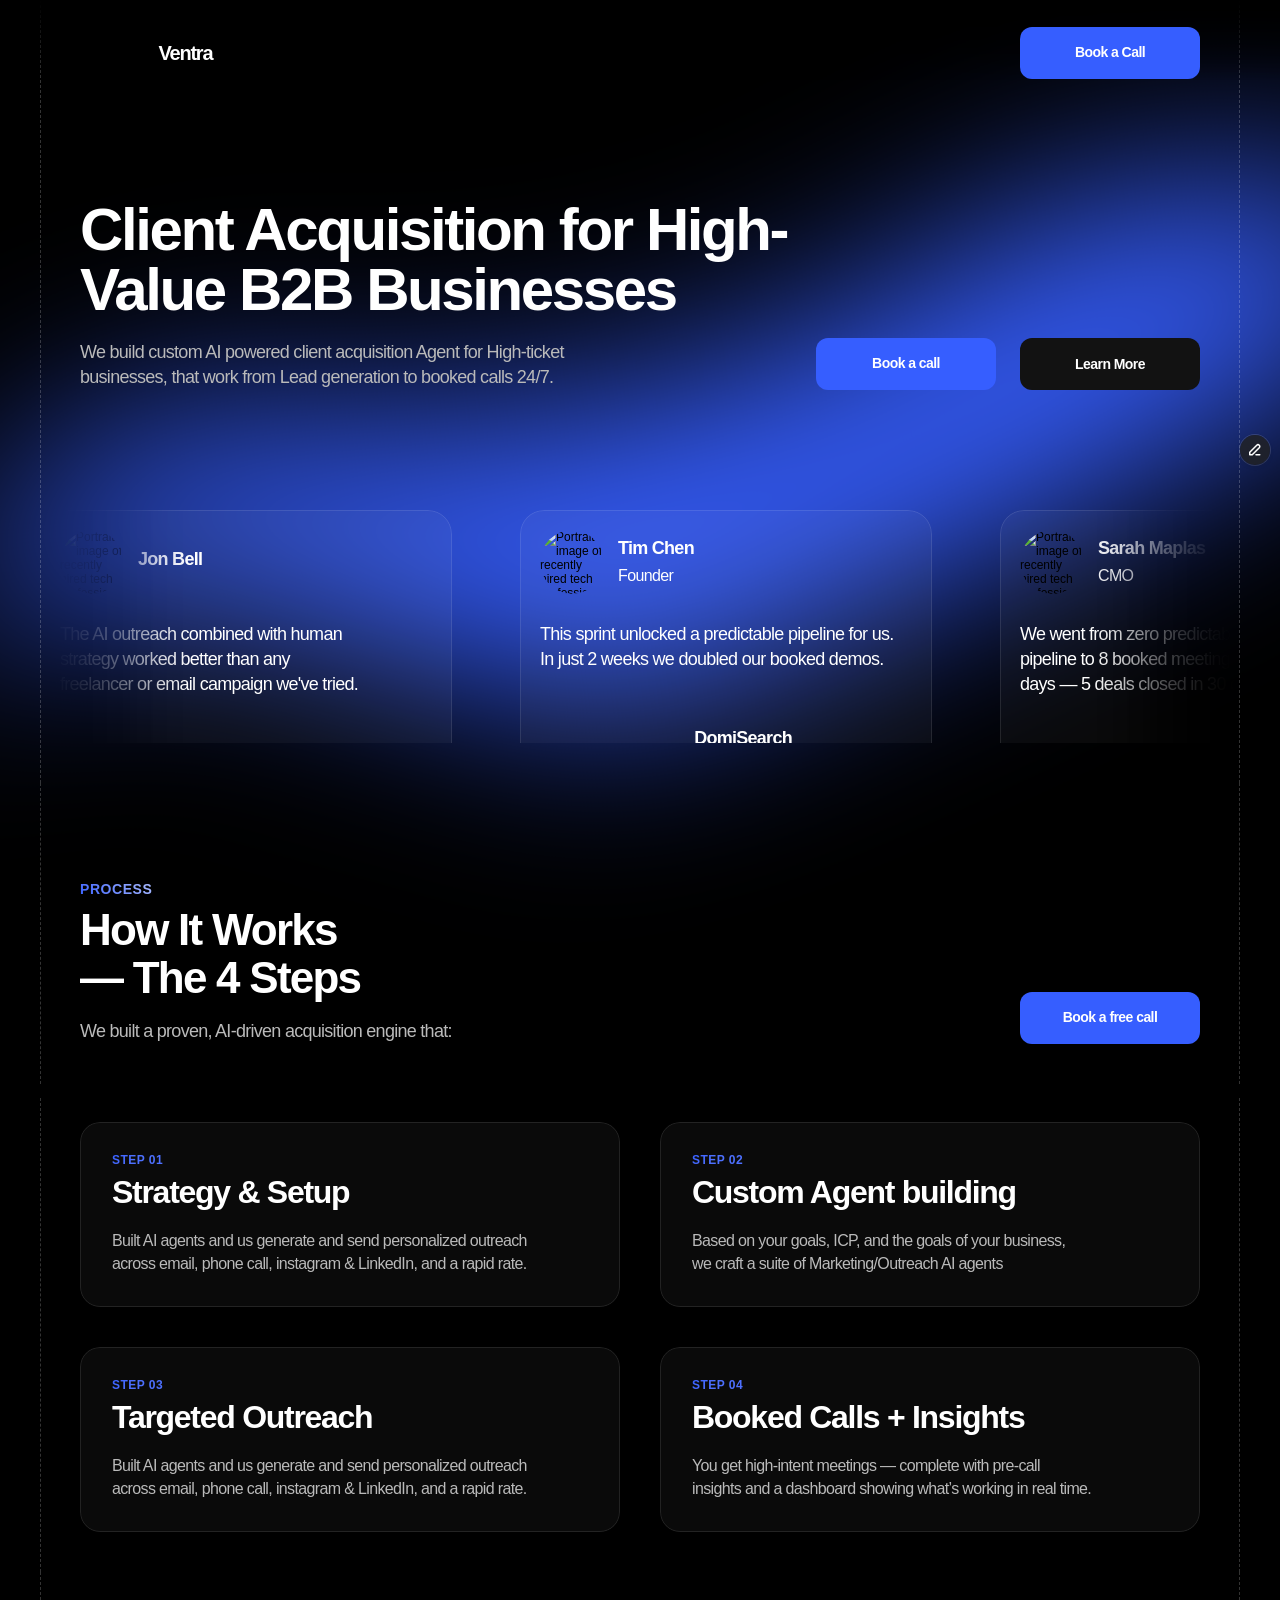
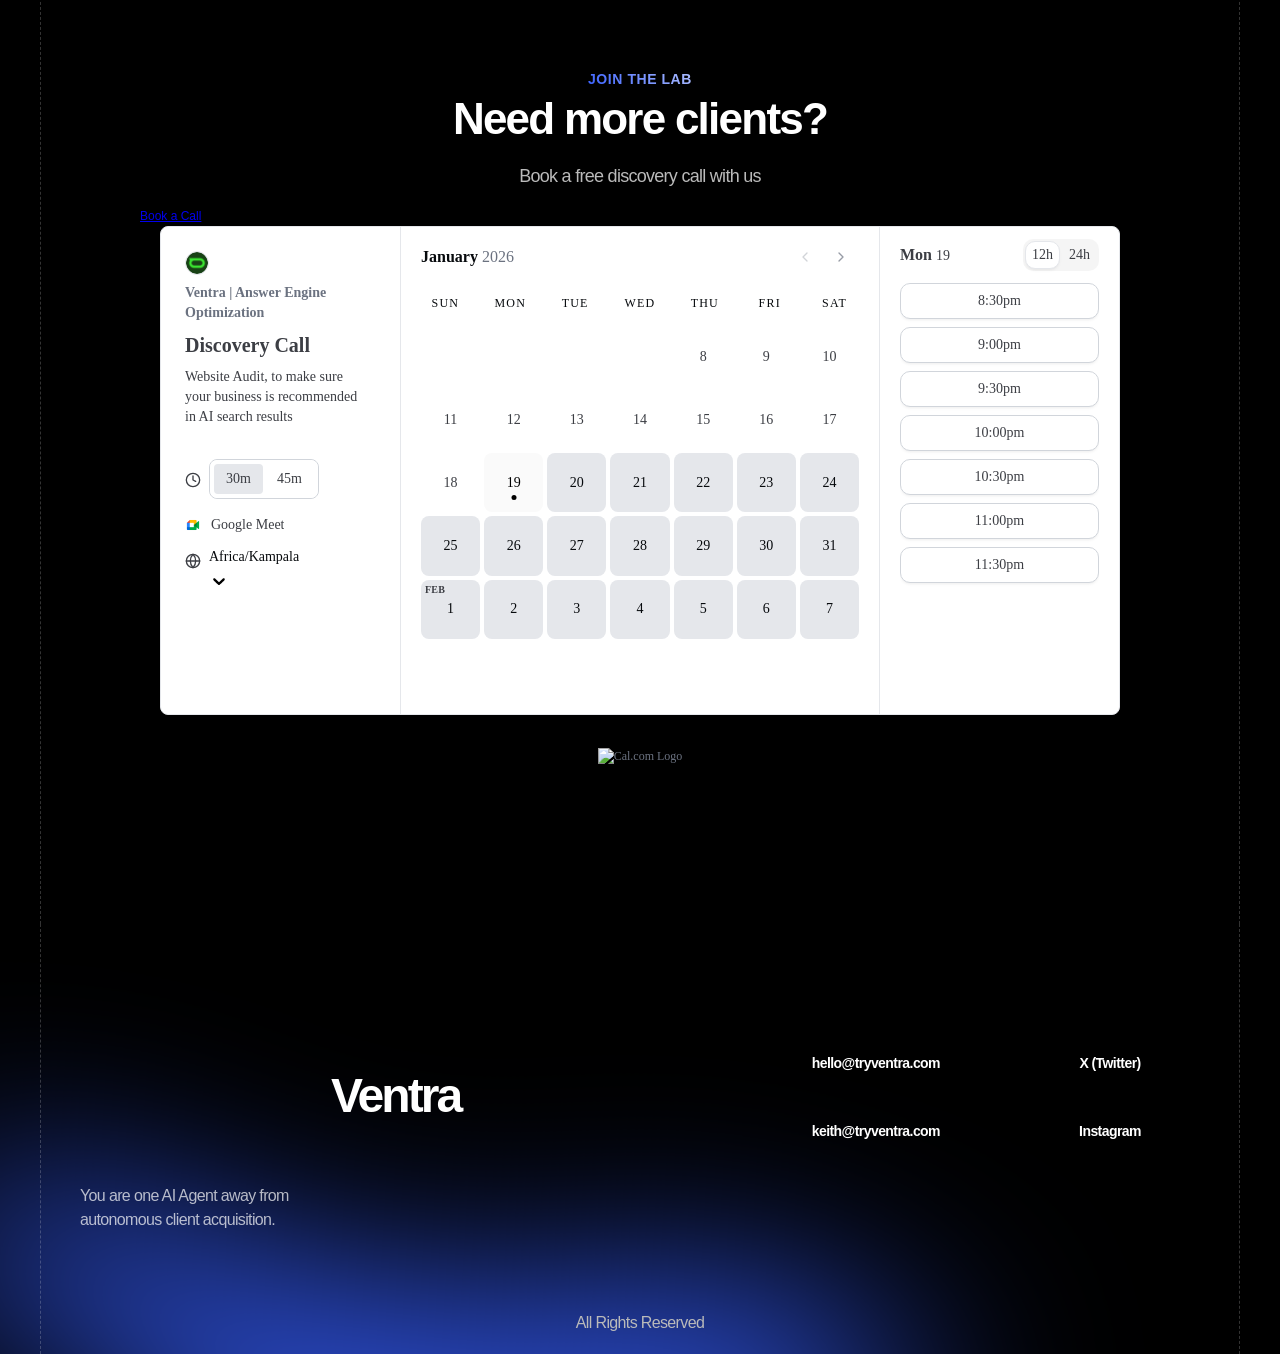
==== index.html @ 6b6b827c "Organize footer branding: smaller logo, tight stack, and correct left alignment" ====
<!DOCTYPE html>
<!-- saved from url=(0033)https://tryventra.framer.website/ -->
<html lang="en" data-redirect-timezone="1">

<head>
  <meta http-equiv="Content-Type" content="text/html; charset=UTF-8">



  <script>try { if (localStorage.get("__framer_force_showing_editorbar_since")) { const n = document.createElement("link"); n.rel = "modulepreload"; n.href = "https://framer.com/edit/init.mjs"; document.head.appendChild(n) } } catch (e) { }</script>
  <!-- Start of headStart -->

  <!-- End of headStart -->
  <script type="text/javascript">
    (function (C, A, L) {
      let p = function (a, ar) { a.q.push(ar); };
      let d = C.document; C.Cal = C.Cal || function () {
        let a = arguments; if (!a.length) return;
        let r = a[0];
        if (!C.Cal.q) C.Cal.q = [];
        if (r === "init") {
          let s = d.createElement("script");
          s.src = A; d.head.appendChild(s); C.Cal.init = function () { p(C.Cal, arguments); };
        } else p(C.Cal, arguments);
      };
    })(window, "https://app.cal.com/embed/embed.js", "Cal");
    Cal("init", { origin: "https://app.cal.com" });
  </script>
  <meta name="viewport" content="width=device-width">
  <meta name="generator" content="Framer 05a55d9">
  <title>Ventra – AI-Powered Client Acquisition</title>
  <meta name="description"
    content="AI-powered client acquisition agency helping high-value B2B businesses book 3–10 qualified discovery calls in 14 days. We use AI and proven outreach systems to build predictable sales pipelines or your money back.">
  <meta name="framer-search-index"
    content="https://framerusercontent.com/sites/5qIuReHsN7guGPCxKHrNFv/searchIndex-OLLdwB0LsooL.json">
  <meta name="framer-search-index-fallback"
    content="https://framerusercontent.com/sites/5qIuReHsN7guGPCxKHrNFv/searchIndex-6NWHKUrm4j0W.json">
  <link href="https://framerusercontent.com/images/hFt9cSuV1hxAFuhWAaRmnGfiIzk.png" rel="icon"
    media="(prefers-color-scheme: light)">
  <link href="https://framerusercontent.com/images/hFt9cSuV1hxAFuhWAaRmnGfiIzk.png" rel="icon"
    media="(prefers-color-scheme: dark)">
  <link rel="apple-touch-icon" href="https://framerusercontent.com/images/hFt9cSuV1hxAFuhWAaRmnGfiIzk.png">
  <!-- Open Graph / Facebook -->
  <meta property="og:type" content="website">
  <meta property="og:title" content="Ventra – AI-Powered Client Acquisition">
  <meta property="og:description"
    content="AI-powered client acquisition agency helping high-value B2B businesses book 3–10 qualified discovery calls in 14 days. We use AI and proven outreach systems to build predictable sales pipelines or your money back.">
  <meta property="og:image" content="https://framerusercontent.com/assets/1QPZ780mjMzyyNYIrimHwQazYZM.png">
  <!-- Twitter -->
  <meta name="twitter:card" content="summary_large_image">
  <meta name="twitter:title" content="Ventra – AI-Powered Client Acquisition">
  <meta name="twitter:description"
    content="AI-powered client acquisition agency helping high-value B2B businesses book 3–10 qualified discovery calls in 14 days. We use AI and proven outreach systems to build predictable sales pipelines or your money back.">
  <meta name="twitter:image" content="https://framerusercontent.com/assets/1QPZ780mjMzyyNYIrimHwQazYZM.png">

  <script defer src="https://data.flightlabs.agency/trackify.js" data-site-id="tryventra-com-8lip7"></script>
  <style data-framer-font-css="">
    /* cyrillic */
    @font-face {
      font-family: 'Geist';
      font-style: normal;
      font-weight: 400;
      font-display: swap;
      src: url(https://fonts.gstatic.com/s/geist/v4/gyBhhwUxId8gMGYQMKR3pzfaWI_RnOMInpna-1Q.woff2) format('woff2');
      unicode-range: U+0301, U+0400-045F, U+0490-0491, U+04B0-04B1, U+2116;
    }

    /* latin-ext */
    @font-face {
      font-family: 'Geist';
      font-style: normal;
      font-weight: 400;
      font-display: swap;
      src: url(https://fonts.gstatic.com/s/geist/v4/gyBhhwUxId8gMGYQMKR3pzfaWI_RnOMIlJna-1Q.woff2) format('woff2');
      unicode-range: U+0100-02BA, U+02BD-02C5, U+02C7-02CC, U+02CE-02D7, U+02DD-02FF, U+0304, U+0308, U+0329, U+1D00-1DBF, U+1E00-1E9F, U+1EF2-1EFF, U+2020, U+20A0-20AB, U+20AD-20C0, U+2113, U+2C60-2C7F, U+A720-A7FF;
    }

    /* latin */
    @font-face {
      font-family: 'Geist';
      font-style: normal;
      font-weight: 400;
      font-display: swap;
      src: url(https://fonts.gstatic.com/s/geist/v4/gyBhhwUxId8gMGYQMKR3pzfaWI_RnOMImpna.woff2) format('woff2');
      unicode-range: U+0000-00FF, U+0131, U+0152-0153, U+02BB-02BC, U+02C6, U+02DA, U+02DC, U+0304, U+0308, U+0329, U+2000-206F, U+20AC, U+2122, U+2191, U+2193, U+2212, U+2215, U+FEFF, U+FFFD;
    }

    @font-face {
      font-family: "Inter";
      src: url("https://framerusercontent.com/assets/5vvr9Vy74if2I6bQbJvbw7SY1pQ.woff2");
      font-display: swap;
      font-style: normal;
      font-weight: 400;
      unicode-range: U+0460-052F, U+1C80-1C88, U+20B4, U+2DE0-2DFF, U+A640-A69F, U+FE2E-FE2F
    }

    @font-face {
      font-family: "Inter";
      src: url("https://framerusercontent.com/assets/EOr0mi4hNtlgWNn9if640EZzXCo.woff2");
      font-display: swap;
      font-style: normal;
      font-weight: 400;
      unicode-range: U+0301, U+0400-045F, U+0490-0491, U+04B0-04B1, U+2116
    }

    @font-face {
      font-family: "Inter";
      src: url("https://framerusercontent.com/assets/Y9k9QrlZAqio88Klkmbd8VoMQc.woff2");
      font-display: swap;
      font-style: normal;
      font-weight: 400;
      unicode-range: U+1F00-1FFF
    }

    @font-face {
      font-family: "Inter";
      src: url("https://framerusercontent.com/assets/OYrD2tBIBPvoJXiIHnLoOXnY9M.woff2");
      font-display: swap;
      font-style: normal;
      font-weight: 400;
      unicode-range: U+0370-03FF
    }

    @font-face {
      font-family: "Inter";
      src: url("https://framerusercontent.com/assets/JeYwfuaPfZHQhEG8U5gtPDZ7WQ.woff2");
      font-display: swap;
      font-style: normal;
      font-weight: 400;
      unicode-range: U+0100-024F, U+0259, U+1E00-1EFF, U+2020, U+20A0-20AB, U+20AD-20CF, U+2113, U+2C60-2C7F, U+A720-A7FF
    }

    @font-face {
      font-family: "Inter";
      src: url("https://framerusercontent.com/assets/GrgcKwrN6d3Uz8EwcLHZxwEfC4.woff2");
      font-display: swap;
      font-style: normal;
      font-weight: 400;
      unicode-range: U+0000-00FF, U+0131, U+0152-0153, U+02BB-02BC, U+02C6, U+02DA, U+02DC, U+2000-206F, U+2070, U+2074-207E, U+2080-208E, U+20AC, U+2122, U+2191, U+2193, U+2212, U+2215, U+FEFF, U+FFFD
    }

    @font-face {
      font-family: "Inter";
      src: url("https://framerusercontent.com/assets/b6Y37FthZeALduNqHicBT6FutY.woff2");
      font-display: swap;
      font-style: normal;
      font-weight: 400;
      unicode-range: U+0102-0103, U+0110-0111, U+0128-0129, U+0168-0169, U+01A0-01A1, U+01AF-01B0, U+1EA0-1EF9, U+20AB
    }

    @font-face {
      font-family: "Inter";
      src: url("https://framerusercontent.com/assets/hyOgCu0Xnghbimh0pE8QTvtt2AU.woff2");
      font-display: swap;
      font-style: normal;
      font-weight: 600;
      unicode-range: U+0460-052F, U+1C80-1C88, U+20B4, U+2DE0-2DFF, U+A640-A69F, U+FE2E-FE2F
    }

    @font-face {
      font-family: "Inter";
      src: url("https://framerusercontent.com/assets/NeGmSOXrPBfEFIy5YZeHq17LEDA.woff2");
      font-display: swap;
      font-style: normal;
      font-weight: 600;
      unicode-range: U+0301, U+0400-045F, U+0490-0491, U+04B0-04B1, U+2116
    }

    @font-face {
      font-family: "Inter";
      src: url("https://framerusercontent.com/assets/oYaAX5himiTPYuN8vLWnqBbfD2s.woff2");
      font-display: swap;
      font-style: normal;
      font-weight: 600;
      unicode-range: U+1F00-1FFF
    }

    @font-face {
      font-family: "Inter";
      src: url("https://framerusercontent.com/assets/lEJLP4R0yuCaMCjSXYHtJw72M.woff2");
      font-display: swap;
      font-style: normal;
      font-weight: 600;
      unicode-range: U+0370-03FF
    }

    @font-face {
      font-family: "Inter";
      src: url("https://framerusercontent.com/assets/cRJyLNuTJR5jbyKzGi33wU9cqIQ.woff2");
      font-display: swap;
      font-style: normal;
      font-weight: 600;
      unicode-range: U+0100-024F, U+0259, U+1E00-1EFF, U+2020, U+20A0-20AB, U+20AD-20CF, U+2113, U+2C60-2C7F, U+A720-A7FF
    }

    @font-face {
      font-family: "Inter";
      src: url("https://framerusercontent.com/assets/1ZFS7N918ojhhd0nQWdj3jz4w.woff2");
      font-display: swap;
      font-style: normal;
      font-weight: 600;
      unicode-range: U+0000-00FF, U+0131, U+0152-0153, U+02BB-02BC, U+02C6, U+02DA, U+02DC, U+2000-206F, U+2074, U+20AC, U+2122, U+2191, U+2193, U+2212, U+2215, U+FEFF, U+FFFD
    }

    @font-face {
      font-family: "Inter";
      src: url("https://framerusercontent.com/assets/A0Wcc7NgXMjUuFdquHDrIZpzZw0.woff2");
      font-display: swap;
      font-style: normal;
      font-weight: 600;
      unicode-range: U+0102-0103, U+0110-0111, U+0128-0129, U+0168-0169, U+01A0-01A1, U+01AF-01B0, U+1EA0-1EF9, U+20AB
    }

    @font-face {
      font-family: "Inter";
      src: url("https://framerusercontent.com/assets/DpPBYI0sL4fYLgAkX8KXOPVt7c.woff2");
      font-display: swap;
      font-style: normal;
      font-weight: 700;
      unicode-range: U+0460-052F, U+1C80-1C88, U+20B4, U+2DE0-2DFF, U+A640-A69F, U+FE2E-FE2F
    }

    @font-face {
      font-family: "Inter";
      src: url("https://framerusercontent.com/assets/4RAEQdEOrcnDkhHiiCbJOw92Lk.woff2");
      font-display: swap;
      font-style: normal;
      font-weight: 700;
      unicode-range: U+0301, U+0400-045F, U+0490-0491, U+04B0-04B1, U+2116
    }

    @font-face {
      font-family: "Inter";
      src: url("https://framerusercontent.com/assets/1K3W8DizY3v4emK8Mb08YHxTbs.woff2");
      font-display: swap;
      font-style: normal;
      font-weight: 700;
      unicode-range: U+1F00-1FFF
    }

    @font-face {
      font-family: "Inter";
      src: url("https://framerusercontent.com/assets/tUSCtfYVM1I1IchuyCwz9gDdQ.woff2");
      font-display: swap;
      font-style: normal;
      font-weight: 700;
      unicode-range: U+0370-03FF
    }

    @font-face {
      font-family: "Inter";
      src: url("https://framerusercontent.com/assets/VgYFWiwsAC5OYxAycRXXvhze58.woff2");
      font-display: swap;
      font-style: normal;
      font-weight: 700;
      unicode-range: U+0100-024F, U+0259, U+1E00-1EFF, U+2020, U+20A0-20AB, U+20AD-20CF, U+2113, U+2C60-2C7F, U+A720-A7FF
    }

    @font-face {
      font-family: "Inter";
      src: url("https://framerusercontent.com/assets/DXD0Q7LSl7HEvDzucnyLnGBHM.woff2");
      font-display: swap;
      font-style: normal;
      font-weight: 700;
      unicode-range: U+0000-00FF, U+0131, U+0152-0153, U+02BB-02BC, U+02C6, U+02DA, U+02DC, U+2000-206F, U+2074, U+20AC, U+2122, U+2191, U+2193, U+2212, U+2215, U+FEFF, U+FFFD
    }

    @font-face {
      font-family: "Inter";
      src: url("https://framerusercontent.com/assets/GIryZETIX4IFypco5pYZONKhJIo.woff2");
      font-display: swap;
      font-style: normal;
      font-weight: 700;
      unicode-range: U+0102-0103, U+0110-0111, U+0128-0129, U+0168-0169, U+01A0-01A1, U+01AF-01B0, U+1EA0-1EF9, U+20AB
    }

    @font-face {
      font-family: "Inter";
      src: url("https://framerusercontent.com/assets/H89BbHkbHDzlxZzxi8uPzTsp90.woff2");
      font-display: swap;
      font-style: italic;
      font-weight: 700;
      unicode-range: U+0460-052F, U+1C80-1C88, U+20B4, U+2DE0-2DFF, U+A640-A69F, U+FE2E-FE2F
    }

    @font-face {
      font-family: "Inter";
      src: url("https://framerusercontent.com/assets/u6gJwDuwB143kpNK1T1MDKDWkMc.woff2");
      font-display: swap;
      font-style: italic;
      font-weight: 700;
      unicode-range: U+0301, U+0400-045F, U+0490-0491, U+04B0-04B1, U+2116
    }

    @font-face {
      font-family: "Inter";
      src: url("https://framerusercontent.com/assets/43sJ6MfOPh1LCJt46OvyDuSbA6o.woff2");
      font-display: swap;
      font-style: italic;
      font-weight: 700;
      unicode-range: U+1F00-1FFF
    }

    @font-face {
      font-family: "Inter";
      src: url("https://framerusercontent.com/assets/wccHG0r4gBDAIRhfHiOlq6oEkqw.woff2");
      font-display: swap;
      font-style: italic;
      font-weight: 700;
      unicode-range: U+0370-03FF
    }

    @font-face {
      font-family: "Inter";
      src: url("https://framerusercontent.com/assets/WZ367JPwf9bRW6LdTHN8rXgSjw.woff2");
      font-display: swap;
      font-style: italic;
      font-weight: 700;
      unicode-range: U+0100-024F, U+0259, U+1E00-1EFF, U+2020, U+20A0-20AB, U+20AD-20CF, U+2113, U+2C60-2C7F, U+A720-A7FF
    }

    @font-face {
      font-family: "Inter";
      src: url("https://framerusercontent.com/assets/QxmhnWTzLtyjIiZcfaLIJ8EFBXU.woff2");
      font-display: swap;
      font-style: italic;
      font-weight: 700;
      unicode-range: U+0000-00FF, U+0131, U+0152-0153, U+02BB-02BC, U+02C6, U+02DA, U+02DC, U+2000-206F, U+2074, U+20AC, U+2122, U+2191, U+2193, U+2212, U+2215, U+FEFF, U+FFFD
    }

    @font-face {
      font-family: "Inter";
      src: url("https://framerusercontent.com/assets/2A4Xx7CngadFGlVV4xrO06OBHY.woff2");
      font-display: swap;
      font-style: italic;
      font-weight: 700;
      unicode-range: U+0102-0103, U+0110-0111, U+0128-0129, U+0168-0169, U+01A0-01A1, U+01AF-01B0, U+1EA0-1EF9, U+20AB
    }

    @font-face {
      font-family: "Inter";
      src: url("https://framerusercontent.com/assets/vxBnBhH8768IFAXAb4Qf6wQHKs.woff2");
      font-display: swap;
      font-style: italic;
      font-weight: 600;
      unicode-range: U+0460-052F, U+1C80-1C88, U+20B4, U+2DE0-2DFF, U+A640-A69F, U+FE2E-FE2F
    }

    @font-face {
      font-family: "Inter";
      src: url("https://framerusercontent.com/assets/zSsEuoJdh8mcFVk976C05ZfQr8.woff2");
      font-display: swap;
      font-style: italic;
      font-weight: 600;
      unicode-range: U+0301, U+0400-045F, U+0490-0491, U+04B0-04B1, U+2116
    }

    @font-face {
      font-family: "Inter";
      src: url("https://framerusercontent.com/assets/b8ezwLrN7h2AUoPEENcsTMVJ0.woff2");
      font-display: swap;
      font-style: italic;
      font-weight: 600;
      unicode-range: U+1F00-1FFF
    }

    @font-face {
      font-family: "Inter";
      src: url("https://framerusercontent.com/assets/mvNEIBLyHbscgHtwfsByjXUz3XY.woff2");
      font-display: swap;
      font-style: italic;
      font-weight: 600;
      unicode-range: U+0370-03FF
    }

    @font-face {
      font-family: "Inter";
      src: url("https://framerusercontent.com/assets/6FI2EneKzM3qBy5foOZXey7coCA.woff2");
      font-display: swap;
      font-style: italic;
      font-weight: 600;
      unicode-range: U+0100-024F, U+0259, U+1E00-1EFF, U+2020, U+20A0-20AB, U+20AD-20CF, U+2113, U+2C60-2C7F, U+A720-A7FF
    }

    @font-face {
      font-family: "Inter";
      src: url("https://framerusercontent.com/assets/qrVgiXNd6RuQjETYQiVQ9nqCk.woff2");
      font-display: swap;
      font-style: italic;
      font-weight: 600;
      unicode-range: U+0000-00FF, U+0131, U+0152-0153, U+02BB-02BC, U+02C6, U+02DA, U+02DC, U+2000-206F, U+2074, U+20AC, U+2122, U+2191, U+2193, U+2212, U+2215, U+FEFF, U+FFFD
    }

    @font-face {
      font-family: "Inter";
      src: url("https://framerusercontent.com/assets/NHHeAKJVP0ZWHk5YZnQQChIsBM.woff2");
      font-display: swap;
      font-style: italic;
      font-weight: 600;
      unicode-range: U+0102-0103, U+0110-0111, U+0128-0129, U+0168-0169, U+01A0-01A1, U+01AF-01B0, U+1EA0-1EF9, U+20AB
    }

    @font-face {
      font-family: "Inter";
      src: url("https://framerusercontent.com/assets/5A3Ce6C9YYmCjpQx9M4inSaKU.woff2");
      font-display: swap;
      font-style: normal;
      font-weight: 500;
      unicode-range: U+0460-052F, U+1C80-1C88, U+20B4, U+2DE0-2DFF, U+A640-A69F, U+FE2E-FE2F
    }

    @font-face {
      font-family: "Inter";
      src: url("https://framerusercontent.com/assets/Qx95Xyt0Ka3SGhinnbXIGpEIyP4.woff2");
      font-display: swap;
      font-style: normal;
      font-weight: 500;
      unicode-range: U+0301, U+0400-045F, U+0490-0491, U+04B0-04B1, U+2116
    }

    @font-face {
      font-family: "Inter";
      src: url("https://framerusercontent.com/assets/6mJuEAguuIuMog10gGvH5d3cl8.woff2");
      font-display: swap;
      font-style: normal;
      font-weight: 500;
      unicode-range: U+1F00-1FFF
    }

    @font-face {
      font-family: "Inter";
      src: url("https://framerusercontent.com/assets/xYYWaj7wCU5zSQH0eXvSaS19wo.woff2");
      font-display: swap;
      font-style: normal;
      font-weight: 500;
      unicode-range: U+0370-03FF
    }

    @font-face {
      font-family: "Inter";
      src: url("https://framerusercontent.com/assets/otTaNuNpVK4RbdlT7zDDdKvQBA.woff2");
      font-display: swap;
      font-style: normal;
      font-weight: 500;
      unicode-range: U+0100-024F, U+0259, U+1E00-1EFF, U+2020, U+20A0-20AB, U+20AD-20CF, U+2113, U+2C60-2C7F, U+A720-A7FF
    }

    @font-face {
      font-family: "Inter";
      src: url("https://framerusercontent.com/assets/UjlFhCnUjxhNfep4oYBPqnEssyo.woff2");
      font-display: swap;
      font-style: normal;
      font-weight: 500;
      unicode-range: U+0000-00FF, U+0131, U+0152-0153, U+02BB-02BC, U+02C6, U+02DA, U+02DC, U+2000-206F, U+2070, U+2074-207E, U+2080-208E, U+20AC, U+2122, U+2191, U+2193, U+2212, U+2215, U+FEFF, U+FFFD
    }

    @font-face {
      font-family: "Inter";
      src: url("https://framerusercontent.com/assets/DolVirEGb34pEXEp8t8FQBSK4.woff2");
      font-display: swap;
      font-style: normal;
      font-weight: 500;
      unicode-range: U+0102-0103, U+0110-0111, U+0128-0129, U+0168-0169, U+01A0-01A1, U+01AF-01B0, U+1EA0-1EF9, U+20AB
    }

    @font-face {
      font-family: "Inter";
      src: url("https://framerusercontent.com/assets/syRNPWzAMIrcJ3wIlPIP43KjQs.woff2");
      font-display: swap;
      font-style: normal;
      font-weight: 700;
      unicode-range: U+0000-00FF, U+0131, U+0152-0153, U+02BB-02BC, U+02C6, U+02DA, U+02DC, U+2000-206F, U+2070, U+2074-207E, U+2080-208E, U+20AC, U+2122, U+2191, U+2193, U+2212, U+2215, U+FEFF, U+FFFD
    }

    @font-face {
      font-family: "Inter";
      src: url("https://framerusercontent.com/assets/ia3uin3hQWqDrVloC1zEtYHWw.woff2");
      font-display: swap;
      font-style: italic;
      font-weight: 700;
      unicode-range: U+0000-00FF, U+0131, U+0152-0153, U+02BB-02BC, U+02C6, U+02DA, U+02DC, U+2000-206F, U+2070, U+2074-207E, U+2080-208E, U+20AC, U+2122, U+2191, U+2193, U+2212, U+2215, U+FEFF, U+FFFD
    }

    @font-face {
      font-family: "Inter";
      src: url("https://framerusercontent.com/assets/khkJkwSL66WFg8SX6Wa726c.woff2");
      font-display: swap;
      font-style: italic;
      font-weight: 500;
      unicode-range: U+0460-052F, U+1C80-1C88, U+20B4, U+2DE0-2DFF, U+A640-A69F, U+FE2E-FE2F
    }

    @font-face {
      font-family: "Inter";
      src: url("https://framerusercontent.com/assets/0E7IMbDzcGABpBwwqNEt60wU0w.woff2");
      font-display: swap;
      font-style: italic;
      font-weight: 500;
      unicode-range: U+0301, U+0400-045F, U+0490-0491, U+04B0-04B1, U+2116
    }

    @font-face {
      font-family: "Inter";
      src: url("https://framerusercontent.com/assets/NTJ0nQgIF0gcDelS14zQ9NR9Q.woff2");
      font-display: swap;
      font-style: italic;
      font-weight: 500;
      unicode-range: U+1F00-1FFF
    }

    @font-face {
      font-family: "Inter";
      src: url("https://framerusercontent.com/assets/QrcNhgEPfRl0LS8qz5Ln8olanl8.woff2");
      font-display: swap;
      font-style: italic;
      font-weight: 500;
      unicode-range: U+0370-03FF
    }

    @font-face {
      font-family: "Inter";
      src: url("https://framerusercontent.com/assets/JEXmejW8mXOYMtt0hyRg811kHac.woff2");
      font-display: swap;
      font-style: italic;
      font-weight: 500;
      unicode-range: U+0100-024F, U+0259, U+1E00-1EFF, U+2020, U+20A0-20AB, U+20AD-20CF, U+2113, U+2C60-2C7F, U+A720-A7FF
    }

    @font-face {
      font-family: "Inter";
      src: url("https://framerusercontent.com/assets/Bo5CNzBv77CafbxOtKIkpw9egw.woff2");
      font-display: swap;
      font-style: italic;
      font-weight: 500;
      unicode-range: U+0000-00FF, U+0131, U+0152-0153, U+02BB-02BC, U+02C6, U+02DA, U+02DC, U+2000-206F, U+2070, U+2074-207E, U+2080-208E, U+20AC, U+2122, U+2191, U+2193, U+2212, U+2215, U+FEFF, U+FFFD
    }

    @font-face {
      font-family: "Inter";
      src: url("https://framerusercontent.com/assets/uy9s0iWuxiNnVt8EpTI3gzohpwo.woff2");
      font-display: swap;
      font-style: italic;
      font-weight: 500;
      unicode-range: U+0102-0103, U+0110-0111, U+0128-0129, U+0168-0169, U+01A0-01A1, U+01AF-01B0, U+1EA0-1EF9, U+20AB
    }

    @font-face {
      font-family: "Inter";
      src: url("https://framerusercontent.com/assets/vQyevYAyHtARFwPqUzQGpnDs.woff2");
      font-display: swap;
      font-style: normal;
      font-weight: 400;
      unicode-range: U+0000-00FF, U+0131, U+0152-0153, U+02BB-02BC, U+02C6, U+02DA, U+02DC, U+2000-206F, U+2074, U+20AC, U+2122, U+2191, U+2193, U+2212, U+2215, U+FEFF, U+FFFD
    }

    @font-face {
      font-family: "Inter";
      src: url("https://framerusercontent.com/assets/CfMzU8w2e7tHgF4T4rATMPuWosA.woff2");
      font-display: swap;
      font-style: italic;
      font-weight: 400;
      unicode-range: U+0460-052F, U+1C80-1C88, U+20B4, U+2DE0-2DFF, U+A640-A69F, U+FE2E-FE2F
    }

    @font-face {
      font-family: "Inter";
      src: url("https://framerusercontent.com/assets/867QObYax8ANsfX4TGEVU9YiCM.woff2");
      font-display: swap;
      font-style: italic;
      font-weight: 400;
      unicode-range: U+0301, U+0400-045F, U+0490-0491, U+04B0-04B1, U+2116
    }

    @font-face {
      font-family: "Inter";
      src: url("https://framerusercontent.com/assets/Oyn2ZbENFdnW7mt2Lzjk1h9Zb9k.woff2");
      font-display: swap;
      font-style: italic;
      font-weight: 400;
      unicode-range: U+1F00-1FFF
    }

    @font-face {
      font-family: "Inter";
      src: url("https://framerusercontent.com/assets/cdAe8hgZ1cMyLu9g005pAW3xMo.woff2");
      font-display: swap;
      font-style: italic;
      font-weight: 400;
      unicode-range: U+0370-03FF
    }

    @font-face {
      font-family: "Inter";
      src: url("https://framerusercontent.com/assets/DOfvtmE1UplCq161m6Hj8CSQYg.woff2");
      font-display: swap;
      font-style: italic;
      font-weight: 400;
      unicode-range: U+0100-024F, U+0259, U+1E00-1EFF, U+2020, U+20A0-20AB, U+20AD-20CF, U+2113, U+2C60-2C7F, U+A720-A7FF
    }

    @font-face {
      font-family: "Inter";
      src: url("https://framerusercontent.com/assets/vFzuJY0c65av44uhEKB6vyjFMg.woff2");
      font-display: swap;
      font-style: italic;
      font-weight: 400;
      unicode-range: U+0000-00FF, U+0131, U+0152-0153, U+02BB-02BC, U+02C6, U+02DA, U+02DC, U+2000-206F, U+2074, U+20AC, U+2122, U+2191, U+2193, U+2212, U+2215, U+FEFF, U+FFFD
    }

    @font-face {
      font-family: "Inter";
      src: url("https://framerusercontent.com/assets/tKtBcDnBMevsEEJKdNGhhkLzYo.woff2");
      font-display: swap;
      font-style: italic;
      font-weight: 400;
      unicode-range: U+0102-0103, U+0110-0111, U+0128-0129, U+0168-0169, U+01A0-01A1, U+01AF-01B0, U+1EA0-1EF9, U+20AB
    }

    @font-face {
      font-family: "Plus Jakarta Sans";
      src: url("https://framerusercontent.com/third-party-assets/fontshare/wf/ZLH2B3SFZRQ3US4ZUYG2367OYUMTVTGK/RSOPFK2EORTGBCOBZRY42GDLXFFB4IQW/JZ35FM4UJSKC7X2PM65RH75Q5KLE552S.woff2");
      font-display: swap;
      font-style: normal;
      font-weight: 600
    }

    @font-face {
      font-family: "Plus Jakarta Sans";
      src: url("https://framerusercontent.com/third-party-assets/fontshare/wf/AJVGEOXGB2ALQKAZEK2LDOLCVBCMCOIT/LDEP4R7SNNABDEG433DCQGM2A7YCBHLU/OWABOLGBAKFVLPZ756IYS6EKYKU54K3I.woff2");
      font-display: swap;
      font-style: normal;
      font-weight: 700
    }

    @font-face {
      font-family: "Plus Jakarta Sans";
      src: url("https://framerusercontent.com/third-party-assets/fontshare/wf/57U2OK2BISA74Z4RT4CRD5GR4O3PNVPY/K4TDAPUNBYK24HOCNW4JIOTEXSAE2BEF/GV5XODI2YD2DJA5RVTMJOSDHYESL7IYT.woff2");
      font-display: swap;
      font-style: italic;
      font-weight: 700
    }

    @font-face {
      font-family: "Plus Jakarta Sans";
      src: url("https://framerusercontent.com/third-party-assets/fontshare/wf/DG3FNZZAXTT6HZWYCQT3SK2X2XDKA6XH/KWXXWQ4T72VNT2BQDELHDOCDISYUBIWM/XMNYCZFXUH3EYMLHCQEDXUTZTCNGZHL5.woff2");
      font-display: swap;
      font-style: italic;
      font-weight: 600
    }

    @font-face {
      font-family: "Geist Placeholder";
      src: local("Arial");
      ascent-override: 94.47%;
      descent-override: 27.73%;
      line-gap-override: 0.00%;
      size-adjust: 106.39%
    }

    @font-face {
      font-family: "Inter Placeholder";
      src: local("Arial");
      ascent-override: 89.79%;
      descent-override: 22.36%;
      line-gap-override: 0.00%;
      size-adjust: 107.89%
    }

    @font-face {
      font-family: "Plus Jakarta Sans Placeholder";
      src: local("Arial");
      ascent-override: 122.93%;
      descent-override: 34.04%;
      line-gap-override: 11.35%;
      size-adjust: 105.75%
    }
  </style>
  <link href="https://fonts.gstatic.com/" rel="preconnect" crossorigin="">
  <meta name="robots" content="max-image-preview:large">
  <link rel="canonical" href="https://tryventra.framer.website/">
  <meta property="og:url" content="https://tryventra.framer.website/">
  <style data-framer-css-ssr-minified=""
    data-framer-components="framer-lib-cursors-host framer-qHn14 framer-o7UbJ framer-lib-combinedCSSRules PropertyOverrides framer-aOQEa framer-lJqrS framer-Ws0ww framer-vVjPj framer-ukhXD framer-V55Oe">
    html,
    body,
    #main {
      box-sizing: border-box;
      margin: 0;
      padding: 0
    }

    :root {
      -webkit-font-smoothing: antialiased;
      -moz-osx-font-smoothing: grayscale
    }

    * {
      box-sizing: border-box;
      -webkit-font-smoothing: inherit
    }

    h1,
    h2,
    h3,
    h4,
    h5,
    h6,
    p,
    figure {
      margin: 0
    }

    body,
    input,
    textarea,
    select,
    button {
      font-family: sans-serif;
      font-size: 12px
    }

    body {
      --token-8fb4c88a-f890-47d1-a562-5340f673647a: #000;
      --token-87c7898d-90b6-448a-9fd7-a0d0ae181c11: #ffffff0a;
      --token-ea801b0b-56d2-47cd-a5a2-97d5d5e128e1: #fff;
      --token-53a3f4d6-8774-4dca-b9f6-f5197ef7d8fb: #bababa;
      --token-505d4d1f-93d8-424e-81c6-66d25bf61393: #fff3;
      --token-8454ef88-b6ee-4ed5-be6e-f2c4387e5309: #365eff;
      --token-19df1c10-a996-421f-8ca4-4a6e8a7d048d: #4d70ff;
      --token-47a1fea5-71e1-4a97-8e39-27d35da95089: #b8b8b8;
      --token-b651a1c3-4d76-4ec6-8599-6225b638fcd3: #121212;
      --token-935cdb66-9d50-4d06-829f-c9db6630738b: #1a1a1a;
      --token-aa2bb69a-bd86-416d-addb-2d690f1d1831: #d9d9d9;
      --token-88286b27-6ae8-43e8-8b76-caa726011fd1: #1c1c1c;
      --token-4477dcc6-9e5e-4472-a578-43bc360a6f4d: #fff;
      --token-35112954-d8b4-4b47-b7b9-d2e534182abf: #6e6e6e
    }

    @media (prefers-color-scheme:dark) {
      body {
        --token-8fb4c88a-f890-47d1-a562-5340f673647a: #000;
        --token-87c7898d-90b6-448a-9fd7-a0d0ae181c11: #ffffff0a;
        --token-ea801b0b-56d2-47cd-a5a2-97d5d5e128e1: #fcfcfc;
        --token-53a3f4d6-8774-4dca-b9f6-f5197ef7d8fb: #bababa;
        --token-505d4d1f-93d8-424e-81c6-66d25bf61393: #fff3
      }
    }

    @supports (z-index:calc(infinity)) {
      #__framer-badge-container {
        --infinity: infinity
      }
    }

    #__framer-badge-container {
      pointer-events: none;
      width: 100%;
      z-index: calc(var(--infinity, 2147480000));
      justify-content: flex-end;
      padding: 20px;
      display: flex;
      position: fixed;
      bottom: 0
    }

    @supports (background:-webkit-named-image(i)) and (not (grid-template-rows:subgrid)) {
      body {
        --framer-will-change-override: transform
      }
    }

    @supports (background:-webkit-named-image(i)) and (not (position-area:top right)) {
      body {
        --framer-will-change-filter-override: filter
      }
    }

    [data-framer-component-type=Text] div div span,
    [data-framer-component-type=Text] a div span,
    [data-framer-component-type=Text] span span span,
    [data-framer-component-type=Text] p span span,
    [data-framer-component-type=Text] h1 span span,
    [data-framer-component-type=Text] h2 span span,
    [data-framer-component-type=Text] h3 span span,
    [data-framer-component-type=Text] h4 span span,
    [data-framer-component-type=Text] h5 span span,
    [data-framer-component-type=Text] h6 span span,
    [data-framer-component-type=Text] a {
      font-family: var(--font-family);
      font-style: var(--font-style);
      font-weight: min(calc(var(--framer-font-weight-increase, 0) + var(--font-weight, 400)), 900);
      color: var(--text-color);
      letter-spacing: var(--letter-spacing);
      font-size: var(--font-size);
      text-transform: var(--text-transform);
      --text-decoration: var(--framer-text-decoration-style, solid)var(--framer-text-decoration, none)var(--framer-text-decoration-color, currentcolor)var(--framer-text-decoration-thickness, auto);
      --text-decoration-skip-ink: var(--framer-text-decoration-skip-ink);
      --text-underline-offset: var(--framer-text-decoration-offset);
      line-height: var(--line-height);
      --font-family: var(--framer-font-family);
      --font-style: var(--framer-font-style);
      --font-weight: var(--framer-font-weight);
      --text-color: var(--framer-text-color);
      --letter-spacing: var(--framer-letter-spacing);
      --font-size: var(--framer-font-size);
      --text-transform: var(--framer-text-transform);
      --line-height: var(--framer-line-height)
    }

    @supports not (color:color(display-p3 1 1 1)) {

      p.framer-text,
      div.framer-text,
      h1.framer-text,
      h2.framer-text,
      h3.framer-text,
      h4.framer-text,
      h5.framer-text,
      h6.framer-text,
      li.framer-text,
      ol.framer-text,
      ul.framer-text,
      span.framer-text:not([data-text-fill]) {
        color: var(--framer-blockquote-text-color-rgb, var(--framer-blockquote-text-color, var(--framer-text-color-rgb, var(--framer-text-color, #000))));
        -webkit-text-stroke-color: var(--framer-text-stroke-color-rgb, var(--framer-text-stroke-color, initial))
      }

      mark.framer-text {
        background-color: var(--framer-blockquote-text-background-color-rgb, var(--framer-blockquote-text-background-color, var(--framer-text-background-color-rgb, var(--framer-text-background-color, initial))))
      }
    }

    @supports not (color:color(display-p3 1 1 1)) {

      code.framer-text,
      code.framer-text span.framer-text:not([data-text-fill]) {
        color: var(--framer-blockquote-text-color-rgb, var(--framer-blockquote-text-color, var(--framer-code-text-color-rgb, var(--framer-code-text-color, var(--framer-text-color-rgb, var(--framer-text-color, #000))))))
      }
    }

    @supports not (color:color(display-p3 1 1 1)) {

      a.framer-text,
      span.framer-text[data-nested-link] {
        color: var(--framer-blockquote-text-color-rgb, var(--framer-blockquote-text-color, var(--framer-link-text-color-rgb, var(--framer-link-text-color, var(--framer-text-color-rgb, var(--framer-text-color, #000))))));
        background-color: var(--framer-link-text-background-color-rgb, var(--framer-link-text-background-color, initial));
        -webkit-text-decoration-color: var(--framer-link-text-decoration-color-rgb, var(--framer-link-text-decoration-color, var(--framer-text-decoration-color-rgb, var(--framer-text-decoration-color, currentcolor))));
        text-decoration-color: var(--framer-link-text-decoration-color-rgb, var(--framer-link-text-decoration-color, var(--framer-text-decoration-color-rgb, var(--framer-text-decoration-color, currentcolor))))
      }
    }

    @supports not (color:color(display-p3 1 1 1)) {

      code.framer-text a.framer-text,
      code.framer-text a.framer-text span.framer-text:not([data-text-fill]),
      code.framer-text span.framer-text[data-nested-link],
      code.framer-text span.framer-text[data-nested-link] span.framer-text:not([data-text-fill]) {
        color: var(--framer-blockquote-text-color-rgb, var(--framer-blockquote-text-color, var(--framer-link-text-color-rgb, var(--framer-link-text-color, var(--framer-code-text-color-rgb, var(--framer-code-text-color, var(--framer-text-color-rgb, var(--framer-text-color, #000))))))))
      }
    }

    @supports not (color:color(display-p3 1 1 1)) {

      a.framer-text:hover,
      span.framer-text[data-nested-link]:hover {
        color: var(--framer-link-hover-text-color-rgb, var(--framer-link-hover-text-color, var(--framer-blockquote-text-color-rgb, var(--framer-blockquote-text-color, var(--framer-link-text-color-rgb, var(--framer-link-text-color, var(--framer-text-color-rgb, var(--framer-text-color, #000))))))));
        background-color: var(--framer-link-hover-text-background-color-rgb, var(--framer-link-hover-text-background-color, var(--framer-link-text-background-color-rgb, var(--framer-link-text-background-color, var(--framer-text-background-color-rgb, var(--framer-text-background-color, initial))))));
        -webkit-text-decoration-color: var(--framer-link-hover-text-decoration-color-rgb, var(--framer-link-hover-text-decoration-color, var(--framer-link-text-decoration-color-rgb, var(--framer-link-text-decoration-color, var(--framer-text-decoration-color-rgb, var(--framer-text-decoration-color, currentcolor))))));
        text-decoration-color: var(--framer-link-hover-text-decoration-color-rgb, var(--framer-link-hover-text-decoration-color, var(--framer-link-text-decoration-color-rgb, var(--framer-link-text-decoration-color, var(--framer-text-decoration-color-rgb, var(--framer-text-decoration-color, currentcolor))))))
      }
    }

    @supports not (color:color(display-p3 1 1 1)) {

      code.framer-text a.framer-text:hover,
      code.framer-text span.framer-text[data-nested-link]:hover {
        color: var(--framer-link-hover-text-color-rgb, var(--framer-link-hover-text-color, var(--framer-blockquote-text-color-rgb, var(--framer-blockquote-text-color, var(--framer-link-text-color-rgb, var(--framer-link-text-color, var(--framer-code-text-color-rgb, var(--framer-code-text-color, var(--framer-text-color-rgb, var(--framer-text-color, #000))))))))))
      }
    }

    @supports not (color:color(display-p3 1 1 1)) {

      a.framer-text[data-framer-page-link-current],
      span.framer-text[data-framer-page-link-current] {
        color: var(--framer-link-current-text-color-rgb, var(--framer-link-current-text-color, var(--framer-link-text-color-rgb, var(--framer-link-text-color, var(--framer-text-color-rgb, var(--framer-text-color, #000))))));
        background-color: var(--framer-link-current-text-background-color-rgb, var(--framer-link-current-text-background-color, var(--framer-link-text-background-color-rgb, var(--framer-link-text-background-color, var(--framer-text-background-color-rgb, var(--framer-text-background-color, initial))))));
        -webkit-text-decoration-color: var(--framer-link-current-text-decoration-color-rgb, var(--framer-link-current-text-decoration-color, var(--framer-link-text-decoration-color-rgb, var(--framer-link-text-decoration-color, var(--framer-text-decoration-color-rgb, var(--framer-text-decoration-color, currentcolor))))));
        text-decoration-color: var(--framer-link-current-text-decoration-color-rgb, var(--framer-link-current-text-decoration-color, var(--framer-link-text-decoration-color-rgb, var(--framer-link-text-decoration-color, var(--framer-text-decoration-color-rgb, var(--framer-text-decoration-color, currentcolor))))))
      }
    }

    @supports not (color:color(display-p3 1 1 1)) {

      code.framer-text a.framer-text[data-framer-page-link-current],
      code.framer-text a.framer-text[data-framer-page-link-current] span.framer-text:not([data-text-fill]),
      code.framer-text span.framer-text[data-framer-page-link-current],
      code.framer-text span.framer-text[data-framer-page-link-current] span.framer-text:not([data-text-fill]) {
        color: var(--framer-link-current-text-color-rgb, var(--framer-link-current-text-color, var(--framer-link-text-color-rgb, var(--framer-link-text-color, var(--framer-code-text-color-rgb, var(--framer-code-text-color, var(--framer-text-color-rgb, var(--framer-text-color, #000))))))));
        background-color: var(--framer-link-current-text-background-color-rgb, var(--framer-link-current-text-background-color, var(--framer-link-text-background-color-rgb, var(--framer-link-text-background-color, var(--framer-text-background-color-rgb, var(--framer-text-background-color, initial))))))
      }
    }

    @supports not (color:color(display-p3 1 1 1)) {

      a.framer-text[data-framer-page-link-current]:hover,
      span.framer-text[data-framer-page-link-current]:hover {
        color: var(--framer-link-hover-text-color-rgb, var(--framer-link-hover-text-color, var(--framer-link-current-text-color-rgb, var(--framer-link-current-text-color, var(--framer-link-text-color-rgb, var(--framer-link-text-color, var(--framer-code-text-color-rgb, var(--framer-code-text-color, var(--framer-text-color-rgb, var(--framer-text-color, #000))))))))));
        background-color: var(--framer-link-hover-text-background-color-rgb, var(--framer-link-hover-text-background-color, var(--framer-link-current-text-background-color-rgb, var(--framer-link-current-text-background-color, var(--framer-link-text-background-color-rgb, var(--framer-link-text-background-color, initial))))));
        -webkit-text-decoration-color: var(--framer-link-hover-text-decoration-color-rgb, var(--framer-link-hover-text-decoration-color, var(--framer-link-current-text-decoration-color-rgb, var(--framer-link-current-text-decoration-color, var(--framer-link-text-decoration-color-rgb, var(--framer-link-text-decoration-color, var(--framer-text-decoration-color-rgb, var(--framer-text-decoration-color, currentcolor))))))));
        text-decoration-color: var(--framer-link-hover-text-decoration-color-rgb, var(--framer-link-hover-text-decoration-color, var(--framer-link-current-text-decoration-color-rgb, var(--framer-link-current-text-decoration-color, var(--framer-link-text-decoration-color-rgb, var(--framer-link-text-decoration-color, var(--framer-text-decoration-color-rgb, var(--framer-text-decoration-color, currentcolor))))))))
      }
    }

    @supports not (color:color(display-p3 1 1 1)) {

      code.framer-text a.framer-text[data-framer-page-link-current]:hover,
      code.framer-text a.framer-text[data-framer-page-link-current]:hover span.framer-text:not([data-text-fill]),
      code.framer-text span.framer-text[data-framer-page-link-current]:hover,
      code.framer-text span.framer-text[data-framer-page-link-current]:hover span.framer-text:not([data-text-fill]) {
        color: var(--framer-link-hover-text-color-rgb, var(--framer-link-hover-text-color, var(--framer-link-current-text-color-rgb, var(--framer-link-current-text-color, var(--framer-link-text-color-rgb, var(--framer-link-text-color, var(--framer-code-text-color-rgb, var(--framer-code-text-color, var(--framer-text-color-rgb, var(--framer-text-color, #000))))))))));
        background-color: var(--framer-link-hover-text-background-color-rgb, var(--framer-link-hover-text-background-color, var(--framer-link-current-text-background-color-rgb, var(--framer-link-current-text-background-color, var(--framer-link-text-background-color-rgb, var(--framer-link-text-background-color, initial))))))
      }
    }

    @supports not (aspect-ratio:1) {
      .framer-text-module:not([data-width=fit])[style*=aspect-ratio] {
        position: relative
      }

      .framer-text-module:not([data-width=fit])[style*=aspect-ratio]:before {
        content: "";
        padding-bottom: calc(100%/calc(var(--aspect-ratio)));
        display: block
      }

      .framer-text-module[data-width=fill]>:first-child,
      .framer-text-module:not([data-width=fit])[style*=aspect-ratio]>:first-child {
        height: 100%;
        position: absolute;
        top: 0;
        left: 0
      }
    }

    @supports not (overflow:clip) {
      :root {
        --overflow-clip-fallback: hidden
      }
    }

    @supports (background:-webkit-named-image(i)) and (not (contain-intrinsic-size:inherit)) {

      div.framer-text,
      p.framer-text,
      h1.framer-text,
      h2.framer-text,
      h3.framer-text,
      h4.framer-text,
      h5.framer-text,
      h6.framer-text,
      ol.framer-text,
      ul.framer-text,
      li.framer-text,
      blockquote.framer-text,
      .framer-text.framer-image {
        display: var(--text-truncation-display-inline-for-safari-16, revert)
      }

      div.framer-text:after,
      p.framer-text:after,
      h1.framer-text:after,
      h2.framer-text:after,
      h3.framer-text:after,
      h4.framer-text:after,
      h5.framer-text:after,
      h6.framer-text:after,
      ol.framer-text:after,
      ul.framer-text:after,
      li.framer-text:after,
      blockquote.framer-text:after,
      .framer-text.framer-image:after {
        content: var(--text-truncation-line-break-for-safari-16);
        white-space: pre
      }

      .framer-text.framer-text-module,
      .framer-text.framer-table-wrapper {
        display: var(--text-truncation-display-none-for-safari-16, revert)
      }

      p.framer-text[data-text-fill] {
        display: var(--text-truncation-display-inline-for-safari-16, inline-block)
      }
    }

    @supports (corner-shape:superellipse(2)) {
      :root {
        --one-if-corner-shape-supported: 1
      }
    }

    .framer-cursor-none,
    .framer-cursor-none * {
      cursor: none !important
    }

    .framer-pointer-events-none,
    .framer-pointer-events-none * {
      pointer-events: none !important
    }

    @supports (aspect-ratio:1) {
      body {
        --framer-aspect-ratio-supported: auto
      }
    }

    .framer-qHn14.framer-1y1oi0z,
    .framer-qHn14 .framer-1y1oi0z {
      display: block
    }

    .framer-qHn14.framer-d3hupe {
      background-color: var(--token-8fb4c88a-f890-47d1-a562-5340f673647a, #000);
      flex-flow: column;
      place-content: center flex-start;
      align-items: center;
      gap: 0;
      width: 100%;
      height: min-content;
      padding: 0;
      display: flex;
      position: relative
    }

    .framer-qHn14 .framer-1qsxd90-container {
      height: auto;
      position: var(--framer-canvas-fixed-position, fixed);
      z-index: 4;
      flex: none;
      top: 0;
      left: 0;
      right: 0
    }

    .framer-qHn14 .framer-1tgpmyx {
      background: 0 0;
      flex-grow: 1;
      width: 0;
      height: 0;
      margin: 0;
      position: relative
    }

    .framer-qHn14 .framer-192lxcg-container {
      flex: none;
      order: 1002;
      width: 100%;
      height: auto;
      position: relative
    }

    [data-layout-template=true]>#overlay {
      margin-bottom: 0
    }

    @supports (background:-webkit-named-image(i)) and (not (scale:1)) {
      .framer-qHn14.framer-d3hupe {
        gap: 0
      }

      .framer-qHn14.framer-d3hupe>* {
        margin: 0
      }

      .framer-qHn14.framer-d3hupe>:first-child {
        margin-top: 0
      }

      .framer-qHn14.framer-d3hupe>:last-child {
        margin-bottom: 0
      }
    }

    @supports (aspect-ratio:1) {
      body {
        --framer-aspect-ratio-supported: auto
      }
    }

    .framer-o7UbJ.framer-lux5qc,
    .framer-o7UbJ .framer-lux5qc {
      display: block
    }

    .framer-o7UbJ.framer-72rtr7 {
      background-color: var(--token-8fb4c88a-f890-47d1-a562-5340f673647a, #000);
      flex-flow: column;
      place-content: center flex-start;
      align-items: center;
      gap: 0;
      width: 1200px;
      height: min-content;
      padding: 0;
      display: flex;
      position: relative;
      overflow: hidden
    }

    .framer-o7UbJ .framer-vkq863 {
      flex-flow: column;
      flex: none;
      place-content: center;
      align-items: center;
      gap: 0;
      width: 100%;
      height: min-content;
      padding: 0;
      display: flex;
      position: relative;
      overflow: hidden
    }

    .framer-o7UbJ .framer-1b9dc7e {
      flex-flow: column;
      flex: none;
      place-content: center;
      align-items: center;
      gap: 0;
      width: 100%;
      height: min-content;
      padding: 0 40px;
      display: flex;
      position: relative;
      overflow: visible
    }

    .framer-o7UbJ .framer-4tjkxz {
      --border-bottom-width: 0px;
      --border-color: var(--token-505d4d1f-93d8-424e-81c6-66d25bf61393, #0003);
      --border-left-width: 1px;
      --border-right-width: 1px;
      --border-style: dashed;
      --border-top-width: 0px;
      flex-flow: column;
      flex: none;
      place-content: center;
      align-items: center;
      gap: 80px;
      width: 100%;
      max-width: 1200px;
      height: min-content;
      padding: 200px 0 0;
      display: flex;
      position: relative;
      overflow: visible
    }

    .framer-o7UbJ .framer-9i9gur {
      will-change: var(--framer-will-change-effect-override, transform);
      z-index: 1;
      flex-flow: row;
      flex: none;
      place-content: flex-end flex-start;
      align-items: flex-end;
      gap: 24px;
      width: 100%;
      height: min-content;
      padding: 0 40px;
      display: flex;
      position: relative;
      overflow: hidden
    }

    .framer-o7UbJ .framer-16v8jiv {
      flex-flow: column;
      flex: 1 0 0;
      place-content: flex-start center;
      align-items: flex-start;
      gap: 20px;
      width: 1px;
      height: min-content;
      padding: 0;
      display: flex;
      position: relative;
      overflow: hidden
    }

    .framer-o7UbJ .framer-c04rzj {
      --framer-text-wrap-override: balance;
      flex: none;
      width: 754px;
      height: auto;
      position: relative
    }

    .framer-o7UbJ .framer-ehjvix {
      --framer-text-wrap-override: balance;
      flex: none;
      width: 580px;
      height: auto;
      position: relative
    }

    .framer-o7UbJ .framer-1wypiug {
      flex-flow: row;
      flex: none;
      place-content: center flex-start;
      align-items: center;
      gap: 8px;
      width: min-content;
      height: min-content;
      padding: 0;
      display: flex;
      position: relative;
      overflow: visible
    }

    .framer-o7UbJ .framer-1bzgk9b-container,
    .framer-o7UbJ .framer-1y4eh6n-container {
      will-change: var(--framer-will-change-effect-override, transform);
      flex: none;
      width: auto;
      height: auto;
      position: relative
    }

    .framer-o7UbJ .framer-vkazko-container,
    .framer-o7UbJ .framer-1o53rg9-container,
    .framer-o7UbJ .framer-g5s76y-container,
    .framer-o7UbJ .framer-1ujqhbj-container,
    .framer-o7UbJ .framer-1nfoq19-container {
      flex: none;
      width: auto;
      height: auto;
      position: relative
    }

    .framer-o7UbJ .framer-119jpu {
      background-color: var(--token-b651a1c3-4d76-4ec6-8599-6225b638fcd3, #121212);
      will-change: var(--framer-will-change-override, transform);
      border-radius: 10px;
      flex-flow: row;
      flex: none;
      place-content: center;
      align-items: center;
      gap: 4px;
      width: min-content;
      height: min-content;
      padding: 12px;
      text-decoration: none;
      display: flex;
      position: relative;
      overflow: hidden
    }

    .framer-o7UbJ .framer-1umrooh {
      -webkit-user-select: none;
      user-select: none;
      white-space: pre;
      flex: none;
      width: auto;
      height: auto;
      position: relative
    }

    .framer-o7UbJ .framer-12j0t1n-container {
      will-change: var(--framer-will-change-effect-override, transform);
      z-index: 1;
      flex: none;
      width: 100%;
      height: 313px;
      position: relative
    }

    .framer-o7UbJ .framer-s7xxyy,
    .framer-o7UbJ .framer-14c8hjx,
    .framer-o7UbJ .framer-1ansa9u,
    .framer-o7UbJ .framer-crd00k {
      flex-flow: column;
      place-content: flex-start center;
      align-items: flex-start;
      gap: 20px;
      width: min-content;
      height: min-content;
      padding: 0;
      display: flex;
      position: relative
    }

    .framer-o7UbJ .framer-1c07m36 {
      filter: blur(100px);
      will-change: var(--framer-will-change-effect-override, transform);
      flex-flow: row;
      flex: none;
      place-content: center;
      align-items: center;
      gap: 0;
      width: min-content;
      height: min-content;
      padding: 0;
      display: flex;
      position: absolute;
      bottom: 108px;
      right: -311px;
      overflow: visible
    }

    .framer-o7UbJ .framer-gq28xh {
      flex: none;
      width: 1618px;
      height: 405px;
      position: relative
    }

    .framer-o7UbJ .framer-1db69da {
      will-change: var(--framer-will-change-effect-override, transform);
      z-index: 1;
      flex: none;
      grid-template-columns: repeat(2, minmax(50px, 1fr));
      grid-auto-rows: minmax(0, 1fr);
      justify-content: center;
      gap: 20px;
      width: 100%;
      height: min-content;
      padding: 0 20px;
      display: grid;
      position: relative
    }

    .framer-o7UbJ .framer-ult8lf-container,
    .framer-o7UbJ .framer-n9bkzr-container,
    .framer-o7UbJ .framer-17mxa93-container,
    .framer-o7UbJ .framer-7i9j8f-container,
    .framer-o7UbJ .framer-ti7bei-container {
      flex: none;
      place-self: start;
      width: 100%;
      height: auto;
      position: relative
    }

    .framer-o7UbJ .framer-u5qmnm {
      flex-flow: column;
      flex: none;
      place-content: center;
      align-items: center;
      gap: 14px;
      width: 100%;
      height: min-content;
      padding: 0 40px;
      display: flex;
      position: relative;
      overflow: visible
    }

    .framer-o7UbJ .framer-1kupaaz {
      --border-bottom-width: 0px;
      --border-color: var(--token-505d4d1f-93d8-424e-81c6-66d25bf61393, #0000001a);
      --border-left-width: 1px;
      --border-right-width: 1px;
      --border-style: dashed;
      --border-top-width: 0px;
      flex-flow: column;
      flex: none;
      place-content: flex-start;
      align-items: flex-start;
      gap: 132px;
      width: 100%;
      max-width: 1200px;
      height: min-content;
      padding: 99px 40px 40px;
      display: flex;
      position: relative;
      overflow: visible
    }

    .framer-o7UbJ .framer-14mvbkv {
      flex-flow: column;
      flex: none;
      place-content: center;
      align-items: center;
      gap: 40px;
      width: 100%;
      height: min-content;
      padding: 0;
      display: flex;
      position: relative;
      overflow: hidden
    }

    .framer-o7UbJ .framer-1v3bcnb {
      flex-flow: column;
      flex: none;
      place-content: flex-start center;
      align-items: flex-start;
      gap: 16px;
      width: 100%;
      height: min-content;
      padding: 0;
      display: flex;
      position: relative;
      overflow: hidden
    }

    .framer-o7UbJ .framer-1w3e6bw-container,
    .framer-o7UbJ .framer-1fug714-container,
    .framer-o7UbJ .framer-ssy1si-container,
    .framer-o7UbJ .framer-15h3hxa-container {
      flex: none;
      width: 100%;
      height: auto;
      position: relative
    }

    .framer-o7UbJ .framer-1313xfj {
      flex-flow: row;
      flex: none;
      place-content: flex-end center;
      align-items: flex-end;
      gap: 24px;
      width: 100%;
      height: min-content;
      padding: 0;
      display: flex;
      position: relative;
      overflow: visible
    }

    .framer-o7UbJ .framer-dq0g7 {
      flex-flow: column;
      flex: 1 0 0;
      place-content: flex-start center;
      align-items: flex-start;
      gap: 16px;
      width: 1px;
      height: min-content;
      padding: 0;
      display: flex;
      position: relative;
      overflow: hidden
    }

    .framer-o7UbJ .framer-m3qdro {
      flex-flow: column;
      flex: none;
      place-content: flex-start center;
      align-items: flex-start;
      gap: 8px;
      width: 100%;
      height: min-content;
      padding: 0;
      display: flex;
      position: relative;
      overflow: visible
    }

    .framer-o7UbJ .framer-263nhu,
    .framer-o7UbJ .framer-2n69af {
      --framer-text-wrap-override: balance;
      flex: none;
      width: auto;
      height: auto;
      position: relative
    }

    .framer-o7UbJ .framer-38htdr {
      --framer-text-wrap-override: balance;
      flex: none;
      width: 547px;
      height: auto;
      position: relative
    }

    .framer-o7UbJ .framer-umy5os,
    .framer-o7UbJ .framer-yneee7 {
      --framer-text-wrap-override: balance;
      flex: none;
      width: 820px;
      height: auto;
      position: relative
    }

    .framer-o7UbJ .framer-1xh845d {
      --border-bottom-width: 0px;
      --border-color: var(--token-505d4d1f-93d8-424e-81c6-66d25bf61393, #0000001a);
      --border-left-width: 1px;
      --border-right-width: 1px;
      --border-style: dashed;
      --border-top-width: 0px;
      flex-flow: column;
      flex: none;
      place-content: flex-start;
      align-items: flex-start;
      gap: 132px;
      width: 100%;
      max-width: 1200px;
      height: min-content;
      padding: 24px 40px 40px;
      display: flex;
      position: relative;
      overflow: visible
    }

    .framer-o7UbJ .framer-qcjepg {
      flex: none;
      grid-template-rows: repeat(2, minmax(0, 1fr));
      grid-template-columns: repeat(2, minmax(50px, 1fr));
      grid-auto-rows: minmax(0, 1fr);
      justify-content: center;
      gap: 40px;
      width: 100%;
      height: min-content;
      padding: 0;
      display: grid;
      position: relative;
      overflow: hidden
    }

    .framer-o7UbJ .framer-1gbobfk {
      flex-flow: column;
      flex: none;
      place-content: center;
      align-items: center;
      gap: 14px;
      width: 100%;
      height: min-content;
      padding: 0 40px;
      display: flex;
      position: relative;
      overflow: hidden
    }

    .framer-o7UbJ .framer-iazvgs {
      --border-bottom-width: 0px;
      --border-color: var(--token-505d4d1f-93d8-424e-81c6-66d25bf61393, #0000001a);
      --border-left-width: 1px;
      --border-right-width: 1px;
      --border-style: dashed;
      --border-top-width: 0px;
      flex-flow: column;
      flex: none;
      place-content: flex-start;
      align-items: flex-start;
      gap: 0;
      width: 100%;
      max-width: 1200px;
      height: min-content;
      padding: 100px 40px;
      display: flex;
      position: relative;
      overflow: visible
    }

    .framer-o7UbJ .framer-11k2005 {
      flex-flow: column;
      flex: none;
      place-content: center;
      align-items: center;
      gap: 40px;
      width: 100%;
      height: min-content;
      padding: 0;
      display: flex;
      position: relative;
      overflow: visible
    }

    .framer-o7UbJ .framer-9dret2 {
      flex-flow: column;
      flex: none;
      place-content: center;
      align-items: center;
      gap: 20px;
      width: 100%;
      height: min-content;
      padding: 0;
      display: flex;
      position: relative;
      overflow: hidden
    }

    .framer-o7UbJ .framer-y49e1p {
      flex-flow: column;
      flex: none;
      place-content: center;
      align-items: center;
      gap: 8px;
      width: 100%;
      height: min-content;
      padding: 0;
      display: flex;
      position: relative;
      overflow: hidden
    }

    .framer-o7UbJ .framer-1hn3pia {
      --framer-text-wrap-override: balance;
      flex: none;
      width: 612px;
      height: auto;
      position: relative
    }

    .framer-o7UbJ .framer-10my6om-container {
      flex: none;
      width: 1000px;
      height: 575px;
      position: relative
    }

    .framer-o7UbJ .framer-1k5pcw8 {
      flex: none;
      grid-template-columns: repeat(3, minmax(50px, 1fr));
      grid-auto-rows: minmax(0, 1fr);
      justify-content: center;
      gap: 16px;
      width: 100%;
      height: min-content;
      padding: 0;
      display: grid;
      position: relative
    }

    .framer-dWu6L .framer-styles-preset-xb7eue:not(.rich-text-wrapper),
    .framer-dWu6L .framer-styles-preset-xb7eue.rich-text-wrapper h1 {
      --framer-font-family: "Plus Jakarta Sans", "Plus Jakarta Sans Placeholder", sans-serif;
      --framer-font-family-bold: "Plus Jakarta Sans", "Plus Jakarta Sans Placeholder", sans-serif;
      --framer-font-family-bold-italic: "Plus Jakarta Sans", "Plus Jakarta Sans Placeholder", sans-serif;
      --framer-font-family-italic: "Plus Jakarta Sans", "Plus Jakarta Sans Placeholder", sans-serif;
      --framer-font-open-type-features: normal;
      --framer-font-size: 60px;
      --framer-font-style: normal;
      --framer-font-style-bold: normal;
      --framer-font-style-bold-italic: italic;
      --framer-font-style-italic: italic;
      --framer-font-variation-axes: normal;
      --framer-font-weight: 600;
      --framer-font-weight-bold: 700;
      --framer-font-weight-bold-italic: 700;
      --framer-font-weight-italic: 600;
      --framer-letter-spacing: -.04em;
      --framer-line-height: 1em;
      --framer-paragraph-spacing: 0px;
      --framer-text-alignment: left;
      --framer-text-color: var(--token-ea801b0b-56d2-47cd-a5a2-97d5d5e128e1, #fff);
      --framer-text-decoration: none;
      --framer-text-stroke-color: initial;
      --framer-text-stroke-width: initial;
      --framer-text-transform: none
    }

    @media (max-width:1199px) and (min-width:810px) {

      .framer-dWu6L .framer-styles-preset-xb7eue:not(.rich-text-wrapper),
      .framer-dWu6L .framer-styles-preset-xb7eue.rich-text-wrapper h1 {
        --framer-font-family: "Plus Jakarta Sans", "Plus Jakarta Sans Placeholder", sans-serif;
        --framer-font-family-bold: "Plus Jakarta Sans", "Plus Jakarta Sans Placeholder", sans-serif;
        --framer-font-family-bold-italic: "Plus Jakarta Sans", "Plus Jakarta Sans Placeholder", sans-serif;
        --framer-font-family-italic: "Plus Jakarta Sans", "Plus Jakarta Sans Placeholder", sans-serif;
        --framer-font-open-type-features: normal;
        --framer-font-size: 48px;
        --framer-font-style: normal;
        --framer-font-style-bold: normal;
        --framer-font-style-bold-italic: italic;
        --framer-font-style-italic: italic;
        --framer-font-variation-axes: normal;
        --framer-font-weight: 600;
        --framer-font-weight-bold: 700;
        --framer-font-weight-bold-italic: 700;
        --framer-font-weight-italic: 600;
        --framer-letter-spacing: -.04em;
        --framer-line-height: 1em;
        --framer-paragraph-spacing: 0px;
        --framer-text-alignment: left;
        --framer-text-color: var(--token-ea801b0b-56d2-47cd-a5a2-97d5d5e128e1, #fff);
        --framer-text-decoration: none;
        --framer-text-stroke-color: initial;
        --framer-text-stroke-width: initial;
        --framer-text-transform: none
      }
    }

    @media (max-width:809px) and (min-width:0) {

      .framer-dWu6L .framer-styles-preset-xb7eue:not(.rich-text-wrapper),
      .framer-dWu6L .framer-styles-preset-xb7eue.rich-text-wrapper h1 {
        --framer-font-family: "Plus Jakarta Sans", "Plus Jakarta Sans Placeholder", sans-serif;
        --framer-font-family-bold: "Plus Jakarta Sans", "Plus Jakarta Sans Placeholder", sans-serif;
        --framer-font-family-bold-italic: "Plus Jakarta Sans", "Plus Jakarta Sans Placeholder", sans-serif;
        --framer-font-family-italic: "Plus Jakarta Sans", "Plus Jakarta Sans Placeholder", sans-serif;
        --framer-font-open-type-features: normal;
        --framer-font-size: 40px;
        --framer-font-style: normal;
        --framer-font-style-bold: normal;
        --framer-font-style-bold-italic: italic;
        --framer-font-style-italic: italic;
        --framer-font-variation-axes: normal;
        --framer-font-weight: 600;
        --framer-font-weight-bold: 700;
        --framer-font-weight-bold-italic: 700;
        --framer-font-weight-italic: 600;
        --framer-letter-spacing: -.04em;
        --framer-line-height: 1em;
        --framer-paragraph-spacing: 0px;
        --framer-text-alignment: left;
        --framer-text-color: var(--token-ea801b0b-56d2-47cd-a5a2-97d5d5e128e1, #fff);
        --framer-text-decoration: none;
        --framer-text-stroke-color: initial;
        --framer-text-stroke-width: initial;
        --framer-text-transform: none
      }
    }

    @media (max-width:1199px) and (min-width:810px) {

      .framer-vgpN4 .framer-styles-preset-8who1c:not(.rich-text-wrapper),
      .framer-vgpN4 .framer-styles-preset-8who1c.rich-text-wrapper p {
        --framer-font-family: "Inter", sans-serif;
        --framer-font-family-bold: "Inter", "Inter Placeholder", sans-serif;
        --framer-font-family-bold-italic: "Inter", "Inter Placeholder", sans-serif;
        --framer-font-family-italic: "Inter", "Inter Placeholder", sans-serif;
        --framer-font-open-type-features: normal;
        --framer-font-size: 18px;
        --framer-font-style: normal;
        --framer-font-style-bold: normal;
        --framer-font-style-bold-italic: italic;
        --framer-font-style-italic: italic;
        --framer-font-variation-axes: normal;
        --framer-font-weight: 400;
        --framer-font-weight-bold: 700;
        --framer-font-weight-bold-italic: 700;
        --framer-font-weight-italic: 400;
        --framer-letter-spacing: -.04em;
        --framer-line-height: 1.4em;
        --framer-paragraph-spacing: 20px;
        --framer-text-alignment: left;
        --framer-text-color: var(--token-53a3f4d6-8774-4dca-b9f6-f5197ef7d8fb, #c2c2c2);
        --framer-text-decoration: none;
        --framer-text-stroke-color: initial;
        --framer-text-stroke-width: initial;
        --framer-text-transform: none;
        --framer-text-wrap: balance
      }
    }

    @media (max-width:809px) and (min-width:0) {

      .framer-vgpN4 .framer-styles-preset-8who1c:not(.rich-text-wrapper),
      .framer-vgpN4 .framer-styles-preset-8who1c.rich-text-wrapper p {
        --framer-font-family: "Inter", sans-serif;
        --framer-font-family-bold: "Inter", "Inter Placeholder", sans-serif;
        --framer-font-family-bold-italic: "Inter", "Inter Placeholder", sans-serif;
        --framer-font-family-italic: "Inter", "Inter Placeholder", sans-serif;
        --framer-font-open-type-features: normal;
        --framer-font-size: 16px;
        --framer-font-style: normal;
        --framer-font-style-bold: normal;
        --framer-font-style-bold-italic: italic;
        --framer-font-style-italic: italic;
        --framer-font-variation-axes: normal;
        --framer-font-weight: 400;
        --framer-font-weight-bold: 700;
        --framer-font-weight-bold-italic: 700;
        --framer-font-weight-italic: 400;
        --framer-letter-spacing: -.04em;
        --framer-line-height: 1.4em;
        --framer-paragraph-spacing: 20px;
        --framer-text-alignment: left;
        --framer-text-color: var(--token-53a3f4d6-8774-4dca-b9f6-f5197ef7d8fb, #c2c2c2);
        --framer-text-decoration: none;
        --framer-text-stroke-color: initial;
        --framer-text-stroke-width: initial;
        --framer-text-transform: none;
        --framer-text-wrap: balance
      }
    }

    .framer-UMokE .framer-styles-preset-ucvnrk:not(.rich-text-wrapper),
    .framer-UMokE .framer-styles-preset-ucvnrk.rich-text-wrapper p {
      --framer-font-family: "Inter", "Inter Placeholder", sans-serif;
      --framer-font-family-bold: "Inter", "Inter Placeholder", sans-serif;
      --framer-font-family-bold-italic: "Inter", "Inter Placeholder", sans-serif;
      --framer-font-family-italic: "Inter", "Inter Placeholder", sans-serif;
      --framer-font-open-type-features: normal;
      --framer-font-size: 14px;
      --framer-font-style: normal;
      --framer-font-style-bold: normal;
      --framer-font-style-bold-italic: italic;
      --framer-font-style-italic: italic;
      --framer-font-variation-axes: normal;
      --framer-font-weight: 600;
      --framer-font-weight-bold: 700;
      --framer-font-weight-bold-italic: 700;
      --framer-font-weight-italic: 600;
      --framer-letter-spacing: .04em;
      --framer-line-height: 1.1em;
      --framer-paragraph-spacing: 20px;
      --framer-text-alignment: left;
      --framer-text-color: var(--token-ea801b0b-56d2-47cd-a5a2-97d5d5e128e1, #fff);
      --framer-text-decoration: none;
      --framer-text-stroke-color: initial;
      --framer-text-stroke-width: initial;
      --framer-text-transform: uppercase
    }

    .framer-vKgKI .framer-styles-preset-1wsx3e1:not(.rich-text-wrapper),
    .framer-vKgKI .framer-styles-preset-1wsx3e1.rich-text-wrapper h2 {
      --framer-font-family: "Plus Jakarta Sans", "Plus Jakarta Sans Placeholder", sans-serif;
      --framer-font-family-bold: "Plus Jakarta Sans", "Plus Jakarta Sans Placeholder", sans-serif;
      --framer-font-family-bold-italic: "Plus Jakarta Sans", "Plus Jakarta Sans Placeholder", sans-serif;
      --framer-font-family-italic: "Plus Jakarta Sans", "Plus Jakarta Sans Placeholder", sans-serif;
      --framer-font-open-type-features: normal;
      --framer-font-size: 44px;
      --framer-font-style: normal;
      --framer-font-style-bold: normal;
      --framer-font-style-bold-italic: italic;
      --framer-font-style-italic: italic;
      --framer-font-variation-axes: normal;
      --framer-font-weight: 600;
      --framer-font-weight-bold: 700;
      --framer-font-weight-bold-italic: 700;
      --framer-font-weight-italic: 600;
      --framer-letter-spacing: -.04em;
      --framer-line-height: 1.1em;
      --framer-paragraph-spacing: 40px;
      --framer-text-alignment: left;
      --framer-text-color: var(--token-ea801b0b-56d2-47cd-a5a2-97d5d5e128e1, #fff);
      --framer-text-decoration: none;
      --framer-text-stroke-color: initial;
      --framer-text-stroke-width: initial;
      --framer-text-transform: none
    }

    @media (max-width:1199px) and (min-width:810px) {

      .framer-vKgKI .framer-styles-preset-1wsx3e1:not(.rich-text-wrapper),
      .framer-vKgKI .framer-styles-preset-1wsx3e1.rich-text-wrapper h2 {
        --framer-font-family: "Plus Jakarta Sans", "Plus Jakarta Sans Placeholder", sans-serif;
        --framer-font-family-bold: "Plus Jakarta Sans", "Plus Jakarta Sans Placeholder", sans-serif;
        --framer-font-family-bold-italic: "Plus Jakarta Sans", "Plus Jakarta Sans Placeholder", sans-serif;
        --framer-font-family-italic: "Plus Jakarta Sans", "Plus Jakarta Sans Placeholder", sans-serif;
        --framer-font-open-type-features: normal;
        --framer-font-size: 40px;
        --framer-font-style: normal;
        --framer-font-style-bold: normal;
        --framer-font-style-bold-italic: italic;
        --framer-font-style-italic: italic;
        --framer-font-variation-axes: normal;
        --framer-font-weight: 600;
        --framer-font-weight-bold: 700;
        --framer-font-weight-bold-italic: 700;
        --framer-font-weight-italic: 600;
        --framer-letter-spacing: -.04em;
        --framer-line-height: 1.1em;
        --framer-paragraph-spacing: 40px;
        --framer-text-alignment: left;
        --framer-text-color: var(--token-ea801b0b-56d2-47cd-a5a2-97d5d5e128e1, #fff);
        --framer-text-decoration: none;
        --framer-text-stroke-color: initial;
        --framer-text-stroke-width: initial;
        --framer-text-transform: none
      }
    }

    @media (max-width:809px) and (min-width:0) {

      .framer-vKgKI .framer-styles-preset-1wsx3e1:not(.rich-text-wrapper),
      .framer-vKgKI .framer-styles-preset-1wsx3e1.rich-text-wrapper h2 {
        --framer-font-family: "Plus Jakarta Sans", "Plus Jakarta Sans Placeholder", sans-serif;
        --framer-font-family-bold: "Plus Jakarta Sans", "Plus Jakarta Sans Placeholder", sans-serif;
        --framer-font-family-bold-italic: "Plus Jakarta Sans", "Plus Jakarta Sans Placeholder", sans-serif;
        --framer-font-family-italic: "Plus Jakarta Sans", "Plus Jakarta Sans Placeholder", sans-serif;
        --framer-font-open-type-features: normal;
        --framer-font-size: 32px;
        --framer-font-style: normal;
        --framer-font-style-bold: normal;
        --framer-font-style-bold-italic: italic;
        --framer-font-style-italic: italic;
        --framer-font-variation-axes: normal;
        --framer-font-weight: 600;
        --framer-font-weight-bold: 700;
        --framer-font-weight-bold-italic: 700;
        --framer-font-weight-italic: 600;
        --framer-letter-spacing: -.04em;
        --framer-line-height: 1.1em;
        --framer-paragraph-spacing: 40px;
        --framer-text-alignment: left;
        --framer-text-color: var(--token-ea801b0b-56d2-47cd-a5a2-97d5d5e128e1, #fff);
        --framer-text-decoration: none;
        --framer-text-stroke-color: initial;
        --framer-text-stroke-width: initial;
        --framer-text-transform: none
      }
    }

    .framer-o7UbJ[data-border=true]:after,
    .framer-o7UbJ [data-border=true]:after {
      content: "";
      border-width: var(--border-top-width, 0)var(--border-right-width, 0)var(--border-bottom-width, 0)var(--border-left-width, 0);
      border-color: var(--border-color, none);
      border-style: var(--border-style, none);
      box-sizing: border-box;
      border-radius: inherit;
      corner-shape: inherit;
      pointer-events: none;
      width: 100%;
      height: 100%;
      position: absolute;
      top: 0;
      left: 0
    }

    @media (min-width:810px) and (max-width:1199.98px) {
      .framer-o7UbJ.framer-72rtr7 {
        width: 810px
      }

      .framer-o7UbJ .framer-1b9dc7e,
      .framer-o7UbJ .framer-u5qmnm,
      .framer-o7UbJ .framer-1gbobfk {
        padding: 0 20px
      }

      .framer-o7UbJ .framer-9i9gur {
        order: 0;
        padding: 0 20px
      }

      .framer-o7UbJ .framer-c04rzj {
        width: 463px
      }

      .framer-o7UbJ .framer-ehjvix {
        width: 506px
      }

      .framer-o7UbJ .framer-1c07m36 {
        order: 3
      }

      .framer-o7UbJ .framer-1db69da {
        order: 2
      }

      .framer-o7UbJ .framer-1kupaaz {
        padding: 160px 20px 80px
      }

      .framer-o7UbJ .framer-38htdr {
        width: 648px
      }

      .framer-o7UbJ .framer-1xh845d {
        padding: 28px 20px 80px
      }

      .framer-o7UbJ .framer-iazvgs {
        padding: 80px 20px
      }

      .framer-o7UbJ .framer-yneee7 {
        width: 100%
      }

      .framer-o7UbJ .framer-1k5pcw8 {
        grid-template-columns: repeat(2, minmax(50px, 1fr))
      }
    }

    @media (max-width:809.98px) {
      .framer-o7UbJ.framer-72rtr7 {
        width: 390px
      }

      .framer-o7UbJ .framer-1b9dc7e,
      .framer-o7UbJ .framer-1gbobfk {
        padding: 0 16px
      }

      .framer-o7UbJ .framer-4tjkxz {
        max-width: unset;
        gap: 48px;
        padding: 160px 16px 0
      }

      .framer-o7UbJ .framer-9i9gur {
        flex-direction: column;
        align-content: flex-start;
        align-items: flex-start;
        padding: 0
      }

      .framer-o7UbJ .framer-16v8jiv {
        flex: none;
        order: 0;
        width: 100%
      }

      .framer-o7UbJ .framer-c04rzj,
      .framer-o7UbJ .framer-ehjvix,
      .framer-o7UbJ .framer-38htdr,
      .framer-o7UbJ .framer-umy5os,
      .framer-o7UbJ .framer-yneee7,
      .framer-o7UbJ .framer-1hn3pia {
        width: 100%;
        max-width: 400px
      }

      .framer-o7UbJ .framer-1wypiug {
        align-content: unset;
        align-items: unset;
        order: 1;
        grid-template-rows: repeat(2, minmax(0, 1fr));
        grid-template-columns: repeat(2, minmax(50px, 1fr));
        grid-auto-rows: minmax(0, 1fr);
        justify-content: center;
        width: 100%;
        display: grid
      }

      .framer-o7UbJ .framer-1bzgk9b-container {
        will-change: unset;
        place-self: start;
        width: 100%
      }

      .framer-o7UbJ .framer-vkazko-container {
        place-self: start;
        width: 100%
      }

      .framer-o7UbJ .framer-1c07m36 {
        bottom: unset;
        left: -645px;
        right: unset;
        top: 465px
      }

      .framer-o7UbJ .framer-gq28xh {
        width: 1396px;
        height: 350px
      }

      .framer-o7UbJ .framer-1db69da {
        flex-flow: column;
        align-content: flex-start;
        align-items: flex-start;
        padding: 0;
        display: flex
      }

      .framer-o7UbJ .framer-ult8lf-container {
        align-self: unset
      }

      .framer-o7UbJ .framer-u5qmnm {
        gap: 0;
        padding: 0 16px
      }

      .framer-o7UbJ .framer-1kupaaz {
        max-width: unset;
        will-change: var(--framer-will-change-effect-override, transform);
        gap: 28px;
        padding: 40px 16px
      }

      .framer-o7UbJ .framer-14mvbkv,
      .framer-o7UbJ .framer-11k2005 {
        order: 0;
        gap: 28px
      }

      .framer-o7UbJ .framer-1v3bcnb,
      .framer-o7UbJ .framer-1fug714-container {
        order: 1
      }

      .framer-o7UbJ .framer-1w3e6bw-container {
        order: 0
      }

      .framer-o7UbJ .framer-ssy1si-container {
        order: 3
      }

      .framer-o7UbJ .framer-15h3hxa-container {
        order: 2
      }

      .framer-o7UbJ .framer-1313xfj {
        flex-direction: column;
        order: 0;
        align-content: center;
        align-items: center
      }

      .framer-o7UbJ .framer-dq0g7 {
        flex: none;
        align-content: center;
        align-items: center;
        width: 100%
      }

      .framer-o7UbJ .framer-m3qdro {
        align-content: center;
        align-items: center
      }

      .framer-o7UbJ .framer-iazvgs {
        max-width: unset;
        gap: 28px;
        padding: 40px 16px 16px
      }

      .framer-o7UbJ .framer-1k5pcw8 {
        flex-flow: column;
        align-content: center;
        align-items: center;
        display: flex
      }
    }

    body {
      --framer-will-change-override: none
    }

    @supports (background:-webkit-named-image(i)) and (not (grid-template-rows:subgrid)) {
      body {
        --framer-will-change-override: transform
      }
    }

    body {
      --framer-will-change-filter-override: none
    }

    @supports (background:-webkit-named-image(i)) and (not (position-area:top right)) {
      body {
        --framer-will-change-filter-override: filter
      }
    }

    [data-framer-component-type] {
      position: absolute
    }

    [data-framer-component-type=Text] {
      cursor: inherit
    }

    [data-framer-component-text-autosized] * {
      white-space: pre
    }

    [data-framer-component-type=Text]>* {
      text-align: var(--framer-text-alignment, start)
    }

    [data-framer-component-type=Text] span span,
    [data-framer-component-type=Text] p span,
    [data-framer-component-type=Text] h1 span,
    [data-framer-component-type=Text] h2 span,
    [data-framer-component-type=Text] h3 span,
    [data-framer-component-type=Text] h4 span,
    [data-framer-component-type=Text] h5 span,
    [data-framer-component-type=Text] h6 span {
      display: block
    }

    [data-framer-component-type=Text] span span span,
    [data-framer-component-type=Text] p span span,
    [data-framer-component-type=Text] h1 span span,
    [data-framer-component-type=Text] h2 span span,
    [data-framer-component-type=Text] h3 span span,
    [data-framer-component-type=Text] h4 span span,
    [data-framer-component-type=Text] h5 span span,
    [data-framer-component-type=Text] h6 span span {
      display: unset
    }

    [data-framer-component-type=Text] div div span,
    [data-framer-component-type=Text] a div span,
    [data-framer-component-type=Text] span span span,
    [data-framer-component-type=Text] p span span,
    [data-framer-component-type=Text] h1 span span,
    [data-framer-component-type=Text] h2 span span,
    [data-framer-component-type=Text] h3 span span,
    [data-framer-component-type=Text] h4 span span,
    [data-framer-component-type=Text] h5 span span,
    [data-framer-component-type=Text] h6 span span,
    [data-framer-component-type=Text] a {
      font-family: var(--font-family);
      font-style: var(--font-style);
      font-weight: min(calc(var(--framer-font-weight-increase, 0) + var(--font-weight, 400)), 900);
      color: var(--text-color);
      letter-spacing: var(--letter-spacing);
      font-size: var(--font-size);
      text-transform: var(--text-transform);
      --text-decoration: var(--framer-text-decoration-style, solid)var(--framer-text-decoration, none)var(--framer-text-decoration-color, currentcolor)var(--framer-text-decoration-thickness, auto);
      --text-decoration-skip-ink: var(--framer-text-decoration-skip-ink);
      --text-underline-offset: var(--framer-text-decoration-offset);
      line-height: var(--line-height);
      --font-family: var(--framer-font-family);
      --font-style: var(--framer-font-style);
      --font-weight: var(--framer-font-weight);
      --text-color: var(--framer-text-color);
      --letter-spacing: var(--framer-letter-spacing);
      --font-size: var(--framer-font-size);
      --text-transform: var(--framer-text-transform);
      --line-height: var(--framer-line-height)
    }

    [data-framer-component-type=Text] a,
    [data-framer-component-type=Text] a div span,
    [data-framer-component-type=Text] a span span span,
    [data-framer-component-type=Text] a p span span,
    [data-framer-component-type=Text] a h1 span span,
    [data-framer-component-type=Text] a h2 span span,
    [data-framer-component-type=Text] a h3 span span,
    [data-framer-component-type=Text] a h4 span span,
    [data-framer-component-type=Text] a h5 span span,
    [data-framer-component-type=Text] a h6 span span {
      --font-family: var(--framer-link-font-family, var(--framer-font-family));
      --font-style: var(--framer-link-font-style, var(--framer-font-style));
      --font-weight: var(--framer-link-font-weight, var(--framer-font-weight));
      --text-color: var(--framer-link-text-color, var(--framer-text-color));
      --font-size: var(--framer-link-font-size, var(--framer-font-size));
      --text-transform: var(--framer-link-text-transform, var(--framer-text-transform));
      --text-decoration: var(--framer-link-text-decoration-style, var(--framer-text-decoration-style, solid))var(--framer-link-text-decoration, var(--framer-text-decoration, none))var(--framer-link-text-decoration-color, var(--framer-text-decoration-color, currentcolor))var(--framer-link-text-decoration-thickness, var(--framer-text-decoration-thickness, auto));
      --text-decoration-skip-ink: var(--framer-link-text-decoration-skip-ink, var(--framer-text-decoration-skip-ink));
      --text-underline-offset: var(--framer-link-text-decoration-offset, var(--framer-text-decoration-offset))
    }

    [data-framer-component-type=Text] a:hover,
    [data-framer-component-type=Text] a div span:hover,
    [data-framer-component-type=Text] a span span span:hover,
    [data-framer-component-type=Text] a p span span:hover,
    [data-framer-component-type=Text] a h1 span span:hover,
    [data-framer-component-type=Text] a h2 span span:hover,
    [data-framer-component-type=Text] a h3 span span:hover,
    [data-framer-component-type=Text] a h4 span span:hover,
    [data-framer-component-type=Text] a h5 span span:hover,
    [data-framer-component-type=Text] a h6 span span:hover {
      --font-family: var(--framer-link-hover-font-family, var(--framer-link-font-family, var(--framer-font-family)));
      --font-style: var(--framer-link-hover-font-style, var(--framer-link-font-style, var(--framer-font-style)));
      --font-weight: var(--framer-link-hover-font-weight, var(--framer-link-font-weight, var(--framer-font-weight)));
      --text-color: var(--framer-link-hover-text-color, var(--framer-link-text-color, var(--framer-text-color)));
      --font-size: var(--framer-link-hover-font-size, var(--framer-link-font-size, var(--framer-font-size)));
      --text-transform: var(--framer-link-hover-text-transform, var(--framer-link-text-transform, var(--framer-text-transform)));
      --text-decoration: var(--framer-link-hover-text-decoration-style, var(--framer-link-text-decoration-style, var(--framer-text-decoration-style, solid)))var(--framer-link-hover-text-decoration, var(--framer-link-text-decoration, var(--framer-text-decoration, none)))var(--framer-link-hover-text-decoration-color, var(--framer-link-text-decoration-color, var(--framer-text-decoration-color, currentcolor)))var(--framer-link-hover-text-decoration-thickness, var(--framer-link-text-decoration-thickness, var(--framer-text-decoration-thickness, auto)));
      --text-decoration-skip-ink: var(--framer-link-hover-text-decoration-skip-ink, var(--framer-link-text-decoration-skip-ink, var(--framer-text-decoration-skip-ink)));
      --text-underline-offset: var(--framer-link-hover-text-decoration-offset, var(--framer-link-text-decoration-offset, var(--framer-text-decoration-offset)))
    }

    [data-framer-component-type=Text].isCurrent a,
    [data-framer-component-type=Text].isCurrent a div span,
    [data-framer-component-type=Text].isCurrent a span span span,
    [data-framer-component-type=Text].isCurrent a p span span,
    [data-framer-component-type=Text].isCurrent a h1 span span,
    [data-framer-component-type=Text].isCurrent a h2 span span,
    [data-framer-component-type=Text].isCurrent a h3 span span,
    [data-framer-component-type=Text].isCurrent a h4 span span,
    [data-framer-component-type=Text].isCurrent a h5 span span,
    [data-framer-component-type=Text].isCurrent a h6 span span {
      --font-family: var(--framer-link-current-font-family, var(--framer-link-font-family, var(--framer-font-family)));
      --font-style: var(--framer-link-current-font-style, var(--framer-link-font-style, var(--framer-font-style)));
      --font-weight: var(--framer-link-current-font-weight, var(--framer-link-font-weight, var(--framer-font-weight)));
      --text-color: var(--framer-link-current-text-color, var(--framer-link-text-color, var(--framer-text-color)));
      --font-size: var(--framer-link-current-font-size, var(--framer-link-font-size, var(--framer-font-size)));
      --text-transform: var(--framer-link-current-text-transform, var(--framer-link-text-transform, var(--framer-text-transform)));
      --text-decoration: var(--framer-link-current-text-decoration-style, var(--framer-link-text-decoration-style, var(--framer-text-decoration-style, solid)))var(--framer-link-current-text-decoration, var(--framer-link-text-decoration, var(--framer-text-decoration, none)))var(--framer-link-current-text-decoration-color, var(--framer-link-text-decoration-color, var(--framer-text-decoration-color, currentcolor)))var(--framer-link-current-text-decoration-thickness, var(--framer-link-text-decoration-thickness, var(--framer-text-decoration-thickness, auto)));
      --text-decoration-skip-ink: var(--framer-link-current-text-decoration-skip-ink, var(--framer-link-text-decoration-skip-ink, var(--framer-text-decoration-skip-ink)));
      --text-underline-offset: var(--framer-link-current-text-decoration-offset, var(--framer-link-text-decoration-offset, var(--framer-text-decoration-offset)))
    }

    [data-framer-component-type=RichTextContainer] {
      outline: none;
      flex-direction: column;
      flex-shrink: 0;
      justify-content: flex-start;
      display: flex
    }

    p.framer-text,
    div.framer-text,
    figure.framer-text,
    h1.framer-text,
    h2.framer-text,
    h3.framer-text,
    h4.framer-text,
    h5.framer-text,
    h6.framer-text,
    ol.framer-text,
    ul.framer-text {
      margin: 0;
      padding: 0
    }

    p.framer-text,
    div.framer-text,
    h1.framer-text,
    h2.framer-text,
    h3.framer-text,
    h4.framer-text,
    h5.framer-text,
    h6.framer-text,
    li.framer-text,
    ol.framer-text,
    ul.framer-text,
    mark.framer-text,
    span.framer-text:not([data-text-fill]) {
      font-family: var(--framer-font-family-preview, var(--framer-blockquote-font-family, var(--framer-font-family, Inter, Inter Placeholder, sans-serif)));
      font-style: var(--framer-font-style-preview, var(--framer-blockquote-font-style, var(--framer-font-style, normal)));
      font-weight: var(--framer-font-weight-preview, var(--framer-blockquote-font-weight, var(--framer-font-weight, 400)));
      color: var(--framer-blockquote-text-color, var(--framer-text-color, #000));
      font-size: calc(var(--framer-blockquote-font-size, var(--framer-font-size, 16px))*var(--framer-font-size-scale, 1));
      letter-spacing: var(--framer-blockquote-letter-spacing, var(--framer-letter-spacing, 0));
      text-transform: var(--framer-blockquote-text-transform, var(--framer-text-transform, none));
      -webkit-text-decoration-line: var(--framer-blockquote-text-decoration, var(--framer-text-decoration, initial));
      text-decoration-line: var(--framer-blockquote-text-decoration, var(--framer-text-decoration, initial));
      -webkit-text-decoration-style: var(--framer-blockquote-text-decoration-style, var(--framer-text-decoration-style, initial));
      text-decoration-style: var(--framer-blockquote-text-decoration-style, var(--framer-text-decoration-style, initial));
      -webkit-text-decoration-color: var(--framer-blockquote-text-decoration-color, var(--framer-text-decoration-color, initial));
      text-decoration-color: var(--framer-blockquote-text-decoration-color, var(--framer-text-decoration-color, initial));
      text-decoration-thickness: var(--framer-blockquote-text-decoration-thickness, var(--framer-text-decoration-thickness, initial));
      text-decoration-skip-ink: var(--framer-blockquote-text-decoration-skip-ink, var(--framer-text-decoration-skip-ink, initial));
      text-underline-offset: var(--framer-blockquote-text-decoration-offset, var(--framer-text-decoration-offset, initial));
      line-height: var(--framer-blockquote-line-height, var(--framer-line-height, 1.2em));
      text-align: var(--framer-blockquote-text-alignment, var(--framer-text-alignment, start));
      -webkit-text-stroke-width: var(--framer-text-stroke-width, initial);
      -webkit-text-stroke-color: var(--framer-text-stroke-color, initial);
      -moz-font-feature-settings: var(--framer-font-open-type-features, initial);
      -webkit-font-feature-settings: var(--framer-font-open-type-features, initial);
      font-feature-settings: var(--framer-font-open-type-features, initial);
      font-variation-settings: var(--framer-font-variation-axes-preview, var(--framer-font-variation-axes, normal));
      text-wrap: var(--framer-text-wrap-override, var(--framer-text-wrap))
    }

    mark.framer-text,
    p.framer-text,
    div.framer-text,
    h1.framer-text,
    h2.framer-text,
    h3.framer-text,
    h4.framer-text,
    h5.framer-text,
    h6.framer-text,
    li.framer-text,
    ol.framer-text,
    ul.framer-text {
      background-color: var(--framer-blockquote-text-background-color, var(--framer-text-background-color, initial));
      border-radius: var(--framer-blockquote-text-background-radius, var(--framer-text-background-radius, initial));
      corner-shape: var(--framer-blockquote-text-background-corner-shape, var(--framer-text-background-corner-shape, initial));
      padding: var(--framer-blockquote-text-background-padding, var(--framer-text-background-padding, initial))
    }

    @supports not (color:color(display-p3 1 1 1)) {

      p.framer-text,
      div.framer-text,
      h1.framer-text,
      h2.framer-text,
      h3.framer-text,
      h4.framer-text,
      h5.framer-text,
      h6.framer-text,
      li.framer-text,
      ol.framer-text,
      ul.framer-text,
      span.framer-text:not([data-text-fill]) {
        color: var(--framer-blockquote-text-color-rgb, var(--framer-blockquote-text-color, var(--framer-text-color-rgb, var(--framer-text-color, #000))));
        -webkit-text-stroke-color: var(--framer-text-stroke-color-rgb, var(--framer-text-stroke-color, initial))
      }

      mark.framer-text {
        background-color: var(--framer-blockquote-text-background-color-rgb, var(--framer-blockquote-text-background-color, var(--framer-text-background-color-rgb, var(--framer-text-background-color, initial))))
      }
    }

    .framer-fit-text .framer-text {
      white-space: nowrap;
      white-space-collapse: preserve
    }

    strong.framer-text {
      font-family: var(--framer-blockquote-font-family-bold, var(--framer-font-family-bold));
      font-style: var(--framer-blockquote-font-style-bold, var(--framer-font-style-bold));
      font-weight: var(--framer-blockquote-font-weight-bold, var(--framer-font-weight-bold, bolder));
      font-variation-settings: var(--framer-blockquote-font-variation-axes-bold, var(--framer-font-variation-axes-bold))
    }

    em.framer-text {
      font-family: var(--framer-blockquote-font-family-italic, var(--framer-font-family-italic));
      font-style: var(--framer-blockquote-font-style-italic, var(--framer-font-style-italic, italic));
      font-weight: var(--framer-blockquote-font-weight-italic, var(--framer-font-weight-italic));
      font-variation-settings: var(--framer-blockquote-font-variation-axes-italic, var(--framer-font-variation-axes-italic))
    }

    em.framer-text>strong.framer-text {
      font-family: var(--framer-blockquote-font-family-bold-italic, var(--framer-font-family-bold-italic));
      font-style: var(--framer-blockquote-font-style-bold-italic, var(--framer-font-style-bold-italic, italic));
      font-weight: var(--framer-blockquote-font-weight-bold-italic, var(--framer-font-weight-bold-italic, bolder));
      font-variation-settings: var(--framer-blockquote-font-variation-axes-bold-italic, var(--framer-font-variation-axes-bold-italic))
    }

    p.framer-text:not(:first-child),
    div.framer-text:not(:first-child),
    h1.framer-text:not(:first-child),
    h2.framer-text:not(:first-child),
    h3.framer-text:not(:first-child),
    h4.framer-text:not(:first-child),
    h5.framer-text:not(:first-child),
    h6.framer-text:not(:first-child),
    ol.framer-text:not(:first-child),
    ul.framer-text:not(:first-child),
    blockquote.framer-text:not(:first-child),
    table.framer-text:not(:first-child),
    figure.framer-text:not(:first-child),
    .framer-image.framer-text:not(:first-child) {
      margin-top: var(--framer-blockquote-paragraph-spacing, var(--framer-paragraph-spacing, 0))
    }

    li.framer-text>ul.framer-text:nth-child(2),
    li.framer-text>ol.framer-text:nth-child(2) {
      margin-top: 0
    }

    .framer-text[data-text-fill] {
      -webkit-text-fill-color: transparent;
      padding: max(0em, calc(calc(1.3em - var(--framer-blockquote-line-height, var(--framer-line-height, 1.3em)))/2));
      margin: min(0em, calc(calc(1.3em - var(--framer-blockquote-line-height, var(--framer-line-height, 1.3em)))/-2));
      -webkit-background-clip: text;
      background-clip: text;
      display: inline-block
    }

    code.framer-text,
    code.framer-text span.framer-text:not([data-text-fill]) {
      font-family: var(--framer-code-font-family, var(--framer-font-family, Inter, Inter Placeholder, sans-serif));
      font-style: var(--framer-blockquote-font-style, var(--framer-code-font-style, var(--framer-font-style, normal)));
      font-weight: var(--framer-blockquote-font-weight, var(--framer-code-font-weight, var(--framer-font-weight, 400)));
      color: var(--framer-blockquote-text-color, var(--framer-code-text-color, var(--framer-text-color, #000)));
      font-size: calc(var(--framer-blockquote-font-size, var(--framer-font-size, 16px))*var(--framer-font-size-scale, 1));
      letter-spacing: var(--framer-blockquote-letter-spacing, var(--framer-letter-spacing, 0));
      line-height: var(--framer-blockquote-line-height, var(--framer-line-height, 1.2em))
    }

    @supports not (color:color(display-p3 1 1 1)) {

      code.framer-text,
      code.framer-text span.framer-text:not([data-text-fill]) {
        color: var(--framer-blockquote-text-color-rgb, var(--framer-blockquote-text-color, var(--framer-code-text-color-rgb, var(--framer-code-text-color, var(--framer-text-color-rgb, var(--framer-text-color, #000))))))
      }
    }

    blockquote.framer-text {
      unicode-bidi: initial;
      margin-block-start: initial;
      margin-block-end: initial;
      margin-inline-start: initial;
      margin-inline-end: initial
    }

    a.framer-text,
    a.framer-text span.framer-text:not([data-text-fill]),
    span.framer-text[data-nested-link],
    span.framer-text[data-nested-link] span.framer-text:not([data-text-fill]) {
      color: inherit;
      font-family: var(--framer-font-family-preview, var(--framer-blockquote-font-family, var(--framer-link-font-family, var(--framer-font-family, Inter, Inter Placeholder, sans-serif))));
      font-style: var(--framer-font-style-preview, var(--framer-blockquote-font-style, var(--framer-link-font-style, var(--framer-font-style, normal))));
      font-weight: var(--framer-font-weight-preview, var(--framer-blockquote-font-weight, var(--framer-link-font-weight, var(--framer-font-weight, 400))));
      font-size: calc(var(--framer-blockquote-font-size, var(--framer-font-size, 16px))*var(--framer-font-size-scale, 1));
      text-transform: var(--framer-blockquote-text-transform, var(--framer-link-text-transform, var(--framer-text-transform, none)));
      cursor: var(--framer-custom-cursors, pointer);
      background-color: initial;
      border-radius: var(--framer-link-text-background-radius, initial);
      corner-shape: var(--framer-link-text-background-corner-shape, initial);
      padding: var(--framer-link-text-background-padding, initial)
    }

    a.framer-text,
    span.framer-text[data-nested-link] {
      color: var(--framer-blockquote-text-color, var(--framer-link-text-color, var(--framer-text-color, #000)));
      -webkit-text-decoration-line: var(--framer-blockquote-text-decoration, var(--framer-link-text-decoration, var(--framer-text-decoration, initial)));
      text-decoration-line: var(--framer-blockquote-text-decoration, var(--framer-link-text-decoration, var(--framer-text-decoration, initial)));
      -webkit-text-decoration-style: var(--framer-blockquote-text-decoration-style, var(--framer-link-text-decoration-style, var(--framer-text-decoration-style, initial)));
      text-decoration-style: var(--framer-blockquote-text-decoration-style, var(--framer-link-text-decoration-style, var(--framer-text-decoration-style, initial)));
      -webkit-text-decoration-color: var(--framer-blockquote-text-decoration-color, var(--framer-link-text-decoration-color, var(--framer-text-decoration-color, initial)));
      text-decoration-color: var(--framer-blockquote-text-decoration-color, var(--framer-link-text-decoration-color, var(--framer-text-decoration-color, initial)));
      text-decoration-thickness: var(--framer-blockquote-text-decoration-thickness, var(--framer-link-text-decoration-thickness, var(--framer-text-decoration-thickness, initial)));
      text-decoration-skip-ink: var(--framer-blockquote-text-decoration-skip-ink, var(--framer-link-text-decoration-skip-ink, var(--framer-text-decoration-skip-ink, initial)));
      text-underline-offset: var(--framer-blockquote-text-decoration-offset, var(--framer-link-text-decoration-offset, var(--framer-text-decoration-offset, initial)));
      background-color: var(--framer-link-text-background-color, initial)
    }

    @supports not (color:color(display-p3 1 1 1)) {

      a.framer-text,
      span.framer-text[data-nested-link] {
        color: var(--framer-blockquote-text-color-rgb, var(--framer-blockquote-text-color, var(--framer-link-text-color-rgb, var(--framer-link-text-color, var(--framer-text-color-rgb, var(--framer-text-color, #000))))));
        background-color: var(--framer-link-text-background-color-rgb, var(--framer-link-text-background-color, initial));
        -webkit-text-decoration-color: var(--framer-link-text-decoration-color-rgb, var(--framer-link-text-decoration-color, var(--framer-text-decoration-color-rgb, var(--framer-text-decoration-color, currentcolor))));
        text-decoration-color: var(--framer-link-text-decoration-color-rgb, var(--framer-link-text-decoration-color, var(--framer-text-decoration-color-rgb, var(--framer-text-decoration-color, currentcolor))))
      }
    }

    code.framer-text a.framer-text,
    code.framer-text a.framer-text span.framer-text:not([data-text-fill]),
    code.framer-text span.framer-text[data-nested-link],
    code.framer-text span.framer-text[data-nested-link] span.framer-text:not([data-text-fill]) {
      font-family: var(--framer-code-font-family, var(--framer-font-family, Inter, Inter Placeholder, sans-serif));
      font-style: var(--framer-blockquote-font-style, var(--framer-code-font-style, var(--framer-font-style, normal)));
      font-weight: var(--framer-blockquote-font-weight, var(--framer-code-font-weight, var(--framer-font-weight, 400)));
      color: inherit;
      font-size: calc(var(--framer-blockquote-font-size, var(--framer-font-size, 16px))*var(--framer-font-size-scale, 1))
    }

    code.framer-text a.framer-text,
    code.framer-text span.framer-text[data-nested-link] {
      color: var(--framer-blockquote-text-color, var(--framer-link-text-color, var(--framer-code-text-color, var(--framer-text-color, #000))))
    }

    @supports not (color:color(display-p3 1 1 1)) {

      code.framer-text a.framer-text,
      code.framer-text a.framer-text span.framer-text:not([data-text-fill]),
      code.framer-text span.framer-text[data-nested-link],
      code.framer-text span.framer-text[data-nested-link] span.framer-text:not([data-text-fill]) {
        color: var(--framer-blockquote-text-color-rgb, var(--framer-blockquote-text-color, var(--framer-link-text-color-rgb, var(--framer-link-text-color, var(--framer-code-text-color-rgb, var(--framer-code-text-color, var(--framer-text-color-rgb, var(--framer-text-color, #000))))))))
      }
    }

    a.framer-text:hover,
    a.framer-text:hover span.framer-text:not([data-text-fill]),
    span.framer-text[data-nested-link]:hover,
    span.framer-text[data-nested-link]:hover span.framer-text:not([data-text-fill]) {
      font-family: var(--framer-font-family-preview, var(--framer-link-hover-font-family, var(--framer-blockquote-font-family, var(--framer-link-font-family, var(--framer-font-family, Inter, Inter Placeholder, sans-serif)))));
      font-style: var(--framer-font-style-preview, var(--framer-link-hover-font-style, var(--framer-blockquote-font-style, var(--framer-link-font-style, var(--framer-font-style, normal)))));
      font-weight: var(--framer-font-weight-preview, var(--framer-link-hover-font-weight, var(--framer-blockquote-font-weight, var(--framer-link-font-weight, var(--framer-font-weight, 400)))));
      font-size: calc(var(--framer-link-hover-font-size, var(--framer-blockquote-font-size, var(--framer-font-size, 16px)))*var(--framer-font-size-scale, 1));
      text-transform: var(--framer-link-hover-text-transform, var(--framer-blockquote-text-transform, var(--framer-link-text-transform, var(--framer-text-transform, none))));
      border-radius: var(--framer-link-hover-text-background-radius, var(--framer-link-text-background-radius, var(--framer-text-background-radius, initial)));
      corner-shape: var(--framer-link-hover-text-background-corner-shape, var(--framer-link-text-background-corner-shape, var(--framer-text-background-corner-shape, initial)));
      padding: var(--framer-link-hover-text-background-padding, var(--framer-link-text-background-padding, var(--framer-text-background-padding, initial)))
    }

    a.framer-text:hover,
    span.framer-text[data-nested-link]:hover {
      color: var(--framer-link-hover-text-color, var(--framer-blockquote-text-color, var(--framer-link-text-color, var(--framer-text-color, #000))));
      -webkit-text-decoration-line: var(--framer-link-hover-text-decoration, var(--framer-blockquote-text-decoration, var(--framer-link-text-decoration, var(--framer-text-decoration, initial))));
      text-decoration-line: var(--framer-link-hover-text-decoration, var(--framer-blockquote-text-decoration, var(--framer-link-text-decoration, var(--framer-text-decoration, initial))));
      -webkit-text-decoration-style: var(--framer-link-hover-text-decoration-style, var(--framer-blockquote-text-decoration-style, var(--framer-link-text-decoration-style, var(--framer-text-decoration-style, initial))));
      text-decoration-style: var(--framer-link-hover-text-decoration-style, var(--framer-blockquote-text-decoration-style, var(--framer-link-text-decoration-style, var(--framer-text-decoration-style, initial))));
      -webkit-text-decoration-color: var(--framer-link-hover-text-decoration-color, var(--framer-blockquote-text-decoration-color, var(--framer-link-text-decoration-color, var(--framer-text-decoration-color, initial))));
      text-decoration-color: var(--framer-link-hover-text-decoration-color, var(--framer-blockquote-text-decoration-color, var(--framer-link-text-decoration-color, var(--framer-text-decoration-color, initial))));
      text-decoration-thickness: var(--framer-link-hover-text-decoration-thickness, var(--framer-blockquote-text-decoration-thickness, var(--framer-link-text-decoration-thickness, var(--framer-text-decoration-thickness, initial))));
      text-decoration-skip-ink: var(--framer-link-hover-text-decoration-skip-ink, var(--framer-blockquote-text-decoration-skip-ink, var(--framer-link-text-decoration-skip-ink, var(--framer-text-decoration-skip-ink, initial))));
      text-underline-offset: var(--framer-link-hover-text-decoration-offset, var(--framer-blockquote-text-decoration-offset, var(--framer-link-text-decoration-offset, var(--framer-text-decoration-offset, initial))));
      background-color: var(--framer-link-hover-text-background-color, var(--framer-link-text-background-color, var(--framer-text-background-color, initial)))
    }

    @supports not (color:color(display-p3 1 1 1)) {

      a.framer-text:hover,
      span.framer-text[data-nested-link]:hover {
        color: var(--framer-link-hover-text-color-rgb, var(--framer-link-hover-text-color, var(--framer-blockquote-text-color-rgb, var(--framer-blockquote-text-color, var(--framer-link-text-color-rgb, var(--framer-link-text-color, var(--framer-text-color-rgb, var(--framer-text-color, #000))))))));
        background-color: var(--framer-link-hover-text-background-color-rgb, var(--framer-link-hover-text-background-color, var(--framer-link-text-background-color-rgb, var(--framer-link-text-background-color, var(--framer-text-background-color-rgb, var(--framer-text-background-color, initial))))));
        -webkit-text-decoration-color: var(--framer-link-hover-text-decoration-color-rgb, var(--framer-link-hover-text-decoration-color, var(--framer-link-text-decoration-color-rgb, var(--framer-link-text-decoration-color, var(--framer-text-decoration-color-rgb, var(--framer-text-decoration-color, currentcolor))))));
        text-decoration-color: var(--framer-link-hover-text-decoration-color-rgb, var(--framer-link-hover-text-decoration-color, var(--framer-link-text-decoration-color-rgb, var(--framer-link-text-decoration-color, var(--framer-text-decoration-color-rgb, var(--framer-text-decoration-color, currentcolor))))))
      }
    }

    code.framer-text a.framer-text:hover,
    code.framer-text span.framer-text[data-nested-link]:hover {
      color: var(--framer-link-hover-text-color, var(--framer-blockquote-text-color, var(--framer-link-text-color, var(--framer-code-text-color, var(--framer-text-color, #000)))))
    }

    @supports not (color:color(display-p3 1 1 1)) {

      code.framer-text a.framer-text:hover,
      code.framer-text span.framer-text[data-nested-link]:hover {
        color: var(--framer-link-hover-text-color-rgb, var(--framer-link-hover-text-color, var(--framer-blockquote-text-color-rgb, var(--framer-blockquote-text-color, var(--framer-link-text-color-rgb, var(--framer-link-text-color, var(--framer-code-text-color-rgb, var(--framer-code-text-color, var(--framer-text-color-rgb, var(--framer-text-color, #000))))))))))
      }
    }

    a.framer-text[data-framer-page-link-current],
    a.framer-text[data-framer-page-link-current] span.framer-text:not([data-text-fill]),
    span.framer-text[data-framer-page-link-current],
    span.framer-text[data-framer-page-link-current] span.framer-text:not([data-text-fill]) {
      font-family: var(--framer-font-family-preview, var(--framer-link-current-font-family, var(--framer-link-font-family, var(--framer-font-family, Inter, Inter Placeholder, sans-serif))));
      font-style: var(--framer-font-style-preview, var(--framer-link-current-font-style, var(--framer-link-font-style, var(--framer-font-style, normal))));
      font-weight: var(--framer-font-weight-preview, var(--framer-link-current-font-weight, var(--framer-link-font-weight, var(--framer-font-weight, 400))));
      font-size: calc(var(--framer-link-current-font-size, var(--framer-link-font-size, var(--framer-font-size, 16px)))*var(--framer-font-size-scale, 1));
      text-transform: var(--framer-link-current-text-transform, var(--framer-link-text-transform, var(--framer-text-transform, none)));
      border-radius: var(--framer-link-current-text-background-radius, var(--framer-link-text-background-radius, initial));
      corner-shape: var(--framer-link-current-text-background-corner-shape, var(--framer-link-text-background-corner-shape, initial));
      padding: var(--framer-link-current-text-background-padding, var(--framer-link-text-background-padding, initial))
    }

    a.framer-text[data-framer-page-link-current],
    span.framer-text[data-framer-page-link-current] {
      color: var(--framer-link-current-text-color, var(--framer-link-text-color, var(--framer-text-color, #000)));
      -webkit-text-decoration-line: var(--framer-link-current-text-decoration, var(--framer-link-text-decoration, var(--framer-text-decoration, initial)));
      text-decoration-line: var(--framer-link-current-text-decoration, var(--framer-link-text-decoration, var(--framer-text-decoration, initial)));
      -webkit-text-decoration-style: var(--framer-link-current-text-decoration-style, var(--framer-link-text-decoration-style, var(--framer-text-decoration-style, initial)));
      text-decoration-style: var(--framer-link-current-text-decoration-style, var(--framer-link-text-decoration-style, var(--framer-text-decoration-style, initial)));
      -webkit-text-decoration-color: var(--framer-link-current-text-decoration-color, var(--framer-link-text-decoration-color, var(--framer-text-decoration-color, initial)));
      text-decoration-color: var(--framer-link-current-text-decoration-color, var(--framer-link-text-decoration-color, var(--framer-text-decoration-color, initial)));
      text-decoration-thickness: var(--framer-link-current-text-decoration-thickness, var(--framer-link-text-decoration-thickness, var(--framer-text-decoration-thickness, initial)));
      text-decoration-skip-ink: var(--framer-link-current-text-decoration-skip-ink, var(--framer-link-text-decoration-skip-ink, var(--framer-text-decoration-skip-ink, initial)));
      text-underline-offset: var(--framer-link-current-text-decoration-offset, var(--framer-link-text-decoration-offset, var(--framer-text-decoration-offset, initial)));
      background-color: var(--framer-link-current-text-background-color, var(--framer-link-text-background-color, var(--framer-text-background-color, initial)))
    }

    @supports not (color:color(display-p3 1 1 1)) {

      a.framer-text[data-framer-page-link-current],
      span.framer-text[data-framer-page-link-current] {
        color: var(--framer-link-current-text-color-rgb, var(--framer-link-current-text-color, var(--framer-link-text-color-rgb, var(--framer-link-text-color, var(--framer-text-color-rgb, var(--framer-text-color, #000))))));
        background-color: var(--framer-link-current-text-background-color-rgb, var(--framer-link-current-text-background-color, var(--framer-link-text-background-color-rgb, var(--framer-link-text-background-color, var(--framer-text-background-color-rgb, var(--framer-text-background-color, initial))))));
        -webkit-text-decoration-color: var(--framer-link-current-text-decoration-color-rgb, var(--framer-link-current-text-decoration-color, var(--framer-link-text-decoration-color-rgb, var(--framer-link-text-decoration-color, var(--framer-text-decoration-color-rgb, var(--framer-text-decoration-color, currentcolor))))));
        text-decoration-color: var(--framer-link-current-text-decoration-color-rgb, var(--framer-link-current-text-decoration-color, var(--framer-link-text-decoration-color-rgb, var(--framer-link-text-decoration-color, var(--framer-text-decoration-color-rgb, var(--framer-text-decoration-color, currentcolor))))))
      }
    }

    code.framer-text a.framer-text[data-framer-page-link-current],
    code.framer-text a.framer-text[data-framer-page-link-current] span.framer-text:not([data-text-fill]),
    code.framer-text span.framer-text[data-framer-page-link-current],
    code.framer-text span.framer-text[data-framer-page-link-current] span.framer-text:not([data-text-fill]) {
      font-family: var(--framer-code-font-family, var(--framer-font-family, Inter, Inter Placeholder, sans-serif));
      font-style: var(--framer-code-font-style, var(--framer-font-style, normal));
      font-weight: var(--framer-code-font-weight, var(--framer-font-weight, 400));
      color: inherit;
      font-size: calc(var(--framer-link-current-font-size, var(--framer-link-font-size, var(--framer-font-size, 16px)))*var(--framer-font-size-scale, 1))
    }

    code.framer-text a.framer-text[data-framer-page-link-current],
    code.framer-text span.framer-text[data-framer-page-link-current] {
      color: var(--framer-link-current-text-color, var(--framer-link-text-color, var(--framer-code-text-color, var(--framer-text-color, #000))))
    }

    @supports not (color:color(display-p3 1 1 1)) {

      code.framer-text a.framer-text[data-framer-page-link-current],
      code.framer-text a.framer-text[data-framer-page-link-current] span.framer-text:not([data-text-fill]),
      code.framer-text span.framer-text[data-framer-page-link-current],
      code.framer-text span.framer-text[data-framer-page-link-current] span.framer-text:not([data-text-fill]) {
        color: var(--framer-link-current-text-color-rgb, var(--framer-link-current-text-color, var(--framer-link-text-color-rgb, var(--framer-link-text-color, var(--framer-code-text-color-rgb, var(--framer-code-text-color, var(--framer-text-color-rgb, var(--framer-text-color, #000))))))));
        background-color: var(--framer-link-current-text-background-color-rgb, var(--framer-link-current-text-background-color, var(--framer-link-text-background-color-rgb, var(--framer-link-text-background-color, var(--framer-text-background-color-rgb, var(--framer-text-background-color, initial))))))
      }
    }

    a.framer-text[data-framer-page-link-current]:hover,
    a.framer-text[data-framer-page-link-current]:hover span.framer-text:not([data-text-fill]),
    span.framer-text[data-framer-page-link-current]:hover,
    span.framer-text[data-framer-page-link-current]:hover span.framer-text:not([data-text-fill]) {
      color: inherit;
      font-family: var(--framer-font-family-preview, var(--framer-link-hover-font-family, var(--framer-link-current-font-family, var(--framer-link-font-family, var(--framer-font-family, Inter, Inter Placeholder, sans-serif)))));
      font-style: var(--framer-font-style-preview, var(--framer-link-hover-font-style, var(--framer-link-current-font-style, var(--framer-link-font-style, var(--framer-font-style, normal)))));
      font-weight: var(--framer-font-weight-preview, var(--framer-link-hover-font-weight, var(--framer-link-current-font-weight, var(--framer-link-font-weight, var(--framer-font-weight, 400)))));
      font-size: calc(var(--framer-link-hover-font-size, var(--framer-link-current-font-size, var(--framer-link-font-size, var(--framer-font-size, 16px))))*var(--framer-font-size-scale, 1));
      text-transform: var(--framer-link-hover-text-transform, var(--framer-link-current-text-transform, var(--framer-link-text-transform, var(--framer-text-transform, none))));
      border-radius: var(--framer-link-hover-text-background-radius, var(--framer-link-current-text-background-radius, var(--framer-link-text-background-radius, initial)));
      corner-shape: var(--framer-link-hover-text-background-corner-shape, var(--framer-link-current-text-background-corner-shape, var(--framer-link-text-background-corner-shape, initial)));
      padding: var(--framer-link-hover-text-background-padding, var(--framer-link-current-text-background-padding, var(--framer-link-text-background-padding, initial)))
    }

    a.framer-text[data-framer-page-link-current]:hover,
    span.framer-text[data-framer-page-link-current]:hover {
      color: var(--framer-link-hover-text-color, var(--framer-link-current-text-color, var(--framer-link-text-color, var(--framer-text-color, #000))));
      -webkit-text-decoration-line: var(--framer-link-hover-text-decoration, var(--framer-link-current-text-decoration, var(--framer-link-text-decoration, var(--framer-text-decoration, initial))));
      text-decoration-line: var(--framer-link-hover-text-decoration, var(--framer-link-current-text-decoration, var(--framer-link-text-decoration, var(--framer-text-decoration, initial))));
      -webkit-text-decoration-style: var(--framer-link-hover-text-decoration-style, var(--framer-link-current-text-decoration-style, var(--framer-link-text-decoration-style, var(--framer-text-decoration-style, initial))));
      text-decoration-style: var(--framer-link-hover-text-decoration-style, var(--framer-link-current-text-decoration-style, var(--framer-link-text-decoration-style, var(--framer-text-decoration-style, initial))));
      -webkit-text-decoration-color: var(--framer-link-hover-text-decoration-color, var(--framer-link-current-text-decoration-color, var(--framer-link-text-decoration-color, var(--framer-text-decoration-color, initial))));
      text-decoration-color: var(--framer-link-hover-text-decoration-color, var(--framer-link-current-text-decoration-color, var(--framer-link-text-decoration-color, var(--framer-text-decoration-color, initial))));
      text-decoration-thickness: var(--framer-link-hover-text-decoration-thickness, var(--framer-link-current-text-decoration-thickness, var(--framer-link-text-decoration-thickness, var(--framer-text-decoration-thickness, initial))));
      text-decoration-skip-ink: var(--framer-link-hover-text-decoration-skip-ink, var(--framer-link-current-text-decoration-skip-ink, var(--framer-link-text-decoration-skip-ink, var(--framer-text-decoration-skip-ink, initial))));
      text-underline-offset: var(--framer-link-hover-text-decoration-offset, var(--framer-link-current-text-decoration-offset, var(--framer-link-text-decoration-offset, var(--framer-text-decoration-offset, initial))));
      background-color: var(--framer-link-hover-text-background-color, var(--framer-link-current-text-background-color, var(--framer-link-text-background-color, initial)))
    }

    @supports not (color:color(display-p3 1 1 1)) {

      a.framer-text[data-framer-page-link-current]:hover,
      span.framer-text[data-framer-page-link-current]:hover {
        color: var(--framer-link-hover-text-color-rgb, var(--framer-link-hover-text-color, var(--framer-link-current-text-color-rgb, var(--framer-link-current-text-color, var(--framer-link-text-color-rgb, var(--framer-link-text-color, var(--framer-code-text-color-rgb, var(--framer-code-text-color, var(--framer-text-color-rgb, var(--framer-text-color, #000))))))))));
        background-color: var(--framer-link-hover-text-background-color-rgb, var(--framer-link-hover-text-background-color, var(--framer-link-current-text-background-color-rgb, var(--framer-link-current-text-background-color, var(--framer-link-text-background-color-rgb, var(--framer-link-text-background-color, initial))))));
        -webkit-text-decoration-color: var(--framer-link-hover-text-decoration-color-rgb, var(--framer-link-hover-text-decoration-color, var(--framer-link-current-text-decoration-color-rgb, var(--framer-link-current-text-decoration-color, var(--framer-link-text-decoration-color-rgb, var(--framer-link-text-decoration-color, var(--framer-text-decoration-color-rgb, var(--framer-text-decoration-color, currentcolor))))))));
        text-decoration-color: var(--framer-link-hover-text-decoration-color-rgb, var(--framer-link-hover-text-decoration-color, var(--framer-link-current-text-decoration-color-rgb, var(--framer-link-current-text-decoration-color, var(--framer-link-text-decoration-color-rgb, var(--framer-link-text-decoration-color, var(--framer-text-decoration-color-rgb, var(--framer-text-decoration-color, currentcolor))))))))
      }
    }

    code.framer-text a.framer-text[data-framer-page-link-current]:hover,
    code.framer-text span.framer-text[data-framer-page-link-current]:hover {
      color: var(--framer-link-hover-text-color, var(--framer-link-current-text-color, var(--framer-link-text-color, var(--framer-code-text-color, var(--framer-text-color, #000)))))
    }

    @supports not (color:color(display-p3 1 1 1)) {

      code.framer-text a.framer-text[data-framer-page-link-current]:hover,
      code.framer-text a.framer-text[data-framer-page-link-current]:hover span.framer-text:not([data-text-fill]),
      code.framer-text span.framer-text[data-framer-page-link-current]:hover,
      code.framer-text span.framer-text[data-framer-page-link-current]:hover span.framer-text:not([data-text-fill]) {
        color: var(--framer-link-hover-text-color-rgb, var(--framer-link-hover-text-color, var(--framer-link-current-text-color-rgb, var(--framer-link-current-text-color, var(--framer-link-text-color-rgb, var(--framer-link-text-color, var(--framer-code-text-color-rgb, var(--framer-code-text-color, var(--framer-text-color-rgb, var(--framer-text-color, #000))))))))));
        background-color: var(--framer-link-hover-text-background-color-rgb, var(--framer-link-hover-text-background-color, var(--framer-link-current-text-background-color-rgb, var(--framer-link-current-text-background-color, var(--framer-link-text-background-color-rgb, var(--framer-link-text-background-color, initial))))))
      }
    }

    .framer-image.framer-text {
      max-width: 100%;
      height: auto;
      display: block
    }

    .text-styles-preset-reset.framer-text {
      --framer-font-family: Inter, Inter Placeholder, sans-serif;
      --framer-font-style: normal;
      --framer-font-weight: 500;
      --framer-text-color: #000;
      --framer-font-size: 16px;
      --framer-letter-spacing: 0;
      --framer-text-transform: none;
      --framer-text-decoration: none;
      --framer-text-decoration-style: none;
      --framer-text-decoration-color: none;
      --framer-text-decoration-thickness: none;
      --framer-text-decoration-skip-ink: none;
      --framer-text-decoration-offset: none;
      --framer-line-height: 1.2em;
      --framer-text-alignment: start;
      --framer-font-open-type-features: normal;
      --framer-text-background-color: initial;
      --framer-text-background-radius: initial;
      --framer-text-background-corner-shape: initial;
      --framer-text-background-padding: initial
    }

    ol.framer-text {
      --list-style-type: decimal
    }

    ul.framer-text,
    ol.framer-text {
      padding-inline-start: 0;
      position: relative
    }

    li.framer-text {
      counter-increment: list-item;
      padding-inline-start: 2ch;
      list-style: none
    }

    ol.framer-text>li.framer-text:before {
      content: counter(list-item, var(--list-style-type))".";
      font-variant-numeric: tabular-nums;
      position: absolute;
      inset-inline-start: 0
    }

    ol.framer-text>li.framer-text:nth-last-child(n+10),
    ol.framer-text>li.framer-text:nth-last-child(n+10)~li {
      padding-inline-start: 3ch
    }

    ol.framer-text>li.framer-text:nth-last-child(n+100),
    ol.framer-text>li.framer-text:nth-last-child(n+100)~li {
      padding-inline-start: 4ch
    }

    ol.framer-text>li.framer-text:nth-last-child(n+1000),
    ol.framer-text>li.framer-text:nth-last-child(n+1000)~li {
      padding-inline-start: 5ch
    }

    ol.framer-text>li.framer-text:nth-last-child(n+10000),
    ol.framer-text>li.framer-text:nth-last-child(n+10000)~li {
      padding-inline-start: 6ch
    }

    ol.framer-text>li.framer-text:nth-last-child(n+100000),
    ol.framer-text>li.framer-text:nth-last-child(n+100000)~li {
      padding-inline-start: 7ch
    }

    ol.framer-text>li.framer-text:nth-last-child(n+1000000),
    ol.framer-text>li.framer-text:nth-last-child(n+1000000)~li {
      padding-inline-start: 8ch
    }

    ul.framer-text>li.framer-text:before {
      content: "•";
      position: absolute;
      inset-inline-start: 0
    }

    .framer-table-wrapper {
      overflow-x: auto
    }

    table.framer-text,
    .framer-table-wrapper table.framer-text {
      border-collapse: separate;
      border-spacing: 0;
      table-layout: auto;
      word-break: normal;
      width: 100%
    }

    td.framer-text,
    th.framer-text {
      vertical-align: top;
      min-width: 16ch
    }

    .framer-text-module[data-width=fill]>:first-child,
    .framer-text-module:not([data-width=fit])[style*=aspect-ratio]>:first-child {
      width: 100%
    }

    @supports not (aspect-ratio:1) {
      .framer-text-module:not([data-width=fit])[style*=aspect-ratio] {
        position: relative
      }

      .framer-text-module:not([data-width=fit])[style*=aspect-ratio]:before {
        content: "";
        padding-bottom: calc(100%/calc(var(--aspect-ratio)));
        display: block
      }

      .framer-text-module[data-width=fill]>:first-child,
      .framer-text-module:not([data-width=fit])[style*=aspect-ratio]>:first-child {
        height: 100%;
        position: absolute;
        top: 0;
        left: 0
      }
    }

    [data-framer-component-type=DeprecatedRichText] {
      cursor: inherit
    }

    [data-framer-component-type=DeprecatedRichText] .text-styles-preset-reset {
      --framer-font-family: Inter, Inter Placeholder, sans-serif;
      --framer-font-style: normal;
      --framer-font-weight: 500;
      --framer-text-color: #000;
      --framer-font-size: 16px;
      --framer-letter-spacing: 0;
      --framer-text-transform: none;
      --framer-text-decoration: none;
      --framer-line-height: 1.2em;
      --framer-text-alignment: start;
      --framer-font-open-type-features: normal;
      --font-variation-settings: normal
    }

    [data-framer-component-type=DeprecatedRichText] p,
    [data-framer-component-type=DeprecatedRichText] div,
    [data-framer-component-type=DeprecatedRichText] h1,
    [data-framer-component-type=DeprecatedRichText] h2,
    [data-framer-component-type=DeprecatedRichText] h3,
    [data-framer-component-type=DeprecatedRichText] h4,
    [data-framer-component-type=DeprecatedRichText] h5,
    [data-framer-component-type=DeprecatedRichText] h6 {
      margin: 0;
      padding: 0
    }

    [data-framer-component-type=DeprecatedRichText] p,
    [data-framer-component-type=DeprecatedRichText] div,
    [data-framer-component-type=DeprecatedRichText] h1,
    [data-framer-component-type=DeprecatedRichText] h2,
    [data-framer-component-type=DeprecatedRichText] h3,
    [data-framer-component-type=DeprecatedRichText] h4,
    [data-framer-component-type=DeprecatedRichText] h5,
    [data-framer-component-type=DeprecatedRichText] h6,
    [data-framer-component-type=DeprecatedRichText] li,
    [data-framer-component-type=DeprecatedRichText] ol,
    [data-framer-component-type=DeprecatedRichText] ul,
    [data-framer-component-type=DeprecatedRichText] span:not([data-text-fill]) {
      font-family: var(--framer-font-family, Inter, Inter Placeholder, sans-serif);
      font-style: var(--framer-font-style, normal);
      font-weight: var(--framer-font-weight, 400);
      color: var(--framer-text-color, #000);
      font-size: var(--framer-font-size, 16px);
      letter-spacing: var(--framer-letter-spacing, 0);
      text-transform: var(--framer-text-transform, none);
      -webkit-text-decoration: var(--framer-text-decoration, none);
      text-decoration: var(--framer-text-decoration, none);
      line-height: var(--framer-line-height, 1.2em);
      text-align: var(--framer-text-alignment, start)
    }

    [data-framer-component-type=DeprecatedRichText] p:not(:first-child),
    [data-framer-component-type=DeprecatedRichText] div:not(:first-child),
    [data-framer-component-type=DeprecatedRichText] h1:not(:first-child),
    [data-framer-component-type=DeprecatedRichText] h2:not(:first-child),
    [data-framer-component-type=DeprecatedRichText] h3:not(:first-child),
    [data-framer-component-type=DeprecatedRichText] h4:not(:first-child),
    [data-framer-component-type=DeprecatedRichText] h5:not(:first-child),
    [data-framer-component-type=DeprecatedRichText] h6:not(:first-child),
    [data-framer-component-type=DeprecatedRichText] ol:not(:first-child),
    [data-framer-component-type=DeprecatedRichText] ul:not(:first-child),
    [data-framer-component-type=DeprecatedRichText] .framer-image:not(:first-child) {
      margin-top: var(--framer-paragraph-spacing, 0)
    }

    [data-framer-component-type=DeprecatedRichText] span[data-text-fill] {
      -webkit-text-fill-color: transparent;
      -webkit-background-clip: text;
      background-clip: text;
      display: inline-block
    }

    [data-framer-component-type=DeprecatedRichText] a,
    [data-framer-component-type=DeprecatedRichText] a span:not([data-text-fill]) {
      font-family: var(--framer-link-font-family, var(--framer-font-family, Inter, Inter Placeholder, sans-serif));
      font-style: var(--framer-link-font-style, var(--framer-font-style, normal));
      font-weight: var(--framer-link-font-weight, var(--framer-font-weight, 400));
      color: var(--framer-link-text-color, var(--framer-text-color, #000));
      font-size: var(--framer-link-font-size, var(--framer-font-size, 16px));
      text-transform: var(--framer-link-text-transform, var(--framer-text-transform, none));
      -webkit-text-decoration: var(--framer-link-text-decoration, var(--framer-text-decoration, none));
      text-decoration: var(--framer-link-text-decoration, var(--framer-text-decoration, none))
    }

    [data-framer-component-type=DeprecatedRichText] a:hover,
    [data-framer-component-type=DeprecatedRichText] a:hover span:not([data-text-fill]) {
      font-family: var(--framer-link-hover-font-family, var(--framer-link-font-family, var(--framer-font-family, Inter, Inter Placeholder, sans-serif)));
      font-style: var(--framer-link-hover-font-style, var(--framer-link-font-style, var(--framer-font-style, normal)));
      font-weight: var(--framer-link-hover-font-weight, var(--framer-link-font-weight, var(--framer-font-weight, 400)));
      color: var(--framer-link-hover-text-color, var(--framer-link-text-color, var(--framer-text-color, #000)));
      font-size: var(--framer-link-hover-font-size, var(--framer-link-font-size, var(--framer-font-size, 16px)));
      text-transform: var(--framer-link-hover-text-transform, var(--framer-link-text-transform, var(--framer-text-transform, none)));
      -webkit-text-decoration: var(--framer-link-hover-text-decoration, var(--framer-link-text-decoration, var(--framer-text-decoration, none)));
      text-decoration: var(--framer-link-hover-text-decoration, var(--framer-link-text-decoration, var(--framer-text-decoration, none)))
    }

    [data-framer-component-type=DeprecatedRichText] a[data-framer-page-link-current],
    [data-framer-component-type=DeprecatedRichText] a[data-framer-page-link-current] span:not([data-text-fill]):not([data-nested-link]) {
      font-family: var(--framer-link-current-font-family, var(--framer-link-font-family, var(--framer-font-family, Inter, Inter Placeholder, sans-serif)));
      font-style: var(--framer-link-current-font-style, var(--framer-link-font-style, var(--framer-font-style, normal)));
      font-weight: var(--framer-link-current-font-weight, var(--framer-link-font-weight, var(--framer-font-weight, 400)));
      color: var(--framer-link-current-text-color, var(--framer-link-text-color, var(--framer-text-color, #000)));
      font-size: var(--framer-link-current-font-size, var(--framer-link-font-size, var(--framer-font-size, 16px)));
      text-transform: var(--framer-link-current-text-transform, var(--framer-link-text-transform, var(--framer-text-transform, none)));
      -webkit-text-decoration: var(--framer-link-current-text-decoration, var(--framer-link-text-decoration, var(--framer-text-decoration, none)));
      text-decoration: var(--framer-link-current-text-decoration, var(--framer-link-text-decoration, var(--framer-text-decoration, none)))
    }

    [data-framer-component-type=DeprecatedRichText] a[data-framer-page-link-current]:hover,
    [data-framer-component-type=DeprecatedRichText] a[data-framer-page-link-current]:hover span:not([data-text-fill]):not([data-nested-link]) {
      font-family: var(--framer-link-hover-font-family, var(--framer-link-current-font-family, var(--framer-link-font-family, var(--framer-font-family, Inter, Inter Placeholder, sans-serif))));
      font-style: var(--framer-link-hover-font-style, var(--framer-link-current-font-style, var(--framer-link-font-style, var(--framer-font-style, normal))));
      font-weight: var(--framer-link-hover-font-weight, var(--framer-link-current-font-weight, var(--framer-link-font-weight, var(--framer-font-weight, 400))));
      color: var(--framer-link-hover-text-color, var(--framer-link-current-text-color, var(--framer-link-text-color, var(--framer-text-color, #000))));
      font-size: var(--framer-link-hover-font-size, var(--framer-link-current-font-size, var(--framer-link-font-size, var(--framer-font-size, 16px))));
      text-transform: var(--framer-link-hover-text-transform, var(--framer-link-current-text-transform, var(--framer-link-text-transform, var(--framer-text-transform, none))));
      -webkit-text-decoration: var(--framer-link-hover-text-decoration, var(--framer-link-current-text-decoration, var(--framer-link-text-decoration, var(--framer-text-decoration, none))));
      text-decoration: var(--framer-link-hover-text-decoration, var(--framer-link-current-text-decoration, var(--framer-link-text-decoration, var(--framer-text-decoration, none))))
    }

    [data-framer-component-type=DeprecatedRichText] strong {
      font-weight: bolder
    }

    [data-framer-component-type=DeprecatedRichText] em {
      font-style: italic
    }

    [data-framer-component-type=DeprecatedRichText] .framer-image {
      max-width: 100%;
      height: auto;
      display: block
    }

    [data-framer-component-type=DeprecatedRichText] ul,
    [data-framer-component-type=DeprecatedRichText] ol {
      width: 100%;
      margin: 0;
      padding-left: 0;
      display: table
    }

    [data-framer-component-type=DeprecatedRichText] li {
      counter-increment: list-item;
      list-style: none;
      display: table-row
    }

    [data-framer-component-type=DeprecatedRichText] ol>li:before {
      box-sizing: border-box;
      content: counter(list-item)".";
      white-space: nowrap;
      width: 2.25ch;
      padding-right: .75ch;
      display: table-cell
    }

    [data-framer-component-type=DeprecatedRichText] ul>li:before {
      box-sizing: border-box;
      content: "•";
      width: 2.25ch;
      padding-right: .75ch;
      display: table-cell
    }

    :not([data-framer-generated])>[data-framer-stack-content-wrapper]>*,
    :not([data-framer-generated])>[data-framer-stack-content-wrapper]>[data-framer-component-type],
    :not([data-framer-generated])>[data-framer-stack-content-wrapper]>[data-framer-legacy-stack-gap-enabled]>*,
    :not([data-framer-generated])>[data-framer-stack-content-wrapper]>[data-framer-legacy-stack-gap-enabled]>[data-framer-component-type] {
      position: relative
    }

    .flexbox-gap-not-supported [data-framer-legacy-stack-gap-enabled=true]>*,
    [data-framer-legacy-stack-gap-enabled=true][data-framer-stack-flexbox-gap=false] {
      margin-top: calc(var(--stack-gap-y)/2);
      margin-bottom: calc(var(--stack-gap-y)/2);
      margin-right: calc(var(--stack-gap-x)/2);
      margin-left: calc(var(--stack-gap-x)/2)
    }

    [data-framer-stack-content-wrapper][data-framer-stack-gap-enabled=true] {
      row-gap: var(--stack-native-row-gap);
      column-gap: var(--stack-native-column-gap)
    }

    .flexbox-gap-not-supported [data-framer-stack-content-wrapper][data-framer-stack-gap-enabled=true] {
      row-gap: unset;
      column-gap: unset
    }

    .flexbox-gap-not-supported [data-framer-stack-direction-reverse=false] [data-framer-legacy-stack-gap-enabled=true]>:first-child,
    [data-framer-stack-direction-reverse=false] [data-framer-legacy-stack-gap-enabled=true][data-framer-stack-flexbox-gap=false]>:first-child,
    .flexbox-gap-not-supported [data-framer-stack-direction-reverse=true] [data-framer-legacy-stack-gap-enabled=true]>:last-child,
    [data-framer-stack-direction-reverse=true] [data-framer-legacy-stack-gap-enabled=true][data-framer-stack-flexbox-gap=false]>:last-child {
      margin-top: 0;
      margin-left: 0
    }

    .flexbox-gap-not-supported [data-framer-stack-direction-reverse=false] [data-framer-legacy-stack-gap-enabled=true]>:last-child,
    [data-framer-stack-direction-reverse=false] [data-framer-legacy-stack-gap-enabled=true][data-framer-stack-flexbox-gap=false]>:last-child,
    .flexbox-gap-not-supported [data-framer-stack-direction-reverse=true] [data-framer-legacy-stack-gap-enabled=true]>:first-child,
    [data-framer-stack-direction-reverse=true] [data-framer-legacy-stack-gap-enabled=true][data-framer-stack-flexbox-gap=false]>:first-child {
      margin-bottom: 0;
      margin-right: 0
    }

    NavigationContainer [data-framer-component-type=NavigationContainer]>*,
    [data-framer-component-type=NavigationContainer]>[data-framer-component-type] {
      position: relative
    }

    [data-framer-component-type=Scroll]::-webkit-scrollbar {
      display: none
    }

    [data-framer-component-type=ScrollContentWrapper]>* {
      position: relative
    }

    [data-framer-component-type=NativeScroll] {
      -webkit-overflow-scrolling: touch
    }

    [data-framer-component-type=NativeScroll]>* {
      position: relative
    }

    [data-framer-component-type=NativeScroll].direction-both {
      overflow: auto
    }

    [data-framer-component-type=NativeScroll].direction-vertical {
      overflow: hidden auto
    }

    [data-framer-component-type=NativeScroll].direction-horizontal {
      overflow: auto hidden
    }

    [data-framer-component-type=NativeScroll].direction-vertical>* {
      width: 100% !important
    }

    [data-framer-component-type=NativeScroll].direction-horizontal>* {
      height: 100% !important
    }

    [data-framer-component-type=NativeScroll].scrollbar-hidden::-webkit-scrollbar {
      display: none
    }

    [data-framer-component-type=PageContentWrapper]>*,
    [data-framer-component-type=PageContentWrapper]>[data-framer-component-type] {
      position: relative
    }

    [data-framer-component-type=DeviceComponent].no-device>* {
      width: 100% !important;
      height: 100% !important
    }

    [data-is-present=false],
    [data-is-present=false] * {
      pointer-events: none !important
    }

    [data-framer-cursor=pointer] {
      cursor: pointer
    }

    [data-framer-cursor=grab] {
      cursor: grab
    }

    [data-framer-cursor=grab]:active {
      cursor: grabbing
    }

    [data-framer-component-type=Frame] *,
    [data-framer-component-type=Stack] * {
      pointer-events: auto
    }

    [data-framer-generated] * {
      pointer-events: unset
    }

    .svgContainer svg {
      display: block
    }

    [data-reset=button] {
      background: 0 0;
      border-width: 0;
      padding: 0
    }

    [data-hide-scrollbars=true]::-webkit-scrollbar {
      width: 0;
      height: 0
    }

    [data-hide-scrollbars=true]::-webkit-scrollbar-thumb {
      background: 0 0
    }

    [data-hide-scrollbars=true] {
      scrollbar-width: none
    }

    @supports not (overflow:clip) {
      :root {
        --overflow-clip-fallback: hidden
      }
    }

    .framer-lightbox-container {
      opacity: 1 !important;
      pointer-events: auto !important
    }

    @supports (background:-webkit-named-image(i)) and (not (contain-intrinsic-size:inherit)) {

      div.framer-text,
      p.framer-text,
      h1.framer-text,
      h2.framer-text,
      h3.framer-text,
      h4.framer-text,
      h5.framer-text,
      h6.framer-text,
      ol.framer-text,
      ul.framer-text,
      li.framer-text,
      blockquote.framer-text,
      .framer-text.framer-image {
        display: var(--text-truncation-display-inline-for-safari-16, revert)
      }

      div.framer-text:after,
      p.framer-text:after,
      h1.framer-text:after,
      h2.framer-text:after,
      h3.framer-text:after,
      h4.framer-text:after,
      h5.framer-text:after,
      h6.framer-text:after,
      ol.framer-text:after,
      ul.framer-text:after,
      li.framer-text:after,
      blockquote.framer-text:after,
      .framer-text.framer-image:after {
        content: var(--text-truncation-line-break-for-safari-16);
        white-space: pre
      }

      .framer-text.framer-text-module,
      .framer-text.framer-table-wrapper {
        display: var(--text-truncation-display-none-for-safari-16, revert)
      }

      p.framer-text[data-text-fill] {
        display: var(--text-truncation-display-inline-for-safari-16, inline-block)
      }
    }

    @supports (corner-shape:superellipse(2)) {
      :root {
        --one-if-corner-shape-supported: 1
      }
    }

    .ssr-variant {
      display: contents
    }

    @supports (aspect-ratio:1) {
      body {
        --framer-aspect-ratio-supported: auto
      }
    }

    .framer-aOQEa.framer-13boibf,
    .framer-aOQEa .framer-13boibf {
      display: block
    }

    .framer-aOQEa.framer-1ozrxfn {
      cursor: pointer;
      will-change: var(--framer-will-change-override, transform);
      flex-flow: row;
      place-content: center;
      align-items: center;
      gap: 4px;
      width: min-content;
      height: min-content;
      padding: 12px;
      text-decoration: none;
      display: flex;
      position: relative;
      overflow: hidden
    }

    .framer-aOQEa .framer-1bykxk8 {
      -webkit-user-select: none;
      user-select: none;
      white-space: pre;
      flex: none;
      width: auto;
      height: auto;
      position: relative
    }

    .framer-aOQEa .framer-vvtemh {
      height: var(--framer-aspect-ratio-supported, 15px);
      flex: none;
      width: 15px;
      position: relative
    }

    .framer-aOQEa.framer-v-kjjgcs.framer-1ozrxfn {
      will-change: unset;
      align-content: flex-start;
      align-items: flex-start;
      padding: 0;
      overflow: visible
    }

    .framer-aOQEa.framer-v-kjjgcs.hover.framer-1ozrxfn,
    .framer-aOQEa.framer-v-kjjgcs.pressed.framer-1ozrxfn {
      will-change: unset;
      justify-content: flex-end
    }

    @supports (aspect-ratio:1) {
      body {
        --framer-aspect-ratio-supported: auto
      }
    }

    .framer-lJqrS.framer-1we3e30,
    .framer-lJqrS .framer-1we3e30 {
      display: block
    }

    .framer-lJqrS.framer-axd5mr {
      will-change: var(--framer-will-change-override, transform);
      flex-flow: row;
      place-content: center flex-start;
      align-items: center;
      gap: 0;
      width: 384px;
      height: min-content;
      padding: 32px;
      display: flex;
      position: relative;
      overflow: hidden
    }

    .framer-lJqrS .framer-1foswd5 {
      flex-flow: column;
      flex: 1 0 0;
      place-content: flex-start;
      align-self: stretch;
      align-items: flex-start;
      gap: 20px;
      width: 1px;
      height: auto;
      padding: 0;
      display: flex;
      position: relative;
      overflow: hidden
    }

    .framer-lJqrS .framer-rk78j {
      aspect-ratio: 1;
      height: var(--framer-aspect-ratio-supported, 20px);
      flex: none;
      width: 20px;
      position: relative;
      overflow: visible
    }

    .framer-lJqrS .framer-1tkc3et {
      flex-flow: column;
      flex: none;
      place-content: flex-start center;
      align-items: flex-start;
      gap: 8px;
      width: 100%;
      height: min-content;
      padding: 0;
      display: flex;
      position: relative;
      overflow: visible
    }

    .framer-lJqrS .framer-1i2tlv1 {
      --framer-text-wrap-override: balance;
      flex: none;
      width: auto;
      height: auto;
      position: relative
    }

    .framer-lJqrS .framer-1e8ttvk,
    .framer-lJqrS .framer-4a8hro {
      --framer-text-wrap-override: balance;
      flex: none;
      width: 100%;
      height: auto;
      position: relative
    }

    .framer-NOQH1 .framer-styles-preset-xwi3st:not(.rich-text-wrapper),
    .framer-NOQH1 .framer-styles-preset-xwi3st.rich-text-wrapper p {
      --framer-font-family: "Inter", "Inter Placeholder", sans-serif;
      --framer-font-family-bold: "Inter", "Inter Placeholder", sans-serif;
      --framer-font-family-bold-italic: "Inter", "Inter Placeholder", sans-serif;
      --framer-font-family-italic: "Inter", "Inter Placeholder", sans-serif;
      --framer-font-open-type-features: normal;
      --framer-font-size: 12px;
      --framer-font-style: normal;
      --framer-font-style-bold: normal;
      --framer-font-style-bold-italic: italic;
      --framer-font-style-italic: italic;
      --framer-font-variation-axes: normal;
      --framer-font-weight: 600;
      --framer-font-weight-bold: 700;
      --framer-font-weight-bold-italic: 700;
      --framer-font-weight-italic: 600;
      --framer-letter-spacing: .04em;
      --framer-line-height: 1.1em;
      --framer-paragraph-spacing: 20px;
      --framer-text-alignment: left;
      --framer-text-color: var(--token-8454ef88-b6ee-4ed5-be6e-f2c4387e5309, #365eff);
      --framer-text-decoration: none;
      --framer-text-stroke-color: initial;
      --framer-text-stroke-width: initial;
      --framer-text-transform: uppercase
    }

    .framer-5DCaP .framer-styles-preset-1bqxybt:not(.rich-text-wrapper),
    .framer-5DCaP .framer-styles-preset-1bqxybt.rich-text-wrapper h3 {
      --framer-font-family: "Plus Jakarta Sans", "Plus Jakarta Sans Placeholder", sans-serif;
      --framer-font-family-bold: "Plus Jakarta Sans", "Plus Jakarta Sans Placeholder", sans-serif;
      --framer-font-family-bold-italic: "Plus Jakarta Sans", "Plus Jakarta Sans Placeholder", sans-serif;
      --framer-font-family-italic: "Plus Jakarta Sans", "Plus Jakarta Sans Placeholder", sans-serif;
      --framer-font-open-type-features: normal;
      --framer-font-size: 32px;
      --framer-font-style: normal;
      --framer-font-style-bold: normal;
      --framer-font-style-bold-italic: italic;
      --framer-font-style-italic: italic;
      --framer-font-variation-axes: normal;
      --framer-font-weight: 600;
      --framer-font-weight-bold: 700;
      --framer-font-weight-bold-italic: 700;
      --framer-font-weight-italic: 600;
      --framer-letter-spacing: -.04em;
      --framer-line-height: 1.1em;
      --framer-paragraph-spacing: 40px;
      --framer-text-alignment: left;
      --framer-text-color: var(--token-ea801b0b-56d2-47cd-a5a2-97d5d5e128e1, #fff);
      --framer-text-decoration: none;
      --framer-text-stroke-color: initial;
      --framer-text-stroke-width: initial;
      --framer-text-transform: none
    }

    @media (max-width:1199px) and (min-width:810px) {

      .framer-5DCaP .framer-styles-preset-1bqxybt:not(.rich-text-wrapper),
      .framer-5DCaP .framer-styles-preset-1bqxybt.rich-text-wrapper h3 {
        --framer-font-family: "Plus Jakarta Sans", "Plus Jakarta Sans Placeholder", sans-serif;
        --framer-font-family-bold: "Plus Jakarta Sans", "Plus Jakarta Sans Placeholder", sans-serif;
        --framer-font-family-bold-italic: "Plus Jakarta Sans", "Plus Jakarta Sans Placeholder", sans-serif;
        --framer-font-family-italic: "Plus Jakarta Sans", "Plus Jakarta Sans Placeholder", sans-serif;
        --framer-font-open-type-features: normal;
        --framer-font-size: 28px;
        --framer-font-style: normal;
        --framer-font-style-bold: normal;
        --framer-font-style-bold-italic: italic;
        --framer-font-style-italic: italic;
        --framer-font-variation-axes: normal;
        --framer-font-weight: 600;
        --framer-font-weight-bold: 700;
        --framer-font-weight-bold-italic: 700;
        --framer-font-weight-italic: 600;
        --framer-letter-spacing: -.04em;
        --framer-line-height: 1.1em;
        --framer-paragraph-spacing: 40px;
        --framer-text-alignment: left;
        --framer-text-color: var(--token-ea801b0b-56d2-47cd-a5a2-97d5d5e128e1, #fff);
        --framer-text-decoration: none;
        --framer-text-stroke-color: initial;
        --framer-text-stroke-width: initial;
        --framer-text-transform: none
      }
    }

    @media (max-width:809px) and (min-width:0) {

      .framer-5DCaP .framer-styles-preset-1bqxybt:not(.rich-text-wrapper),
      .framer-5DCaP .framer-styles-preset-1bqxybt.rich-text-wrapper h3 {
        --framer-font-family: "Plus Jakarta Sans", "Plus Jakarta Sans Placeholder", sans-serif;
        --framer-font-family-bold: "Plus Jakarta Sans", "Plus Jakarta Sans Placeholder", sans-serif;
        --framer-font-family-bold-italic: "Plus Jakarta Sans", "Plus Jakarta Sans Placeholder", sans-serif;
        --framer-font-family-italic: "Plus Jakarta Sans", "Plus Jakarta Sans Placeholder", sans-serif;
        --framer-font-open-type-features: normal;
        --framer-font-size: 24px;
        --framer-font-style: normal;
        --framer-font-style-bold: normal;
        --framer-font-style-bold-italic: italic;
        --framer-font-style-italic: italic;
        --framer-font-variation-axes: normal;
        --framer-font-weight: 600;
        --framer-font-weight-bold: 700;
        --framer-font-weight-bold-italic: 700;
        --framer-font-weight-italic: 600;
        --framer-letter-spacing: -.04em;
        --framer-line-height: 1.1em;
        --framer-paragraph-spacing: 40px;
        --framer-text-alignment: left;
        --framer-text-color: var(--token-ea801b0b-56d2-47cd-a5a2-97d5d5e128e1, #fff);
        --framer-text-decoration: none;
        --framer-text-stroke-color: initial;
        --framer-text-stroke-width: initial;
        --framer-text-transform: none
      }
    }

    @media (max-width:1199px) and (min-width:810px) {

      .framer-3zpFa .framer-styles-preset-1ymmvvb:not(.rich-text-wrapper),
      .framer-3zpFa .framer-styles-preset-1ymmvvb.rich-text-wrapper p {
        --framer-font-family: "Inter", "Inter Placeholder", sans-serif;
        --framer-font-family-bold: "Inter", "Inter Placeholder", sans-serif;
        --framer-font-family-bold-italic: "Inter", "Inter Placeholder", sans-serif;
        --framer-font-family-italic: "Inter", "Inter Placeholder", sans-serif;
        --framer-font-open-type-features: normal;
        --framer-font-size: 16px;
        --framer-font-style: normal;
        --framer-font-style-bold: normal;
        --framer-font-style-bold-italic: italic;
        --framer-font-style-italic: italic;
        --framer-font-variation-axes: normal;
        --framer-font-weight: 500;
        --framer-font-weight-bold: 700;
        --framer-font-weight-bold-italic: 700;
        --framer-font-weight-italic: 500;
        --framer-letter-spacing: -.04em;
        --framer-line-height: 1.4em;
        --framer-paragraph-spacing: 20px;
        --framer-text-alignment: left;
        --framer-text-color: var(--token-53a3f4d6-8774-4dca-b9f6-f5197ef7d8fb, #333);
        --framer-text-decoration: none;
        --framer-text-stroke-color: initial;
        --framer-text-stroke-width: initial;
        --framer-text-transform: none
      }
    }

    @media (max-width:809px) and (min-width:0) {

      .framer-3zpFa .framer-styles-preset-1ymmvvb:not(.rich-text-wrapper),
      .framer-3zpFa .framer-styles-preset-1ymmvvb.rich-text-wrapper p {
        --framer-font-family: "Inter", "Inter Placeholder", sans-serif;
        --framer-font-family-bold: "Inter", "Inter Placeholder", sans-serif;
        --framer-font-family-bold-italic: "Inter", "Inter Placeholder", sans-serif;
        --framer-font-family-italic: "Inter", "Inter Placeholder", sans-serif;
        --framer-font-open-type-features: normal;
        --framer-font-size: 14px;
        --framer-font-style: normal;
        --framer-font-style-bold: normal;
        --framer-font-style-bold-italic: italic;
        --framer-font-style-italic: italic;
        --framer-font-variation-axes: normal;
        --framer-font-weight: 500;
        --framer-font-weight-bold: 700;
        --framer-font-weight-bold-italic: 700;
        --framer-font-weight-italic: 500;
        --framer-letter-spacing: -.04em;
        --framer-line-height: 1.4em;
        --framer-paragraph-spacing: 20px;
        --framer-text-alignment: left;
        --framer-text-color: var(--token-53a3f4d6-8774-4dca-b9f6-f5197ef7d8fb, #333);
        --framer-text-decoration: none;
        --framer-text-stroke-color: initial;
        --framer-text-stroke-width: initial;
        --framer-text-transform: none
      }
    }

    .framer-lJqrS[data-border=true]:after,
    .framer-lJqrS [data-border=true]:after {
      content: "";
      border-width: var(--border-top-width, 0)var(--border-right-width, 0)var(--border-bottom-width, 0)var(--border-left-width, 0);
      border-color: var(--border-color, none);
      border-style: var(--border-style, none);
      box-sizing: border-box;
      border-radius: inherit;
      corner-shape: inherit;
      pointer-events: none;
      width: 100%;
      height: 100%;
      position: absolute;
      top: 0;
      left: 0
    }

    @supports (aspect-ratio:1) {
      body {
        --framer-aspect-ratio-supported: auto
      }
    }

    .framer-Ws0ww.framer-1herds3,
    .framer-Ws0ww .framer-1herds3 {
      display: block
    }

    .framer-Ws0ww.framer-177heo5 {
      flex-flow: column;
      place-content: center;
      align-items: center;
      gap: 14px;
      width: 1200px;
      height: min-content;
      padding: 0 40px;
      display: flex;
      position: relative;
      overflow: hidden
    }

    .framer-Ws0ww .framer-sw3eiv {
      z-index: 1;
      flex-flow: column;
      flex: none;
      place-content: center flex-start;
      align-items: center;
      gap: 40px;
      width: 100%;
      max-width: 1200px;
      height: min-content;
      padding: 0;
      display: flex;
      position: relative;
      overflow: hidden
    }

    .framer-Ws0ww .framer-ig21nf {
      flex-flow: column;
      flex: none;
      place-content: center;
      align-items: center;
      gap: 60px;
      width: 100%;
      height: min-content;
      padding: 100px 40px 0;
      display: flex;
      position: relative;
      overflow: visible
    }

    .framer-Ws0ww .framer-dfo6qm {
      flex-flow: row;
      flex: none;
      place-content: center space-between;
      align-items: center;
      width: 100%;
      max-width: 1200px;
      height: min-content;
      padding: 0;
      display: flex;
      position: relative;
      overflow: visible
    }

    .framer-Ws0ww .framer-7s7vnw {
      flex-flow: column;
      flex: 1 0 0;
      place-content: flex-start center;
      align-items: flex-start;
      gap: 16px;
      width: 1px;
      height: min-content;
      padding: 0;
      display: flex;
      position: relative;
      overflow: visible
    }

    .framer-Ws0ww .framer-1g0nku6 {
      --framer-text-wrap-override: balance;
      flex: none;
      width: 100%;
      height: auto;
      position: relative
    }

    .framer-Ws0ww .framer-gs05f3 {
      white-space: pre;
      flex: none;
      width: auto;
      height: auto;
      position: relative
    }

    .framer-Ws0ww .framer-13f6ech {
      flex-flow: row;
      flex: none;
      place-content: center;
      align-items: center;
      gap: 34px;
      width: min-content;
      height: min-content;
      padding: 0;
      display: flex;
      position: relative;
      overflow: hidden
    }

    .framer-Ws0ww .framer-6kxtxp,
    .framer-Ws0ww .framer-jspe5z {
      flex-flow: column;
      flex: none;
      place-content: flex-start center;
      align-items: flex-start;
      gap: 16px;
      width: min-content;
      height: min-content;
      padding: 0;
      display: flex;
      position: relative;
      overflow: hidden
    }

    .framer-Ws0ww .framer-opdhcm-container,
    .framer-Ws0ww .framer-isvthw-container,
    .framer-Ws0ww .framer-6zkb6d-container,
    .framer-Ws0ww .framer-a0aewp-container,
    .framer-Ws0ww .framer-1suxtnk-container {
      flex: none;
      width: auto;
      height: auto;
      position: relative
    }

    .framer-Ws0ww .framer-1ofrntu {
      flex-flow: row;
      flex: none;
      place-content: center;
      align-items: center;
      gap: 0;
      width: 100%;
      height: min-content;
      padding: 20px;
      display: flex;
      position: relative;
      overflow: hidden
    }

    .framer-Ws0ww .framer-14vsyj5 {
      --framer-text-wrap-override: balance;
      flex: 1 0 0;
      width: 1px;
      height: auto;
      position: relative
    }

    .framer-Ws0ww .framer-96u56e {
      flex-flow: row;
      flex: none;
      place-content: center;
      align-items: center;
      gap: 0;
      width: min-content;
      height: min-content;
      padding: 0;
      display: flex;
      position: absolute;
      bottom: -160px;
      left: -126px;
      overflow: visible
    }

    .framer-Ws0ww .framer-1r7hz10 {
      flex: none;
      width: 1107px;
      height: 277px;
      position: relative
    }

    .framer-Ws0ww.framer-v-q2jb0z.framer-177heo5 {
      width: 810px;
      padding: 0 20px
    }

    .framer-Ws0ww.framer-v-q2jb0z .framer-ig21nf {
      padding: 100px 20px 0
    }

    .framer-Ws0ww.framer-v-cycgmt.framer-177heo5 {
      width: 390px;
      padding: 0 16px
    }

    .framer-Ws0ww.framer-v-cycgmt .framer-sw3eiv {
      max-width: unset
    }

    .framer-Ws0ww.framer-v-cycgmt .framer-ig21nf {
      padding: 60px 16px 0
    }

    .framer-Ws0ww.framer-v-cycgmt .framer-dfo6qm {
      max-width: unset;
      flex-direction: column;
      justify-content: flex-start;
      gap: 40px;
      padding: 0 20px
    }

    .framer-Ws0ww.framer-v-cycgmt .framer-7s7vnw {
      flex: none;
      order: 1;
      align-content: center;
      align-items: center;
      width: 100%
    }

    .framer-Ws0ww.framer-v-cycgmt .framer-1g0nku6 {
      order: 1
    }

    .framer-Ws0ww.framer-v-cycgmt .framer-gs05f3 {
      order: 0
    }

    .framer-Ws0ww.framer-v-cycgmt .framer-13f6ech {
      flex-direction: column;
      order: 0
    }

    .framer-Ws0ww.framer-v-cycgmt .framer-6kxtxp,
    .framer-Ws0ww.framer-v-cycgmt .framer-jspe5z {
      align-content: center;
      align-items: center
    }

    @media (max-width:1199px) and (min-width:810px) {

      .framer-vgpN4 .framer-styles-preset-8who1c:not(.rich-text-wrapper),
      .framer-vgpN4 .framer-styles-preset-8who1c.rich-text-wrapper p {
        --framer-font-family: "Inter", sans-serif;
        --framer-font-family-bold: "Inter", "Inter Placeholder", sans-serif;
        --framer-font-family-bold-italic: "Inter", "Inter Placeholder", sans-serif;
        --framer-font-family-italic: "Inter", "Inter Placeholder", sans-serif;
        --framer-font-open-type-features: normal;
        --framer-font-size: 18px;
        --framer-font-style: normal;
        --framer-font-style-bold: normal;
        --framer-font-style-bold-italic: italic;
        --framer-font-style-italic: italic;
        --framer-font-variation-axes: normal;
        --framer-font-weight: 400;
        --framer-font-weight-bold: 700;
        --framer-font-weight-bold-italic: 700;
        --framer-font-weight-italic: 400;
        --framer-letter-spacing: -.04em;
        --framer-line-height: 1.4em;
        --framer-paragraph-spacing: 20px;
        --framer-text-alignment: left;
        --framer-text-color: var(--token-53a3f4d6-8774-4dca-b9f6-f5197ef7d8fb, #c2c2c2);
        --framer-text-decoration: none;
        --framer-text-stroke-color: initial;
        --framer-text-stroke-width: initial;
        --framer-text-transform: none;
        --framer-text-wrap: balance
      }
    }

    @media (max-width:809px) and (min-width:0) {

      .framer-vgpN4 .framer-styles-preset-8who1c:not(.rich-text-wrapper),
      .framer-vgpN4 .framer-styles-preset-8who1c.rich-text-wrapper p {
        --framer-font-family: "Inter", sans-serif;
        --framer-font-family-bold: "Inter", "Inter Placeholder", sans-serif;
        --framer-font-family-bold-italic: "Inter", "Inter Placeholder", sans-serif;
        --framer-font-family-italic: "Inter", "Inter Placeholder", sans-serif;
        --framer-font-open-type-features: normal;
        --framer-font-size: 16px;
        --framer-font-style: normal;
        --framer-font-style-bold: normal;
        --framer-font-style-bold-italic: italic;
        --framer-font-style-italic: italic;
        --framer-font-variation-axes: normal;
        --framer-font-weight: 400;
        --framer-font-weight-bold: 700;
        --framer-font-weight-bold-italic: 700;
        --framer-font-weight-italic: 400;
        --framer-letter-spacing: -.04em;
        --framer-line-height: 1.4em;
        --framer-paragraph-spacing: 20px;
        --framer-text-alignment: left;
        --framer-text-color: var(--token-53a3f4d6-8774-4dca-b9f6-f5197ef7d8fb, #c2c2c2);
        --framer-text-decoration: none;
        --framer-text-stroke-color: initial;
        --framer-text-stroke-width: initial;
        --framer-text-transform: none;
        --framer-text-wrap: balance
      }
    }

    @media (max-width:1199px) and (min-width:810px) {

      .framer-3zpFa .framer-styles-preset-1ymmvvb:not(.rich-text-wrapper),
      .framer-3zpFa .framer-styles-preset-1ymmvvb.rich-text-wrapper p {
        --framer-font-family: "Inter", "Inter Placeholder", sans-serif;
        --framer-font-family-bold: "Inter", "Inter Placeholder", sans-serif;
        --framer-font-family-bold-italic: "Inter", "Inter Placeholder", sans-serif;
        --framer-font-family-italic: "Inter", "Inter Placeholder", sans-serif;
        --framer-font-open-type-features: normal;
        --framer-font-size: 16px;
        --framer-font-style: normal;
        --framer-font-style-bold: normal;
        --framer-font-style-bold-italic: italic;
        --framer-font-style-italic: italic;
        --framer-font-variation-axes: normal;
        --framer-font-weight: 500;
        --framer-font-weight-bold: 700;
        --framer-font-weight-bold-italic: 700;
        --framer-font-weight-italic: 500;
        --framer-letter-spacing: -.04em;
        --framer-line-height: 1.4em;
        --framer-paragraph-spacing: 20px;
        --framer-text-alignment: left;
        --framer-text-color: var(--token-53a3f4d6-8774-4dca-b9f6-f5197ef7d8fb, #333);
        --framer-text-decoration: none;
        --framer-text-stroke-color: initial;
        --framer-text-stroke-width: initial;
        --framer-text-transform: none
      }
    }

    @media (max-width:809px) and (min-width:0) {

      .framer-3zpFa .framer-styles-preset-1ymmvvb:not(.rich-text-wrapper),
      .framer-3zpFa .framer-styles-preset-1ymmvvb.rich-text-wrapper p {
        --framer-font-family: "Inter", "Inter Placeholder", sans-serif;
        --framer-font-family-bold: "Inter", "Inter Placeholder", sans-serif;
        --framer-font-family-bold-italic: "Inter", "Inter Placeholder", sans-serif;
        --framer-font-family-italic: "Inter", "Inter Placeholder", sans-serif;
        --framer-font-open-type-features: normal;
        --framer-font-size: 14px;
        --framer-font-style: normal;
        --framer-font-style-bold: normal;
        --framer-font-style-bold-italic: italic;
        --framer-font-style-italic: italic;
        --framer-font-variation-axes: normal;
        --framer-font-weight: 500;
        --framer-font-weight-bold: 700;
        --framer-font-weight-bold-italic: 700;
        --framer-font-weight-italic: 500;
        --framer-letter-spacing: -.04em;
        --framer-line-height: 1.4em;
        --framer-paragraph-spacing: 20px;
        --framer-text-alignment: left;
        --framer-text-color: var(--token-53a3f4d6-8774-4dca-b9f6-f5197ef7d8fb, #333);
        --framer-text-decoration: none;
        --framer-text-stroke-color: initial;
        --framer-text-stroke-width: initial;
        --framer-text-transform: none
      }
    }

    .framer-Ws0ww[data-border=true]:after,
    .framer-Ws0ww [data-border=true]:after {
      content: "";
      border-width: var(--border-top-width, 0)var(--border-right-width, 0)var(--border-bottom-width, 0)var(--border-left-width, 0);
      border-color: var(--border-color, none);
      border-style: var(--border-style, none);
      box-sizing: border-box;
      border-radius: inherit;
      corner-shape: inherit;
      pointer-events: none;
      width: 100%;
      height: 100%;
      position: absolute;
      top: 0;
      left: 0
    }

    @supports (aspect-ratio:1) {
      body {
        --framer-aspect-ratio-supported: auto
      }
    }

    .framer-vVjPj.framer-c62je1,
    .framer-vVjPj .framer-c62je1 {
      display: block
    }

    .framer-vVjPj.framer-13bafus {
      flex-flow: column;
      place-content: center flex-start;
      align-items: center;
      gap: 0;
      width: 1200px;
      height: min-content;
      padding: 0 40px;
      display: flex;
      position: relative;
      overflow: hidden
    }

    .framer-vVjPj .framer-maxr99 {
      z-index: 1;
      flex-flow: row;
      flex: none;
      place-content: center space-between;
      align-items: center;
      width: 100%;
      max-width: 1200px;
      height: min-content;
      padding: 20px 40px;
      display: flex;
      position: relative;
      overflow: hidden
    }

    .framer-vVjPj .framer-1mtki2v {
      white-space: pre;
      flex: none;
      width: auto;
      height: auto;
      position: relative
    }

    .framer-vVjPj .framer-tic1pz-container,
    .framer-vVjPj .framer-1bfyxse-container,
    .framer-vVjPj .framer-1jssx2r-container,
    .framer-vVjPj .framer-168u2sj-container,
    .framer-vVjPj .framer-1wf4g8k-container,
    .framer-vVjPj .framer-e1yye8-container,
    .framer-vVjPj .framer-1ytqqy4-container,
    .framer-vVjPj .framer-6cvtxq-container,
    .framer-vVjPj .framer-1ebv268-container,
    .framer-vVjPj .framer-1di7o0z-container,
    .framer-vVjPj .framer-1o9d1lc-container {
      flex: none;
      width: auto;
      height: auto;
      position: relative
    }

    .framer-vVjPj .framer-8u5a6p {
      will-change: var(--framer-will-change-override, transform);
      flex-flow: row;
      flex: none;
      place-content: center;
      align-items: center;
      gap: 4px;
      width: min-content;
      height: min-content;
      padding: 12px;
      text-decoration: none;
      display: flex;
      position: relative;
      overflow: hidden
    }

    .framer-vVjPj .framer-1ce4rk4 {
      -webkit-user-select: none;
      user-select: none;
      white-space: pre;
      flex: none;
      width: auto;
      height: auto;
      position: relative
    }

    .framer-vVjPj .framer-7ije8z {
      height: min-content;
      min-height: calc(var(--framer-viewport-height, 100vh)*1);
      flex-flow: column;
      flex: none;
      place-content: flex-start;
      align-items: flex-start;
      gap: 36px;
      width: 100%;
      padding: 20px;
      display: flex;
      position: relative;
      overflow: visible
    }

    .framer-vVjPj .framer-wtp4jv,
    .framer-vVjPj .framer-q9rkrl {
      flex-flow: column;
      flex: none;
      place-content: flex-start center;
      align-items: flex-start;
      gap: 12px;
      width: 100%;
      height: min-content;
      padding: 0;
      display: flex;
      position: relative;
      overflow: visible
    }

    .framer-vVjPj.framer-v-1yykiye.framer-13bafus,
    .framer-vVjPj.framer-v-1gmuy1o.framer-13bafus,
    .framer-vVjPj.framer-v-dppqaf.framer-13bafus {
      width: 390px;
      padding: 0 16px
    }

    .framer-vVjPj.framer-v-1yykiye .framer-maxr99,
    .framer-vVjPj.framer-v-1gmuy1o .framer-maxr99,
    .framer-vVjPj.framer-v-dppqaf .framer-maxr99 {
      max-width: unset;
      padding: 20px 16px
    }

    .framer-vVjPj.framer-v-1gmuy1o .framer-6cvtxq-container {
      order: 0
    }

    .framer-vVjPj.framer-v-1gmuy1o .framer-1ebv268-container {
      order: 2
    }

    .framer-vVjPj.framer-v-1gmuy1o .framer-1di7o0z-container {
      order: 1
    }

    .framer-vVjPj.framer-v-1gmuy1o .framer-1o9d1lc-container {
      order: 3
    }

    .framer-vVjPj.framer-v-yztyq1.framer-13bafus {
      width: 986px;
      padding: 0 20px
    }

    .framer-vVjPj.framer-v-yztyq1 .framer-maxr99 {
      padding: 20px
    }

    .framer-M7bRi .framer-styles-preset-sfkuu9:not(.rich-text-wrapper),
    .framer-M7bRi .framer-styles-preset-sfkuu9.rich-text-wrapper a {
      --framer-link-current-text-color: var(--token-ea801b0b-56d2-47cd-a5a2-97d5d5e128e1, #292929);
      --framer-link-current-text-decoration: none;
      --framer-link-hover-text-color: var(--token-47a1fea5-71e1-4a97-8e39-27d35da95089, #c9c9c9);
      --framer-link-hover-text-decoration: none;
      --framer-link-text-color: var(--token-ea801b0b-56d2-47cd-a5a2-97d5d5e128e1, #292929);
      --framer-link-text-decoration: none
    }

    .framer-VmDo7 .framer-styles-preset-xur885:not(.rich-text-wrapper),
    .framer-VmDo7 .framer-styles-preset-xur885.rich-text-wrapper p {
      --framer-font-family: "Inter", "Inter Placeholder", sans-serif;
      --framer-font-family-bold: "Inter", "Inter Placeholder", sans-serif;
      --framer-font-family-bold-italic: "Inter", "Inter Placeholder", sans-serif;
      --framer-font-family-italic: "Inter", "Inter Placeholder", sans-serif;
      --framer-font-open-type-features: normal;
      --framer-font-size: 14px;
      --framer-font-style: normal;
      --framer-font-style-bold: normal;
      --framer-font-style-bold-italic: italic;
      --framer-font-style-italic: italic;
      --framer-font-variation-axes: normal;
      --framer-font-weight: 600;
      --framer-font-weight-bold: 700;
      --framer-font-weight-bold-italic: 700;
      --framer-font-weight-italic: 600;
      --framer-letter-spacing: -.04em;
      --framer-line-height: 1.1em;
      --framer-paragraph-spacing: 20px;
      --framer-text-alignment: left;
      --framer-text-color: var(--token-ea801b0b-56d2-47cd-a5a2-97d5d5e128e1, #000);
      --framer-text-decoration: none;
      --framer-text-stroke-color: initial;
      --framer-text-stroke-width: initial;
      --framer-text-transform: none
    }

    @supports (aspect-ratio:1) {
      body {
        --framer-aspect-ratio-supported: auto
      }
    }

    .framer-ukhXD.framer-wv1c1u,
    .framer-ukhXD .framer-wv1c1u {
      display: block
    }

    .framer-ukhXD.framer-1ocy3f4 {
      cursor: pointer;
      will-change: var(--framer-will-change-override, transform);
      flex-flow: row;
      place-content: center;
      align-items: center;
      gap: 0;
      width: min-content;
      height: min-content;
      padding: 12px;
      display: flex;
      position: relative;
      overflow: hidden
    }

    .framer-ukhXD .framer-gzdgln-container {
      flex: none;
      width: 26px;
      height: 26px;
      position: relative
    }

    @supports (background:-webkit-named-image(i)) and (not (font-palette:dark)) {
      .framer-ukhXD.framer-1ocy3f4 {
        gap: 0
      }

      .framer-ukhXD.framer-1ocy3f4>* {
        margin: 0
      }

      .framer-ukhXD.framer-1ocy3f4>:first-child {
        margin-left: 0
      }

      .framer-ukhXD.framer-1ocy3f4>:last-child {
        margin-right: 0
      }
    }

    @supports (aspect-ratio:1) {
      body {
        --framer-aspect-ratio-supported: auto
      }
    }

    .framer-V55Oe.framer-1el7tff,
    .framer-V55Oe .framer-1el7tff {
      display: block
    }

    .framer-V55Oe.framer-1a0ydy5 {
      will-change: var(--framer-will-change-override, transform);
      flex-flow: column;
      place-content: flex-start center;
      align-items: flex-start;
      gap: 28px;
      width: 412px;
      height: min-content;
      padding: 20px;
      display: flex;
      position: relative;
      overflow: hidden
    }

    .framer-V55Oe .framer-1wcb711,
    .framer-V55Oe .framer-1p7aes9 {
      flex-flow: row;
      flex: none;
      place-content: center;
      align-items: center;
      gap: 14px;
      width: 100%;
      height: min-content;
      padding: 0;
      display: flex;
      position: relative;
      overflow: visible
    }

    .framer-V55Oe .framer-1oav53i {
      aspect-ratio: 1;
      height: var(--framer-aspect-ratio-supported, 64px);
      will-change: var(--framer-will-change-override, transform);
      flex: none;
      width: 64px;
      position: relative;
      overflow: hidden
    }

    .framer-V55Oe .framer-1trwgzg {
      flex-flow: column;
      flex: 1 0 0;
      place-content: center;
      align-items: center;
      gap: 4px;
      width: 1px;
      height: min-content;
      padding: 0;
      display: flex;
      position: relative;
      overflow: hidden
    }

    .framer-V55Oe .framer-gcylf5,
    .framer-V55Oe .framer-wvt6hm,
    .framer-V55Oe .framer-cud2e8 {
      --framer-text-wrap-override: balance;
      flex: none;
      width: 100%;
      height: auto;
      position: relative
    }

    .framer-V55Oe .framer-1g6k8fo {
      flex-flow: row;
      flex: 1 0 0;
      place-content: center;
      align-items: center;
      gap: 12px;
      width: 1px;
      height: min-content;
      padding: 0;
      display: flex;
      position: relative;
      overflow: hidden
    }

    .framer-V55Oe .framer-upushl {
      white-space: pre-wrap;
      word-break: break-word;
      word-wrap: break-word;
      flex: 1 0 0;
      width: 1px;
      height: auto;
      position: relative
    }

    .framer-V55Oe.framer-v-yladi7.framer-1a0ydy5 {
      gap: 24px
    }

    .framer-V55Oe.framer-v-yladi7 .framer-1wcb711 {
      flex-direction: column
    }

    .framer-V55Oe.framer-v-yladi7 .framer-1trwgzg,
    .framer-V55Oe.framer-v-yladi7 .framer-1g6k8fo {
      flex: none;
      width: 100%
    }

    .framer-V55Oe.framer-v-yladi7 .framer-gcylf5,
    .framer-V55Oe.framer-v-yladi7 .framer-wvt6hm {
      width: auto
    }

    .framer-V55Oe.framer-v-yladi7 .framer-1p7aes9 {
      flex-direction: column;
      gap: 24px
    }

    .framer-V55Oe.framer-v-yladi7 .framer-upushl {
      white-space: pre;
      flex: none;
      width: auto
    }

    .framer-d85NQ .framer-styles-preset-g07tn8:not(.rich-text-wrapper),
    .framer-d85NQ .framer-styles-preset-g07tn8.rich-text-wrapper h5 {
      --framer-font-family: "Plus Jakarta Sans", "Plus Jakarta Sans Placeholder", sans-serif;
      --framer-font-family-bold: "Plus Jakarta Sans", "Plus Jakarta Sans Placeholder", sans-serif;
      --framer-font-family-bold-italic: "Plus Jakarta Sans", "Plus Jakarta Sans Placeholder", sans-serif;
      --framer-font-family-italic: "Plus Jakarta Sans", "Plus Jakarta Sans Placeholder", sans-serif;
      --framer-font-open-type-features: "blwf" on, "cv09" on, "cv03" on, "cv04" on, "cv11" on;
      --framer-font-size: 18px;
      --framer-font-style: normal;
      --framer-font-style-bold: normal;
      --framer-font-style-bold-italic: italic;
      --framer-font-style-italic: italic;
      --framer-font-variation-axes: normal;
      --framer-font-weight: 600;
      --framer-font-weight-bold: 700;
      --framer-font-weight-bold-italic: 700;
      --framer-font-weight-italic: 600;
      --framer-letter-spacing: -.04em;
      --framer-line-height: 1.4em;
      --framer-paragraph-spacing: 40px;
      --framer-text-alignment: start;
      --framer-text-color: var(--token-ea801b0b-56d2-47cd-a5a2-97d5d5e128e1, #000);
      --framer-text-decoration: none;
      --framer-text-stroke-color: initial;
      --framer-text-stroke-width: initial;
      --framer-text-transform: none
    }

    .framer-3zpFa .framer-styles-preset-1ymmvvb:not(.rich-text-wrapper),
    .framer-3zpFa .framer-styles-preset-1ymmvvb.rich-text-wrapper p {
      --framer-font-family: "Inter", "Inter Placeholder", sans-serif;
      --framer-font-family-bold: "Inter", "Inter Placeholder", sans-serif;
      --framer-font-family-bold-italic: "Inter", "Inter Placeholder", sans-serif;
      --framer-font-family-italic: "Inter", "Inter Placeholder", sans-serif;
      --framer-font-open-type-features: normal;
      --framer-font-size: 16px;
      --framer-font-style: normal;
      --framer-font-style-bold: normal;
      --framer-font-style-bold-italic: italic;
      --framer-font-style-italic: italic;
      --framer-font-variation-axes: normal;
      --framer-font-weight: 500;
      --framer-font-weight-bold: 700;
      --framer-font-weight-bold-italic: 700;
      --framer-font-weight-italic: 500;
      --framer-letter-spacing: -.04em;
      --framer-line-height: 1.4em;
      --framer-paragraph-spacing: 20px;
      --framer-text-alignment: left;
      --framer-text-color: var(--token-53a3f4d6-8774-4dca-b9f6-f5197ef7d8fb, #333);
      --framer-text-decoration: none;
      --framer-text-stroke-color: initial;
      --framer-text-stroke-width: initial;
      --framer-text-transform: none
    }

    @media (max-width:1199px) and (min-width:810px) {

      .framer-3zpFa .framer-styles-preset-1ymmvvb:not(.rich-text-wrapper),
      .framer-3zpFa .framer-styles-preset-1ymmvvb.rich-text-wrapper p {
        --framer-font-family: "Inter", "Inter Placeholder", sans-serif;
        --framer-font-family-bold: "Inter", "Inter Placeholder", sans-serif;
        --framer-font-family-bold-italic: "Inter", "Inter Placeholder", sans-serif;
        --framer-font-family-italic: "Inter", "Inter Placeholder", sans-serif;
        --framer-font-open-type-features: normal;
        --framer-font-size: 16px;
        --framer-font-style: normal;
        --framer-font-style-bold: normal;
        --framer-font-style-bold-italic: italic;
        --framer-font-style-italic: italic;
        --framer-font-variation-axes: normal;
        --framer-font-weight: 500;
        --framer-font-weight-bold: 700;
        --framer-font-weight-bold-italic: 700;
        --framer-font-weight-italic: 500;
        --framer-letter-spacing: -.04em;
        --framer-line-height: 1.4em;
        --framer-paragraph-spacing: 20px;
        --framer-text-alignment: left;
        --framer-text-color: var(--token-53a3f4d6-8774-4dca-b9f6-f5197ef7d8fb, #333);
        --framer-text-decoration: none;
        --framer-text-stroke-color: initial;
        --framer-text-stroke-width: initial;
        --framer-text-transform: none
      }
    }

    @media (max-width:809px) and (min-width:0) {

      .framer-3zpFa .framer-styles-preset-1ymmvvb:not(.rich-text-wrapper),
      .framer-3zpFa .framer-styles-preset-1ymmvvb.rich-text-wrapper p {
        --framer-font-family: "Inter", "Inter Placeholder", sans-serif;
        --framer-font-family-bold: "Inter", "Inter Placeholder", sans-serif;
        --framer-font-family-bold-italic: "Inter", "Inter Placeholder", sans-serif;
        --framer-font-family-italic: "Inter", "Inter Placeholder", sans-serif;
        --framer-font-open-type-features: normal;
        --framer-font-size: 14px;
        --framer-font-style: normal;
        --framer-font-style-bold: normal;
        --framer-font-style-bold-italic: italic;
        --framer-font-style-italic: italic;
        --framer-font-variation-axes: normal;
        --framer-font-weight: 500;
        --framer-font-weight-bold: 700;
        --framer-font-weight-bold-italic: 700;
        --framer-font-weight-italic: 500;
        --framer-letter-spacing: -.04em;
        --framer-line-height: 1.4em;
        --framer-paragraph-spacing: 20px;
        --framer-text-alignment: left;
        --framer-text-color: var(--token-53a3f4d6-8774-4dca-b9f6-f5197ef7d8fb, #333);
        --framer-text-decoration: none;
        --framer-text-stroke-color: initial;
        --framer-text-stroke-width: initial;
        --framer-text-transform: none
      }
    }

    .framer-vgpN4 .framer-styles-preset-8who1c:not(.rich-text-wrapper),
    .framer-vgpN4 .framer-styles-preset-8who1c.rich-text-wrapper p {
      --framer-font-family: "Inter", sans-serif;
      --framer-font-family-bold: "Inter", "Inter Placeholder", sans-serif;
      --framer-font-family-bold-italic: "Inter", "Inter Placeholder", sans-serif;
      --framer-font-family-italic: "Inter", "Inter Placeholder", sans-serif;
      --framer-font-open-type-features: normal;
      --framer-font-size: 18px;
      --framer-font-style: normal;
      --framer-font-style-bold: normal;
      --framer-font-style-bold-italic: italic;
      --framer-font-style-italic: italic;
      --framer-font-variation-axes: normal;
      --framer-font-weight: 400;
      --framer-font-weight-bold: 700;
      --framer-font-weight-bold-italic: 700;
      --framer-font-weight-italic: 400;
      --framer-letter-spacing: -.04em;
      --framer-line-height: 1.4em;
      --framer-paragraph-spacing: 20px;
      --framer-text-alignment: left;
      --framer-text-color: var(--token-53a3f4d6-8774-4dca-b9f6-f5197ef7d8fb, #c2c2c2);
      --framer-text-decoration: none;
      --framer-text-stroke-color: initial;
      --framer-text-stroke-width: initial;
      --framer-text-transform: none;
      --framer-text-wrap: balance
    }

    @media (max-width:1199px) and (min-width:810px) {

      .framer-vgpN4 .framer-styles-preset-8who1c:not(.rich-text-wrapper),
      .framer-vgpN4 .framer-styles-preset-8who1c.rich-text-wrapper p {
        --framer-font-family: "Inter", sans-serif;
        --framer-font-family-bold: "Inter", "Inter Placeholder", sans-serif;
        --framer-font-family-bold-italic: "Inter", "Inter Placeholder", sans-serif;
        --framer-font-family-italic: "Inter", "Inter Placeholder", sans-serif;
        --framer-font-open-type-features: normal;
        --framer-font-size: 18px;
        --framer-font-style: normal;
        --framer-font-style-bold: normal;
        --framer-font-style-bold-italic: italic;
        --framer-font-style-italic: italic;
        --framer-font-variation-axes: normal;
        --framer-font-weight: 400;
        --framer-font-weight-bold: 700;
        --framer-font-weight-bold-italic: 700;
        --framer-font-weight-italic: 400;
        --framer-letter-spacing: -.04em;
        --framer-line-height: 1.4em;
        --framer-paragraph-spacing: 20px;
        --framer-text-alignment: left;
        --framer-text-color: var(--token-53a3f4d6-8774-4dca-b9f6-f5197ef7d8fb, #c2c2c2);
        --framer-text-decoration: none;
        --framer-text-stroke-color: initial;
        --framer-text-stroke-width: initial;
        --framer-text-transform: none;
        --framer-text-wrap: balance
      }
    }

    @media (max-width:809px) and (min-width:0) {

      .framer-vgpN4 .framer-styles-preset-8who1c:not(.rich-text-wrapper),
      .framer-vgpN4 .framer-styles-preset-8who1c.rich-text-wrapper p {
        --framer-font-family: "Inter", sans-serif;
        --framer-font-family-bold: "Inter", "Inter Placeholder", sans-serif;
        --framer-font-family-bold-italic: "Inter", "Inter Placeholder", sans-serif;
        --framer-font-family-italic: "Inter", "Inter Placeholder", sans-serif;
        --framer-font-open-type-features: normal;
        --framer-font-size: 16px;
        --framer-font-style: normal;
        --framer-font-style-bold: normal;
        --framer-font-style-bold-italic: italic;
        --framer-font-style-italic: italic;
        --framer-font-variation-axes: normal;
        --framer-font-weight: 400;
        --framer-font-weight-bold: 700;
        --framer-font-weight-bold-italic: 700;
        --framer-font-weight-italic: 400;
        --framer-letter-spacing: -.04em;
        --framer-line-height: 1.4em;
        --framer-paragraph-spacing: 20px;
        --framer-text-alignment: left;
        --framer-text-color: var(--token-53a3f4d6-8774-4dca-b9f6-f5197ef7d8fb, #c2c2c2);
        --framer-text-decoration: none;
        --framer-text-stroke-color: initial;
        --framer-text-stroke-width: initial;
        --framer-text-transform: none;
        --framer-text-wrap: balance
      }
    }

    .framer-V55Oe[data-border=true]:after,
    .framer-V55Oe [data-border=true]:after {
      content: "";
      border-width: var(--border-top-width, 0)var(--border-right-width, 0)var(--border-bottom-width, 0)var(--border-left-width, 0);
      border-color: var(--border-color, none);
      border-style: var(--border-style, none);
      box-sizing: border-box;
      border-radius: inherit;
      corner-shape: inherit;
      pointer-events: none;
      width: 100%;
      height: 100%;
      position: absolute;
      top: 0;
      left: 0
    }
  </style><!-- Start of headEnd -->

  <!-- End of headEnd -->
  <style>
    #__framer-editorbar-container {
      align-items: center;
      display: flex;
      gap: 8px;
      position: fixed;
      z-index: calc(2147483647);
      width: max-content;
      cursor: pointer;
    }

    #__framer-editorbar-label {
      background-color: #111;
      border-radius: 8px;
      font-family: "Inter", "Inter-Regular", system-ui, Arial, sans-serif;
      font-size: 12px;
      height: fit-content;
      opacity: 0;
      padding: 4px 8px;
      transition: opacity 0.4s ease-out;
      font-weight: 500;
      flex-shrink: 0;
      position: fixed;
      width: max-content;
      pointer-events: none;
      user-select: none;
    }

    #__framer-editorbar-button {
      all: unset;
      align-items: center;
      border-radius: 15px;
      display: flex;
      height: 30px;
      justify-content: center;
      width: 30px;
      flex-shrink: 0;
    }

    #__framer-editorbar-label.__framer-editorbar-button-tooltip-visible {
      opacity: 1;
    }

    #__framer-editorbar-label,
    #__framer-editorbar-button {
      backdrop-filter: blur(10px);
      background-color: rgba(34, 34, 34, 0.8);
      box-shadow: rgba(0, 0, 0, 0.1) 0px 2px 4px 0px, rgba(0, 0, 0, 0.05) 0px 1px 0px 0px, rgba(255, 255, 255, 0.15) 0px 0px 0px 1px;
      color: #fff;
    }

    #__framer-editorbar-loading-spinner {
      width: 12px;
      height: 12px;
      -webkit-mask: url([data-uri]);
      mask: url([data-uri]);
      -webkit-mask-size: 12px;
      mask-size: 12px;
      background-color: #fff;


      animation-duration: 800ms;
      animation-iteration-count: infinite;
      animation-name: __framer-loading-spin;
      animation-timing-function: linear;
    }

    @keyframes __framer-loading-spin {
      0% {
        transform: rotate(0deg);
      }

      100% {
        transform: rotate(360deg);
      }
    }
  </style>
  <style>
    #__framer-editorbar {
      /* https://sergeyski.com/css-color-scheme-and-iframes-lessons-learned-from-disqus-background-bug */
      color-scheme: light dark;
      overflow: hidden;
      position: fixed;
      border: none;
      z-index: calc(2147483647);
      top: 0;
      left: 0;
      width: 100vw;
      height: 100vh;
      touch-action: manipulation;
    }

    @supports (height: 100dvh) {
      #__framer-editorbar {
        height: 100dvh;
      }
    }

    #__framer-editorbar.status_hidden {
      display: none;
    }

    #__framer-editorbar.status_visually_hidden {
      clip-path: circle(1px at calc(100% - 20px) calc(50% + 4px));
      z-index: calc(2147483647 - 1);
    }

    #__framer-editorbar.status_measuring {
      clip-path: unset;
    }
  </style>
  <script src="./assets/embed.js"></script>
  <style type="text/css" data-framer-css="true"></style>
  <style>
    .cal-embed {
      border: 0px;
      min-height: 300px;
      margin: 0 auto;
      width: 100%;
      display: block !important;
      color-scheme: unset !important
    }

    /* REBUILT HERO TESTIMONIAL MARQUEE */
    .framer-12j0t1n-container {
      width: 100% !important;
      overflow: hidden !important;
      padding: 40px 0 !important;
      mask-image: linear-gradient(to right, transparent, black 10%, black 90%, transparent) !important;
      -webkit-mask-image: linear-gradient(to right, transparent, black 10%, black 90%, transparent) !important;
    }

    .framer-12j0t1n-container section {
      width: 100% !important;
      overflow: hidden !important;
    }

    .framer-12j0t1n-container ul {
      display: flex !important;
      flex-direction: row !important;
      flex-wrap: nowrap !important;
      width: max-content !important;
      animation: hero-marquee-scroll 30s linear infinite !important;
      gap: 40px !important;
      padding: 0 !important;
      margin: 0 !important;
      list-style: none !important;
    }

    .framer-12j0t1n-container li {
      flex-shrink: 0 !important;
      width: 440px !important;
      /* Wider cards to prevent overlap */
      display: flex !important;
    }

    .framer-12j0t1n-container li>div {
      width: 100% !important;
    }

    @keyframes hero-marquee-scroll {
      0% {
        transform: translateX(0);
      }

      100% {
        transform: translateX(calc(-440px * 4 - 40px * 4));
      }
    }

    .framer-12j0t1n-container ul:hover {
      animation-play-state: paused !important;
    }

    /* GLOBAL BUTTON STYLING FIXES (Desktop) */
    .framer-8u5a6p,
    /* Nav Button */
    .framer-aOQEa,
    /* Hero Primary Button */
    .framer-119jpu

    /* Hero Secondary Button */
      {
      display: flex !important;
      align-items: center !important;
      justify-content: center !important;
      padding: 0 40px !important;
      height: 52px !important;
      width: fit-content !important;
      min-width: 180px !important;
      text-decoration: none !important;
      transition: all 0.2s ease-in-out !important;
      border-radius: 12px !important;
      position: relative !important;
      overflow: visible !important;
    }

    /* Aggressively target inner containers and text to FORCE centering */
    .framer-8u5a6p div,
    .framer-aOQEa div,
    .framer-119jpu div,
    .framer-8u5a6p p,
    .framer-aOQEa p,
    .framer-119jpu p,
    .framer-8u5a6p span,
    .framer-aOQEa span,
    .framer-119jpu span {
      display: flex !important;
      align-items: center !important;
      justify-content: center !important;
      width: 100% !important;
      height: 100% !important;
      margin: 0 !important;
      padding: 0 !important;
      text-align: center !important;
      white-space: nowrap !important;
      background: transparent !important;
      border: none !important;
      transform: none !important;
      opacity: 1 !important;
      flex-shrink: 0 !important;
    }

    /* Specific fix for the nav button placement */
    .framer-8u5a6p {
      margin-left: auto !important;
    }

    /* Ensure specific hero layout aligns buttons properly */
    .framer-1wypiug {
      display: flex !important;
      flex-direction: row !important;
      gap: 16px !important;
      width: fit-content !important;
      justify-content: flex-start !important;
    }

    /* FOOTER BRANDING ALIGNMENT (Desktop) */
    .framer-ig21nf {
      align-items: flex-start !important;
      padding-left: 40px !important;
      padding-right: 40px !important;
    }

    .framer-dfo6qm {
      width: 100% !important;
      max-width: 1200px !important;
      display: flex !important;
      flex-direction: row !important;
      justify-content: space-between !important;
      align-items: flex-start !important;
    }

    .branding-column {
      display: flex !important;
      flex-direction: column !important;
      align-items: flex-start !important;
      text-align: left !important;
      width: auto !important;
      flex: none !important;
      max-width: 400px !important;
      gap: 12px !important;
      /* Tighter gap between logo and subtext */
    }

    .logo-text {
      text-align: left !important;
      --framer-font-size: 48px !important;
      /* Smaller logo in footer */
      line-height: 1 !important;
      margin-bottom: 4px !important;
    }

    .logo-text a {
      font-size: 48px !important;
      text-align: left !important;
    }

    .branding-column p {
      font-size: 16px !important;
      line-height: 1.5 !important;
      color: rgba(255, 255, 255, 0.7) !important;
      margin: 0 !important;
      text-align: left !important;
    }

    .footer-links-container {
      display: flex !important;
      flex-direction: row !important;
      gap: 40px !important;
      align-items: flex-start !important;
      flex: none !important;
    }

    /* CUSTOM RESPONSIVENESS OVERRIDES */
    @media (max-width: 1210px) {

      .framer-72rtr7,
      .framer-d3hupe,
      .framer-1kupaaz,
      .framer-1xh845d,
      .framer-iazvgs {
        width: 100% !important;
        max-width: 100vw !important;
      }
    }

    @media (max-width: 810px) {

      /* HIDE SPECIFIC BUTTONS ON MOBILE */
      .framer-8u5a6p,
      /* Nav Button */
      .framer-119jpu

      /* Hero Secondary Button (Learn More) */
        {
        display: none !important;
      }

      /* Force all fixed-width containers to 100% */
      [style*="width: 390px"],
      .framer-72rtr7,
      .framer-d3hupe,
      .framer-1kupaaz,
      .framer-1xh845d,
      .framer-iazvgs,
      .framer-177heo5,
      .framer-13bafus,
      .framer-sw3eiv {
        width: 100% !important;
        max-width: 100% !important;
      }

      /* STANDARDIZED SIDE PADDING (20px) FOR ALL SECTIONS */
      .framer-1b9dc7e,
      /* Hero Section */
      .framer-1kupaaz,
      /* Process Section */
      .framer-1xh845d,
      /* Clients Section */
      .framer-1gbobfk,
      /* Recruiters/CTA Section */
      .framer-Ws0ww

      /* Footer Section */
        {
        padding-left: 16px !important;
        padding-right: 16px !important;
        width: 100% !important;
      }

      /* STANDARDIZED CONTENT CONTAINERS */
      .framer-4tjkxz,
      /* Hero Container */
      .framer-ig21nf,
      /* Footer Container */
      .framer-1foswd5

      /* Cards Container */
        {
        width: 100% !important;
        max-width: 100% !important;
        padding-left: 20px !important;
        padding-right: 20px !important;
        box-sizing: border-box !important;
      }

      /* NAVIGATION REDESIGN */
      .framer-maxr99 {
        padding: 12px 20px !important;
        justify-content: center !important;
        width: 100% !important;
      }

      .framer-maxr99 .framer-text {
        font-size: 18px !important;
      }

      /* BUTTONS GLOBAL REDESIGN */
      .framer-aOQEa,
      .framer-1umrooh,
      .framer-13boibf {
        width: 100% !important;
        max-width: 100% !important;
        display: flex !important;
        justify-content: center !important;
        align-items: center !important;
        padding: 14px 20px !important;
        height: auto !important;
      }

      /* Reset specific button containers that might interfere with full-width */
      .framer-1wypiug,
      .framer-1y4eh6n-container,
      .framer-1bzgk9b-container,
      .framer-opdhcm-container,
      .framer-isvthw-container,
      .framer-6zkb6d-container,
      .framer-a0aewp-container,
      .framer-1suxtnk-container {
        width: 100% !important;
        max-width: 100% !important;
        display: block !important;
      }

      /* FOOTER REDESIGN */
      .framer-ig21nf {
        padding: 60px 20px 40px !important;
        display: flex !important;
        flex-direction: column !important;
        gap: 48px !important;
        align-items: center !important;
        text-align: center !important;
        border-left: 1px dashed rgba(255, 255, 255, 0.1) !important;
        border-right: 1px dashed rgba(255, 255, 255, 0.1) !important;
      }

      .framer-dfo6qm {
        display: flex !important;
        flex-direction: column !important;
        gap: 56px !important;
        align-items: center !important;
        width: 100% !important;
        max-width: 100% !important;
      }

      /* Footer Branding (Logo + Bio) */
      .branding-column {
        display: flex !important;
        flex-direction: column !important;
        align-items: center !important;
        gap: 24px !important;
        width: 100% !important;
      }

      .logo-text {
        font-size: 64px !important;
        line-height: 1 !important;
        margin-bottom: 8px !important;
        width: 100% !important;
      }

      .framer-1g0nku6 {
        width: 100% !important;
        max-width: 100% !important;
      }

      .framer-1g0nku6 .framer-text {
        font-size: 17px !important;
        line-height: 1.6 !important;
        color: rgba(255, 255, 255, 0.7) !important;
        width: 100% !important;
        max-width: 100% !important;
        white-space: normal !important;
      }

      /* Footer Links Organization */
      .footer-links-container {
        display: flex !important;
        flex-direction: column !important;
        gap: 40px !important;
        width: 100% !important;
        align-items: center !important;
      }

      .footer-link-group {
        display: flex !important;
        flex-direction: column !important;
        gap: 16px !important;
        align-items: center !important;
        width: 100% !important;
      }

      .footer-group-title {
        color: #fff !important;
        font-size: 14px !important;
        font-weight: 700 !important;
        text-transform: uppercase !important;
        letter-spacing: 0.15em !important;
        margin: 0 !important;
        opacity: 0.4 !important;
      }

      .framer-6kxtxp,
      .framer-jspe5z {
        display: flex !important;
        flex-direction: column !important;
        gap: 14px !important;
        align-items: center !important;
        width: 100% !important;
      }

      .framer-aOQEa .framer-text {
        font-size: 16px !important;
        font-weight: 500 !important;
      }

      /* Footer bottom bar */
      .framer-sw3eiv {
        width: 100% !important;
        padding-bottom: 60px !important;
      }

      .framer-1ofrntu {
        margin-top: 32px !important;
        border-top: 1px solid rgba(255, 255, 255, 0.1) !important;
        padding: 32px 20px 0 !important;
        display: flex !important;
        justify-content: center !important;
      }

      .framer-14vsyj5 .framer-text {
        font-size: 14px !important;
        opacity: 0.5 !important;
      }

      /* Process Section Grid Fix - FORCE STACKING */
      .framer-qcjepg {
        display: flex !important;
        flex-direction: column !important;
        grid-template-columns: 1fr !important;
        grid-template-rows: auto !important;
        gap: 24px !important;
        padding: 0 !important;
        overflow: visible !important;
      }

      .framer-qcjepg>div,
      .framer-qcjepg>.ssr-variant {
        width: 100% !important;
        max-width: 100% !important;
        flex: 1 1 auto !important;
        display: block !important;
      }

      /* Fix cards inside Process section */
      .framer-axd5mr {
        width: 100% !important;
        max-width: 100% !important;
        padding: 30px 20px !important;
        height: auto !important;
        overflow: visible !important;
      }

      /* Fix typography wrapping and potential nowrap */
      .framer-text,
      .framer-text p,
      .framer-text h1,
      .framer-text h2,
      .framer-text h3 {
        white-space: normal !important;
        word-wrap: break-word !important;
        overflow-wrap: break-word !important;
      }

      h3.framer-text {
        font-size: 26px !important;
        line-height: 1.2 !important;
        margin-bottom: 12px !important;
      }

      /* Headline & Text alignment */
      .framer-1313xfj {
        flex-direction: column !important;
        gap: 24px !important;
        align-items: flex-start !important;
      }

      .framer-dq0g7,
      .framer-m3qdro,
      .framer-38htdr,
      .framer-umy5os {
        width: 100% !important;
        max-width: 100% !important;
        text-align: left !important;
      }

      /* Global Padding & Gap Reductions */
      .framer-1kupaaz,
      .framer-1xh845d,
      .framer-iazvgs {
        gap: 32px !important;
        padding: 60px 20px !important;
      }

      .framer-1foswd5 {
        gap: 16px !important;
      }

      /* CAL.COM EMBED FIXES */
      .framer-10my6om-container {
        width: 100% !important;
        max-width: 100% !important;
        height: 800px !important;
        /* Increased for mobile booking flow */
        position: relative !important;
        pointer-events: auto !important;
        z-index: 10 !important;
      }

      .cal-inline-container {
        width: 100% !important;
        height: 100% !important;
        overflow: visible !important;
        /* Avoid capturing scroll on mobile */
        pointer-events: auto !important;
        z-index: 11 !important;
      }

      cal-inline,
      .cal-embed {
        width: 100% !important;
        height: 100% !important;
        min-height: 700px !important;
        display: block !important;
        pointer-events: auto !important;
        z-index: 12 !important;
      }

      /* MOBILE BOOKING BUTTON */
      .mobile-book-button {
        display: none !important;
        background-color: var(--token-8454ef88-b6ee-4ed5-be6e-f2c4387e5309, rgb(54, 94, 255));
        color: white !important;
        padding: 20px 32px !important;
        border-radius: 12px !important;
        font-weight: 600 !important;
        text-decoration: none !important;
        font-size: 18px !important;
        width: 100% !important;
        text-align: center !important;
        margin-top: 24px !important;
        box-shadow: 0 10px 20px rgba(54, 94, 255, 0.2) !important;
      }

      @media (max-width: 810px) {
        .mobile-book-button {
          display: block !important;
        }

        .cal-inline-container {
          display: none !important;
        }

        .framer-10my6om-container {
          height: auto !important;
          min-height: unset !important;
          padding: 20px 0 !important;
        }
      }

      /* Prevent horizontal scroll */
      html,
      body {
        overflow-x: hidden !important;
        width: 100% !important;
        margin: 0 !important;
        padding: 0 !important;
      }
    }
  </style>
  <style>
    /* Prevent horizontal scroll override */
    html,
    body {
      overflow-x: hidden !important;
      width: 100% !important;
      margin: 0 !important;
      padding: 0 !important;
    }
  </style>
</head>

<body>
  <script async="" src="./assets/script" data-fid="37d3e2ddc9f858fdd135921461501aa3e2ececf8030106ce6343dcebfa2bd6ec"
    data-no-nt=""></script>
  <!-- Start of bodyStart -->

  <!-- End of bodyStart -->

  <div id="main"
    data-framer-hydrate-v2="{&quot;routeId&quot;:&quot;augiA20Il&quot;,&quot;localeId&quot;:&quot;default&quot;,&quot;breakpoints&quot;:[{&quot;hash&quot;:&quot;72rtr7&quot;,&quot;mediaQuery&quot;:&quot;(min-width: 1200px)&quot;},{&quot;hash&quot;:&quot;su96bp&quot;,&quot;mediaQuery&quot;:&quot;(min-width: 810px) and (max-width: 1199.98px)&quot;},{&quot;hash&quot;:&quot;we3r19&quot;,&quot;mediaQuery&quot;:&quot;(max-width: 809.98px)&quot;},{&quot;hash&quot;:&quot;d3hupe&quot;,&quot;mediaQuery&quot;:&quot;(min-width: 1200px)&quot;},{&quot;hash&quot;:&quot;bt28be&quot;,&quot;mediaQuery&quot;:&quot;(min-width: 810px) and (max-width: 1199.98px)&quot;},{&quot;hash&quot;:&quot;i0uvgz&quot;,&quot;mediaQuery&quot;:&quot;(max-width: 809.98px)&quot;}]}"
    data-framer-ssr-released-at="2026-01-18T20:34:22.943Z" data-framer-page-optimized-at="2026-01-19T14:59:58.725Z"
    data-framer-generated-page=""><!--$-->
    <style data-framer-html-style="">
      :root body {
        background: var(--token-8fb4c88a-f890-47d1-a562-5340f673647a, rgb(0, 0, 0));
      }
    </style>
    <div class="framer-qHn14 framer-d3hupe" data-layout-template="true" style="min-height:100vh;width:auto"><!--$-->
      <div class="framer-1qsxd90-container" data-framer-appear-id="1qsxd90"
        style="opacity: 1; transform: none; will-change: transform;">
        <div class="ssr-variant hidden-bt28be hidden-i0uvgz">
          <header hhujpjxum="VIZoaMNlb" class="framer-vVjPj framer-M7bRi framer-VmDo7 framer-13bafus framer-v-13bafus"
            data-framer-name="Desktop/Fixed"
            style="backdrop-filter: none; background: linear-gradient(rgb(0, 0, 0) 0%, rgba(0, 0, 0, 0) 76%); width: 100%; opacity: 1;">
            <nav class="framer-maxr99" data-framer-name="Nav Container" style="opacity: 1;">
              <div class="framer-1mtki2v" data-framer-component-type="RichTextContainer"
                style="--extracted-tcooor: var(--token-8fb4c88a-f890-47d1-a562-5340f673647a, rgb(0, 0, 0)); transform: none; opacity: 1;">
                <div class="framer-text"
                  style="--font-selector:RlM7UGx1cyBKYWthcnRhIFNhbnMtc2VtaWJvbGQ=;--framer-font-family:&quot;Plus Jakarta Sans&quot;, &quot;Plus Jakarta Sans Placeholder&quot;, sans-serif;--framer-font-size:20px;--framer-font-weight:600;--framer-letter-spacing:-0.06em;--framer-line-height:1.1em;--framer-text-alignment:left;--framer-text-color:var(--extracted-tcooor, var(--token-8fb4c88a-f890-47d1-a562-5340f673647a, rgb(0, 0, 0)))">
                  <!--$--><a class="framer-text framer-styles-preset-sfkuu9" data-styles-preset="Zy_xXe4qR"
                    href="https://tryventra.framer.website/" data-framer-page-link-current="true">Ventra</a><!--/$-->
                </div>
              </div><!--$--><a class="framer-8u5a6p framer-c62je1" data-framer-name="Primary"
                href="https://cal.com/tryventra/discoverycall" target="_blank" rel="noopener"
                style="background-color: var(--token-8454ef88-b6ee-4ed5-be6e-f2c4387e5309, rgb(54, 94, 255)); border-radius: 10px; opacity: 1;">
                <div class="framer-1ce4rk4" data-framer-component-type="RichTextContainer"
                  style="--extracted-r6o4lv: var(--token-ea801b0b-56d2-47cd-a5a2-97d5d5e128e1, rgb(41, 41, 41)); transform: none; opacity: 1;">
                  <p class="framer-text framer-styles-preset-xur885" data-styles-preset="njX5mdV40"
                    style="--framer-text-color:var(--extracted-r6o4lv, var(--token-ea801b0b-56d2-47cd-a5a2-97d5d5e128e1, rgb(41, 41, 41)))">
                    Book a Call</p>
                </div>
              </a><!--/$-->
            </nav>
          </header>
        </div>
      </div><!--/$-->
      <style data-framer-html-style="">
        html body {
          background: var(--token-8fb4c88a-f890-47d1-a562-5340f673647a, rgb(0, 0, 0));
        }
      </style>
      <div data-framer-root=""
        class="framer-o7UbJ framer-dWu6L framer-vgpN4 framer-VmDo7 framer-UMokE framer-vKgKI framer-72rtr7"
        style="min-height:100vh;width:auto;display:contents">
        <div class="framer-vkq863" data-framer-name="Page">
          <section class="framer-1b9dc7e" data-framer-name="Section/Hero">
            <div class="framer-4tjkxz" data-border="true" data-framer-name="Content Container">
              <div class="framer-9i9gur" data-framer-appear-id="9i9gur" data-framer-name="Headline"
                style="opacity: 1; transform: none; will-change: transform;">
                <div class="framer-16v8jiv" data-framer-name="Text Container">
                  <div class="framer-c04rzj" data-framer-component-type="RichTextContainer" style="transform:none">
                    <h1 class="framer-text framer-styles-preset-xb7eue" data-styles-preset="vZaQ9pgic"
                      style="--framer-text-alignment:left;--framer-text-color:var(--token-ea801b0b-56d2-47cd-a5a2-97d5d5e128e1, rgb(41, 41, 41))">
                      Client Acquisition for High-Value B2B Businesses</h1>
                  </div>
                  <div class="framer-ehjvix" data-framer-component-type="RichTextContainer" style="transform:none">
                    <p class="framer-text framer-styles-preset-8who1c" data-styles-preset="AKsQHKXbb"
                      style="--framer-text-alignment:left;--framer-text-color:var(--token-53a3f4d6-8774-4dca-b9f6-f5197ef7d8fb, rgb(61, 61, 61))">
                      We build custom AI powered client acquisition Agent for High-ticket businesses, that work from
                      Lead generation to booked calls 24/7.</p>
                  </div>
                </div>
                <div class="framer-1wypiug" data-framer-name="Row/Buttons">
                  <div class="ssr-variant hidden-we3r19">
                    <div class="framer-1bzgk9b-container"><!--$--><a
                        class="framer-aOQEa framer-VmDo7 framer-1ozrxfn framer-v-1ozrxfn framer-13boibf"
                        data-framer-name="Primary" data-highlight="true" href="https://cal.com/tryventra/discoverycall"
                        rel="noopener" tabindex="0"
                        style="background-color: var(--token-8454ef88-b6ee-4ed5-be6e-f2c4387e5309, rgb(54, 94, 255)); border-radius: 10px; opacity: 1;">
                        <div class="framer-1bykxk8" data-framer-component-type="RichTextContainer"
                          style="--extracted-r6o4lv: var(--token-ea801b0b-56d2-47cd-a5a2-97d5d5e128e1, rgb(41, 41, 41)); transform: none; opacity: 1;">
                          <p class="framer-text framer-styles-preset-xur885" data-styles-preset="njX5mdV40"
                            style="--framer-text-color:var(--extracted-r6o4lv, var(--token-ea801b0b-56d2-47cd-a5a2-97d5d5e128e1, rgb(41, 41, 41)))">
                            Book a call</p>
                        </div>
                      </a><!--/$--></div>
                  </div>
                </div><!--$--><a class="framer-119jpu hidden-we3r19 framer-lux5qc" data-framer-name="Secondary"
                  href="https://cal.com/tryventra/discoverycall" target="_blank" rel="noopener">
                  <div class="framer-1umrooh" data-framer-component-type="RichTextContainer" style="transform:none">
                    <p class="framer-text framer-styles-preset-xur885" data-styles-preset="njX5mdV40"
                      style="--framer-text-color:var(--token-ea801b0b-56d2-47cd-a5a2-97d5d5e128e1, rgb(41, 41, 41))">
                      Learn More</p>
                  </div>
                </a><!--/$-->
              </div>
              <div class="framer-12j0t1n-container" data-framer-appear-id="12j0t1n"
                style="opacity: 1; transform: none; will-change: transform;"><!--$-->
                <section
                  style="display: flex; width: 100%; height: 100%; max-width: 100%; max-height: 100%; place-items: center; margin: 0px; padding: 0px; list-style-type: none; opacity: 1; mask-image: linear-gradient(to right, rgba(0, 0, 0, 0) 0%, rgb(0, 0, 0) 12.5%, rgb(0, 0, 0) 87.5%, rgba(0, 0, 0, 0) 100%); overflow: hidden;">
                  <ul
                    style="display: flex; width: 100%; height: 100%; max-width: 100%; max-height: 100%; place-items: flex-start; margin: 0px; padding: 0px; list-style-type: none; gap: 16px; position: relative; flex-direction: row; will-change: transform; transform: translateX(0px);">
                    <li>
                      <div class="framer-s7xxyy" data-framer-name="Testimonials/Desktop" style="flex-shrink:0"><!--$-->
                        <div class="framer-1o53rg9-container">
                          <div
                            class="framer-V55Oe framer-d85NQ framer-3zpFa framer-vgpN4 framer-1a0ydy5 framer-v-1a0ydy5"
                            data-border="true" data-framer-name="Desktop"
                            style="--border-bottom-width: 1px; --border-color: rgba(255, 255, 255, 0.1); --border-left-width: 1px; --border-right-width: 1px; --border-style: solid; --border-top-width: 1px; background-color: rgba(255, 255, 255, 0.04); border-radius: 24px; opacity: 1;">
                            <div class="framer-1wcb711" data-framer-name="Profile" style="opacity: 1;">
                              <div class="framer-1oav53i" data-framer-name="Image"
                                style="border-radius: 68px; opacity: 1;">
                                <div
                                  style="position:absolute;border-radius:inherit;corner-shape:inherit;top:0;right:0;bottom:0;left:0"
                                  data-framer-background-image-wrapper="true"><img decoding="auto" width="896"
                                    height="1280" sizes="64px"
                                    srcset="https://framerusercontent.com/images/koo7RzqimuC6BMVI8ybssO3VE.png?scale-down-to=1024&amp;width=896&amp;height=1280 716w,https://framerusercontent.com/images/koo7RzqimuC6BMVI8ybssO3VE.png?width=896&amp;height=1280 896w"
                                    src="./assets/koo7RzqimuC6BMVI8ybssO3VE.png"
                                    alt="Portrait image of recently hired tech professional"
                                    style="display:block;width:100%;height:100%;border-radius:inherit;corner-shape:inherit;object-position:center;object-fit:cover">
                                </div>
                              </div>
                              <div class="framer-1trwgzg" data-framer-name="Author" style="opacity: 1;">
                                <div class="framer-gcylf5" data-framer-component-type="RichTextContainer"
                                  style="--extracted-1lwpl3i: var(--token-ea801b0b-56d2-47cd-a5a2-97d5d5e128e1, rgb(255, 255, 255)); transform: none; opacity: 1;">
                                  <h5 class="framer-text framer-styles-preset-g07tn8" data-styles-preset="W5wX2z6sd"
                                    style="--framer-text-alignment:left;--framer-text-color:var(--extracted-1lwpl3i, var(--token-ea801b0b-56d2-47cd-a5a2-97d5d5e128e1, rgb(255, 255, 255)))">
                                    Jon Bell</h5>
                                </div>
                                <div class="framer-wvt6hm" data-framer-component-type="RichTextContainer"
                                  style="--extracted-r6o4lv: var(--token-ea801b0b-56d2-47cd-a5a2-97d5d5e128e1, rgb(255, 255, 255)); transform: none; opacity: 1;">
                                  <p class="framer-text framer-styles-preset-1ymmvvb" data-styles-preset="nz2TAirYs"
                                    style="--framer-text-alignment:left;--framer-text-color:var(--extracted-r6o4lv, var(--token-ea801b0b-56d2-47cd-a5a2-97d5d5e128e1, rgb(255, 255, 255)))">
                                  </p>
                                </div>
                              </div>
                            </div>
                            <div class="framer-cud2e8" data-framer-component-type="RichTextContainer"
                              style="--extracted-r6o4lv: var(--token-ea801b0b-56d2-47cd-a5a2-97d5d5e128e1, rgb(255, 255, 255)); transform: none; opacity: 1;">
                              <p class="framer-text framer-styles-preset-8who1c" data-styles-preset="AKsQHKXbb"
                                style="--framer-text-color:var(--extracted-r6o4lv, var(--token-ea801b0b-56d2-47cd-a5a2-97d5d5e128e1, rgb(255, 255, 255)))">
                                The AI outreach combined with human strategy worked better than any freelancer or email
                                campaign we've tried.</p>
                            </div>
                            <div class="framer-1p7aes9" data-framer-name="Bottom" style="opacity: 1;">
                              <div class="framer-1g6k8fo" data-framer-name="Name" style="opacity: 1;">
                                <div class="framer-upushl" data-framer-component-type="RichTextContainer"
                                  style="--extracted-1lwpl3i: var(--token-ea801b0b-56d2-47cd-a5a2-97d5d5e128e1, rgb(41, 41, 41)); transform: none; opacity: 1;">
                                  <h5 class="framer-text framer-styles-preset-g07tn8" data-styles-preset="W5wX2z6sd"
                                    style="--framer-text-color:var(--extracted-1lwpl3i, var(--token-ea801b0b-56d2-47cd-a5a2-97d5d5e128e1, rgb(41, 41, 41)))">
                                  </h5>
                                </div>
                              </div>
                            </div>
                          </div>
                        </div><!--/$-->
                      </div>
                    </li>
                    <li>
                      <div class="framer-14c8hjx" data-framer-name="Testimonials/Desktop" style="flex-shrink:0"><!--$-->
                        <div class="framer-g5s76y-container">
                          <div
                            class="framer-V55Oe framer-d85NQ framer-3zpFa framer-vgpN4 framer-1a0ydy5 framer-v-1a0ydy5"
                            data-border="true" data-framer-name="Desktop"
                            style="--border-bottom-width: 1px; --border-color: rgba(255, 255, 255, 0.1); --border-left-width: 1px; --border-right-width: 1px; --border-style: solid; --border-top-width: 1px; background-color: rgba(255, 255, 255, 0.04); border-radius: 24px; opacity: 1;">
                            <div class="framer-1wcb711" data-framer-name="Profile" style="opacity: 1;">
                              <div class="framer-1oav53i" data-framer-name="Image"
                                style="border-radius: 68px; opacity: 1;">
                                <div
                                  style="position:absolute;border-radius:inherit;corner-shape:inherit;top:0;right:0;bottom:0;left:0"
                                  data-framer-background-image-wrapper="true"><img decoding="auto" width="864"
                                    height="1152" sizes="64px"
                                    srcset="https://framerusercontent.com/images/68n0ybXtVxYnfNOAeoE0HDbCxIs.png?scale-down-to=1024&amp;width=864&amp;height=1152 768w,https://framerusercontent.com/images/68n0ybXtVxYnfNOAeoE0HDbCxIs.png?width=864&amp;height=1152 864w"
                                    src="./assets/68n0ybXtVxYnfNOAeoE0HDbCxIs.png"
                                    alt="Portrait image of recently hired tech professional"
                                    style="display:block;width:100%;height:100%;border-radius:inherit;corner-shape:inherit;object-position:center;object-fit:cover">
                                </div>
                              </div>
                              <div class="framer-1trwgzg" data-framer-name="Author" style="opacity: 1;">
                                <div class="framer-gcylf5" data-framer-component-type="RichTextContainer"
                                  style="--extracted-1lwpl3i: var(--token-ea801b0b-56d2-47cd-a5a2-97d5d5e128e1, rgb(255, 255, 255)); transform: none; opacity: 1;">
                                  <h5 class="framer-text framer-styles-preset-g07tn8" data-styles-preset="W5wX2z6sd"
                                    style="--framer-text-alignment:left;--framer-text-color:var(--extracted-1lwpl3i, var(--token-ea801b0b-56d2-47cd-a5a2-97d5d5e128e1, rgb(255, 255, 255)))">
                                    Tim Chen</h5>
                                </div>
                                <div class="framer-wvt6hm" data-framer-component-type="RichTextContainer"
                                  style="--extracted-r6o4lv: var(--token-ea801b0b-56d2-47cd-a5a2-97d5d5e128e1, rgb(255, 255, 255)); transform: none; opacity: 1;">
                                  <p class="framer-text framer-styles-preset-1ymmvvb" data-styles-preset="nz2TAirYs"
                                    style="--framer-text-alignment:left;--framer-text-color:var(--extracted-r6o4lv, var(--token-ea801b0b-56d2-47cd-a5a2-97d5d5e128e1, rgb(255, 255, 255)))">
                                    Founder</p>
                                </div>
                              </div>
                            </div>
                            <div class="framer-cud2e8" data-framer-component-type="RichTextContainer"
                              style="--extracted-r6o4lv: var(--token-ea801b0b-56d2-47cd-a5a2-97d5d5e128e1, rgb(255, 255, 255)); transform: none; opacity: 1;">
                              <p class="framer-text framer-styles-preset-8who1c" data-styles-preset="AKsQHKXbb"
                                style="--framer-text-color:var(--extracted-r6o4lv, var(--token-ea801b0b-56d2-47cd-a5a2-97d5d5e128e1, rgb(255, 255, 255)))">
                                This sprint unlocked a predictable pipeline for us. In just 2 weeks we doubled our
                                booked demos.</p>
                            </div>
                            <div class="framer-1p7aes9" data-framer-name="Bottom" style="opacity: 1;">
                              <div class="framer-1g6k8fo" data-framer-name="Name" style="opacity: 1;">
                                <div class="framer-upushl" data-framer-component-type="RichTextContainer"
                                  style="--extracted-1lwpl3i: var(--token-ea801b0b-56d2-47cd-a5a2-97d5d5e128e1, rgb(41, 41, 41)); transform: none; opacity: 1;">
                                  <h5 class="framer-text framer-styles-preset-g07tn8" data-styles-preset="W5wX2z6sd"
                                    style="--framer-text-color:var(--extracted-1lwpl3i, var(--token-ea801b0b-56d2-47cd-a5a2-97d5d5e128e1, rgb(41, 41, 41)))">
                                    DomiSearch</h5>
                                </div>
                              </div>
                            </div>
                          </div>
                        </div><!--/$-->
                      </div>
                    </li>
                    <li>
                      <div class="framer-1ansa9u" data-framer-name="Testimonials/Desktop" style="flex-shrink:0"><!--$-->
                        <div class="framer-1ujqhbj-container">
                          <div
                            class="framer-V55Oe framer-d85NQ framer-3zpFa framer-vgpN4 framer-1a0ydy5 framer-v-1a0ydy5"
                            data-border="true" data-framer-name="Desktop"
                            style="--border-bottom-width: 1px; --border-color: rgba(255, 255, 255, 0.1); --border-left-width: 1px; --border-right-width: 1px; --border-style: solid; --border-top-width: 1px; background-color: rgba(255, 255, 255, 0.04); border-radius: 24px; opacity: 1;">
                            <div class="framer-1wcb711" data-framer-name="Profile" style="opacity: 1;">
                              <div class="framer-1oav53i" data-framer-name="Image"
                                style="border-radius: 68px; opacity: 1;">
                                <div
                                  style="position:absolute;border-radius:inherit;corner-shape:inherit;top:0;right:0;bottom:0;left:0"
                                  data-framer-background-image-wrapper="true"><img decoding="auto" width="896"
                                    height="1280" sizes="64px"
                                    srcset="https://framerusercontent.com/images/vVydO582oGYmovxPNUQgwhglrE.png?scale-down-to=1024&amp;width=896&amp;height=1280 716w,https://framerusercontent.com/images/vVydO582oGYmovxPNUQgwhglrE.png?width=896&amp;height=1280 896w"
                                    src="./assets/vVydO582oGYmovxPNUQgwhglrE.png"
                                    alt="Portrait image of recently hired tech professional"
                                    style="display:block;width:100%;height:100%;border-radius:inherit;corner-shape:inherit;object-position:center;object-fit:cover">
                                </div>
                              </div>
                              <div class="framer-1trwgzg" data-framer-name="Author" style="opacity: 1;">
                                <div class="framer-gcylf5" data-framer-component-type="RichTextContainer"
                                  style="--extracted-1lwpl3i: var(--token-ea801b0b-56d2-47cd-a5a2-97d5d5e128e1, rgb(255, 255, 255)); transform: none; opacity: 1;">
                                  <h5 class="framer-text framer-styles-preset-g07tn8" data-styles-preset="W5wX2z6sd"
                                    style="--framer-text-alignment:left;--framer-text-color:var(--extracted-1lwpl3i, var(--token-ea801b0b-56d2-47cd-a5a2-97d5d5e128e1, rgb(255, 255, 255)))">
                                    Sarah Maplas</h5>
                                </div>
                                <div class="framer-wvt6hm" data-framer-component-type="RichTextContainer"
                                  style="--extracted-r6o4lv: var(--token-ea801b0b-56d2-47cd-a5a2-97d5d5e128e1, rgb(255, 255, 255)); transform: none; opacity: 1;">
                                  <p class="framer-text framer-styles-preset-1ymmvvb" data-styles-preset="nz2TAirYs"
                                    style="--framer-text-alignment:left;--framer-text-color:var(--extracted-r6o4lv, var(--token-ea801b0b-56d2-47cd-a5a2-97d5d5e128e1, rgb(255, 255, 255)))">
                                    CMO</p>
                                </div>
                              </div>
                            </div>
                            <div class="framer-cud2e8" data-framer-component-type="RichTextContainer"
                              style="--extracted-r6o4lv: var(--token-ea801b0b-56d2-47cd-a5a2-97d5d5e128e1, rgb(255, 255, 255)); transform: none; opacity: 1;">
                              <p class="framer-text framer-styles-preset-8who1c" data-styles-preset="AKsQHKXbb"
                                style="--framer-text-color:var(--extracted-r6o4lv, var(--token-ea801b0b-56d2-47cd-a5a2-97d5d5e128e1, rgb(255, 255, 255)))">
                                We went from zero predictable pipeline to 8 booked meetings in 10 days — 5 deals closed
                                in 30 days.</p>
                            </div>
                            <div class="framer-1p7aes9" data-framer-name="Bottom" style="opacity: 1;">
                              <div class="framer-1g6k8fo" data-framer-name="Name" style="opacity: 1;">
                                <div class="framer-upushl" data-framer-component-type="RichTextContainer"
                                  style="--extracted-1lwpl3i: var(--token-ea801b0b-56d2-47cd-a5a2-97d5d5e128e1, rgb(41, 41, 41)); transform: none; opacity: 1;">
                                  <h5 class="framer-text framer-styles-preset-g07tn8" data-styles-preset="W5wX2z6sd"
                                    style="--framer-text-color:var(--extracted-1lwpl3i, var(--token-ea801b0b-56d2-47cd-a5a2-97d5d5e128e1, rgb(41, 41, 41)))">
                                    Consulting.com</h5>
                                </div>
                              </div>
                            </div>
                          </div>
                        </div><!--/$-->
                      </div>
                    </li>
                    <li>
                      <div class="framer-crd00k" data-framer-name="Testimonials/Desktop" style="flex-shrink:0"><!--$-->
                        <div class="framer-1nfoq19-container">
                          <div
                            class="framer-V55Oe framer-d85NQ framer-3zpFa framer-vgpN4 framer-1a0ydy5 framer-v-1a0ydy5"
                            data-border="true" data-framer-name="Desktop"
                            style="--border-bottom-width: 1px; --border-color: rgba(255, 255, 255, 0.1); --border-left-width: 1px; --border-right-width: 1px; --border-style: solid; --border-top-width: 1px; background-color: rgba(255, 255, 255, 0.04); border-radius: 24px; opacity: 1;">
                            <div class="framer-1wcb711" data-framer-name="Profile" style="opacity: 1;">
                              <div class="framer-1oav53i" data-framer-name="Image"
                                style="border-radius: 68px; opacity: 1;">
                                <div
                                  style="position:absolute;border-radius:inherit;corner-shape:inherit;top:0;right:0;bottom:0;left:0"
                                  data-framer-background-image-wrapper="true"><img decoding="auto" width="896"
                                    height="1280" sizes="64px"
                                    srcset="https://framerusercontent.com/images/Zl2a0q8Oq8lioXUQMpxSXc6hEp8.png?scale-down-to=1024&amp;width=896&amp;height=1280 716w,https://framerusercontent.com/images/Zl2a0q8Oq8lioXUQMpxSXc6hEp8.png?width=896&amp;height=1280 896w"
                                    src="./assets/Zl2a0q8Oq8lioXUQMpxSXc6hEp8.png"
                                    alt="Portrait image of recently hired tech professional"
                                    style="display:block;width:100%;height:100%;border-radius:inherit;corner-shape:inherit;object-position:center;object-fit:cover">
                                </div>
                              </div>
                              <div class="framer-1trwgzg" data-framer-name="Author" style="opacity: 1;">
                                <div class="framer-gcylf5" data-framer-component-type="RichTextContainer"
                                  style="--extracted-1lwpl3i: var(--token-ea801b0b-56d2-47cd-a5a2-97d5d5e128e1, rgb(255, 255, 255)); transform: none; opacity: 1;">
                                  <h5 class="framer-text framer-styles-preset-g07tn8" data-styles-preset="W5wX2z6sd"
                                    style="--framer-text-alignment:left;--framer-text-color:var(--extracted-1lwpl3i, var(--token-ea801b0b-56d2-47cd-a5a2-97d5d5e128e1, rgb(255, 255, 255)))">
                                    Eniola Bakare</h5>
                                </div>
                                <div class="framer-wvt6hm" data-framer-component-type="RichTextContainer"
                                  style="--extracted-r6o4lv: var(--token-ea801b0b-56d2-47cd-a5a2-97d5d5e128e1, rgb(255, 255, 255)); transform: none; opacity: 1;">
                                  <p class="framer-text framer-styles-preset-1ymmvvb" data-styles-preset="nz2TAirYs"
                                    style="--framer-text-alignment:left;--framer-text-color:var(--extracted-r6o4lv, var(--token-ea801b0b-56d2-47cd-a5a2-97d5d5e128e1, rgb(255, 255, 255)))">
                                    Indie Builder</p>
                                </div>
                              </div>
                            </div>
                            <div class="framer-cud2e8" data-framer-component-type="RichTextContainer"
                              style="--extracted-r6o4lv: var(--token-ea801b0b-56d2-47cd-a5a2-97d5d5e128e1, rgb(255, 255, 255)); transform: none; opacity: 1;">
                              <p class="framer-text framer-styles-preset-8who1c" data-styles-preset="AKsQHKXbb"
                                style="--framer-text-color:var(--extracted-r6o4lv, var(--token-ea801b0b-56d2-47cd-a5a2-97d5d5e128e1, rgb(255, 255, 255)))">
                                We booked 7 qualified calls in 10 days — and closed our first $18k deal within a month
                                with our creators.</p>
                            </div>
                            <div class="framer-1p7aes9" data-framer-name="Bottom" style="opacity: 1;">
                              <div class="framer-1g6k8fo" data-framer-name="Name" style="opacity: 1;">
                                <div class="framer-upushl" data-framer-component-type="RichTextContainer"
                                  style="--extracted-1lwpl3i: var(--token-ea801b0b-56d2-47cd-a5a2-97d5d5e128e1, rgb(41, 41, 41)); transform: none; opacity: 1;">
                                  <h5 class="framer-text framer-styles-preset-g07tn8" data-styles-preset="W5wX2z6sd"
                                    style="--framer-text-color:var(--extracted-1lwpl3i, var(--token-ea801b0b-56d2-47cd-a5a2-97d5d5e128e1, rgb(41, 41, 41)))">
                                    Good Story</h5>
                                </div>
                              </div>
                            </div>
                          </div>
                        </div><!--/$-->
                      </div>
                    </li>
                    <li aria-hidden="true" style="will-change: transform;">
                      <div class="framer-s7xxyy" data-framer-name="Testimonials/Desktop" style="flex-shrink: 0;">
                        <div class="framer-1o53rg9-container">
                          <div
                            class="framer-V55Oe framer-d85NQ framer-3zpFa framer-vgpN4 framer-1a0ydy5 framer-v-1a0ydy5"
                            data-border="true" data-framer-name="Desktop"
                            style="--border-bottom-width: 1px; --border-color: rgba(255, 255, 255, 0.1); --border-left-width: 1px; --border-right-width: 1px; --border-style: solid; --border-top-width: 1px; background-color: rgba(255, 255, 255, 0.04); border-radius: 24px; opacity: 1;">
                            <div class="framer-1wcb711" data-framer-name="Profile" style="opacity: 1;">
                              <div class="framer-1oav53i" data-framer-name="Image"
                                style="border-radius: 68px; opacity: 1;">
                                <div data-framer-background-image-wrapper="true"
                                  style="position: absolute; border-radius: inherit; corner-shape: inherit; inset: 0px;">
                                  <img decoding="auto" width="896" height="1280" sizes="64px"
                                    srcset="https://framerusercontent.com/images/koo7RzqimuC6BMVI8ybssO3VE.png?scale-down-to=1024&amp;width=896&amp;height=1280 716w,https://framerusercontent.com/images/koo7RzqimuC6BMVI8ybssO3VE.png?width=896&amp;height=1280 896w"
                                    src="./assets/koo7RzqimuC6BMVI8ybssO3VE.png"
                                    alt="Portrait image of recently hired tech professional"
                                    style="display: block; width: 100%; height: 100%; border-radius: inherit; corner-shape: inherit; object-position: center center; object-fit: cover;">
                                </div>
                              </div>
                              <div class="framer-1trwgzg" data-framer-name="Author" style="opacity: 1;">
                                <div class="framer-gcylf5" data-framer-component-type="RichTextContainer"
                                  style="--extracted-1lwpl3i: var(--token-ea801b0b-56d2-47cd-a5a2-97d5d5e128e1, rgb(255, 255, 255)); transform: none; opacity: 1;">
                                  <h5 class="framer-text framer-styles-preset-g07tn8" data-styles-preset="W5wX2z6sd"
                                    style="--framer-text-alignment: left; --framer-text-color: var(--extracted-1lwpl3i, var(--token-ea801b0b-56d2-47cd-a5a2-97d5d5e128e1, rgb(255, 255, 255)));">
                                    Jon Bell</h5>
                                </div>
                                <div class="framer-wvt6hm" data-framer-component-type="RichTextContainer"
                                  style="--extracted-r6o4lv: var(--token-ea801b0b-56d2-47cd-a5a2-97d5d5e128e1, rgb(255, 255, 255)); transform: none; opacity: 1;">
                                  <p class="framer-text framer-styles-preset-1ymmvvb" data-styles-preset="nz2TAirYs"
                                    style="--framer-text-alignment: left; --framer-text-color: var(--extracted-r6o4lv, var(--token-ea801b0b-56d2-47cd-a5a2-97d5d5e128e1, rgb(255, 255, 255)));">
                                  </p>
                                </div>
                              </div>
                            </div>
                            <div class="framer-cud2e8" data-framer-component-type="RichTextContainer"
                              style="--extracted-r6o4lv: var(--token-ea801b0b-56d2-47cd-a5a2-97d5d5e128e1, rgb(255, 255, 255)); transform: none; opacity: 1;">
                              <p class="framer-text framer-styles-preset-8who1c" data-styles-preset="AKsQHKXbb"
                                style="--framer-text-color: var(--extracted-r6o4lv, var(--token-ea801b0b-56d2-47cd-a5a2-97d5d5e128e1, rgb(255, 255, 255)));">
                                The AI outreach combined with human strategy worked better than any freelancer or email
                                campaign we've tried.</p>
                            </div>
                            <div class="framer-1p7aes9" data-framer-name="Bottom" style="opacity: 1;">
                              <div class="framer-1g6k8fo" data-framer-name="Name" style="opacity: 1;">
                                <div class="framer-upushl" data-framer-component-type="RichTextContainer"
                                  style="--extracted-1lwpl3i: var(--token-ea801b0b-56d2-47cd-a5a2-97d5d5e128e1, rgb(41, 41, 41)); transform: none; opacity: 1;">
                                  <h5 class="framer-text framer-styles-preset-g07tn8" data-styles-preset="W5wX2z6sd"
                                    style="--framer-text-color: var(--extracted-1lwpl3i, var(--token-ea801b0b-56d2-47cd-a5a2-97d5d5e128e1, rgb(41, 41, 41)));">
                                  </h5>
                                </div>
                              </div>
                            </div>
                          </div>
                        </div>
                      </div>
                    </li>
                    <li aria-hidden="true" style="will-change: transform;">
                      <div class="framer-14c8hjx" data-framer-name="Testimonials/Desktop" style="flex-shrink: 0;">
                        <div class="framer-g5s76y-container">
                          <div
                            class="framer-V55Oe framer-d85NQ framer-3zpFa framer-vgpN4 framer-1a0ydy5 framer-v-1a0ydy5"
                            data-border="true" data-framer-name="Desktop"
                            style="--border-bottom-width: 1px; --border-color: rgba(255, 255, 255, 0.1); --border-left-width: 1px; --border-right-width: 1px; --border-style: solid; --border-top-width: 1px; background-color: rgba(255, 255, 255, 0.04); border-radius: 24px; opacity: 1;">
                            <div class="framer-1wcb711" data-framer-name="Profile" style="opacity: 1;">
                              <div class="framer-1oav53i" data-framer-name="Image"
                                style="border-radius: 68px; opacity: 1;">
                                <div data-framer-background-image-wrapper="true"
                                  style="position: absolute; border-radius: inherit; corner-shape: inherit; inset: 0px;">
                                  <img decoding="auto" width="864" height="1152" sizes="64px"
                                    srcset="https://framerusercontent.com/images/68n0ybXtVxYnfNOAeoE0HDbCxIs.png?scale-down-to=1024&amp;width=864&amp;height=1152 768w,https://framerusercontent.com/images/68n0ybXtVxYnfNOAeoE0HDbCxIs.png?width=864&amp;height=1152 864w"
                                    src="./assets/68n0ybXtVxYnfNOAeoE0HDbCxIs.png"
                                    alt="Portrait image of recently hired tech professional"
                                    style="display: block; width: 100%; height: 100%; border-radius: inherit; corner-shape: inherit; object-position: center center; object-fit: cover;">
                                </div>
                              </div>
                              <div class="framer-1trwgzg" data-framer-name="Author" style="opacity: 1;">
                                <div class="framer-gcylf5" data-framer-component-type="RichTextContainer"
                                  style="--extracted-1lwpl3i: var(--token-ea801b0b-56d2-47cd-a5a2-97d5d5e128e1, rgb(255, 255, 255)); transform: none; opacity: 1;">
                                  <h5 class="framer-text framer-styles-preset-g07tn8" data-styles-preset="W5wX2z6sd"
                                    style="--framer-text-alignment: left; --framer-text-color: var(--extracted-1lwpl3i, var(--token-ea801b0b-56d2-47cd-a5a2-97d5d5e128e1, rgb(255, 255, 255)));">
                                    Tim Chen</h5>
                                </div>
                                <div class="framer-wvt6hm" data-framer-component-type="RichTextContainer"
                                  style="--extracted-r6o4lv: var(--token-ea801b0b-56d2-47cd-a5a2-97d5d5e128e1, rgb(255, 255, 255)); transform: none; opacity: 1;">
                                  <p class="framer-text framer-styles-preset-1ymmvvb" data-styles-preset="nz2TAirYs"
                                    style="--framer-text-alignment: left; --framer-text-color: var(--extracted-r6o4lv, var(--token-ea801b0b-56d2-47cd-a5a2-97d5d5e128e1, rgb(255, 255, 255)));">
                                    Founder</p>
                                </div>
                              </div>
                            </div>
                            <div class="framer-cud2e8" data-framer-component-type="RichTextContainer"
                              style="--extracted-r6o4lv: var(--token-ea801b0b-56d2-47cd-a5a2-97d5d5e128e1, rgb(255, 255, 255)); transform: none; opacity: 1;">
                              <p class="framer-text framer-styles-preset-8who1c" data-styles-preset="AKsQHKXbb"
                                style="--framer-text-color: var(--extracted-r6o4lv, var(--token-ea801b0b-56d2-47cd-a5a2-97d5d5e128e1, rgb(255, 255, 255)));">
                                This sprint unlocked a predictable pipeline for us. In just 2 weeks we doubled our
                                booked demos.</p>
                            </div>
                            <div class="framer-1p7aes9" data-framer-name="Bottom" style="opacity: 1;">
                              <div class="framer-1g6k8fo" data-framer-name="Name" style="opacity: 1;">
                                <div class="framer-upushl" data-framer-component-type="RichTextContainer"
                                  style="--extracted-1lwpl3i: var(--token-ea801b0b-56d2-47cd-a5a2-97d5d5e128e1, rgb(41, 41, 41)); transform: none; opacity: 1;">
                                  <h5 class="framer-text framer-styles-preset-g07tn8" data-styles-preset="W5wX2z6sd"
                                    style="--framer-text-color: var(--extracted-1lwpl3i, var(--token-ea801b0b-56d2-47cd-a5a2-97d5d5e128e1, rgb(41, 41, 41)));">
                                    DomiSearch</h5>
                                </div>
                              </div>
                            </div>
                          </div>
                        </div>
                      </div>
                    </li>
                    <li aria-hidden="true" style="will-change: transform;">
                      <div class="framer-1ansa9u" data-framer-name="Testimonials/Desktop" style="flex-shrink: 0;">
                        <div class="framer-1ujqhbj-container">
                          <div
                            class="framer-V55Oe framer-d85NQ framer-3zpFa framer-vgpN4 framer-1a0ydy5 framer-v-1a0ydy5"
                            data-border="true" data-framer-name="Desktop"
                            style="--border-bottom-width: 1px; --border-color: rgba(255, 255, 255, 0.1); --border-left-width: 1px; --border-right-width: 1px; --border-style: solid; --border-top-width: 1px; background-color: rgba(255, 255, 255, 0.04); border-radius: 24px; opacity: 1;">
                            <div class="framer-1wcb711" data-framer-name="Profile" style="opacity: 1;">
                              <div class="framer-1oav53i" data-framer-name="Image"
                                style="border-radius: 68px; opacity: 1;">
                                <div data-framer-background-image-wrapper="true"
                                  style="position: absolute; border-radius: inherit; corner-shape: inherit; inset: 0px;">
                                  <img decoding="auto" width="896" height="1280" sizes="64px"
                                    srcset="https://framerusercontent.com/images/vVydO582oGYmovxPNUQgwhglrE.png?scale-down-to=1024&amp;width=896&amp;height=1280 716w,https://framerusercontent.com/images/vVydO582oGYmovxPNUQgwhglrE.png?width=896&amp;height=1280 896w"
                                    src="./assets/vVydO582oGYmovxPNUQgwhglrE.png"
                                    alt="Portrait image of recently hired tech professional"
                                    style="display: block; width: 100%; height: 100%; border-radius: inherit; corner-shape: inherit; object-position: center center; object-fit: cover;">
                                </div>
                              </div>
                              <div class="framer-1trwgzg" data-framer-name="Author" style="opacity: 1;">
                                <div class="framer-gcylf5" data-framer-component-type="RichTextContainer"
                                  style="--extracted-1lwpl3i: var(--token-ea801b0b-56d2-47cd-a5a2-97d5d5e128e1, rgb(255, 255, 255)); transform: none; opacity: 1;">
                                  <h5 class="framer-text framer-styles-preset-g07tn8" data-styles-preset="W5wX2z6sd"
                                    style="--framer-text-alignment: left; --framer-text-color: var(--extracted-1lwpl3i, var(--token-ea801b0b-56d2-47cd-a5a2-97d5d5e128e1, rgb(255, 255, 255)));">
                                    Sarah Maplas</h5>
                                </div>
                                <div class="framer-wvt6hm" data-framer-component-type="RichTextContainer"
                                  style="--extracted-r6o4lv: var(--token-ea801b0b-56d2-47cd-a5a2-97d5d5e128e1, rgb(255, 255, 255)); transform: none; opacity: 1;">
                                  <p class="framer-text framer-styles-preset-1ymmvvb" data-styles-preset="nz2TAirYs"
                                    style="--framer-text-alignment: left; --framer-text-color: var(--extracted-r6o4lv, var(--token-ea801b0b-56d2-47cd-a5a2-97d5d5e128e1, rgb(255, 255, 255)));">
                                    CMO</p>
                                </div>
                              </div>
                            </div>
                            <div class="framer-cud2e8" data-framer-component-type="RichTextContainer"
                              style="--extracted-r6o4lv: var(--token-ea801b0b-56d2-47cd-a5a2-97d5d5e128e1, rgb(255, 255, 255)); transform: none; opacity: 1;">
                              <p class="framer-text framer-styles-preset-8who1c" data-styles-preset="AKsQHKXbb"
                                style="--framer-text-color: var(--extracted-r6o4lv, var(--token-ea801b0b-56d2-47cd-a5a2-97d5d5e128e1, rgb(255, 255, 255)));">
                                We went from zero predictable pipeline to 8 booked meetings in 10 days — 5 deals closed
                                in 30 days.</p>
                            </div>
                            <div class="framer-1p7aes9" data-framer-name="Bottom" style="opacity: 1;">
                              <div class="framer-1g6k8fo" data-framer-name="Name" style="opacity: 1;">
                                <div class="framer-upushl" data-framer-component-type="RichTextContainer"
                                  style="--extracted-1lwpl3i: var(--token-ea801b0b-56d2-47cd-a5a2-97d5d5e128e1, rgb(41, 41, 41)); transform: none; opacity: 1;">
                                  <h5 class="framer-text framer-styles-preset-g07tn8" data-styles-preset="W5wX2z6sd"
                                    style="--framer-text-color: var(--extracted-1lwpl3i, var(--token-ea801b0b-56d2-47cd-a5a2-97d5d5e128e1, rgb(41, 41, 41)));">
                                    Consulting.com</h5>
                                </div>
                              </div>
                            </div>
                          </div>
                        </div>
                      </div>
                    </li>
                    <li aria-hidden="true" style="will-change: transform;">
                      <div class="framer-crd00k" data-framer-name="Testimonials/Desktop" style="flex-shrink: 0;">
                        <div class="framer-1nfoq19-container">
                          <div
                            class="framer-V55Oe framer-d85NQ framer-3zpFa framer-vgpN4 framer-1a0ydy5 framer-v-1a0ydy5"
                            data-border="true" data-framer-name="Desktop"
                            style="--border-bottom-width: 1px; --border-color: rgba(255, 255, 255, 0.1); --border-left-width: 1px; --border-right-width: 1px; --border-style: solid; --border-top-width: 1px; background-color: rgba(255, 255, 255, 0.04); border-radius: 24px; opacity: 1;">
                            <div class="framer-1wcb711" data-framer-name="Profile" style="opacity: 1;">
                              <div class="framer-1oav53i" data-framer-name="Image"
                                style="border-radius: 68px; opacity: 1;">
                                <div data-framer-background-image-wrapper="true"
                                  style="position: absolute; border-radius: inherit; corner-shape: inherit; inset: 0px;">
                                  <img decoding="auto" width="896" height="1280" sizes="64px"
                                    srcset="https://framerusercontent.com/images/Zl2a0q8Oq8lioXUQMpxSXc6hEp8.png?scale-down-to=1024&amp;width=896&amp;height=1280 716w,https://framerusercontent.com/images/Zl2a0q8Oq8lioXUQMpxSXc6hEp8.png?width=896&amp;height=1280 896w"
                                    src="./assets/Zl2a0q8Oq8lioXUQMpxSXc6hEp8.png"
                                    alt="Portrait image of recently hired tech professional"
                                    style="display: block; width: 100%; height: 100%; border-radius: inherit; corner-shape: inherit; object-position: center center; object-fit: cover;">
                                </div>
                              </div>
                              <div class="framer-1trwgzg" data-framer-name="Author" style="opacity: 1;">
                                <div class="framer-gcylf5" data-framer-component-type="RichTextContainer"
                                  style="--extracted-1lwpl3i: var(--token-ea801b0b-56d2-47cd-a5a2-97d5d5e128e1, rgb(255, 255, 255)); transform: none; opacity: 1;">
                                  <h5 class="framer-text framer-styles-preset-g07tn8" data-styles-preset="W5wX2z6sd"
                                    style="--framer-text-alignment: left; --framer-text-color: var(--extracted-1lwpl3i, var(--token-ea801b0b-56d2-47cd-a5a2-97d5d5e128e1, rgb(255, 255, 255)));">
                                    Eniola Bakare</h5>
                                </div>
                                <div class="framer-wvt6hm" data-framer-component-type="RichTextContainer"
                                  style="--extracted-r6o4lv: var(--token-ea801b0b-56d2-47cd-a5a2-97d5d5e128e1, rgb(255, 255, 255)); transform: none; opacity: 1;">
                                  <p class="framer-text framer-styles-preset-1ymmvvb" data-styles-preset="nz2TAirYs"
                                    style="--framer-text-alignment: left; --framer-text-color: var(--extracted-r6o4lv, var(--token-ea801b0b-56d2-47cd-a5a2-97d5d5e128e1, rgb(255, 255, 255)));">
                                    Indie Builder</p>
                                </div>
                              </div>
                            </div>
                            <div class="framer-cud2e8" data-framer-component-type="RichTextContainer"
                              style="--extracted-r6o4lv: var(--token-ea801b0b-56d2-47cd-a5a2-97d5d5e128e1, rgb(255, 255, 255)); transform: none; opacity: 1;">
                              <p class="framer-text framer-styles-preset-8who1c" data-styles-preset="AKsQHKXbb"
                                style="--framer-text-color: var(--extracted-r6o4lv, var(--token-ea801b0b-56d2-47cd-a5a2-97d5d5e128e1, rgb(255, 255, 255)));">
                                We booked 7 qualified calls in 10 days — and closed our first $18k deal within a month
                                with our creators.</p>
                            </div>
                            <div class="framer-1p7aes9" data-framer-name="Bottom" style="opacity: 1;">
                              <div class="framer-1g6k8fo" data-framer-name="Name" style="opacity: 1;">
                                <div class="framer-upushl" data-framer-component-type="RichTextContainer"
                                  style="--extracted-1lwpl3i: var(--token-ea801b0b-56d2-47cd-a5a2-97d5d5e128e1, rgb(41, 41, 41)); transform: none; opacity: 1;">
                                  <h5 class="framer-text framer-styles-preset-g07tn8" data-styles-preset="W5wX2z6sd"
                                    style="--framer-text-color: var(--extracted-1lwpl3i, var(--token-ea801b0b-56d2-47cd-a5a2-97d5d5e128e1, rgb(41, 41, 41)));">
                                    Good Story</h5>
                                </div>
                              </div>
                            </div>
                          </div>
                        </div>
                      </div>
                    </li>
                    <li aria-hidden="true" style="will-change: transform;">
                      <div class="framer-s7xxyy" data-framer-name="Testimonials/Desktop" style="flex-shrink: 0;">
                        <div class="framer-1o53rg9-container">
                          <div
                            class="framer-V55Oe framer-d85NQ framer-3zpFa framer-vgpN4 framer-1a0ydy5 framer-v-1a0ydy5"
                            data-border="true" data-framer-name="Desktop"
                            style="--border-bottom-width: 1px; --border-color: rgba(255, 255, 255, 0.1); --border-left-width: 1px; --border-right-width: 1px; --border-style: solid; --border-top-width: 1px; background-color: rgba(255, 255, 255, 0.04); border-radius: 24px; opacity: 1;">
                            <div class="framer-1wcb711" data-framer-name="Profile" style="opacity: 1;">
                              <div class="framer-1oav53i" data-framer-name="Image"
                                style="border-radius: 68px; opacity: 1;">
                                <div data-framer-background-image-wrapper="true"
                                  style="position: absolute; border-radius: inherit; corner-shape: inherit; inset: 0px;">
                                  <img decoding="auto" width="896" height="1280" sizes="64px"
                                    srcset="https://framerusercontent.com/images/koo7RzqimuC6BMVI8ybssO3VE.png?scale-down-to=1024&amp;width=896&amp;height=1280 716w,https://framerusercontent.com/images/koo7RzqimuC6BMVI8ybssO3VE.png?width=896&amp;height=1280 896w"
                                    src="./assets/koo7RzqimuC6BMVI8ybssO3VE.png"
                                    alt="Portrait image of recently hired tech professional"
                                    style="display: block; width: 100%; height: 100%; border-radius: inherit; corner-shape: inherit; object-position: center center; object-fit: cover;">
                                </div>
                              </div>
                              <div class="framer-1trwgzg" data-framer-name="Author" style="opacity: 1;">
                                <div class="framer-gcylf5" data-framer-component-type="RichTextContainer"
                                  style="--extracted-1lwpl3i: var(--token-ea801b0b-56d2-47cd-a5a2-97d5d5e128e1, rgb(255, 255, 255)); transform: none; opacity: 1;">
                                  <h5 class="framer-text framer-styles-preset-g07tn8" data-styles-preset="W5wX2z6sd"
                                    style="--framer-text-alignment: left; --framer-text-color: var(--extracted-1lwpl3i, var(--token-ea801b0b-56d2-47cd-a5a2-97d5d5e128e1, rgb(255, 255, 255)));">
                                    Jon Bell</h5>
                                </div>
                                <div class="framer-wvt6hm" data-framer-component-type="RichTextContainer"
                                  style="--extracted-r6o4lv: var(--token-ea801b0b-56d2-47cd-a5a2-97d5d5e128e1, rgb(255, 255, 255)); transform: none; opacity: 1;">
                                  <p class="framer-text framer-styles-preset-1ymmvvb" data-styles-preset="nz2TAirYs"
                                    style="--framer-text-alignment: left; --framer-text-color: var(--extracted-r6o4lv, var(--token-ea801b0b-56d2-47cd-a5a2-97d5d5e128e1, rgb(255, 255, 255)));">
                                  </p>
                                </div>
                              </div>
                            </div>
                            <div class="framer-cud2e8" data-framer-component-type="RichTextContainer"
                              style="--extracted-r6o4lv: var(--token-ea801b0b-56d2-47cd-a5a2-97d5d5e128e1, rgb(255, 255, 255)); transform: none; opacity: 1;">
                              <p class="framer-text framer-styles-preset-8who1c" data-styles-preset="AKsQHKXbb"
                                style="--framer-text-color: var(--extracted-r6o4lv, var(--token-ea801b0b-56d2-47cd-a5a2-97d5d5e128e1, rgb(255, 255, 255)));">
                                The AI outreach combined with human strategy worked better than any freelancer or email
                                campaign we've tried.</p>
                            </div>
                            <div class="framer-1p7aes9" data-framer-name="Bottom" style="opacity: 1;">
                              <div class="framer-1g6k8fo" data-framer-name="Name" style="opacity: 1;">
                                <div class="framer-upushl" data-framer-component-type="RichTextContainer"
                                  style="--extracted-1lwpl3i: var(--token-ea801b0b-56d2-47cd-a5a2-97d5d5e128e1, rgb(41, 41, 41)); transform: none; opacity: 1;">
                                  <h5 class="framer-text framer-styles-preset-g07tn8" data-styles-preset="W5wX2z6sd"
                                    style="--framer-text-color: var(--extracted-1lwpl3i, var(--token-ea801b0b-56d2-47cd-a5a2-97d5d5e128e1, rgb(41, 41, 41)));">
                                  </h5>
                                </div>
                              </div>
                            </div>
                          </div>
                        </div>
                      </div>
                    </li>
                    <li aria-hidden="true" style="will-change: transform;">
                      <div class="framer-14c8hjx" data-framer-name="Testimonials/Desktop" style="flex-shrink: 0;">
                        <div class="framer-g5s76y-container">
                          <div
                            class="framer-V55Oe framer-d85NQ framer-3zpFa framer-vgpN4 framer-1a0ydy5 framer-v-1a0ydy5"
                            data-border="true" data-framer-name="Desktop"
                            style="--border-bottom-width: 1px; --border-color: rgba(255, 255, 255, 0.1); --border-left-width: 1px; --border-right-width: 1px; --border-style: solid; --border-top-width: 1px; background-color: rgba(255, 255, 255, 0.04); border-radius: 24px; opacity: 1;">
                            <div class="framer-1wcb711" data-framer-name="Profile" style="opacity: 1;">
                              <div class="framer-1oav53i" data-framer-name="Image"
                                style="border-radius: 68px; opacity: 1;">
                                <div data-framer-background-image-wrapper="true"
                                  style="position: absolute; border-radius: inherit; corner-shape: inherit; inset: 0px;">
                                  <img decoding="auto" width="864" height="1152" sizes="64px"
                                    srcset="https://framerusercontent.com/images/68n0ybXtVxYnfNOAeoE0HDbCxIs.png?scale-down-to=1024&amp;width=864&amp;height=1152 768w,https://framerusercontent.com/images/68n0ybXtVxYnfNOAeoE0HDbCxIs.png?width=864&amp;height=1152 864w"
                                    src="./assets/68n0ybXtVxYnfNOAeoE0HDbCxIs.png"
                                    alt="Portrait image of recently hired tech professional"
                                    style="display: block; width: 100%; height: 100%; border-radius: inherit; corner-shape: inherit; object-position: center center; object-fit: cover;">
                                </div>
                              </div>
                              <div class="framer-1trwgzg" data-framer-name="Author" style="opacity: 1;">
                                <div class="framer-gcylf5" data-framer-component-type="RichTextContainer"
                                  style="--extracted-1lwpl3i: var(--token-ea801b0b-56d2-47cd-a5a2-97d5d5e128e1, rgb(255, 255, 255)); transform: none; opacity: 1;">
                                  <h5 class="framer-text framer-styles-preset-g07tn8" data-styles-preset="W5wX2z6sd"
                                    style="--framer-text-alignment: left; --framer-text-color: var(--extracted-1lwpl3i, var(--token-ea801b0b-56d2-47cd-a5a2-97d5d5e128e1, rgb(255, 255, 255)));">
                                    Tim Chen</h5>
                                </div>
                                <div class="framer-wvt6hm" data-framer-component-type="RichTextContainer"
                                  style="--extracted-r6o4lv: var(--token-ea801b0b-56d2-47cd-a5a2-97d5d5e128e1, rgb(255, 255, 255)); transform: none; opacity: 1;">
                                  <p class="framer-text framer-styles-preset-1ymmvvb" data-styles-preset="nz2TAirYs"
                                    style="--framer-text-alignment: left; --framer-text-color: var(--extracted-r6o4lv, var(--token-ea801b0b-56d2-47cd-a5a2-97d5d5e128e1, rgb(255, 255, 255)));">
                                    Founder</p>
                                </div>
                              </div>
                            </div>
                            <div class="framer-cud2e8" data-framer-component-type="RichTextContainer"
                              style="--extracted-r6o4lv: var(--token-ea801b0b-56d2-47cd-a5a2-97d5d5e128e1, rgb(255, 255, 255)); transform: none; opacity: 1;">
                              <p class="framer-text framer-styles-preset-8who1c" data-styles-preset="AKsQHKXbb"
                                style="--framer-text-color: var(--extracted-r6o4lv, var(--token-ea801b0b-56d2-47cd-a5a2-97d5d5e128e1, rgb(255, 255, 255)));">
                                This sprint unlocked a predictable pipeline for us. In just 2 weeks we doubled our
                                booked demos.</p>
                            </div>
                            <div class="framer-1p7aes9" data-framer-name="Bottom" style="opacity: 1;">
                              <div class="framer-1g6k8fo" data-framer-name="Name" style="opacity: 1;">
                                <div class="framer-upushl" data-framer-component-type="RichTextContainer"
                                  style="--extracted-1lwpl3i: var(--token-ea801b0b-56d2-47cd-a5a2-97d5d5e128e1, rgb(41, 41, 41)); transform: none; opacity: 1;">
                                  <h5 class="framer-text framer-styles-preset-g07tn8" data-styles-preset="W5wX2z6sd"
                                    style="--framer-text-color: var(--extracted-1lwpl3i, var(--token-ea801b0b-56d2-47cd-a5a2-97d5d5e128e1, rgb(41, 41, 41)));">
                                    DomiSearch</h5>
                                </div>
                              </div>
                            </div>
                          </div>
                        </div>
                      </div>
                    </li>
                    <li aria-hidden="true" style="will-change: transform;">
                      <div class="framer-1ansa9u" data-framer-name="Testimonials/Desktop" style="flex-shrink: 0;">
                        <div class="framer-1ujqhbj-container">
                          <div
                            class="framer-V55Oe framer-d85NQ framer-3zpFa framer-vgpN4 framer-1a0ydy5 framer-v-1a0ydy5"
                            data-border="true" data-framer-name="Desktop"
                            style="--border-bottom-width: 1px; --border-color: rgba(255, 255, 255, 0.1); --border-left-width: 1px; --border-right-width: 1px; --border-style: solid; --border-top-width: 1px; background-color: rgba(255, 255, 255, 0.04); border-radius: 24px; opacity: 1;">
                            <div class="framer-1wcb711" data-framer-name="Profile" style="opacity: 1;">
                              <div class="framer-1oav53i" data-framer-name="Image"
                                style="border-radius: 68px; opacity: 1;">
                                <div data-framer-background-image-wrapper="true"
                                  style="position: absolute; border-radius: inherit; corner-shape: inherit; inset: 0px;">
                                  <img decoding="auto" width="896" height="1280" sizes="64px"
                                    srcset="https://framerusercontent.com/images/vVydO582oGYmovxPNUQgwhglrE.png?scale-down-to=1024&amp;width=896&amp;height=1280 716w,https://framerusercontent.com/images/vVydO582oGYmovxPNUQgwhglrE.png?width=896&amp;height=1280 896w"
                                    src="./assets/vVydO582oGYmovxPNUQgwhglrE.png"
                                    alt="Portrait image of recently hired tech professional"
                                    style="display: block; width: 100%; height: 100%; border-radius: inherit; corner-shape: inherit; object-position: center center; object-fit: cover;">
                                </div>
                              </div>
                              <div class="framer-1trwgzg" data-framer-name="Author" style="opacity: 1;">
                                <div class="framer-gcylf5" data-framer-component-type="RichTextContainer"
                                  style="--extracted-1lwpl3i: var(--token-ea801b0b-56d2-47cd-a5a2-97d5d5e128e1, rgb(255, 255, 255)); transform: none; opacity: 1;">
                                  <h5 class="framer-text framer-styles-preset-g07tn8" data-styles-preset="W5wX2z6sd"
                                    style="--framer-text-alignment: left; --framer-text-color: var(--extracted-1lwpl3i, var(--token-ea801b0b-56d2-47cd-a5a2-97d5d5e128e1, rgb(255, 255, 255)));">
                                    Sarah Maplas</h5>
                                </div>
                                <div class="framer-wvt6hm" data-framer-component-type="RichTextContainer"
                                  style="--extracted-r6o4lv: var(--token-ea801b0b-56d2-47cd-a5a2-97d5d5e128e1, rgb(255, 255, 255)); transform: none; opacity: 1;">
                                  <p class="framer-text framer-styles-preset-1ymmvvb" data-styles-preset="nz2TAirYs"
                                    style="--framer-text-alignment: left; --framer-text-color: var(--extracted-r6o4lv, var(--token-ea801b0b-56d2-47cd-a5a2-97d5d5e128e1, rgb(255, 255, 255)));">
                                    CMO</p>
                                </div>
                              </div>
                            </div>
                            <div class="framer-cud2e8" data-framer-component-type="RichTextContainer"
                              style="--extracted-r6o4lv: var(--token-ea801b0b-56d2-47cd-a5a2-97d5d5e128e1, rgb(255, 255, 255)); transform: none; opacity: 1;">
                              <p class="framer-text framer-styles-preset-8who1c" data-styles-preset="AKsQHKXbb"
                                style="--framer-text-color: var(--extracted-r6o4lv, var(--token-ea801b0b-56d2-47cd-a5a2-97d5d5e128e1, rgb(255, 255, 255)));">
                                We went from zero predictable pipeline to 8 booked meetings in 10 days — 5 deals closed
                                in 30 days.</p>
                            </div>
                            <div class="framer-1p7aes9" data-framer-name="Bottom" style="opacity: 1;">
                              <div class="framer-1g6k8fo" data-framer-name="Name" style="opacity: 1;">
                                <div class="framer-upushl" data-framer-component-type="RichTextContainer"
                                  style="--extracted-1lwpl3i: var(--token-ea801b0b-56d2-47cd-a5a2-97d5d5e128e1, rgb(41, 41, 41)); transform: none; opacity: 1;">
                                  <h5 class="framer-text framer-styles-preset-g07tn8" data-styles-preset="W5wX2z6sd"
                                    style="--framer-text-color: var(--extracted-1lwpl3i, var(--token-ea801b0b-56d2-47cd-a5a2-97d5d5e128e1, rgb(41, 41, 41)));">
                                    Consulting.com</h5>
                                </div>
                              </div>
                            </div>
                          </div>
                        </div>
                      </div>
                    </li>
                    <li aria-hidden="true" style="will-change: transform;">
                      <div class="framer-crd00k" data-framer-name="Testimonials/Desktop" style="flex-shrink: 0;">
                        <div class="framer-1nfoq19-container">
                          <div
                            class="framer-V55Oe framer-d85NQ framer-3zpFa framer-vgpN4 framer-1a0ydy5 framer-v-1a0ydy5"
                            data-border="true" data-framer-name="Desktop"
                            style="--border-bottom-width: 1px; --border-color: rgba(255, 255, 255, 0.1); --border-left-width: 1px; --border-right-width: 1px; --border-style: solid; --border-top-width: 1px; background-color: rgba(255, 255, 255, 0.04); border-radius: 24px; opacity: 1;">
                            <div class="framer-1wcb711" data-framer-name="Profile" style="opacity: 1;">
                              <div class="framer-1oav53i" data-framer-name="Image"
                                style="border-radius: 68px; opacity: 1;">
                                <div data-framer-background-image-wrapper="true"
                                  style="position: absolute; border-radius: inherit; corner-shape: inherit; inset: 0px;">
                                  <img decoding="auto" width="896" height="1280" sizes="64px"
                                    srcset="https://framerusercontent.com/images/Zl2a0q8Oq8lioXUQMpxSXc6hEp8.png?scale-down-to=1024&amp;width=896&amp;height=1280 716w,https://framerusercontent.com/images/Zl2a0q8Oq8lioXUQMpxSXc6hEp8.png?width=896&amp;height=1280 896w"
                                    src="./assets/Zl2a0q8Oq8lioXUQMpxSXc6hEp8.png"
                                    alt="Portrait image of recently hired tech professional"
                                    style="display: block; width: 100%; height: 100%; border-radius: inherit; corner-shape: inherit; object-position: center center; object-fit: cover;">
                                </div>
                              </div>
                              <div class="framer-1trwgzg" data-framer-name="Author" style="opacity: 1;">
                                <div class="framer-gcylf5" data-framer-component-type="RichTextContainer"
                                  style="--extracted-1lwpl3i: var(--token-ea801b0b-56d2-47cd-a5a2-97d5d5e128e1, rgb(255, 255, 255)); transform: none; opacity: 1;">
                                  <h5 class="framer-text framer-styles-preset-g07tn8" data-styles-preset="W5wX2z6sd"
                                    style="--framer-text-alignment: left; --framer-text-color: var(--extracted-1lwpl3i, var(--token-ea801b0b-56d2-47cd-a5a2-97d5d5e128e1, rgb(255, 255, 255)));">
                                    Eniola Bakare</h5>
                                </div>
                                <div class="framer-wvt6hm" data-framer-component-type="RichTextContainer"
                                  style="--extracted-r6o4lv: var(--token-ea801b0b-56d2-47cd-a5a2-97d5d5e128e1, rgb(255, 255, 255)); transform: none; opacity: 1;">
                                  <p class="framer-text framer-styles-preset-1ymmvvb" data-styles-preset="nz2TAirYs"
                                    style="--framer-text-alignment: left; --framer-text-color: var(--extracted-r6o4lv, var(--token-ea801b0b-56d2-47cd-a5a2-97d5d5e128e1, rgb(255, 255, 255)));">
                                    Indie Builder</p>
                                </div>
                              </div>
                            </div>
                            <div class="framer-cud2e8" data-framer-component-type="RichTextContainer"
                              style="--extracted-r6o4lv: var(--token-ea801b0b-56d2-47cd-a5a2-97d5d5e128e1, rgb(255, 255, 255)); transform: none; opacity: 1;">
                              <p class="framer-text framer-styles-preset-8who1c" data-styles-preset="AKsQHKXbb"
                                style="--framer-text-color: var(--extracted-r6o4lv, var(--token-ea801b0b-56d2-47cd-a5a2-97d5d5e128e1, rgb(255, 255, 255)));">
                                We booked 7 qualified calls in 10 days — and closed our first $18k deal within a month
                                with our creators.</p>
                            </div>
                            <div class="framer-1p7aes9" data-framer-name="Bottom" style="opacity: 1;">
                              <div class="framer-1g6k8fo" data-framer-name="Name" style="opacity: 1;">
                                <div class="framer-upushl" data-framer-component-type="RichTextContainer"
                                  style="--extracted-1lwpl3i: var(--token-ea801b0b-56d2-47cd-a5a2-97d5d5e128e1, rgb(41, 41, 41)); transform: none; opacity: 1;">
                                  <h5 class="framer-text framer-styles-preset-g07tn8" data-styles-preset="W5wX2z6sd"
                                    style="--framer-text-color: var(--extracted-1lwpl3i, var(--token-ea801b0b-56d2-47cd-a5a2-97d5d5e128e1, rgb(41, 41, 41)));">
                                    Good Story</h5>
                                </div>
                              </div>
                            </div>
                          </div>
                        </div>
                      </div>
                    </li>
                  </ul>
                </section><!--/$-->
              </div>
              <div class="framer-1c07m36" data-framer-appear-id="1c07m36" data-framer-name="(IGNORE) Blur"
                style="opacity: 1; transform: rotate(-15deg); will-change: transform;">
                <div class="ssr-variant hidden-we3r19">
                  <div data-framer-component-type="SVG" parentsize="0" _constraints="[object Object]" rotation="0"
                    shadows="" class="framer-gq28xh" aria-hidden="true" style="image-rendering:pixelated;flex-shrink:0">
                    <div class="svgContainer" style="width:100%;height:100%;aspect-ratio:inherit"><svg
                        style="width:100%;height:100%;">
                        <use href="#svg12273112400"></use>
                      </svg></div>
                  </div>
                </div>
              </div>
            </div>
          </section>
          <section class="framer-u5qmnm" data-framer-name="Section/Process">
            <div class="ssr-variant hidden-we3r19">
              <div class="framer-1kupaaz" data-border="true" data-framer-appear-id="1kupaaz"
                data-framer-name="Content Container">
                <div class="framer-14mvbkv" data-framer-name="Container">
                  <div class="framer-1313xfj" data-framer-name="Headline">
                    <div class="framer-dq0g7" data-framer-name="Text Container">
                      <div class="framer-m3qdro" data-framer-name="Title">
                        <div class="framer-263nhu" data-framer-component-type="RichTextContainer"
                          style="transform:none">
                          <p class="framer-text framer-styles-preset-ucvnrk" data-styles-preset="dWmtdKCKV"
                            style="--framer-text-alignment:left;--framer-text-color:var(--token-8454ef88-b6ee-4ed5-be6e-f2c4387e5309, rgb(54, 94, 255))">
                            <span data-text-fill="true"
                              style="background-image:linear-gradient(45deg, var(--token-8454ef88-b6ee-4ed5-be6e-f2c4387e5309, rgb(54, 94, 255)) 0%, rgb(176, 192, 255) 100%)"
                              class="framer-text">process</span>
                          </p>
                        </div>
                        <div class="framer-38htdr" data-framer-component-type="RichTextContainer"
                          style="transform:none">
                          <h2 class="framer-text framer-styles-preset-1wsx3e1" data-styles-preset="J2PzBZFNV"
                            style="--framer-text-alignment:left;--framer-text-color:var(--token-ea801b0b-56d2-47cd-a5a2-97d5d5e128e1, rgb(255, 255, 255))">
                            How It Works — The 4 Steps</h2>
                        </div>
                      </div>
                      <div class="framer-umy5os" data-framer-component-type="RichTextContainer" style="transform:none">
                        <p class="framer-text framer-styles-preset-8who1c" data-styles-preset="AKsQHKXbb"
                          style="--framer-text-alignment:left;--framer-text-color:var(--token-53a3f4d6-8774-4dca-b9f6-f5197ef7d8fb, rgb(194, 194, 194))">
                          We built a proven, AI-driven acquisition engine that:</p>
                      </div>
                    </div>
                    <div class="ssr-variant hidden-su96bp">
                      <div class="framer-1y4eh6n-container"><!--$--><a
                          class="framer-aOQEa framer-VmDo7 framer-1ozrxfn framer-v-1ozrxfn framer-13boibf"
                          data-framer-name="Primary" data-highlight="true"
                          href="https://cal.com/tryventra/discoverycall" rel="noopener" tabindex="0"
                          style="background-color: var(--token-8454ef88-b6ee-4ed5-be6e-f2c4387e5309, rgb(54, 94, 255)); border-radius: 10px; opacity: 1;">
                          <div class="framer-1bykxk8" data-framer-component-type="RichTextContainer"
                            style="--extracted-r6o4lv: var(--token-ea801b0b-56d2-47cd-a5a2-97d5d5e128e1, rgb(41, 41, 41)); transform: none; opacity: 1;">
                            <p class="framer-text framer-styles-preset-xur885" data-styles-preset="njX5mdV40"
                              style="--framer-text-color:var(--extracted-r6o4lv, var(--token-ea801b0b-56d2-47cd-a5a2-97d5d5e128e1, rgb(41, 41, 41)))">
                              Book a free call</p>
                          </div>
                        </a><!--/$--></div>
                    </div>
                  </div>
                </div>
              </div>
            </div>
            <div class="framer-1xh845d hidden-we3r19" data-border="true" data-framer-name="Content Container">
              <div class="framer-qcjepg" data-framer-name="Container">
                <div class="ssr-variant hidden-su96bp">
                  <div class="framer-n9bkzr-container">
                    <div class="framer-lJqrS framer-NOQH1 framer-5DCaP framer-3zpFa framer-axd5mr framer-v-axd5mr"
                      data-border="true" data-framer-name="Desktop"
                      style="--border-bottom-width: 1px; --border-color: rgba(255, 255, 255, 0.1); --border-left-width: 1px; --border-right-width: 1px; --border-style: solid; --border-top-width: 1px; background-color: var(--token-87c7898d-90b6-448a-9fd7-a0d0ae181c11, rgb(247, 247, 247)); width: 100%; border-radius: 20px; opacity: 1;">
                      <div class="framer-1foswd5" data-framer-name="Content Container" style="opacity: 1;">
                        <div class="framer-1tkc3et" data-framer-name="Title" style="opacity: 1;">
                          <div class="framer-1i2tlv1" data-framer-component-type="RichTextContainer"
                            style="--extracted-r6o4lv: var(--token-8454ef88-b6ee-4ed5-be6e-f2c4387e5309, rgb(54, 94, 255)); transform: none; opacity: 1;">
                            <p class="framer-text framer-styles-preset-xwi3st" data-styles-preset="x1oVpw1On"
                              style="--framer-text-alignment:left;--framer-text-color:var(--extracted-r6o4lv, var(--token-8454ef88-b6ee-4ed5-be6e-f2c4387e5309, rgb(54, 94, 255)))">
                              <span data-text-fill="true" class="framer-text"
                                style="background-image:linear-gradient(135deg, var(--token-8454ef88-b6ee-4ed5-be6e-f2c4387e5309, rgb(54, 94, 255)) 0%, var(--token-19df1c10-a996-421f-8ca4-4a6e8a7d048d, rgb(121, 137, 217)) 40%)">Step
                                01</span>
                            </p>
                          </div>
                          <div class="framer-1e8ttvk" data-framer-component-type="RichTextContainer"
                            style="--extracted-a0htzi: var(--token-ea801b0b-56d2-47cd-a5a2-97d5d5e128e1, rgb(0, 0, 0)); transform: none; opacity: 1;">
                            <h3 class="framer-text framer-styles-preset-1bqxybt" data-styles-preset="cZGkHQUUT"
                              style="--framer-text-color:var(--extracted-a0htzi, var(--token-ea801b0b-56d2-47cd-a5a2-97d5d5e128e1, rgb(0, 0, 0)))">
                              Strategy &amp; Setup</h3>
                          </div>
                        </div>
                        <div class="framer-4a8hro" data-framer-component-type="RichTextContainer"
                          style="--extracted-r6o4lv: var(--token-53a3f4d6-8774-4dca-b9f6-f5197ef7d8fb, rgb(61, 61, 61)); transform: none; opacity: 1;">
                          <p class="framer-text framer-styles-preset-1ymmvvb" data-styles-preset="nz2TAirYs"
                            style="--framer-text-color:var(--extracted-r6o4lv, var(--token-53a3f4d6-8774-4dca-b9f6-f5197ef7d8fb, rgb(61, 61, 61)))">
                            Built AI agents and us generate and send personalized outreach across email, phone call,
                            instagram &amp; LinkedIn, and a rapid rate.</p>
                        </div>
                      </div>
                    </div>
                  </div>
                </div>
                <div class="ssr-variant hidden-su96bp">
                  <div class="framer-17mxa93-container">
                    <div class="framer-lJqrS framer-NOQH1 framer-5DCaP framer-3zpFa framer-axd5mr framer-v-axd5mr"
                      data-border="true" data-framer-name="Desktop"
                      style="--border-bottom-width: 1px; --border-color: rgba(255, 255, 255, 0.1); --border-left-width: 1px; --border-right-width: 1px; --border-style: solid; --border-top-width: 1px; background-color: var(--token-87c7898d-90b6-448a-9fd7-a0d0ae181c11, rgb(247, 247, 247)); width: 100%; border-radius: 20px; opacity: 1;">
                      <div class="framer-1foswd5" data-framer-name="Content Container" style="opacity: 1;">
                        <div class="framer-1tkc3et" data-framer-name="Title" style="opacity: 1;">
                          <div class="framer-1i2tlv1" data-framer-component-type="RichTextContainer"
                            style="--extracted-r6o4lv: var(--token-8454ef88-b6ee-4ed5-be6e-f2c4387e5309, rgb(54, 94, 255)); transform: none; opacity: 1;">
                            <p class="framer-text framer-styles-preset-xwi3st" data-styles-preset="x1oVpw1On"
                              style="--framer-text-alignment:left;--framer-text-color:var(--extracted-r6o4lv, var(--token-8454ef88-b6ee-4ed5-be6e-f2c4387e5309, rgb(54, 94, 255)))">
                              <span data-text-fill="true" class="framer-text"
                                style="background-image:linear-gradient(135deg, var(--token-8454ef88-b6ee-4ed5-be6e-f2c4387e5309, rgb(54, 94, 255)) 0%, var(--token-19df1c10-a996-421f-8ca4-4a6e8a7d048d, rgb(121, 137, 217)) 40%)">Step
                                02</span>
                            </p>
                          </div>
                          <div class="framer-1e8ttvk" data-framer-component-type="RichTextContainer"
                            style="--extracted-a0htzi: var(--token-ea801b0b-56d2-47cd-a5a2-97d5d5e128e1, rgb(0, 0, 0)); transform: none; opacity: 1;">
                            <h3 class="framer-text framer-styles-preset-1bqxybt" data-styles-preset="cZGkHQUUT"
                              style="--framer-text-color:var(--extracted-a0htzi, var(--token-ea801b0b-56d2-47cd-a5a2-97d5d5e128e1, rgb(0, 0, 0)))">
                              Custom Agent building</h3>
                          </div>
                        </div>
                        <div class="framer-4a8hro" data-framer-component-type="RichTextContainer"
                          style="--extracted-r6o4lv: var(--token-53a3f4d6-8774-4dca-b9f6-f5197ef7d8fb, rgb(61, 61, 61)); transform: none; opacity: 1;">
                          <p class="framer-text framer-styles-preset-1ymmvvb" data-styles-preset="nz2TAirYs"
                            style="--framer-text-color:var(--extracted-r6o4lv, var(--token-53a3f4d6-8774-4dca-b9f6-f5197ef7d8fb, rgb(61, 61, 61)))">
                            Based on your goals, ICP, and the goals of your business, we craft a suite of
                            Marketing/Outreach AI agents</p>
                        </div>
                      </div>
                    </div>
                  </div>
                </div>
                <div class="ssr-variant hidden-su96bp">
                  <div class="framer-7i9j8f-container">
                    <div class="framer-lJqrS framer-NOQH1 framer-5DCaP framer-3zpFa framer-axd5mr framer-v-axd5mr"
                      data-border="true" data-framer-name="Desktop"
                      style="--border-bottom-width: 1px; --border-color: rgba(255, 255, 255, 0.1); --border-left-width: 1px; --border-right-width: 1px; --border-style: solid; --border-top-width: 1px; background-color: var(--token-87c7898d-90b6-448a-9fd7-a0d0ae181c11, rgb(247, 247, 247)); width: 100%; border-radius: 20px; opacity: 1;">
                      <div class="framer-1foswd5" data-framer-name="Content Container" style="opacity: 1;">
                        <div class="framer-1tkc3et" data-framer-name="Title" style="opacity: 1;">
                          <div class="framer-1i2tlv1" data-framer-component-type="RichTextContainer"
                            style="--extracted-r6o4lv: var(--token-8454ef88-b6ee-4ed5-be6e-f2c4387e5309, rgb(54, 94, 255)); transform: none; opacity: 1;">
                            <p class="framer-text framer-styles-preset-xwi3st" data-styles-preset="x1oVpw1On"
                              style="--framer-text-alignment:left;--framer-text-color:var(--extracted-r6o4lv, var(--token-8454ef88-b6ee-4ed5-be6e-f2c4387e5309, rgb(54, 94, 255)))">
                              <span data-text-fill="true" class="framer-text"
                                style="background-image:linear-gradient(135deg, var(--token-8454ef88-b6ee-4ed5-be6e-f2c4387e5309, rgb(54, 94, 255)) 0%, var(--token-19df1c10-a996-421f-8ca4-4a6e8a7d048d, rgb(121, 137, 217)) 40%)">Step
                                03</span>
                            </p>
                          </div>
                          <div class="framer-1e8ttvk" data-framer-component-type="RichTextContainer"
                            style="--extracted-a0htzi: var(--token-ea801b0b-56d2-47cd-a5a2-97d5d5e128e1, rgb(0, 0, 0)); transform: none; opacity: 1;">
                            <h3 class="framer-text framer-styles-preset-1bqxybt" data-styles-preset="cZGkHQUUT"
                              style="--framer-text-color:var(--extracted-a0htzi, var(--token-ea801b0b-56d2-47cd-a5a2-97d5d5e128e1, rgb(0, 0, 0)))">
                              Targeted Outreach</h3>
                          </div>
                        </div>
                        <div class="framer-4a8hro" data-framer-component-type="RichTextContainer"
                          style="--extracted-r6o4lv: var(--token-53a3f4d6-8774-4dca-b9f6-f5197ef7d8fb, rgb(61, 61, 61)); transform: none; opacity: 1;">
                          <p class="framer-text framer-styles-preset-1ymmvvb" data-styles-preset="nz2TAirYs"
                            style="--framer-text-color:var(--extracted-r6o4lv, var(--token-53a3f4d6-8774-4dca-b9f6-f5197ef7d8fb, rgb(61, 61, 61)))">
                            Built AI agents and us generate and send personalized outreach across email, phone call,
                            instagram &amp; LinkedIn, and a rapid rate.</p>
                        </div>
                      </div>
                    </div>
                  </div>
                </div>
                <div class="ssr-variant hidden-su96bp">
                  <div class="framer-ti7bei-container">
                    <div class="framer-lJqrS framer-NOQH1 framer-5DCaP framer-3zpFa framer-axd5mr framer-v-axd5mr"
                      data-border="true" data-framer-name="Desktop"
                      style="--border-bottom-width: 1px; --border-color: rgba(255, 255, 255, 0.1); --border-left-width: 1px; --border-right-width: 1px; --border-style: solid; --border-top-width: 1px; background-color: var(--token-87c7898d-90b6-448a-9fd7-a0d0ae181c11, rgb(247, 247, 247)); width: 100%; border-radius: 20px; opacity: 1;">
                      <div class="framer-1foswd5" data-framer-name="Content Container" style="opacity: 1;">
                        <div class="framer-1tkc3et" data-framer-name="Title" style="opacity: 1;">
                          <div class="framer-1i2tlv1" data-framer-component-type="RichTextContainer"
                            style="--extracted-r6o4lv: var(--token-8454ef88-b6ee-4ed5-be6e-f2c4387e5309, rgb(54, 94, 255)); transform: none; opacity: 1;">
                            <p class="framer-text framer-styles-preset-xwi3st" data-styles-preset="x1oVpw1On"
                              style="--framer-text-alignment:left;--framer-text-color:var(--extracted-r6o4lv, var(--token-8454ef88-b6ee-4ed5-be6e-f2c4387e5309, rgb(54, 94, 255)))">
                              <span data-text-fill="true" class="framer-text"
                                style="background-image:linear-gradient(135deg, var(--token-8454ef88-b6ee-4ed5-be6e-f2c4387e5309, rgb(54, 94, 255)) 0%, var(--token-19df1c10-a996-421f-8ca4-4a6e8a7d048d, rgb(121, 137, 217)) 40%)">Step
                                04</span>
                            </p>
                          </div>
                          <div class="framer-1e8ttvk" data-framer-component-type="RichTextContainer"
                            style="--extracted-a0htzi: var(--token-ea801b0b-56d2-47cd-a5a2-97d5d5e128e1, rgb(0, 0, 0)); transform: none; opacity: 1;">
                            <h3 class="framer-text framer-styles-preset-1bqxybt" data-styles-preset="cZGkHQUUT"
                              style="--framer-text-color:var(--extracted-a0htzi, var(--token-ea801b0b-56d2-47cd-a5a2-97d5d5e128e1, rgb(0, 0, 0)))">
                              Booked Calls + Insights</h3>
                          </div>
                        </div>
                        <div class="framer-4a8hro" data-framer-component-type="RichTextContainer"
                          style="--extracted-r6o4lv: var(--token-53a3f4d6-8774-4dca-b9f6-f5197ef7d8fb, rgb(61, 61, 61)); transform: none; opacity: 1;">
                          <p class="framer-text framer-styles-preset-1ymmvvb" data-styles-preset="nz2TAirYs"
                            style="--framer-text-color:var(--extracted-r6o4lv, var(--token-53a3f4d6-8774-4dca-b9f6-f5197ef7d8fb, rgb(61, 61, 61)))">
                            You get high-intent meetings — complete with pre-call insights and a dashboard showing
                            what’s working in real time.</p>
                        </div>
                      </div>
                    </div>
                  </div>
                </div>
              </div>
            </div>
          </section>
          <section class="framer-1gbobfk" data-framer-name="Section/Recruiters">
            <div class="framer-iazvgs" data-border="true" data-framer-name="Content Container">
              <div class="framer-11k2005" data-framer-name="Container">
                <div class="framer-9dret2" data-framer-name="Text Container">
                  <div class="framer-y49e1p" data-framer-name="Title">
                    <div class="framer-2n69af" data-framer-component-type="RichTextContainer" style="transform:none">
                      <p class="framer-text framer-styles-preset-ucvnrk" data-styles-preset="dWmtdKCKV"
                        style="--framer-text-alignment:left;--framer-text-color:var(--token-8454ef88-b6ee-4ed5-be6e-f2c4387e5309, rgb(54, 94, 255))">
                        <span data-text-fill="true"
                          style="background-image:linear-gradient(45deg, var(--token-8454ef88-b6ee-4ed5-be6e-f2c4387e5309, rgb(54, 94, 255)) 0%, rgb(176, 192, 255) 100%)"
                          class="framer-text">Join the lab</span>
                      </p>
                    </div>
                    <div class="framer-yneee7" data-framer-component-type="RichTextContainer" style="transform:none">
                      <h2 class="framer-text framer-styles-preset-1wsx3e1" data-styles-preset="J2PzBZFNV"
                        style="--framer-text-alignment:center;--framer-text-color:var(--token-ea801b0b-56d2-47cd-a5a2-97d5d5e128e1, rgb(255, 255, 255))">
                        Need more clients?</h2>
                    </div>
                  </div>
                  <div class="framer-1hn3pia" data-framer-component-type="RichTextContainer" style="transform:none">
                    <p class="framer-text framer-styles-preset-8who1c" data-styles-preset="AKsQHKXbb"
                      style="--framer-text-alignment:center;--framer-text-color:var(--token-53a3f4d6-8774-4dca-b9f6-f5197ef7d8fb, rgb(194, 194, 194))">
                      Book a free discovery call with us</p>
                  </div>
                  <div class="framer-10my6om-container"><!--$--><!--/$-->
                    <a href="https://cal.com/tryventra/discoverycall" target="_blank" class="mobile-book-button">Book a
                      Call</a>
                    <div style="width: 100%; height: 100%; overflow: scroll;" class="cal-inline-container"><cal-inline
                        data-theme="auto" data-layout="month_view"
                        style="max-height:inherit;height:inherit;min-height:inherit;display:flex;position:relative;flex-wrap:wrap;width:100%"
                        class="cal-element-embed-dark" loading="done"><template shadowrootmode="open">
                          <style>
                            /*! tailwindcss v4.1.16 | MIT License | https://tailwindcss.com */
                            @layer properties;
                            @layer theme, base, components, utilities;

                            @layer theme {

                              :root,
                              :host {
                                --font-sans: var(--font-sans);
                                --color-red-50: oklch(97.1% .013 17.38);
                                --color-red-400: oklch(70.4% .191 22.216);
                                --color-red-500: oklch(63.7% .237 25.331);
                                --color-red-700: oklch(50.5% .213 27.518);
                                --color-orange-600: oklch(64.6% .222 41.116);
                                --color-amber-400: oklch(82.8% .189 84.429);
                                --color-amber-500: oklch(76.9% .188 70.08);
                                --color-amber-700: oklch(55.5% .163 48.998);
                                --color-emerald-400: oklch(76.5% .177 163.223);
                                --color-emerald-500: oklch(69.6% .17 162.48);
                                --color-emerald-700: oklch(50.8% .118 165.612);
                                --color-teal-600: oklch(60% .118 184.704);
                                --color-cyan-900: oklch(39.8% .07 227.392);
                                --color-blue-400: oklch(70.7% .165 254.624);
                                --color-blue-500: oklch(62.3% .214 259.815);
                                --color-blue-700: oklch(48.8% .243 264.376);
                                --color-purple-500: oklch(62.7% .265 303.9);
                                --color-rose-500: oklch(64.5% .246 16.439);
                                --color-gray-600: oklch(44.6% .03 256.802);
                                --color-zinc-50: oklch(98.5% 0 0);
                                --color-zinc-200: oklch(92% .004 286.32);
                                --color-zinc-400: oklch(70.5% .015 286.067);
                                --color-zinc-500: oklch(55.2% .016 285.938);
                                --color-zinc-800: oklch(27.4% .006 286.033);
                                --color-zinc-950: oklch(14.1% .005 285.823);
                                --color-black: #111111;
                                --color-white: #fff;
                                --spacing: .25rem;
                                --text-xs: .75rem;
                                --text-xs--line-height: calc(1 / .75);
                                --text-sm: .875rem;
                                --text-sm--line-height: calc(1.25 / .875);
                                --text-base: 1rem;
                                --text-base--line-height: 1.5;
                                --text-xl: 1.25rem;
                                --text-xl--line-height: calc(1.75 / 1.25);
                                --font-weight-medium: 500;
                                --font-weight-semibold: 600;
                                --tracking-widest: .1em;
                                --radius-sm: var(--radius-sm);
                                --radius-md: var(--radius-md);
                                --radius-lg: var(--radius-lg);
                                --radius-xl: var(--radius-xl);
                                --radius-2xl: var(--radius-2xl);
                                --radius-3xl: var(--radius-3xl);
                                --drop-shadow-md: 0 3px 3px rgb(0 0 0 / .12);
                                --animate-pulse: pulse 2s cubic-bezier(.4, 0, .6, 1) infinite;
                                --default-transition-duration: .15s;
                                --default-transition-timing-function: cubic-bezier(.4, 0, .2, 1);
                                --default-font-family: var(--font-sans);
                                --default-mono-font-family: ui-monospace, SFMono-Regular, Menlo, Monaco, Consolas, "Liberation Mono", "Courier New", monospace;
                                --radius: var(--radius);
                                --font-heading: var(--font-heading);
                                --font-cal: var(--font-cal);
                                --shadow-dropdown: var(--shadow-dropdown);
                                --shadow-switch-thumb: var(--shadow-switch-thumb);
                                --shadow-solid-gray-rested: var(--shadow-solid-gray-rested);
                                --shadow-solid-gray-hover: var(--shadow-solid-gray-hover);
                                --shadow-solid-gray-active: var(--shadow-solid-gray-active);
                                --shadow-outline-gray-rested: var(--shadow-outline-gray-rested);
                                --shadow-outline-gray-hover: var(--shadow-outline-gray-hover);
                                --shadow-outline-gray-active: var(--shadow-outline-gray-active);
                                --shadow-outline-gray-focused: var(--shadow-outline-gray-focused);
                                --shadow-outline-red-rested: var(--shadow-outline-red-rested);
                                --shadow-outline-red-hover: var(--shadow-outline-red-hover);
                                --shadow-outline-red-active: var(--shadow-outline-red-active);
                                --shadow-elevation-low: var(--shadow-elevation-low);
                                --shadow-button-solid-brand-default: var(--shadow-button-solid-brand-default);
                                --shadow-button-solid-brand-hover: var(--shadow-button-solid-brand-hover);
                                --shadow-button-solid-brand-active: var(--shadow-button-solid-brand-active);
                                --shadow-button-solid-brand-focused: var(--shadow-button-solid-brand-focused);
                                --shadow-button-outline-red-focused: var(--shadow-button-outline-red-focused);
                                --fill-emphasis: var(--fill-emphasis);
                                --fill-default: var(--fill-default);
                                --fill-subtle: var(--fill-subtle);
                                --fill-muted: var(--fill-muted);
                                --fill-inverted: var(--fill-inverted);
                                --fill-info: var(--fill-info);
                                --fill-success: var(--fill-success);
                                --fill-attention: var(--fill-attention);
                                --fill-error: var(--fill-error);
                                --fill-brand: var(--fill-brand)
                              }
                            }

                            @layer base {

                              *,
                              :after,
                              :before,
                              ::backdrop,
                              ::file-selector-button {
                                box-sizing: border-box;
                                margin: 0;
                                padding: 0;
                                border: 0 solid
                              }

                              html,
                              :host {
                                line-height: 1.5;
                                -webkit-text-size-adjust: 100%;
                                -moz-tab-size: 4;
                                tab-size: 4;
                                font-family: var(--default-font-family, ui-sans-serif, system-ui, sans-serif, "Apple Color Emoji", "Segoe UI Emoji", "Segoe UI Symbol", "Noto Color Emoji");
                                font-feature-settings: var(--default-font-feature-settings, normal);
                                font-variation-settings: var(--default-font-variation-settings, normal);
                                -webkit-tap-highlight-color: transparent
                              }

                              hr {
                                height: 0;
                                color: inherit;
                                border-top-width: 1px
                              }

                              abbr:where([title]) {
                                -webkit-text-decoration: underline dotted;
                                text-decoration: underline dotted
                              }

                              h1,
                              h2,
                              h3,
                              h4,
                              h5,
                              h6 {
                                font-size: inherit;
                                font-weight: inherit
                              }

                              a {
                                color: inherit;
                                -webkit-text-decoration: inherit;
                                text-decoration: inherit
                              }

                              b,
                              strong {
                                font-weight: bolder
                              }

                              code,
                              kbd,
                              samp,
                              pre {
                                font-family: var(--default-mono-font-family, ui-monospace, SFMono-Regular, Menlo, Monaco, Consolas, "Liberation Mono", "Courier New", monospace);
                                font-feature-settings: var(--default-mono-font-feature-settings, normal);
                                font-variation-settings: var(--default-mono-font-variation-settings, normal);
                                font-size: 1em
                              }

                              small {
                                font-size: 80%
                              }

                              sub,
                              sup {
                                font-size: 75%;
                                line-height: 0;
                                position: relative;
                                vertical-align: baseline
                              }

                              sub {
                                bottom: -.25em
                              }

                              sup {
                                top: -.5em
                              }

                              table {
                                text-indent: 0;
                                border-color: inherit;
                                border-collapse: collapse
                              }

                              :-moz-focusring {
                                outline: auto
                              }

                              progress {
                                vertical-align: baseline
                              }

                              summary {
                                display: list-item
                              }

                              ol,
                              ul,
                              menu {
                                list-style: none
                              }

                              img,
                              svg,
                              video,
                              canvas,
                              audio,
                              iframe,
                              embed,
                              object {
                                display: block;
                                vertical-align: middle
                              }

                              img,
                              video {
                                max-width: 100%;
                                height: auto
                              }

                              button,
                              input,
                              select,
                              optgroup,
                              textarea,
                              ::file-selector-button {
                                font: inherit;
                                font-feature-settings: inherit;
                                font-variation-settings: inherit;
                                letter-spacing: inherit;
                                color: inherit;
                                border-radius: 0;
                                background-color: transparent;
                                opacity: 1
                              }

                              :where(select:is([multiple], [size])) optgroup {
                                font-weight: bolder
                              }

                              :where(select:is([multiple], [size])) optgroup option {
                                padding-inline-start: 20px
                              }

                              ::file-selector-button {
                                margin-inline-end: 4px
                              }

                              ::placeholder {
                                opacity: 1
                              }

                              @supports (not (-webkit-appearance: -apple-pay-button)) or (contain-intrinsic-size: 1px) {
                                ::placeholder {
                                  color: currentcolor
                                }

                                @supports (color: color-mix(in lab, red, red)) {
                                  ::placeholder {
                                    color: color-mix(in oklab, currentcolor 50%, transparent)
                                  }
                                }
                              }

                              textarea {
                                resize: vertical
                              }

                              ::-webkit-search-decoration {
                                -webkit-appearance: none
                              }

                              ::-webkit-date-and-time-value {
                                min-height: 1lh;
                                text-align: inherit
                              }

                              ::-webkit-datetime-edit {
                                display: inline-flex
                              }

                              ::-webkit-datetime-edit-fields-wrapper {
                                padding: 0
                              }

                              ::-webkit-datetime-edit,
                              ::-webkit-datetime-edit-year-field,
                              ::-webkit-datetime-edit-month-field,
                              ::-webkit-datetime-edit-day-field,
                              ::-webkit-datetime-edit-hour-field,
                              ::-webkit-datetime-edit-minute-field,
                              ::-webkit-datetime-edit-second-field,
                              ::-webkit-datetime-edit-millisecond-field,
                              ::-webkit-datetime-edit-meridiem-field {
                                padding-block: 0
                              }

                              ::-webkit-calendar-picker-indicator {
                                line-height: 1
                              }

                              :-moz-ui-invalid {
                                box-shadow: none
                              }

                              button,
                              input:where([type=button], [type=reset], [type=submit]),
                              ::file-selector-button {
                                -webkit-appearance: button;
                                -moz-appearance: button;
                                appearance: button
                              }

                              ::-webkit-inner-spin-button,
                              ::-webkit-outer-spin-button {
                                height: auto
                              }

                              [hidden]:where(:not([hidden=until-found])) {
                                display: none !important
                              }
                            }

                            @layer utilities {
                              .invisible {
                                visibility: hidden
                              }

                              .visible {
                                visibility: visible
                              }

                              .absolute {
                                position: absolute
                              }

                              .fixed {
                                position: fixed
                              }

                              .relative {
                                position: relative
                              }

                              .static {
                                position: static
                              }

                              .top-0 {
                                top: calc(var(--spacing) * 0)
                              }

                              .right-0 {
                                right: calc(var(--spacing) * 0)
                              }

                              .right-4 {
                                right: calc(var(--spacing) * 4)
                              }

                              .bottom-0 {
                                bottom: calc(var(--spacing) * 0)
                              }

                              .bottom-4 {
                                bottom: calc(var(--spacing) * 4)
                              }

                              .left-0 {
                                left: calc(var(--spacing) * 0)
                              }

                              .left-4 {
                                left: calc(var(--spacing) * 4)
                              }

                              .z-10 {
                                z-index: 10
                              }

                              .z-999999999999 {
                                z-index: 999999999999
                              }

                              .container {
                                width: 100%
                              }

                              @media(min-width:1600px) {
                                .container {
                                  max-width: 1600px
                                }
                              }

                              @media(min-width:2000px) {
                                .container {
                                  max-width: 2000px
                                }
                              }

                              @media(min-width:40rem) {
                                .container {
                                  max-width: 40rem
                                }
                              }

                              @media(min-width:48rem) {
                                .container {
                                  max-width: 48rem
                                }
                              }

                              @media(min-width:64rem) {
                                .container {
                                  max-width: 64rem
                                }
                              }

                              @media(min-width:80rem) {
                                .container {
                                  max-width: 80rem
                                }
                              }

                              @media(min-width:96rem) {
                                .container {
                                  max-width: 96rem
                                }
                              }

                              .mx-auto {
                                margin-inline: auto
                              }

                              .my-2 {
                                margin-block: calc(var(--spacing) * 2)
                              }

                              .my-4 {
                                margin-block: calc(var(--spacing) * 4)
                              }

                              .mt-2 {
                                margin-top: calc(var(--spacing) * 2)
                              }

                              .mt-auto {
                                margin-top: auto
                              }

                              .stack-y-3>:not([hidden])~:not([hidden]) {
                                margin-top: calc(var(--spacing) * 3)
                              }

                              .-mr-1 {
                                margin-right: calc(var(--spacing) * -1)
                              }

                              .mr-1 {
                                margin-right: calc(var(--spacing) * 1)
                              }

                              .mr-2 {
                                margin-right: calc(var(--spacing) * 2)
                              }

                              .mb-1 {
                                margin-bottom: calc(var(--spacing) * 1)
                              }

                              .mb-2 {
                                margin-bottom: calc(var(--spacing) * 2)
                              }

                              .mb-4 {
                                margin-bottom: calc(var(--spacing) * 4)
                              }

                              .-ml-px {
                                margin-left: -1px
                              }

                              .ml-3 {
                                margin-left: calc(var(--spacing) * 3)
                              }

                              .scrollbar {
                                scrollbar-width: auto;
                                scrollbar-color: var(--scrollbar-thumb, initial) var(--scrollbar-track, initial)
                              }

                              .scrollbar::-webkit-scrollbar-track {
                                background-color: var(--scrollbar-track);
                                border-radius: var(--scrollbar-track-radius)
                              }

                              .scrollbar::-webkit-scrollbar-thumb {
                                background-color: var(--scrollbar-thumb);
                                border-radius: var(--scrollbar-thumb-radius)
                              }

                              .scrollbar::-webkit-scrollbar-corner {
                                background-color: var(--scrollbar-corner);
                                border-radius: var(--scrollbar-corner-radius)
                              }

                              .scrollbar::-webkit-scrollbar {
                                display: block;
                                width: var(--scrollbar-width, 16px);
                                height: var(--scrollbar-height, 16px)
                              }

                              .block {
                                display: block
                              }

                              .contents {
                                display: contents
                              }

                              .flex {
                                display: flex
                              }

                              .grid {
                                display: grid
                              }

                              .hidden {
                                display: none
                              }

                              .inline {
                                display: inline
                              }

                              .inline-block {
                                display: inline-block
                              }

                              .inline-flex {
                                display: inline-flex
                              }

                              .aspect-square {
                                aspect-ratio: 1 / 1
                              }

                              .h-4 {
                                height: calc(var(--spacing) * 4)
                              }

                              .h-6 {
                                height: calc(var(--spacing) * 6)
                              }

                              .h-7 {
                                height: calc(var(--spacing) * 7)
                              }

                              .h-9 {
                                height: calc(var(--spacing) * 9)
                              }

                              .h-16 {
                                height: calc(var(--spacing) * 16)
                              }

                              .h-full {
                                height: 100%
                              }

                              .min-h-6 {
                                min-height: calc(var(--spacing) * 6)
                              }

                              .min-h-\[36px\] {
                                min-height: 36px
                              }

                              .w-1\/2 {
                                width: 50%
                              }

                              .w-4 {
                                width: calc(var(--spacing) * 4)
                              }

                              .w-6 {
                                width: calc(var(--spacing) * 6)
                              }

                              .w-7 {
                                width: calc(var(--spacing) * 7)
                              }

                              .w-8 {
                                width: calc(var(--spacing) * 8)
                              }

                              .w-9 {
                                width: calc(var(--spacing) * 9)
                              }

                              .w-10 {
                                width: calc(var(--spacing) * 10)
                              }

                              .w-20 {
                                width: calc(var(--spacing) * 20)
                              }

                              .w-24 {
                                width: calc(var(--spacing) * 24)
                              }

                              .w-full {
                                width: 100%
                              }

                              .max-w-full {
                                max-width: 100%
                              }

                              .max-w-screen {
                                max-width: 100vw
                              }

                              .min-w-6 {
                                min-width: calc(var(--spacing) * 6)
                              }

                              .min-w-\[36px\] {
                                min-width: 36px
                              }

                              .shrink {
                                flex-shrink: 1
                              }

                              .origin-center {
                                transform-origin: center
                              }

                              .transform {
                                transform: var(--tw-rotate-x, ) var(--tw-rotate-y, ) var(--tw-rotate-z, ) var(--tw-skew-x, ) var(--tw-skew-y, )
                              }

                              .animate-pulse {
                                animation: var(--animate-pulse)
                              }

                              .cursor-pointer {
                                cursor: pointer
                              }

                              .resize {
                                resize: both
                              }

                              .grid-cols-7 {
                                grid-template-columns: repeat(7, minmax(0, 1fr))
                              }

                              .grid-rows-6 {
                                grid-template-rows: repeat(6, minmax(0, 1fr))
                              }

                              .flex-col {
                                flex-direction: column
                              }

                              .items-center {
                                align-items: center
                              }

                              .items-start {
                                align-items: flex-start
                              }

                              .justify-between {
                                justify-content: space-between
                              }

                              .justify-center {
                                justify-content: center
                              }

                              .justify-start {
                                justify-content: flex-start
                              }

                              .gap-1 {
                                gap: calc(var(--spacing) * 1)
                              }

                              .gap-4 {
                                gap: calc(var(--spacing) * 4)
                              }

                              .overflow-hidden {
                                overflow: hidden
                              }

                              .rounded-\[10px\] {
                                border-radius: 10px
                              }

                              .rounded-full {
                                border-radius: calc(infinity * 1px)
                              }

                              .rounded-md {
                                border-radius: var(--radius-md)
                              }

                              .rounded-sm {
                                border-radius: var(--radius-sm)
                              }

                              .border {
                                border-style: var(--tw-border-style);
                                border-width: 1px
                              }

                              .border-t {
                                border-top-style: var(--tw-border-style);
                                border-top-width: 1px
                              }

                              .border-b {
                                border-bottom-style: var(--tw-border-style);
                                border-bottom-width: 1px
                              }

                              .border-booker {
                                border-color: var(--cal-border-booker)
                              }

                              .border-brand-default {
                                border-color: var(--cal-brand)
                              }

                              .border-muted {
                                border-color: var(--cal-border-muted)
                              }

                              .border-subtle {
                                border-color: var(--cal-border-subtle)
                              }

                              .border-transparent {
                                border-color: transparent
                              }

                              .bg-brand {
                                background-color: var(--cal-brand)
                              }

                              .bg-cal-muted {
                                background-color: var(--cal-bg-muted)
                              }

                              .bg-default {
                                background-color: var(--cal-bg)
                              }

                              .bg-emphasis {
                                background-color: var(--cal-bg-emphasis)
                              }

                              .bg-red-50 {
                                background-color: var(--color-red-50)
                              }

                              .fill-transparent {
                                fill: transparent
                              }

                              .p-1 {
                                padding: calc(var(--spacing) * 1)
                              }

                              .p-2\! {
                                padding: calc(var(--spacing) * 2) !important
                              }

                              .p-6 {
                                padding: calc(var(--spacing) * 6)
                              }

                              .p-24 {
                                padding: calc(var(--spacing) * 24)
                              }

                              .px-5 {
                                padding-inline: calc(var(--spacing) * 5)
                              }

                              .px-6 {
                                padding-inline: calc(var(--spacing) * 6)
                              }

                              .py-3 {
                                padding-block: calc(var(--spacing) * 3)
                              }

                              .py-4 {
                                padding-block: calc(var(--spacing) * 4)
                              }

                              .pt-\[100\%\] {
                                padding-top: 100%
                              }

                              .text-center {
                                text-align: center
                              }

                              .align-top {
                                vertical-align: top
                              }

                              .text-base {
                                font-size: var(--text-base);
                                line-height: var(--tw-leading, var(--text-base--line-height))
                              }

                              .text-sm {
                                font-size: var(--text-sm);
                                line-height: var(--tw-leading, var(--text-sm--line-height))
                              }

                              .text-xl {
                                font-size: var(--text-xl);
                                line-height: var(--tw-leading, var(--text-xl--line-height))
                              }

                              .text-xs {
                                font-size: var(--text-xs);
                                line-height: var(--tw-leading, var(--text-xs--line-height))
                              }

                              .leading-5 {
                                --tw-leading: calc(var(--spacing) * 5);
                                line-height: calc(var(--spacing) * 5)
                              }

                              .leading-none {
                                --tw-leading: 1;
                                line-height: 1
                              }

                              .font-medium {
                                --tw-font-weight: var(--font-weight-medium);
                                font-weight: var(--font-weight-medium)
                              }

                              .font-semibold {
                                --tw-font-weight: var(--font-weight-semibold);
                                font-weight: var(--font-weight-semibold)
                              }

                              .tracking-widest {
                                --tw-tracking: var(--tracking-widest);
                                letter-spacing: var(--tracking-widest)
                              }

                              .whitespace-nowrap {
                                white-space: nowrap
                              }

                              .text-default {
                                color: var(--cal-text)
                              }

                              .text-emphasis {
                                color: var(--cal-text-emphasis)
                              }

                              .text-muted {
                                color: var(--cal-text-muted)
                              }

                              .text-subtle {
                                color: var(--cal-text-subtle)
                              }

                              .uppercase {
                                text-transform: uppercase
                              }

                              .antialiased {
                                -webkit-font-smoothing: antialiased;
                                -moz-osx-font-smoothing: grayscale
                              }

                              .opacity-70 {
                                opacity: 70%
                              }

                              .opacity-90 {
                                opacity: 90%
                              }

                              .shadow {
                                --tw-shadow: 0 1px 3px 0 var(--tw-shadow-color, rgb(0 0 0 / .1)), 0 1px 2px -1px var(--tw-shadow-color, rgb(0 0 0 / .1));
                                box-shadow: var(--tw-inset-shadow), var(--tw-inset-ring-shadow), var(--tw-ring-offset-shadow), var(--tw-ring-shadow), var(--tw-shadow)
                              }

                              .drop-shadow-md {
                                --tw-drop-shadow-size: drop-shadow(0 3px 3px var(--tw-drop-shadow-color, rgb(0 0 0 / .12)));
                                --tw-drop-shadow: drop-shadow(var(--drop-shadow-md));
                                filter: var(--tw-blur, ) var(--tw-brightness, ) var(--tw-contrast, ) var(--tw-grayscale, ) var(--tw-hue-rotate, ) var(--tw-invert, ) var(--tw-saturate, ) var(--tw-sepia, ) var(--tw-drop-shadow, )
                              }

                              .filter {
                                filter: var(--tw-blur, ) var(--tw-brightness, ) var(--tw-contrast, ) var(--tw-grayscale, ) var(--tw-hue-rotate, ) var(--tw-invert, ) var(--tw-saturate, ) var(--tw-sepia, ) var(--tw-drop-shadow, )
                              }

                              .transition {
                                transition-property: color, background-color, border-color, outline-color, text-decoration-color, fill, stroke, --tw-gradient-from, --tw-gradient-via, --tw-gradient-to, opacity, box-shadow, transform, translate, scale, rotate, filter, -webkit-backdrop-filter, backdrop-filter, display, content-visibility, overlay, pointer-events;
                                transition-timing-function: var(--tw-ease, var(--default-transition-timing-function));
                                transition-duration: var(--tw-duration, var(--default-transition-duration))
                              }

                              .duration-200 {
                                --tw-duration: .2s;
                                transition-duration: .2s
                              }

                              .outline-none {
                                --tw-outline-style: none;
                                outline-style: none
                              }

                              .\[--booker-main-width\:480px\] {
                                --booker-main-width: 480px
                              }

                              .\[--booker-meta-width\:240px\] {
                                --booker-meta-width: 240px
                              }

                              .\[--booker-meta-width\:340px\] {
                                --booker-meta-width: 340px
                              }

                              .\[--booker-timeslots-width\:240px\] {
                                --booker-timeslots-width: 240px
                              }

                              .\[grid-area\:main\] {
                                grid-area: main
                              }

                              .\[grid-area\:meta\] {
                                grid-area: meta
                              }

                              .running {
                                animation-play-state: running
                              }

                              .group-active\:translate-y-\[0\.5px\]:is(:where(.group):active *) {
                                --tw-translate-y: .5px;
                                translate: var(--tw-translate-x) var(--tw-translate-y)
                              }

                              .empty\:before\:inline-block:empty:before {
                                content: var(--tw-content);
                                display: inline-block
                              }

                              .empty\:before\:content-\[\'\'\]:empty:before {
                                --tw-content: "";
                                content: var(--tw-content)
                              }

                              @media(hover:hover) {
                                .hover\:border:hover {
                                  border-style: var(--tw-border-style);
                                  border-width: 1px
                                }
                              }

                              @media(hover:hover) {
                                .hover\:border-default:hover {
                                  border-color: var(--cal-border)
                                }
                              }

                              @media(hover:hover) {
                                .hover\:opacity-100:hover {
                                  opacity: 100%
                                }
                              }

                              .focus\:ring-gray-600:focus {
                                --tw-ring-color: var(--color-gray-600)
                              }

                              .focus\:outline-none:focus {
                                --tw-outline-style: none;
                                outline-style: none
                              }

                              .focus-visible\:border-subtle:focus-visible {
                                border-color: var(--cal-border-subtle)
                              }

                              .focus-visible\:bg-subtle:focus-visible {
                                background-color: var(--cal-bg-subtle)
                              }

                              .focus-visible\:ring-0:focus-visible {
                                --tw-ring-shadow: var(--tw-ring-inset, ) 0 0 0 calc(0px + var(--tw-ring-offset-width)) var(--tw-ring-color, rgb(59 130 246 / .5));
                                box-shadow: var(--tw-inset-shadow), var(--tw-inset-ring-shadow), var(--tw-ring-offset-shadow), var(--tw-ring-shadow), var(--tw-shadow)
                              }

                              .focus-visible\:outline-none:focus-visible {
                                --tw-outline-style: none;
                                outline-style: none
                              }

                              .active\:scale-95:active {
                                --tw-scale-x: 95%;
                                --tw-scale-y: 95%;
                                --tw-scale-z: 95%;
                                scale: var(--tw-scale-x) var(--tw-scale-y)
                              }

                              @media(hover:hover) {
                                .enabled\:hover\:border-subtle:enabled:hover {
                                  border-color: var(--cal-border-subtle)
                                }
                              }

                              @media(hover:hover) {
                                .enabled\:hover\:bg-subtle:enabled:hover {
                                  background-color: var(--cal-bg-subtle)
                                }
                              }

                              @media(hover:hover) {
                                .enabled\:hover\:text-emphasis:enabled:hover {
                                  color: var(--cal-text-emphasis)
                                }
                              }

                              .enabled\:active\:shadow-outline-gray-active:enabled:active {
                                --tw-shadow: var(--shadow-outline-gray-active);
                                box-shadow: var(--tw-inset-shadow), var(--tw-inset-ring-shadow), var(--tw-ring-offset-shadow), var(--tw-ring-shadow), var(--tw-shadow)
                              }

                              .disabled\:cursor-not-allowed:disabled {
                                cursor: not-allowed
                              }

                              .disabled\:opacity-30:disabled {
                                opacity: 30%
                              }

                              @media(min-width:40rem) {
                                .sm\:transition-\[width\] {
                                  transition-property: width;
                                  transition-timing-function: var(--tw-ease, var(--default-transition-timing-function));
                                  transition-duration: var(--tw-duration, var(--default-transition-duration))
                                }
                              }

                              @media(min-width:40rem) {
                                .sm\:duration-300 {
                                  --tw-duration: .3s;
                                  transition-duration: .3s
                                }
                              }

                              @media(min-width:40rem) {
                                @media(prefers-reduced-motion:reduce) {
                                  .sm\:motion-reduce\:transition-none {
                                    transition-property: none
                                  }
                                }
                              }

                              @media(min-width:48rem) {
                                .md\:right-10 {
                                  right: calc(var(--spacing) * 10)
                                }
                              }

                              @media(min-width:48rem) {
                                .md\:bottom-6 {
                                  bottom: calc(var(--spacing) * 6)
                                }
                              }

                              @media(min-width:48rem) {
                                .md\:left-10 {
                                  left: calc(var(--spacing) * 10)
                                }
                              }

                              @media(min-width:48rem) {
                                .md\:mb-0 {
                                  margin-bottom: calc(var(--spacing) * 0)
                                }
                              }

                              @media(min-width:48rem) {
                                .md\:w-\(--booker-meta-width\) {
                                  width: var(--booker-meta-width)
                                }
                              }

                              @media(min-width:48rem) {
                                .md\:flex-row {
                                  flex-direction: row
                                }
                              }

                              @media(min-width:48rem) {
                                .md\:border-0 {
                                  border-style: var(--tw-border-style);
                                  border-width: 0px
                                }
                              }

                              @media(min-width:48rem) {
                                .md\:border-l {
                                  border-left-style: var(--tw-border-style);
                                  border-left-width: 1px
                                }
                              }

                              @media(min-width:48rem) {
                                .md\:border-subtle {
                                  border-color: var(--cal-border-subtle)
                                }
                              }

                              @media(min-width:64rem) {
                                .lg\:w-\(--booker-main-width\) {
                                  width: var(--booker-main-width)
                                }
                              }

                              @media(min-width:64rem) {
                                .lg\:\[--booker-meta-width\:280px\] {
                                  --booker-meta-width: 280px
                                }
                              }

                              @media(min-width:64rem) {
                                .lg\:\[--booker-meta-width\:424px\] {
                                  --booker-meta-width: 424px
                                }
                              }

                              @media(min-width:64rem) {
                                .lg\:\[--booker-timeslots-width\:280px\] {
                                  --booker-timeslots-width: 280px
                                }
                              }

                              .rtl\:rotate-180:where(:dir(rtl), [dir=rtl], [dir=rtl] *) {
                                rotate: 180deg
                              }

                              .dark\:bg-cal-muted:is(.dark *) {
                                background-color: var(--cal-bg-muted)
                              }

                              .dark\:scheme-dark:is(.dark *) {
                                color-scheme: dark
                              }
                            }

                            :root {
                              --radius: .625rem;
                              --background: var(--color-white);
                              --foreground: var(--color-zinc-800);
                              --card: var(--color-white);
                              --card-foreground: var(--color-zinc-800);
                              --popover: var(--color-white);
                              --popover-foreground: var(--color-zinc-800);
                              --primary: var(--color-zinc-800);
                              --primary-foreground: var(--color-zinc-50);
                              --secondary: color-mix(in srgb, #111111 4%, transparent);
                              --secondary-foreground: var(--color-zinc-800);
                              --muted: color-mix(in srgb, #111111 4%, transparent);
                              --muted-foreground: color-mix(in srgb, oklch(55.2% .016 285.938) 90%, #111111);
                              --accent: color-mix(in srgb, #111111 4%, transparent);
                              --accent-foreground: var(--color-zinc-800);
                              --destructive: var(--color-red-500);
                              --destructive-foreground: var(--color-red-700);
                              --info: var(--color-blue-500);
                              --info-foreground: var(--color-blue-700);
                              --success: var(--color-emerald-500);
                              --success-foreground: var(--color-emerald-700);
                              --warning: var(--color-amber-500);
                              --warning-foreground: var(--color-amber-700);
                              --border: color-mix(in srgb, #111111 12%, transparent);
                              --input: color-mix(in srgb, #111111 12%, transparent);
                              --ring: var(--color-zinc-400);
                              --chart-1: var(--color-orange-600);
                              --chart-2: var(--color-teal-600);
                              --chart-3: var(--color-cyan-900);
                              --chart-4: var(--color-amber-400);
                              --chart-5: var(--color-amber-500);
                              --sidebar: var(--color-zinc-50);
                              --sidebar-foreground: oklch(27.4% .006 286.033);
                              --sidebar-primary: var(--color-zinc-800);
                              --sidebar-primary-foreground: var(--color-zinc-50);
                              --sidebar-accent: color-mix(in srgb, #111111 4%, transparent);
                              --sidebar-accent-foreground: var(--color-zinc-800);
                              --sidebar-border: color-mix(in srgb, #111111 12%, transparent);
                              --sidebar-ring: var(--color-zinc-400);
                              --code: var(--color-white);
                              --code-foreground: var(--foreground);
                              --code-highlight: color-mix(in srgb, #111111 4%, transparent)
                            }

                            @supports (color: color-mix(in lab, red, red)) {
                              :root {
                                --secondary: color-mix(in oklab, var(--color-black) 4%, transparent)
                              }
                            }

                            @supports (color: color-mix(in lab, red, red)) {
                              :root {
                                --muted: color-mix(in oklab, var(--color-black) 4%, transparent)
                              }
                            }

                            @supports (color: color-mix(in lab, red, red)) {
                              :root {
                                --muted-foreground: color-mix(in srgb, var(--color-zinc-500) 90%, var(--color-black))
                              }
                            }

                            @supports (color: color-mix(in lab, red, red)) {
                              :root {
                                --accent: color-mix(in oklab, var(--color-black) 4%, transparent)
                              }
                            }

                            @supports (color: color-mix(in lab, red, red)) {
                              :root {
                                --border: color-mix(in oklab, var(--color-black) 12%, transparent)
                              }
                            }

                            @supports (color: color-mix(in lab, red, red)) {
                              :root {
                                --input: color-mix(in oklab, var(--color-black) 12%, transparent)
                              }
                            }

                            @supports (color: color-mix(in lab, red, red)) {
                              :root {
                                --sidebar-foreground: color-mix(in srgb, var(--color-zinc-800) 64%, var(--sidebar))
                              }
                            }

                            @supports (color: color-mix(in lab, red, red)) {
                              :root {
                                --sidebar-accent: color-mix(in oklab, var(--color-black) 4%, transparent)
                              }
                            }

                            @supports (color: color-mix(in lab, red, red)) {
                              :root {
                                --sidebar-border: color-mix(in oklab, var(--color-black) 12%, transparent)
                              }
                            }

                            @supports (color: color-mix(in lab, red, red)) {
                              :root {
                                --code-highlight: color-mix(in oklab, var(--color-black) 4%, transparent)
                              }
                            }

                            .dark {
                              --background: color-mix(in srgb, oklch(14.1% .005 285.823) 98%, #fff);
                              --foreground: var(--color-zinc-200);
                              --card: var(--background);
                              --card-foreground: var(--color-zinc-200);
                              --popover: var(--background);
                              --popover-foreground: var(--color-zinc-200);
                              --primary: var(--color-zinc-200);
                              --primary-foreground: var(--color-zinc-800);
                              --secondary: color-mix(in srgb, #fff 6%, transparent);
                              --secondary-foreground: var(--color-zinc-200);
                              --muted: color-mix(in srgb, #fff 6%, transparent);
                              --muted-foreground: color-mix(in srgb, oklch(55.2% .016 285.938) 90%, #fff);
                              --accent: color-mix(in srgb, #fff 6%, transparent);
                              --accent-foreground: var(--color-zinc-200);
                              --destructive: var(--color-red-500);
                              --destructive-foreground: var(--color-red-400);
                              --info: var(--color-blue-500);
                              --info-foreground: var(--color-blue-400);
                              --success: var(--color-emerald-500);
                              --success-foreground: var(--color-emerald-400);
                              --warning: var(--color-amber-500);
                              --warning-foreground: var(--color-amber-400);
                              --border: color-mix(in srgb, #fff 12%, transparent);
                              --input: color-mix(in srgb, #fff 12%, transparent);
                              --ring: var(--color-zinc-500);
                              --chart-1: var(--color-blue-700);
                              --chart-2: var(--color-emerald-500);
                              --chart-3: var(--color-amber-500);
                              --chart-4: var(--color-purple-500);
                              --chart-5: var(--color-rose-500);
                              --sidebar: var(--color-zinc-950);
                              --sidebar-foreground: oklch(92% .004 286.32);
                              --sidebar-primary: var(--color-zinc-200);
                              --sidebar-primary-foreground: var(--color-zinc-800);
                              --sidebar-accent: color-mix(in srgb, #fff 6%, transparent);
                              --sidebar-accent-foreground: var(--color-zinc-200);
                              --sidebar-border: color-mix(in srgb, #fff 12%, transparent);
                              --sidebar-ring: var(--color-zinc-400);
                              --code: var(--background);
                              --code-foreground: var(--foreground);
                              --code-highlight: color-mix(in srgb, #fff 6%, transparent)
                            }

                            @supports (color: color-mix(in lab, red, red)) {
                              .dark {
                                --background: color-mix(in srgb, var(--color-zinc-950) 98%, var(--color-white))
                              }
                            }

                            @supports (color: color-mix(in lab, red, red)) {
                              .dark {
                                --card: color-mix(in srgb, var(--background) 98%, var(--color-white))
                              }
                            }

                            @supports (color: color-mix(in lab, red, red)) {
                              .dark {
                                --popover: color-mix(in srgb, var(--background) 96%, var(--color-white))
                              }
                            }

                            @supports (color: color-mix(in lab, red, red)) {
                              .dark {
                                --secondary: color-mix(in oklab, var(--color-white) 6%, transparent)
                              }
                            }

                            @supports (color: color-mix(in lab, red, red)) {
                              .dark {
                                --muted: color-mix(in oklab, var(--color-white) 6%, transparent)
                              }
                            }

                            @supports (color: color-mix(in lab, red, red)) {
                              .dark {
                                --muted-foreground: color-mix(in srgb, var(--color-zinc-500) 90%, var(--color-white))
                              }
                            }

                            @supports (color: color-mix(in lab, red, red)) {
                              .dark {
                                --accent: color-mix(in oklab, var(--color-white) 6%, transparent)
                              }
                            }

                            @supports (color: color-mix(in lab, red, red)) {
                              .dark {
                                --border: color-mix(in oklab, var(--color-white) 12%, transparent)
                              }
                            }

                            @supports (color: color-mix(in lab, red, red)) {
                              .dark {
                                --input: color-mix(in oklab, var(--color-white) 12%, transparent)
                              }
                            }

                            @supports (color: color-mix(in lab, red, red)) {
                              .dark {
                                --sidebar-foreground: color-mix(in srgb, var(--color-zinc-200) 64%, var(--sidebar))
                              }
                            }

                            @supports (color: color-mix(in lab, red, red)) {
                              .dark {
                                --sidebar-accent: color-mix(in oklab, var(--color-white) 6%, transparent)
                              }
                            }

                            @supports (color: color-mix(in lab, red, red)) {
                              .dark {
                                --sidebar-border: color-mix(in oklab, var(--color-white) 12%, transparent)
                              }
                            }

                            @supports (color: color-mix(in lab, red, red)) {
                              .dark {
                                --code: color-mix(in srgb, var(--background) 96%, var(--color-white))
                              }
                            }

                            @supports (color: color-mix(in lab, red, red)) {
                              .dark {
                                --code-highlight: color-mix(in oklab, var(--color-white) 6%, transparent)
                              }
                            }

                            @layer base {
                              * {
                                border-color: var(--border);
                                outline-color: var(--ring)
                              }

                              @supports (color: color-mix(in lab, red, red)) {
                                * {
                                  outline-color: color-mix(in oklab, var(--ring) 50%, transparent)
                                }
                              }
                            }

                            @property --tw-animation-delay {
                              syntax: "*";
                              inherits: false;
                              initial-value: 0s;
                            }

                            @property --tw-animation-direction {
                              syntax: "*";
                              inherits: false;
                              initial-value: normal;
                            }

                            @property --tw-animation-duration {
                              syntax: "*";
                              inherits: false;
                            }

                            @property --tw-animation-fill-mode {
                              syntax: "*";
                              inherits: false;
                              initial-value: none;
                            }

                            @property --tw-animation-iteration-count {
                              syntax: "*";
                              inherits: false;
                              initial-value: 1;
                            }

                            @property --tw-enter-blur {
                              syntax: "*";
                              inherits: false;
                              initial-value: 0;
                            }

                            @property --tw-enter-opacity {
                              syntax: "*";
                              inherits: false;
                              initial-value: 1;
                            }

                            @property --tw-enter-rotate {
                              syntax: "*";
                              inherits: false;
                              initial-value: 0;
                            }

                            @property --tw-enter-scale {
                              syntax: "*";
                              inherits: false;
                              initial-value: 1;
                            }

                            @property --tw-enter-translate-x {
                              syntax: "*";
                              inherits: false;
                              initial-value: 0;
                            }

                            @property --tw-enter-translate-y {
                              syntax: "*";
                              inherits: false;
                              initial-value: 0;
                            }

                            @property --tw-exit-blur {
                              syntax: "*";
                              inherits: false;
                              initial-value: 0;
                            }

                            @property --tw-exit-opacity {
                              syntax: "*";
                              inherits: false;
                              initial-value: 1;
                            }

                            @property --tw-exit-rotate {
                              syntax: "*";
                              inherits: false;
                              initial-value: 0;
                            }

                            @property --tw-exit-scale {
                              syntax: "*";
                              inherits: false;
                              initial-value: 1;
                            }

                            @property --tw-exit-translate-x {
                              syntax: "*";
                              inherits: false;
                              initial-value: 0;
                            }

                            @property --tw-exit-translate-y {
                              syntax: "*";
                              inherits: false;
                              initial-value: 0;
                            }

                            :root,
                            :host {
                              --radius: .25rem;
                              --radius-sm: .125rem;
                              --radius-md: .375rem;
                              --radius-lg: .5rem;
                              --radius-xl: .75rem;
                              --radius-2xl: 1rem;
                              --radius-3xl: 1.5rem;
                              --radius-none: 0px;
                              --cal-bg-emphasis: hsla(220, 13%, 91%, 1);
                              --cal-bg: hsla(0, 0%, 100%, 1);
                              --cal-bg-subtle: hsla(220, 14%, 94%, 1);
                              --cal-bg-muted: hsla(210, 20%, 97%, 1);
                              --cal-bg-inverted: hsla(210, 30%, 4%, 1);
                              --cal-bg-primary: hsla(214, 30%, 16%, 1);
                              --cal-bg-primary-emphasis: hsla(220, 6%, 25%, 1);
                              --cal-bg-primary-muted: hsla(220, 14%, 94%, 1);
                              --cal-bg-brand: hsla(214, 30%, 16%, 1);
                              --cal-bg-brand-emphasis: hsla(220, 6%, 25%, 1);
                              --cal-bg-brand-muted: hsla(220, 14%, 94%, 1);
                              --cal-bg-semantic-info-subtle: hsla(212, 88%, 97%, 1);
                              --cal-bg-semantic-info-emphasis: hsla(236, 80%, 25%, 1);
                              --cal-bg-semantic-success-subtle: hsla(167, 54%, 93%, 1);
                              --cal-bg-semantic-success-emphasis: hsla(158, 74%, 38%, 1);
                              --cal-bg-semantic-attention-subtle: hsla(34, 100%, 92%, 1);
                              --cal-bg-semantic-attention-emphasis: hsla(15, 79%, 34%, 1);
                              --cal-bg-semantic-error-subtle: hsla(0, 93%, 94%, 1);
                              --cal-bg-semantic-error-emphasis: hsla(0, 63%, 24%, 1);
                              --cal-bg-visualization-1-subtle: hsla(326, 78%, 95%, 1);
                              --cal-bg-visualization-1-emphasis: hsla(330, 81%, 60%, 1);
                              --cal-bg-visualization-2-subtle: hsla(256, 86%, 91%, 1);
                              --cal-bg-visualization-2-emphasis: hsla(256, 85%, 57%, 1);
                              --cal-bg-visualization-3-subtle: hsla(217, 87%, 91%, 1);
                              --cal-bg-visualization-3-emphasis: hsla(235, 100%, 63%, 1);
                              --cal-bg-visualization-4-subtle: hsla(167, 54%, 93%, 1);
                              --cal-bg-visualization-4-emphasis: hsla(158, 74%, 38%, 1);
                              --cal-bg-visualization-5-subtle: hsla(55, 97%, 88%, 1);
                              --cal-bg-visualization-5-emphasis: hsla(45, 93%, 47%, 1);
                              --cal-bg-visualization-6-subtle: hsla(34, 100%, 92%, 1);
                              --cal-bg-visualization-6-emphasis: hsla(25, 95%, 53%, 1);
                              --cal-bg-visualization-7-subtle: hsla(0, 96%, 89%, 1);
                              --cal-bg-visualization-7-emphasis: hsla(0, 84%, 60%, 1);
                              --cal-bg-info: hsla(221, 91%, 93%, 1);
                              --cal-bg-success: hsla(142, 76%, 94%, 1);
                              --cal-bg-attention: hsla(33, 100%, 92%, 1);
                              --cal-bg-error: hsla(3, 66%, 93%, 1);
                              --cal-bg-dark-error: hsla(2, 55%, 30%, 1);
                              --cal-bg-launch-dark: hsla(242, 53%, 10%, 1);
                              --cal-border-emphasis: hsla(218, 11%, 65%, 1);
                              --cal-border: hsla(216, 12%, 84%, 1);
                              --cal-border-subtle: hsla(220, 13%, 91%, 1);
                              --cal-border-muted: hsla(220, 14%, 94%, 1);
                              --cal-border-error: hsla(0, 96%, 89%, 1);
                              --cal-border-semantic-error: hsla(0, 96%, 89%, 1);
                              --cal-border-semantic-attention-subtle: hsla(32, 98%, 83%, 1);
                              --cal-border-semantic-error-subtle: hsla(0, 96%, 89%, 1);
                              --cal-border-booker: var(--cal-border-subtle);
                              --cal-text-emphasis: hsla(210, 30%, 4%, 1);
                              --cal-text: hsla(220, 6%, 25%, 1);
                              --cal-text-subtle: hsla(220, 9%, 46%, 1);
                              --cal-text-muted: hsla(218, 11%, 65%, 1);
                              --cal-text-inverted: hsla(0, 0%, 100%, 1);
                              --cal-text-semantic-info: hsla(236, 80%, 25%, 1);
                              --cal-text-semantic-success: hsla(150, 84%, 22%, 1);
                              --cal-text-semantic-attention: hsla(15, 79%, 34%, 1);
                              --cal-text-semantic-error: hsla(0, 63%, 24%, 1);
                              --cal-text-visualization-1: hsla(332, 79%, 25%, 1);
                              --cal-text-visualization-2: hsla(270, 91%, 25%, 1);
                              --cal-text-visualization-3: hsla(217, 91%, 25%, 1);
                              --cal-text-visualization-4: hsla(142, 71%, 25%, 1);
                              --cal-text-visualization-5: hsla(45, 93%, 25%, 1);
                              --cal-text-visualization-6: hsla(24, 95%, 25%, 1);
                              --cal-text-visualization-7: hsla(0, 84%, 25%, 1);
                              --cal-text-info: hsla(225, 57%, 33%, 1);
                              --cal-text-success: hsla(144, 34%, 24%, 1);
                              --cal-text-attention: hsla(16, 62%, 28%, 1);
                              --cal-text-error: hsla(0, 63%, 31%, 1);
                              --cal-brand: hsla(221, 39%, 11%, 1);
                              --cal-brand-emphasis: hsla(0, 0%, 6%, 1);
                              --cal-brand-text: hsla(0, 0%, 100%, 1);
                              --shadow-dropdown: 0px 5px 20px 0px rgba(0, 0, 0, .1), 0px 10px 40px 0px rgba(0, 0, 0, .03);
                              --shadow-switch-thumb: 0px .8px .8px 0px rgba(0, 0, 0, .1), 0px .8px 3.2px 0px rgba(0, 0, 0, .08);
                              --shadow-solid-gray-rested: 0px 2px 3px 0px rgba(0, 0, 0, .06), 0px 1px 1px 0px rgba(0, 0, 0, .08), 1px 4px 8px 0px rgba(0, 0, 0, .12), 0px 2px .4px 0px rgba(255, 255, 255, .16) inset, 0px -1.5px 2px 0px rgba(0, 0, 0, .4) inset;
                              --shadow-solid-gray-hover: 0px 2px 3px 0px rgba(0, 0, 0, .06), 0px 1px 1px 0px rgba(0, 0, 0, .08), 1px 4px 8px 0px rgba(0, 0, 0, .12), 0px 2px .4px 0px rgba(255, 255, 255, .16) inset, 0px -2px 2px 0px rgba(0, 0, 0, .4) inset;
                              --shadow-solid-gray-active: 0px 2px 3px 0px rgba(0, 0, 0, .4) inset, 0px 0px 2px 1px rgba(0, 0, 0, .4) inset;
                              --shadow-outline-gray-rested: 0px 2px 3px 0px rgba(0, 0, 0, .03), 0px 2px 2px -1px rgba(0, 0, 0, .03);
                              --shadow-outline-gray-hover: 0px 2px 3px 0px rgba(0, 0, 0, .03), 0px 2px 2px -1px rgba(0, 0, 0, .03);
                              --shadow-outline-gray-active: 0px 2px 1px 0px rgba(0, 0, 0, .05) inset;
                              --shadow-outline-gray-focused: 0px 0px 0px 1px rgba(255, 255, 255, .2), 0px 0px 0px 2px rgba(0, 0, 0, .1);
                              --shadow-outline-red-rested: 0px 2px 3px 0px rgba(0, 0, 0, .03), 0px 2px 2px -1px rgba(0, 0, 0, .03);
                              --shadow-outline-red-hover: 0px 1px 1px 0px rgba(0, 0, 0, .06), 0px 2px 3px 0px rgba(0, 0, 0, .08);
                              --shadow-outline-red-active: 0px 1px 1px 0px rgba(127, 29, 29, .06), 0px 0px 3px 0px rgba(127, 29, 29, .08), 0px 2px 2px 1px rgba(127, 29, 29, .06) inset;
                              --shadow-elevation-low: 0px 1px 1px 0px rgba(0, 0, 0, .07), 0px 1px 2px 0px rgba(0, 0, 0, .08), 0px 2px 2px 0px rgba(0, 0, 0, .1), 0px 0px 8px 0px rgba(0, 0, 0, .05);
                              --shadow-button-solid-brand-default: 0px 2px 3px 0px rgba(0, 0, 0, .06), 0px 1px 1px 0px rgba(0, 0, 0, .08), 1px 4px 8px 0px rgba(0, 0, 0, .12), 0px 2px .4px 0px rgba(255, 255, 255, .12) inset, 0px -3px 2px 0px rgba(0, 0, 0, .04) inset;
                              --shadow-button-solid-brand-hover: 0px 1px 1px 0px rgba(0, 0, 0, .1), 0px 2px 3px 0px rgba(0, 0, 0, .08), 1px 4px 8px 0px rgba(0, 0, 0, .12), 0px -3px 2px 0px rgba(0, 0, 0, .1) inset, 0px 2px .4px 0px rgba(255, 255, 255, .24) inset;
                              --shadow-button-solid-brand-active: 0px 3px 1px 0px rgba(0, 0, 0, .1) inset, 0px 0px 2px 0px rgba(0, 0, 0, .1) inset;
                              --shadow-button-solid-brand-focused: 0px 0px 0px 1px rgba(255, 255, 255, .4), 0px 0px 0px 2px rgba(0, 0, 0, .2), 0px 1px 1px 0px rgba(0, 0, 0, .1), 0px 2px 3px 0px rgba(0, 0, 0, .08), 1px 4px 8px 0px rgba(0, 0, 0, .12), 0px -3px 2px 0px rgba(0, 0, 0, .1) inset, 0px 2px .4px 0px rgba(255, 255, 255, .24) inset;
                              --shadow-button-outline-red-focused: 0px 0px 0px 1px rgba(255, 255, 255, .32), 0px 0px 0px 2px rgba(220, 38, 38, .15);
                              --fill-emphasis: var(--cal-text-emphasis, #111827);
                              --fill-default: var(--cal-text, #374151);
                              --fill-subtle: var(--cal-text-subtle, #6B7280);
                              --fill-muted: var(--cal-text-muted, #9CA3AF);
                              --fill-inverted: var(--cal-text-inverted, white);
                              --fill-info: var(--cal-text-info, #253985);
                              --fill-success: var(--cal-text-success, #285231);
                              --fill-attention: var(--cal-text-attention, #73321B);
                              --fill-error: var(--cal-text-error, #752522);
                              --fill-brand: var(--cal-brand-text)
                            }

                            .dark {
                              --cal-bg-emphasis: hsla(0, 0%, 25%, 1);
                              --cal-bg: hsla(0, 0%, 6%, 1);
                              --cal-bg-subtle: hsla(0, 0%, 15%, 1);
                              --cal-bg-muted: hsla(0, 0%, 9%, 1);
                              --cal-bg-inverted: hsla(0, 0%, 98%, 1);
                              --cal-bg-primary: hsla(0, 0%, 96%, 1);
                              --cal-bg-primary-emphasis: hsla(0, 0%, 64%, 1);
                              --cal-bg-primary-muted: hsla(0, 0%, 15%, 1);
                              --cal-bg-brand: hsla(0, 0%, 98%, 1);
                              --cal-bg-brand-emphasis: hsla(0, 0%, 96%, 1);
                              --cal-bg-brand-muted: hsla(0, 0%, 96%, 1);
                              --cal-bg-semantic-info-subtle: hsla(236, 80%, 8%, 1);
                              --cal-bg-semantic-info-emphasis: hsla(229, 90%, 74%, 1);
                              --cal-bg-semantic-success-subtle: hsla(148, 88%, 16%, 1);
                              --cal-bg-semantic-success-emphasis: hsla(158, 74%, 38%, 1);
                              --cal-bg-semantic-attention-subtle: hsla(21, 86%, 8%, 1);
                              --cal-bg-semantic-attention-emphasis: hsla(27, 96%, 61%, 1);
                              --cal-bg-semantic-error-subtle: hsla(0, 70%, 8%, 1);
                              --cal-bg-semantic-error-emphasis: hsla(0, 91%, 71%, 1);
                              --cal-bg-visualization-1-subtle: hsla(336, 74%, 35%, 1);
                              --cal-bg-visualization-1-emphasis: hsla(330, 81%, 60%, 1);
                              --cal-bg-visualization-2-subtle: hsla(252, 83%, 23%, 1);
                              --cal-bg-visualization-2-emphasis: hsla(256, 85%, 57%, 1);
                              --cal-bg-visualization-3-subtle: hsla(236, 74%, 35%, 1);
                              --cal-bg-visualization-3-emphasis: hsla(235, 100%, 63%, 1);
                              --cal-bg-visualization-4-subtle: hsla(150, 84%, 22%, 1);
                              --cal-bg-visualization-4-emphasis: hsla(158, 74%, 38%, 1);
                              --cal-bg-visualization-5-subtle: hsla(28, 73%, 26%, 1);
                              --cal-bg-visualization-5-emphasis: hsla(45, 93%, 47%, 1);
                              --cal-bg-visualization-6-subtle: hsla(15, 75%, 23%, 1);
                              --cal-bg-visualization-6-emphasis: hsla(25, 95%, 53%, 1);
                              --cal-bg-visualization-7-subtle: hsla(0, 70%, 35%, 1);
                              --cal-bg-visualization-7-emphasis: hsla(0, 84%, 60%, 1);
                              --cal-bg-info: hsla(228, 56%, 33%, 1);
                              --cal-bg-success: hsla(133, 34%, 24%, 1);
                              --cal-bg-attention: hsla(16, 62%, 28%, 1);
                              --cal-bg-error: hsla(2, 55%, 30%, 1);
                              --cal-bg-dark-error: hsla(2, 55%, 30%, 1);
                              --cal-bg-launch-dark: hsla(242, 53%, 10%, 1);
                              --cal-border: hsla(0, 0%, 30%, 1);
                              --cal-border-muted: hsla(0, 0%, 9%, 1);
                              --cal-border-subtle: hsla(0, 0%, 15%, 1);
                              --cal-border-emphasis: hsla(0, 0%, 45%, 1);
                              --cal-border-semantic-error: hsla(0, 63%, 24%, 1);
                              --cal-border-semantic-attention-subtle: hsla(15, 75%, 23%, 1);
                              --cal-border-semantic-error-subtle: hsla(0, 63%, 24%, 1);
                              --cal-border-error: hsla(0, 63%, 24%, 1);
                              --cal-border-booker: var(--cal-border-subtle);
                              --cal-text-emphasis: hsla(0, 0%, 98%, 1);
                              --cal-text: hsla(0, 0%, 83%, 1);
                              --cal-text-subtle: hsla(0, 0%, 64%, 1);
                              --cal-text-muted: hsla(0, 0%, 64%, 1);
                              --cal-text-inverted: hsla(0, 0%, 0%, 1);
                              --cal-text-semantic-info: hsla(229, 90%, 74%, 1);
                              --cal-text-semantic-success: hsla(161, 49%, 54%, 1);
                              --cal-text-semantic-attention: hsla(27, 96%, 61%, 1);
                              --cal-text-semantic-error: hsla(0, 91%, 71%, 1);
                              --cal-text-semantic-info-emphasis: hsla(217, 91%, 25%, 1);
                              --cal-text-semantic-success-emphasis: hsla(142, 71%, 25%, 1);
                              --cal-text-semantic-attention-emphasis: hsla(24, 95%, 25%, 1);
                              --cal-text-semantic-error-emphasis: hsla(0, 84%, 25%, 1);
                              --cal-text-info: hsla(218, 83%, 93%, 1);
                              --cal-text-success: hsla(134, 76%, 94%, 1);
                              --cal-text-attention: hsla(37, 86%, 92%, 1);
                              --cal-text-error: hsla(3, 66%, 93%, 1);
                              --cal-brand: hsla(0, 0%, 100%, 1);
                              --cal-brand-emphasis: hsla(218, 11%, 65%, 1);
                              --cal-brand-text: hsla(0, 0%, 0%, 1);
                              --fill-emphasis: var(--cal-text-emphasis);
                              --fill-default: var(--cal-text);
                              --fill-subtle: var(--cal-text-subtle);
                              --fill-muted: var(--cal-text-muted);
                              --fill-inverted: var(--cal-text-inverted);
                              --fill-info: var(--cal-text-info);
                              --fill-success: var(--cal-text-success);
                              --fill-attention: var(--cal-text-attention);
                              --fill-error: var(--cal-text-error);
                              --fill-brand: var(--cal-brand-text)
                            }

                            @font-face {
                              font-family: Cal Sans;
                              src: url(https://cal.com/cal.ttf)
                            }

                            h1,
                            h2,
                            h3,
                            h4,
                            h5,
                            h6 {
                              font-family: Cal Sans;
                              font-weight: 400;
                              letter-spacing: normal
                            }

                            html,
                            body,
                            :host {
                              font-family: ui-sans-serif, system-ui, -apple-system, BlinkMacSystemFont, Segoe UI, Roboto, Helvetica Neue, Arial, Noto Sans, sans-serif, Apple Color Emoji, Segoe UI Emoji, Segoe UI Symbol, Noto Color Emoji;
                              --tw-border-style: solid
                            }

                            @layer base {
                              * {
                                scrollbar-color: initial;
                                scrollbar-width: initial
                              }
                            }

                            @property --tw-rotate-x {
                              syntax: "*";
                              inherits: false;
                            }

                            @property --tw-rotate-y {
                              syntax: "*";
                              inherits: false;
                            }

                            @property --tw-rotate-z {
                              syntax: "*";
                              inherits: false;
                            }

                            @property --tw-skew-x {
                              syntax: "*";
                              inherits: false;
                            }

                            @property --tw-skew-y {
                              syntax: "*";
                              inherits: false;
                            }

                            @property --tw-border-style {
                              syntax: "*";
                              inherits: false;
                              initial-value: solid;
                            }

                            @property --tw-leading {
                              syntax: "*";
                              inherits: false;
                            }

                            @property --tw-font-weight {
                              syntax: "*";
                              inherits: false;
                            }

                            @property --tw-tracking {
                              syntax: "*";
                              inherits: false;
                            }

                            @property --tw-shadow {
                              syntax: "*";
                              inherits: false;
                              initial-value: 0 0 #0000;
                            }

                            @property --tw-shadow-color {
                              syntax: "*";
                              inherits: false;
                            }

                            @property --tw-shadow-alpha {
                              syntax: "<percentage>";
                              inherits: false;
                              initial-value: 100%;
                            }

                            @property --tw-inset-shadow {
                              syntax: "*";
                              inherits: false;
                              initial-value: 0 0 #0000;
                            }

                            @property --tw-inset-shadow-color {
                              syntax: "*";
                              inherits: false;
                            }

                            @property --tw-inset-shadow-alpha {
                              syntax: "<percentage>";
                              inherits: false;
                              initial-value: 100%;
                            }

                            @property --tw-ring-color {
                              syntax: "*";
                              inherits: false;
                            }

                            @property --tw-ring-shadow {
                              syntax: "*";
                              inherits: false;
                              initial-value: 0 0 #0000;
                            }

                            @property --tw-inset-ring-color {
                              syntax: "*";
                              inherits: false;
                            }

                            @property --tw-inset-ring-shadow {
                              syntax: "*";
                              inherits: false;
                              initial-value: 0 0 #0000;
                            }

                            @property --tw-ring-inset {
                              syntax: "*";
                              inherits: false;
                            }

                            @property --tw-ring-offset-width {
                              syntax: "<length>";
                              inherits: false;
                              initial-value: 0px;
                            }

                            @property --tw-ring-offset-color {
                              syntax: "*";
                              inherits: false;
                              initial-value: #fff;
                            }

                            @property --tw-ring-offset-shadow {
                              syntax: "*";
                              inherits: false;
                              initial-value: 0 0 #0000;
                            }

                            @property --tw-blur {
                              syntax: "*";
                              inherits: false;
                            }

                            @property --tw-brightness {
                              syntax: "*";
                              inherits: false;
                            }

                            @property --tw-contrast {
                              syntax: "*";
                              inherits: false;
                            }

                            @property --tw-grayscale {
                              syntax: "*";
                              inherits: false;
                            }

                            @property --tw-hue-rotate {
                              syntax: "*";
                              inherits: false;
                            }

                            @property --tw-invert {
                              syntax: "*";
                              inherits: false;
                            }

                            @property --tw-opacity {
                              syntax: "*";
                              inherits: false;
                            }

                            @property --tw-saturate {
                              syntax: "*";
                              inherits: false;
                            }

                            @property --tw-sepia {
                              syntax: "*";
                              inherits: false;
                            }

                            @property --tw-drop-shadow {
                              syntax: "*";
                              inherits: false;
                            }

                            @property --tw-drop-shadow-color {
                              syntax: "*";
                              inherits: false;
                            }

                            @property --tw-drop-shadow-alpha {
                              syntax: "<percentage>";
                              inherits: false;
                              initial-value: 100%;
                            }

                            @property --tw-drop-shadow-size {
                              syntax: "*";
                              inherits: false;
                            }

                            @property --tw-duration {
                              syntax: "*";
                              inherits: false;
                            }

                            @property --tw-translate-x {
                              syntax: "*";
                              inherits: false;
                              initial-value: 0;
                            }

                            @property --tw-translate-y {
                              syntax: "*";
                              inherits: false;
                              initial-value: 0;
                            }

                            @property --tw-translate-z {
                              syntax: "*";
                              inherits: false;
                              initial-value: 0;
                            }

                            @property --tw-content {
                              syntax: "*";
                              initial-value: "";
                              inherits: false;
                            }

                            @property --tw-scale-x {
                              syntax: "*";
                              inherits: false;
                              initial-value: 1;
                            }

                            @property --tw-scale-y {
                              syntax: "*";
                              inherits: false;
                              initial-value: 1;
                            }

                            @property --tw-scale-z {
                              syntax: "*";
                              inherits: false;
                              initial-value: 1;
                            }

                            @keyframes pulse {
                              50% {
                                opacity: .5
                              }
                            }

                            @layer properties {
                              @supports ((-webkit-hyphens: none) and (not (margin-trim: inline))) or ((-moz-orient: inline) and (not (color:rgb(from red r g b)))) {

                                *,
                                :before,
                                :after,
                                ::backdrop {
                                  --tw-rotate-x: initial;
                                  --tw-rotate-y: initial;
                                  --tw-rotate-z: initial;
                                  --tw-skew-x: initial;
                                  --tw-skew-y: initial;
                                  --tw-border-style: solid;
                                  --tw-leading: initial;
                                  --tw-font-weight: initial;
                                  --tw-tracking: initial;
                                  --tw-shadow: 0 0 #0000;
                                  --tw-shadow-color: initial;
                                  --tw-shadow-alpha: 100%;
                                  --tw-inset-shadow: 0 0 #0000;
                                  --tw-inset-shadow-color: initial;
                                  --tw-inset-shadow-alpha: 100%;
                                  --tw-ring-color: initial;
                                  --tw-ring-shadow: 0 0 #0000;
                                  --tw-inset-ring-color: initial;
                                  --tw-inset-ring-shadow: 0 0 #0000;
                                  --tw-ring-inset: initial;
                                  --tw-ring-offset-width: 0px;
                                  --tw-ring-offset-color: #fff;
                                  --tw-ring-offset-shadow: 0 0 #0000;
                                  --tw-blur: initial;
                                  --tw-brightness: initial;
                                  --tw-contrast: initial;
                                  --tw-grayscale: initial;
                                  --tw-hue-rotate: initial;
                                  --tw-invert: initial;
                                  --tw-opacity: initial;
                                  --tw-saturate: initial;
                                  --tw-sepia: initial;
                                  --tw-drop-shadow: initial;
                                  --tw-drop-shadow-color: initial;
                                  --tw-drop-shadow-alpha: 100%;
                                  --tw-drop-shadow-size: initial;
                                  --tw-duration: initial;
                                  --tw-translate-x: 0;
                                  --tw-translate-y: 0;
                                  --tw-translate-z: 0;
                                  --tw-content: "";
                                  --tw-scale-x: 1;
                                  --tw-scale-y: 1;
                                  --tw-scale-z: 1;
                                  --tw-animation-delay: 0s;
                                  --tw-animation-direction: normal;
                                  --tw-animation-duration: initial;
                                  --tw-animation-fill-mode: none;
                                  --tw-animation-iteration-count: 1;
                                  --tw-enter-blur: 0;
                                  --tw-enter-opacity: 1;
                                  --tw-enter-rotate: 0;
                                  --tw-enter-scale: 1;
                                  --tw-enter-translate-x: 0;
                                  --tw-enter-translate-y: 0;
                                  --tw-exit-blur: 0;
                                  --tw-exit-opacity: 1;
                                  --tw-exit-rotate: 0;
                                  --tw-exit-scale: 1;
                                  --tw-exit-translate-x: 0;
                                  --tw-exit-translate-y: 0
                                }
                              }
                            }
                          </style>
                          <style>
                            @keyframes loader {
                              0% {
                                transform: rotate(0)
                              }

                              25% {
                                transform: rotate(180deg)
                              }

                              50% {
                                transform: rotate(180deg)
                              }

                              75% {
                                transform: rotate(360deg)
                              }

                              to {
                                transform: rotate(360deg)
                              }
                            }

                            @keyframes loader-inner {
                              0% {
                                height: 0%
                              }

                              25% {
                                height: 0%
                              }

                              50% {
                                height: 100%
                              }

                              75% {
                                height: 100%
                              }

                              to {
                                height: 0%
                              }
                            }

                            .loader-inner {
                              vertical-align: top;
                              display: inline-block;
                              width: 100%;
                              animation: loader-inner 2s infinite ease-in
                            }

                            .loader {
                              display: block;
                              width: 30px;
                              height: 30px;
                              position: relative;
                              border-width: 4px;
                              border-style: solid;
                              -webkit-animation: loader 2s infinite ease;
                              animation: loader 2s infinite ease
                            }

                            .loader.modal-loader {
                              margin: 60px auto
                            }
                          </style>
                          <div id="skeleton-container" style="width:100%;" class="dark">
                            <div id="skeleton" style="left: 50%; transform: translate(-50%, 0%); display: none;"
                              class="absolute z-highest">

                              <div data-testid="booker-container"
                                class="[--booker-timeslots-width:240px] lg:[--booker-timeslots-width:280px] [--booker-meta-width:240px] [--booker-main-width:480px] lg:[--booker-meta-width:280px] bg-default grid max-w-full items-start dark:scheme-dark sm:motion-reduce:transition-none md:flex-row rounded-md sm:transition-[width] sm:duration-300 border-subtle border undefined"
                                style="grid-template-areas: &quot;meta main main&quot; &quot;meta main main&quot;; width: calc(var(--booker-meta-width) + var(--booker-main-width)); grid-template-columns: var(--booker-meta-width) var(--booker-main-width); grid-template-rows: 1fr 0fr; min-height: 450px; height: auto;">
                                <div class="relative z-10 flex [grid-area:meta]" style="position: sticky; top: 0px;">

                                  <div class="relative z-10 p-6" data-testid="event-meta">
                                    <div style="opacity: 1; transform: none;">
                                      <ul class="flex items-center border-muted">
                                        <li class="-mr-1 inline-block">
                                          <span
                                            class="bg-emphasis relative inline-flex aspect-square items-center justify-center border align-top w-6 h-6 min-w-6 min-h-6 rounded-full overflow-hidden border-subtle">
                                            <div class="animate-pulse bg-emphasis w-full h-full"></div>
                                          </span>
                                        </li>
                                      </ul>
                                      <p class="text-subtle mt-2 text-sm font-semibold">
                                      </p>
                                      <div class="animate-pulse bg-emphasis h-4 w-24 rounded-sm"></div>
                                      <p></p>
                                      <h1 data-testid="event-title" class="text-text text-xl font-semibold my-2 mb-4">
                                        <div class="animate-pulse bg-emphasis h-6 w-20 rounded-sm"></div>
                                      </h1>
                                      <div class="stack-y-3 font-medium">

                                        <div class="flex items-start justify-start text-sm text-text">
                                          <div class="animate-pulse bg-emphasis h-4 w-4 mr-2 rounded-full"></div>
                                          <div class="animate-pulse bg-emphasis h-4 w-10 rounded-sm"></div>
                                        </div>
                                        <div class="flex items-start justify-start text-sm text-text">
                                          <div class="animate-pulse bg-emphasis h-4 w-4 mr-2 rounded-full"></div>
                                          <div class="animate-pulse bg-emphasis h-4 w-20 rounded-sm mr-1"></div>
                                          <div class="animate-pulse bg-emphasis h-4 w-4 rounded-sm"></div>
                                        </div>

                                      </div>
                                    </div>
                                  </div>

                                </div>
                                <div
                                  class="[grid-area:main] md:border-subtle -ml-px h-full shrink px-5 py-3 md:border-l lg:w-(--booker-main-width)"
                                  style="opacity: 1; transform: none;">

                                  <div>
                                    <div class="mb-1 flex items-center justify-between text-xl">
                                      <span class="text-default w-1/2 text-base">
                                        <time datetime="2026-01" data-testid="selected-month-label">
                                          <span class="text-emphasis font-semibold">
                                            <div class="animate-pulse bg-emphasis h-4 w-20 rounded-sm"></div>
                                          </span>
                                        </time>
                                      </span>
                                      <div class="text-emphasis">
                                        <div class="flex">
                                          <button
                                            class="group whitespace-nowrap items-center font-medium relative rounded-[10px] disabled:cursor-not-allowed gap-1 flex justify-center text-subtle border border-transparent enabled:hover:bg-subtle enabled:hover:text-emphasis enabled:hover:border-subtle hover:border disabled:opacity-30 focus-visible:bg-subtle focus-visible:outline-none focus-visible:ring-0 focus-visible:border-subtle focus-visible:shadow-button-outline-gray-focused enabled:active:shadow-outline-gray-active duration-200 text-sm leading-none min-h-[36px] min-w-[36px] p-2! hover:border-default group p-1 opacity-70 transition hover:opacity-100 rtl:rotate-180"
                                            data-testid="decrementMonth" aria-label="View previous month" type="button"
                                            disabled="">
                                            <svg height="16" width="16"
                                              class="fill-transparent visible button-icon group-active:translate-y-[0.5px] h-4 w-4"
                                              data-name="start-icon" aria-hidden="true">
                                              <use href="#chevron-left"></use>
                                            </svg>
                                            <div class="contents visible group-active:translate-y-[0.5px]"></div>
                                          </button>
                                          <button
                                            class="group whitespace-nowrap items-center font-medium relative rounded-[10px] disabled:cursor-not-allowed gap-1 flex justify-center text-subtle border border-transparent enabled:hover:bg-subtle enabled:hover:text-emphasis enabled:hover:border-subtle hover:border disabled:opacity-30 focus-visible:bg-subtle focus-visible:outline-none focus-visible:ring-0 focus-visible:border-subtle focus-visible:shadow-button-outline-gray-focused enabled:active:shadow-outline-gray-active duration-200 text-sm leading-none min-h-[36px] min-w-[36px] p-2! hover:border-default group p-1 opacity-70 transition hover:opacity-100 rtl:rotate-180 undefined"
                                            data-testid="incrementMonth" aria-label="View next month" type="button">
                                            <svg height="16" width="16"
                                              class="fill-transparent visible button-icon group-active:translate-y-[0.5px] h-4 w-4"
                                              data-name="start-icon" aria-hidden="true">
                                              <use href="#chevron-right"></use>
                                            </svg>
                                            <div class="contents visible group-active:translate-y-[0.5px]"></div>
                                          </button>
                                        </div>
                                      </div>
                                    </div>
                                    <div
                                      class="border-subtle mb-2 grid grid-cols-7 gap-4 border-b border-t text-center md:mb-0 md:border-0">

                                      <div class="text-emphasis my-4 text-xs font-medium uppercase tracking-widest">
                                        <div class="animate-pulse bg-emphasis h-4 w-8 rounded-sm"></div>
                                      </div>

                                      <div class="text-emphasis my-4 text-xs font-medium uppercase tracking-widest">
                                        <div class="animate-pulse bg-emphasis h-4 w-8 rounded-sm"></div>
                                      </div>

                                      <div class="text-emphasis my-4 text-xs font-medium uppercase tracking-widest">
                                        <div class="animate-pulse bg-emphasis h-4 w-8 rounded-sm"></div>
                                      </div>

                                      <div class="text-emphasis my-4 text-xs font-medium uppercase tracking-widest">
                                        <div class="animate-pulse bg-emphasis h-4 w-8 rounded-sm"></div>
                                      </div>

                                      <div class="text-emphasis my-4 text-xs font-medium uppercase tracking-widest">
                                        <div class="animate-pulse bg-emphasis h-4 w-8 rounded-sm"></div>
                                      </div>

                                      <div class="text-emphasis my-4 text-xs font-medium uppercase tracking-widest">
                                        <div class="animate-pulse bg-emphasis h-4 w-8 rounded-sm"></div>
                                      </div>

                                      <div class="text-emphasis my-4 text-xs font-medium uppercase tracking-widest">
                                        <div class="animate-pulse bg-emphasis h-4 w-8 rounded-sm"></div>
                                      </div>

                                    </div>
                                    <div class="relative grid grid-cols-7 grid-rows-6 gap-1 text-center">

                                      <div class="relative w-full pt-[100%]"></div>
                                      <div class="relative w-full pt-[100%]"></div>
                                      <div class="relative w-full pt-[100%]"></div>
                                      <div class="relative w-full pt-[100%]"></div>
                                      <div class="relative w-full pt-[100%]">
                                        <button
                                          class="bg-cal-muted text-muted absolute bottom-0 left-0 right-0 top-0 mx-auto flex w-full items-center justify-center rounded-sm border-transparent text-center font-medium opacity-90 transition"
                                          disabled="">
                                          <span
                                            class="font-size-0 bg-emphasis inline-block animate-pulse rounded-md empty:before:inline-block empty:before:content-[&#39;&#39;] h-9 w-9"></span>
                                        </button>
                                      </div>
                                      <div class="relative w-full pt-[100%]">
                                        <button
                                          class="bg-cal-muted text-muted absolute bottom-0 left-0 right-0 top-0 mx-auto flex w-full items-center justify-center rounded-sm border-transparent text-center font-medium opacity-90 transition"
                                          disabled="">
                                          <span
                                            class="font-size-0 bg-emphasis inline-block animate-pulse rounded-md empty:before:inline-block empty:before:content-[&#39;&#39;] h-9 w-9"></span>
                                        </button>
                                      </div>
                                      <div class="relative w-full pt-[100%]">
                                        <button
                                          class="bg-cal-muted text-muted absolute bottom-0 left-0 right-0 top-0 mx-auto flex w-full items-center justify-center rounded-sm border-transparent text-center font-medium opacity-90 transition"
                                          disabled="">
                                          <span
                                            class="font-size-0 bg-emphasis inline-block animate-pulse rounded-md empty:before:inline-block empty:before:content-[&#39;&#39;] h-9 w-9"></span>
                                        </button>
                                      </div>
                                      <div class="relative w-full pt-[100%]">
                                        <button
                                          class="bg-cal-muted text-muted absolute bottom-0 left-0 right-0 top-0 mx-auto flex w-full items-center justify-center rounded-sm border-transparent text-center font-medium opacity-90 transition"
                                          disabled="">
                                          <span
                                            class="font-size-0 bg-emphasis inline-block animate-pulse rounded-md empty:before:inline-block empty:before:content-[&#39;&#39;] h-9 w-9"></span>
                                        </button>
                                      </div>
                                      <div class="relative w-full pt-[100%]">
                                        <button
                                          class="bg-cal-muted text-muted absolute bottom-0 left-0 right-0 top-0 mx-auto flex w-full items-center justify-center rounded-sm border-transparent text-center font-medium opacity-90 transition"
                                          disabled="">
                                          <span
                                            class="font-size-0 bg-emphasis inline-block animate-pulse rounded-md empty:before:inline-block empty:before:content-[&#39;&#39;] h-9 w-9"></span>
                                        </button>
                                      </div>
                                      <div class="relative w-full pt-[100%]">
                                        <button
                                          class="bg-cal-muted text-muted absolute bottom-0 left-0 right-0 top-0 mx-auto flex w-full items-center justify-center rounded-sm border-transparent text-center font-medium opacity-90 transition"
                                          disabled="">
                                          <span
                                            class="font-size-0 bg-emphasis inline-block animate-pulse rounded-md empty:before:inline-block empty:before:content-[&#39;&#39;] h-9 w-9"></span>
                                        </button>
                                      </div>
                                      <div class="relative w-full pt-[100%]">
                                        <button
                                          class="bg-cal-muted text-muted absolute bottom-0 left-0 right-0 top-0 mx-auto flex w-full items-center justify-center rounded-sm border-transparent text-center font-medium opacity-90 transition"
                                          disabled="">
                                          <span
                                            class="font-size-0 bg-emphasis inline-block animate-pulse rounded-md empty:before:inline-block empty:before:content-[&#39;&#39;] h-9 w-9"></span>
                                        </button>
                                      </div>
                                      <div class="relative w-full pt-[100%]">
                                        <button
                                          class="bg-cal-muted text-muted absolute bottom-0 left-0 right-0 top-0 mx-auto flex w-full items-center justify-center rounded-sm border-transparent text-center font-medium opacity-90 transition"
                                          disabled="">
                                          <span
                                            class="font-size-0 bg-emphasis inline-block animate-pulse rounded-md empty:before:inline-block empty:before:content-[&#39;&#39;] h-9 w-9"></span>
                                        </button>
                                      </div>
                                      <div class="relative w-full pt-[100%]">
                                        <button
                                          class="bg-cal-muted text-muted absolute bottom-0 left-0 right-0 top-0 mx-auto flex w-full items-center justify-center rounded-sm border-transparent text-center font-medium opacity-90 transition"
                                          disabled="">
                                          <span
                                            class="font-size-0 bg-emphasis inline-block animate-pulse rounded-md empty:before:inline-block empty:before:content-[&#39;&#39;] h-9 w-9"></span>
                                        </button>
                                      </div>
                                      <div class="relative w-full pt-[100%]">
                                        <button
                                          class="bg-cal-muted text-muted absolute bottom-0 left-0 right-0 top-0 mx-auto flex w-full items-center justify-center rounded-sm border-transparent text-center font-medium opacity-90 transition"
                                          disabled="">
                                          <span
                                            class="font-size-0 bg-emphasis inline-block animate-pulse rounded-md empty:before:inline-block empty:before:content-[&#39;&#39;] h-9 w-9"></span>
                                        </button>
                                      </div>
                                      <div class="relative w-full pt-[100%]">
                                        <button
                                          class="bg-cal-muted text-muted absolute bottom-0 left-0 right-0 top-0 mx-auto flex w-full items-center justify-center rounded-sm border-transparent text-center font-medium opacity-90 transition"
                                          disabled="">
                                          <span
                                            class="font-size-0 bg-emphasis inline-block animate-pulse rounded-md empty:before:inline-block empty:before:content-[&#39;&#39;] h-9 w-9"></span>
                                        </button>
                                      </div>
                                      <div class="relative w-full pt-[100%]">
                                        <button
                                          class="bg-cal-muted text-muted absolute bottom-0 left-0 right-0 top-0 mx-auto flex w-full items-center justify-center rounded-sm border-transparent text-center font-medium opacity-90 transition"
                                          disabled="">
                                          <span
                                            class="font-size-0 bg-emphasis inline-block animate-pulse rounded-md empty:before:inline-block empty:before:content-[&#39;&#39;] h-9 w-9"></span>
                                        </button>
                                      </div>
                                      <div class="relative w-full pt-[100%]">
                                        <button
                                          class="bg-cal-muted text-muted absolute bottom-0 left-0 right-0 top-0 mx-auto flex w-full items-center justify-center rounded-sm border-transparent text-center font-medium opacity-90 transition"
                                          disabled="">
                                          <span
                                            class="font-size-0 bg-emphasis inline-block animate-pulse rounded-md empty:before:inline-block empty:before:content-[&#39;&#39;] h-9 w-9"></span>
                                        </button>
                                      </div>
                                      <div class="relative w-full pt-[100%]">
                                        <button
                                          class="bg-cal-muted text-muted absolute bottom-0 left-0 right-0 top-0 mx-auto flex w-full items-center justify-center rounded-sm border-transparent text-center font-medium opacity-90 transition"
                                          disabled="">
                                          <span
                                            class="font-size-0 bg-emphasis inline-block animate-pulse rounded-md empty:before:inline-block empty:before:content-[&#39;&#39;] h-9 w-9"></span>
                                        </button>
                                      </div>
                                      <div class="relative w-full pt-[100%]">
                                        <button
                                          class="bg-cal-muted text-muted absolute bottom-0 left-0 right-0 top-0 mx-auto flex w-full items-center justify-center rounded-sm border-transparent text-center font-medium opacity-90 transition"
                                          disabled="">
                                          <span
                                            class="font-size-0 bg-emphasis inline-block animate-pulse rounded-md empty:before:inline-block empty:before:content-[&#39;&#39;] h-9 w-9"></span>
                                        </button>
                                      </div>
                                      <div class="relative w-full pt-[100%]">
                                        <button
                                          class="bg-cal-muted text-muted absolute bottom-0 left-0 right-0 top-0 mx-auto flex w-full items-center justify-center rounded-sm border-transparent text-center font-medium opacity-90 transition"
                                          disabled="">
                                          <span
                                            class="font-size-0 bg-emphasis inline-block animate-pulse rounded-md empty:before:inline-block empty:before:content-[&#39;&#39;] h-9 w-9"></span>
                                        </button>
                                      </div>
                                      <div class="relative w-full pt-[100%]">
                                        <button
                                          class="bg-cal-muted text-muted absolute bottom-0 left-0 right-0 top-0 mx-auto flex w-full items-center justify-center rounded-sm border-transparent text-center font-medium opacity-90 transition"
                                          disabled="">
                                          <span
                                            class="font-size-0 bg-emphasis inline-block animate-pulse rounded-md empty:before:inline-block empty:before:content-[&#39;&#39;] h-9 w-9"></span>
                                        </button>
                                      </div>
                                      <div class="relative w-full pt-[100%]">
                                        <button
                                          class="bg-cal-muted text-muted absolute bottom-0 left-0 right-0 top-0 mx-auto flex w-full items-center justify-center rounded-sm border-transparent text-center font-medium opacity-90 transition"
                                          disabled="">
                                          <span
                                            class="font-size-0 bg-emphasis inline-block animate-pulse rounded-md empty:before:inline-block empty:before:content-[&#39;&#39;] h-9 w-9"></span>
                                        </button>
                                      </div>
                                      <div class="relative w-full pt-[100%]">
                                        <button
                                          class="bg-cal-muted text-muted absolute bottom-0 left-0 right-0 top-0 mx-auto flex w-full items-center justify-center rounded-sm border-transparent text-center font-medium opacity-90 transition"
                                          disabled="">
                                          <span
                                            class="font-size-0 bg-emphasis inline-block animate-pulse rounded-md empty:before:inline-block empty:before:content-[&#39;&#39;] h-9 w-9"></span>
                                        </button>
                                      </div>
                                      <div class="relative w-full pt-[100%]">
                                        <button
                                          class="bg-cal-muted text-muted absolute bottom-0 left-0 right-0 top-0 mx-auto flex w-full items-center justify-center rounded-sm border-transparent text-center font-medium opacity-90 transition"
                                          disabled="">
                                          <span
                                            class="font-size-0 bg-emphasis inline-block animate-pulse rounded-md empty:before:inline-block empty:before:content-[&#39;&#39;] h-9 w-9"></span>
                                        </button>
                                      </div>
                                      <div class="relative w-full pt-[100%]">
                                        <button
                                          class="bg-cal-muted text-muted absolute bottom-0 left-0 right-0 top-0 mx-auto flex w-full items-center justify-center rounded-sm border-transparent text-center font-medium opacity-90 transition"
                                          disabled="">
                                          <span
                                            class="font-size-0 bg-emphasis inline-block animate-pulse rounded-md empty:before:inline-block empty:before:content-[&#39;&#39;] h-9 w-9"></span>
                                        </button>
                                      </div>
                                      <div class="relative w-full pt-[100%]">
                                        <button
                                          class="bg-cal-muted text-muted absolute bottom-0 left-0 right-0 top-0 mx-auto flex w-full items-center justify-center rounded-sm border-transparent text-center font-medium opacity-90 transition"
                                          disabled="">
                                          <span
                                            class="font-size-0 bg-emphasis inline-block animate-pulse rounded-md empty:before:inline-block empty:before:content-[&#39;&#39;] h-9 w-9"></span>
                                        </button>
                                      </div>
                                      <div class="relative w-full pt-[100%]">
                                        <button
                                          class="bg-cal-muted text-muted absolute bottom-0 left-0 right-0 top-0 mx-auto flex w-full items-center justify-center rounded-sm border-transparent text-center font-medium opacity-90 transition"
                                          disabled="">
                                          <span
                                            class="font-size-0 bg-emphasis inline-block animate-pulse rounded-md empty:before:inline-block empty:before:content-[&#39;&#39;] h-9 w-9"></span>
                                        </button>
                                      </div>
                                      <div class="relative w-full pt-[100%]">
                                        <button
                                          class="bg-cal-muted text-muted absolute bottom-0 left-0 right-0 top-0 mx-auto flex w-full items-center justify-center rounded-sm border-transparent text-center font-medium opacity-90 transition"
                                          disabled="">
                                          <span
                                            class="font-size-0 bg-emphasis inline-block animate-pulse rounded-md empty:before:inline-block empty:before:content-[&#39;&#39;] h-9 w-9"></span>
                                        </button>
                                      </div>
                                      <div class="relative w-full pt-[100%]">
                                        <button
                                          class="bg-cal-muted text-muted absolute bottom-0 left-0 right-0 top-0 mx-auto flex w-full items-center justify-center rounded-sm border-transparent text-center font-medium opacity-90 transition"
                                          disabled="">
                                          <span
                                            class="font-size-0 bg-emphasis inline-block animate-pulse rounded-md empty:before:inline-block empty:before:content-[&#39;&#39;] h-9 w-9"></span>
                                        </button>
                                      </div>
                                      <div class="relative w-full pt-[100%]">
                                        <button
                                          class="bg-cal-muted text-muted absolute bottom-0 left-0 right-0 top-0 mx-auto flex w-full items-center justify-center rounded-sm border-transparent text-center font-medium opacity-90 transition"
                                          disabled="">
                                          <span
                                            class="font-size-0 bg-emphasis inline-block animate-pulse rounded-md empty:before:inline-block empty:before:content-[&#39;&#39;] h-9 w-9"></span>
                                        </button>
                                      </div>
                                      <div class="relative w-full pt-[100%]">
                                        <button
                                          class="bg-cal-muted text-muted absolute bottom-0 left-0 right-0 top-0 mx-auto flex w-full items-center justify-center rounded-sm border-transparent text-center font-medium opacity-90 transition"
                                          disabled="">
                                          <span
                                            class="font-size-0 bg-emphasis inline-block animate-pulse rounded-md empty:before:inline-block empty:before:content-[&#39;&#39;] h-9 w-9"></span>
                                        </button>
                                      </div>
                                      <div class="relative w-full pt-[100%]">
                                        <button
                                          class="bg-cal-muted text-muted absolute bottom-0 left-0 right-0 top-0 mx-auto flex w-full items-center justify-center rounded-sm border-transparent text-center font-medium opacity-90 transition"
                                          disabled="">
                                          <span
                                            class="font-size-0 bg-emphasis inline-block animate-pulse rounded-md empty:before:inline-block empty:before:content-[&#39;&#39;] h-9 w-9"></span>
                                        </button>
                                      </div>
                                      <div class="relative w-full pt-[100%]">
                                        <button
                                          class="bg-cal-muted text-muted absolute bottom-0 left-0 right-0 top-0 mx-auto flex w-full items-center justify-center rounded-sm border-transparent text-center font-medium opacity-90 transition"
                                          disabled="">
                                          <span
                                            class="font-size-0 bg-emphasis inline-block animate-pulse rounded-md empty:before:inline-block empty:before:content-[&#39;&#39;] h-9 w-9"></span>
                                        </button>
                                      </div>
                                      <div class="relative w-full pt-[100%]">
                                        <button
                                          class="bg-cal-muted text-muted absolute bottom-0 left-0 right-0 top-0 mx-auto flex w-full items-center justify-center rounded-sm border-transparent text-center font-medium opacity-90 transition"
                                          disabled="">
                                          <span
                                            class="font-size-0 bg-emphasis inline-block animate-pulse rounded-md empty:before:inline-block empty:before:content-[&#39;&#39;] h-9 w-9"></span>
                                        </button>
                                      </div>
                                      <div class="relative w-full pt-[100%]">
                                        <button
                                          class="bg-cal-muted text-muted absolute bottom-0 left-0 right-0 top-0 mx-auto flex w-full items-center justify-center rounded-sm border-transparent text-center font-medium opacity-90 transition"
                                          disabled="">
                                          <span
                                            class="font-size-0 bg-emphasis inline-block animate-pulse rounded-md empty:before:inline-block empty:before:content-[&#39;&#39;] h-9 w-9"></span>
                                        </button>
                                      </div>
                                      <div class="relative w-full pt-[100%]"></div>
                                      <div class="relative w-full pt-[100%]"></div>
                                      <div class="relative w-full pt-[100%]"></div>
                                      <div class="relative w-full pt-[100%]"></div>
                                      <div class="relative w-full pt-[100%]"></div>
                                      <div class="relative w-full pt-[100%]"></div>
                                      <div class="relative w-full pt-[100%]"></div>
                                    </div>
                                  </div>
                                </div>
                              </div>

                            </div>
                            <div id="wrapper" style="top:50%; left:50%; transform:translate(-50%,-50%)"
                              class="absolute z-highest">
                              <div class="loader border-brand-default dark:border-darkmodebrand" style="display: none;">
                                <span class="loader-inner bg-brand dark:bg-darkmodebrand"></span>
                              </div>
                              <div id="error" style="transform:translate(-50%,-50%)" class="hidden">
                                Something went wrong.
                              </div>
                            </div>
                          </div>
                          <slot></slot>
                        </template>
                        <iframe class="cal-embed" name="cal-embed=cal-q6pljoswhjj" title="Book a call"
                          data-cal-link="tryventra/discoverycall" allow="payment" src="./assets/embed.html"
                          style="height: 569px; width: 100%;"></iframe></cal-inline>
                      <style>
                        .cal-inline-container::-webkit-scrollbar {
                          display: none
                        }

                        .cal-inline-container {
                          scrollbar-width: none
                        }
                      </style>
                    </div>
                  </div>
                </div>
                <div class="framer-1k5pcw8"><!--$--><!--/$--></div>
              </div>
            </div>
          </section>
        </div>
      </div>
      <div id="overlay"></div>
      <div class="framer-1tgpmyx"></div>
      <div class="framer-192lxcg-container">
        <div class="ssr-variant hidden-bt28be hidden-i0uvgz">
          <footer class="framer-Ws0ww framer-vgpN4 framer-M7bRi framer-3zpFa framer-177heo5 framer-v-177heo5"
            data-framer-name="Desktop" style="width: 100%; opacity: 1;">
            <div class="framer-sw3eiv" data-framer-name="Content Container" style="opacity: 1;">
              <div class="framer-ig21nf" data-border="true" data-framer-name="Content"
                style="--border-bottom-width: 0px; --border-color: var(--token-505d4d1f-93d8-424e-81c6-66d25bf61393, rgba(0, 0, 0, 0.1)); --border-left-width: 1px; --border-right-width: 1px; --border-style: dashed; --border-top-width: 0px; opacity: 1;">
                <nav class="framer-dfo6qm" data-framer-name="Nav" style="opacity: 1;">
                  <!-- BRANDING SECTION -->
                  <div class="framer-7s7vnw branding-column" data-framer-name="Bio" style="opacity: 1;">
                    <div class="framer-gs05f3" data-framer-component-type="RichTextContainer"
                      style="--extracted-tcooor: var(--token-ea801b0b-56d2-47cd-a5a2-97d5d5e128e1, rgb(255, 255, 255)); transform: none; opacity: 1;">
                      <div class="framer-text logo-text"
                        style="--font-selector:RlM7UGx1cyBKYWthcnRhIFNhbnMtc2VtaWJvbGQ=;--framer-font-family:&quot;Plus Jakarta Sans&quot;, &quot;Plus Jakarta Sans Placeholder&quot;, sans-serif;--framer-font-size:112px;--framer-font-weight:600;--framer-letter-spacing:-0.06em;--framer-line-height:1.1em;--framer-text-alignment:left;--framer-text-color:var(--extracted-tcooor, var(--token-ea801b0b-56d2-47cd-a5a2-97d5d5e128e1, rgb(255, 255, 255)))">
                        <!--$--><a class="framer-text framer-styles-preset-sfkuu9" data-styles-preset="Zy_xXe4qR"
                          href="https://tryventra.framer.website/"
                          data-framer-page-link-current="true">Ventra</a><!--/$-->
                      </div>
                    </div>
                    <div class="framer-1g0nku6" data-framer-component-type="RichTextContainer"
                      style="--extracted-r6o4lv: var(--token-53a3f4d6-8774-4dca-b9f6-f5197ef7d8fb, rgb(61, 61, 61)); transform: none; opacity: 1;">
                      <p class="framer-text framer-styles-preset-8who1c" data-styles-preset="AKsQHKXbb"
                        style="--framer-text-alignment:left;--framer-text-color:var(--extracted-r6o4lv, var(--token-53a3f4d6-8774-4dca-b9f6-f5197ef7d8fb, rgb(61, 61, 61)))">
                        You are one AI Agent away from autonomous client acquisition.</p>
                    </div>
                  </div>

                  <!-- LINKS SECTION -->
                  <div class="framer-13f6ech footer-links-container" data-framer-name="Footer Links"
                    style="opacity: 1;">
                    <!-- CONTACT GROUP -->
                    <div class="footer-link-group">
                      <h4 class="footer-group-title">Contact</h4>
                      <div class="framer-6kxtxp" data-framer-name="Row/Links" style="opacity: 1;"><!--$-->
                        <div class="framer-isvthw-container" style="opacity: 1;"><!--$--><a
                            class="framer-aOQEa framer-VmDo7 framer-1ozrxfn framer-v-kjjgcs framer-13boibf"
                            data-framer-name="Nav Link" data-highlight="true"
                            href="https://tryventra.framer.website/blog" tabindex="0"
                            style="background-color: rgba(0, 0, 0, 0); border-radius: 0px; opacity: 1;">
                            <div class="framer-1bykxk8" data-framer-component-type="RichTextContainer"
                              style="--extracted-r6o4lv: var(--token-ea801b0b-56d2-47cd-a5a2-97d5d5e128e1, rgb(41, 41, 41)); transform: none; opacity: 1;">
                              <p class="framer-text framer-styles-preset-xur885" data-styles-preset="njX5mdV40"
                                style="--framer-text-color:var(--extracted-r6o4lv, var(--token-ea801b0b-56d2-47cd-a5a2-97d5d5e128e1, rgb(41, 41, 41)))">
                                hello@tryventra.com</p>
                            </div>
                          </a><!--/$--></div><!--/$--><!--$-->
                        <div class="framer-6zkb6d-container" style="opacity: 1;"><!--$--><a
                            class="framer-aOQEa framer-VmDo7 framer-1ozrxfn framer-v-kjjgcs framer-13boibf"
                            data-framer-name="Nav Link" data-highlight="true"
                            href="https://tryventra.framer.website/terms" tabindex="0"
                            style="background-color: rgba(0, 0, 0, 0); border-radius: 0px; opacity: 1;">
                            <div class="framer-1bykxk8" data-framer-component-type="RichTextContainer"
                              style="--extracted-r6o4lv: var(--token-ea801b0b-56d2-47cd-a5a2-97d5d5e128e1, rgb(41, 41, 41)); transform: none; opacity: 1;">
                              <p class="framer-text framer-styles-preset-xur885" data-styles-preset="njX5mdV40"
                                style="--framer-text-color:var(--extracted-r6o4lv, var(--token-ea801b0b-56d2-47cd-a5a2-97d5d5e128e1, rgb(41, 41, 41)))">
                                keith@tryventra.com</p>
                            </div>
                          </a><!--/$--></div><!--/$-->
                      </div>
                    </div>

                    <!-- SOCIAL GROUP -->
                    <div class="footer-link-group">
                      <h4 class="footer-group-title">Socials</h4>
                      <div class="framer-jspe5z" data-framer-name="Row/Links" style="opacity: 1;">
                        <div class="framer-a0aewp-container" style="opacity: 1;"><!--$--><a
                            class="framer-aOQEa framer-VmDo7 framer-1ozrxfn framer-v-kjjgcs framer-13boibf"
                            data-framer-name="Nav Link" data-highlight="true" href="https://x.com/ventra_studio"
                            target="_blank" rel="noopener" tabindex="0"
                            style="background-color: rgba(0, 0, 0, 0); border-radius: 0px; opacity: 1;">
                            <div class="framer-1bykxk8" data-framer-component-type="RichTextContainer"
                              style="--extracted-r6o4lv: var(--token-ea801b0b-56d2-47cd-a5a2-97d5d5e128e1, rgb(41, 41, 41)); transform: none; opacity: 1;">
                              <p class="framer-text framer-styles-preset-xur885" data-styles-preset="njX5mdV40"
                                style="--framer-text-color:var(--extracted-r6o4lv, var(--token-ea801b0b-56d2-47cd-a5a2-97d5d5e128e1, rgb(41, 41, 41)))">
                                X (Twitter)</p>
                            </div>
                          </a><!--/$--></div>
                        <div class="framer-1suxtnk-container" style="opacity: 1;"><!--$--><a
                            class="framer-aOQEa framer-VmDo7 framer-1ozrxfn framer-v-kjjgcs framer-13boibf"
                            data-framer-name="Nav Link" data-highlight="true"
                            href="https://www.instagram.com/ventra_studio" target="_blank" rel="noopener" tabindex="0"
                            style="background-color: rgba(0, 0, 0, 0); border-radius: 0px; opacity: 1;">
                            <div class="framer-1bykxk8" data-framer-component-type="RichTextContainer"
                              style="--extracted-r6o4lv: var(--token-ea801b0b-56d2-47cd-a5a2-97d5d5e128e1, rgb(41, 41, 41)); transform: none; opacity: 1;">
                              <p class="framer-text framer-styles-preset-xur885" data-styles-preset="njX5mdV40"
                                style="--framer-text-color:var(--extracted-r6o4lv, var(--token-ea801b0b-56d2-47cd-a5a2-97d5d5e128e1, rgb(41, 41, 41)))">
                                Instagram</p>
                            </div>
                          </a><!--/$--></div>
                      </div>
                    </div>
                  </div>
                </nav>
                <div class="framer-1ofrntu" data-framer-name="Bottom Bar" style="opacity: 1;">
                  <div class="framer-14vsyj5" data-framer-component-type="RichTextContainer"
                    style="--extracted-r6o4lv: var(--token-53a3f4d6-8774-4dca-b9f6-f5197ef7d8fb, rgb(186, 186, 186)); transform: none; opacity: 1;">
                    <p class="framer-text framer-styles-preset-1ymmvvb" data-styles-preset="nz2TAirYs"
                      style="--framer-text-alignment:center;--framer-text-color:var(--extracted-r6o4lv, var(--token-53a3f4d6-8774-4dca-b9f6-f5197ef7d8fb, rgb(186, 186, 186)))">
                      All Rights Reserved</p>
                  </div>
                </div>
              </div>
            </div>
            <div class="framer-96u56e" data-framer-name="Blur (Ignore)"
              style="filter: blur(100px); will-change: transform; opacity: 1; transform: rotate(7deg);">
              <div data-framer-component-type="SVG" parentsize="0" _constraints="[object Object]" rotation="0"
                shadows="" class="framer-1r7hz10" aria-hidden="true"
                style="image-rendering: pixelated; flex-shrink: 0; opacity: 1;">
                <div class="svgContainer" style="width:100%;height:100%;aspect-ratio:inherit"><svg
                    style="width:100%;height:100%;">
                    <use href="#svg12604349080"></use>
                  </svg></div>
              </div>
            </div>
          </footer>
        </div>
      </div>
    </div>
    <div id="template-overlay"></div><!--/$-->
  </div>
  <script>(() => { function u() { function n(t, e, i) { let r = document.createElement("a"); r.href = t, r.target = i, r.rel = e, document.body.appendChild(r), r.click(), r.remove() } function o(t) { if (this.dataset.hydrated) { this.removeEventListener("click", o); return } t.preventDefault(), t.stopPropagation(); let e = this.getAttribute("href"); if (!e) return; if (/Mac|iPod|iPhone|iPad/u.test(navigator.userAgent) ? t.metaKey : t.ctrlKey) return n(e, "", "_blank"); let r = this.getAttribute("rel") ?? "", c = this.getAttribute("target") ?? ""; n(e, r, c) } function a(t) { if (this.dataset.hydrated) { this.removeEventListener("auxclick", o); return } t.preventDefault(), t.stopPropagation(); let e = this.getAttribute("href"); e && n(e, "", "_blank") } function s(t) { if (this.dataset.hydrated) { this.removeEventListener("keydown", s); return } if (t.key !== "Enter") return; t.preventDefault(), t.stopPropagation(); let e = this.getAttribute("href"); if (!e) return; let i = this.getAttribute("rel") ?? "", r = this.getAttribute("target") ?? ""; n(e, i, r) } document.querySelectorAll("[data-nested-link]").forEach(t => { t instanceof HTMLElement && (t.addEventListener("click", o), t.addEventListener("auxclick", a), t.addEventListener("keydown", s)) }) } return u })()()</script>
  <script>(() => { function i() { for (let e of document.querySelectorAll("[data-framer-original-sizes]")) { let t = e.getAttribute("data-framer-original-sizes"); t === "" ? e.removeAttribute("sizes") : e.setAttribute("sizes", t), e.removeAttribute("data-framer-original-sizes") } } function a() { window.__framer_onRewriteBreakpoints = i } return a })()()</script>
  <script>!function () {
      var l = "framer_variant"; function u(a, r) { let n = r.indexOf("#"), e = n === -1 ? r : r.substring(0, n), o = n === -1 ? "" : r.substring(n), t = e.indexOf("?"), m = t === -1 ? e : e.substring(0, t), d = t === -1 ? "" : e.substring(t), s = new URLSearchParams(d), h = new URLSearchParams(a); for (let [i, g] of h) s.has(i) || i !== l && s.append(i, g); let c = s.toString(); return c === "" ? e + o : m + "?" + c + o } var w = 'div#main a[href^="#"],div#main a[href^="/"],div#main a[href^="."]', f = "div#main a[data-framer-preserve-params]", p = document.currentScript?.hasAttribute("data-preserve-internal-params"); if (window.location.search && !navigator.webdriver && !/bot|-google|google-|yandex|ia_archiver|crawl|spider/iu.test(navigator.userAgent)) { let a = document.querySelectorAll(p ? `${w},${f}` : f); for (let r of a) { let n = u(window.location.search, r.href); r.setAttribute("href", n) } }
    }()</script>

  <div id="__framer-badge-container"><!--$--><!--$--><!--$--><a
      class="framer-6jWyo framer-n0ccwk framer-v-n0ccwk framer-bmpgw8 __framer-badge" data-framer-appear-id="n0ccwk"
      data-framer-name="Light" data-nosnippet="true"
      style="will-change: transform; pointer-events: auto; opacity: 1; transform: none;" href="https://www.framer.com/"
      rel="noopener"
      title="Create a free website with Framer, the website builder loved by startups, designers and agencies.">
      <div class="framer-13yxzio" data-framer-name="Backdrop"
        style="background-color: rgb(255, 255, 255); border-radius: 10px; box-shadow: rgba(0, 0, 0, 0.17) 0px 0.602187px 1.56569px -1.5px, rgba(0, 0, 0, 0.14) 0px 2.28853px 5.95019px -3px, rgba(0, 0, 0, 0.02) 0px 10px 26px -4.5px; opacity: 1;">
      </div>
      <div class="framer-19yaanm" data-framer-name="Content" style="transform: translate(-50%, -50%); opacity: 1;">
        <div class="framer-1kflzx5" style="opacity: 1;">
          <div data-framer-name="Logo" class="framer-hcsc7 framer-e50co"
            style="--1bd4d3i: rgb(0, 0, 0); --otdjsv: rgb(0, 0, 0); transform: translateX(-50%); opacity: 1;"></div>
        </div><!--$-->
        <p style="position:absolute;transform:scale(0.001)">Create a free website with Framer, the website builder loved
          by startups, designers and agencies.</p>
        <div data-framer-name="Text" class="framer-g7oZR framer-1um7t9d"
          style="--1bd4d3i: rgb(0, 0, 0); --otdjsv: rgb(0, 0, 0); opacity: 1;"></div><!--/$-->
      </div>
      <div class="framer-j4ugry" data-framer-name="Bottom"
        style="mask:linear-gradient(180deg, rgba(0,0,0,0) 65%, rgba(0,0,0,1) 100%) add;-webkit-mask:linear-gradient(180deg, rgba(0,0,0,0) 65%, rgba(0,0,0,1) 100%) add;border-bottom-left-radius:11px;border-bottom-right-radius:11px;border-top-left-radius:11px;border-top-right-radius:11px;box-shadow:inset 0px 0px 0px 1px rgb(0, 0, 0);opacity:0.06">
      </div>
      <div class="framer-jnuwbw" data-framer-name="Border"
        style="border-bottom-left-radius:11px;border-bottom-right-radius:11px;border-top-left-radius:11px;border-top-right-radius:11px;box-shadow:inset 0px 0px 0px 1px rgb(0, 0, 0);opacity:0.04">
      </div>
    </a><!--/$--><!--/$--><!--/$--></div>
  <script>var animator = (() => { var k = (e, t, r) => r > t ? t : r < e ? e : r; var F = () => { }; function W(e) { let t; return () => (t === void 0 && (t = e()), t) } var j = e => e; var w = e => e * 1e3, v = e => e / 1e3; function X(e, t) { return t ? e * (1e3 / t) : 0 } var Y = e => Array.isArray(e) && typeof e[0] == "number"; var q = { value: null, addProjectionMetrics: null }; var Z = { layout: 0, mainThread: 0, waapi: 0 }; var z = (e, t, r = 10) => { let o = "", s = Math.max(Math.round(t / r), 2); for (let n = 0; n < s; n++)o += Math.round(e(n / (s - 1)) * 1e4) / 1e4 + ", "; return `linear(${o.substring(0, o.length - 2)})` }; function $(e) { let t = 0, r = 50, o = e.next(t); for (; !o.done && t < 2e4;)t += r, o = e.next(t); return t >= 2e4 ? 1 / 0 : t } function pe(e, t = 100, r) { let o = r({ ...e, keyframes: [0, t] }), s = Math.min($(o), 2e4); return { type: "keyframes", ease: n => o.next(s * n).value / t, duration: v(s) } } var Ee = 5; function me(e, t, r) { let o = Math.max(t - Ee, 0); return X(r - e(o), t - o) } var l = { stiffness: 100, damping: 10, mass: 1, velocity: 0, duration: 800, bounce: .3, visualDuration: .3, restSpeed: { granular: .01, default: 2 }, restDelta: { granular: .005, default: .5 }, minDuration: .01, maxDuration: 10, minDamping: .05, maxDamping: 1 }; var H = .001; function fe({ duration: e = l.duration, bounce: t = l.bounce, velocity: r = l.velocity, mass: o = l.mass }) { let s, n; F(e <= w(l.maxDuration), "Spring duration must be 10 seconds or less", "spring-duration-limit"); let i = 1 - t; i = k(l.minDamping, l.maxDamping, i), e = k(l.minDuration, l.maxDuration, v(e)), i < 1 ? (s = m => { let p = m * i, c = p * e, u = p - r, d = L(m, i), g = Math.exp(-c); return H - u / d * g }, n = m => { let c = m * i * e, u = c * r + r, d = Math.pow(i, 2) * Math.pow(m, 2) * e, g = Math.exp(-c), y = L(Math.pow(m, 2), i); return (-s(m) + H > 0 ? -1 : 1) * ((u - d) * g) / y }) : (s = m => { let p = Math.exp(-m * e), c = (m - r) * e + 1; return -H + p * c }, n = m => { let p = Math.exp(-m * e), c = (r - m) * (e * e); return p * c }); let f = 5 / e, a = Ce(s, n, f); if (e = w(e), isNaN(a)) return { stiffness: l.stiffness, damping: l.damping, duration: e }; { let m = Math.pow(a, 2) * o; return { stiffness: m, damping: i * 2 * Math.sqrt(o * m), duration: e } } } var Pe = 12; function Ce(e, t, r) { let o = r; for (let s = 1; s < Pe; s++)o = o - e(o) / t(o); return o } function L(e, t) { return e * Math.sqrt(1 - t * t) } var Ie = ["duration", "bounce"], Ke = ["stiffness", "damping", "mass"]; function ce(e, t) { return t.some(r => e[r] !== void 0) } function Be(e) { let t = { velocity: l.velocity, stiffness: l.stiffness, damping: l.damping, mass: l.mass, isResolvedFromDuration: !1, ...e }; if (!ce(e, Ke) && ce(e, Ie)) if (e.visualDuration) { let r = e.visualDuration, o = 2 * Math.PI / (r * 1.2), s = o * o, n = 2 * k(.05, 1, 1 - (e.bounce || 0)) * Math.sqrt(s); t = { ...t, mass: l.mass, stiffness: s, damping: n } } else { let r = fe(e); t = { ...t, ...r, mass: l.mass }, t.isResolvedFromDuration = !0 } return t } function D(e = l.visualDuration, t = l.bounce) { let r = typeof e != "object" ? { visualDuration: e, keyframes: [0, 1], bounce: t } : e, { restSpeed: o, restDelta: s } = r, n = r.keyframes[0], i = r.keyframes[r.keyframes.length - 1], f = { done: !1, value: n }, { stiffness: a, damping: m, mass: p, duration: c, velocity: u, isResolvedFromDuration: d } = Be({ ...r, velocity: -v(r.velocity || 0) }), g = u || 0, y = m / (2 * Math.sqrt(a * p)), h = i - n, T = v(Math.sqrt(a / p)), B = Math.abs(h) < 5; o || (o = B ? l.restSpeed.granular : l.restSpeed.default), s || (s = B ? l.restDelta.granular : l.restDelta.default); let b; if (y < 1) { let x = L(T, y); b = A => { let S = Math.exp(-y * T * A); return i - S * ((g + y * T * h) / x * Math.sin(x * A) + h * Math.cos(x * A)) } } else if (y === 1) b = x => i - Math.exp(-T * x) * (h + (g + T * h) * x); else { let x = T * Math.sqrt(y * y - 1); b = A => { let S = Math.exp(-y * T * A), G = Math.min(x * A, 300); return i - S * ((g + y * T * h) * Math.sinh(G) + x * h * Math.cosh(G)) / x } } let V = { calculatedDuration: d && c || null, next: x => { let A = b(x); if (d) f.done = x >= c; else { let S = x === 0 ? g : 0; y < 1 && (S = x === 0 ? w(g) : me(b, x, A)); let G = Math.abs(S) <= o, ke = Math.abs(i - A) <= s; f.done = G && ke } return f.value = f.done ? i : A, f }, toString: () => { let x = Math.min($(V), 2e4), A = z(S => V.next(x * S).value, x, 30); return x + "ms " + A }, toTransition: () => { } }; return V } D.applyToOptions = e => { let t = pe(e, 100, D); return e.ease = t.ease, e.duration = w(t.duration), e.type = "keyframes", e }; var ue = ["transformPerspective", "x", "y", "z", "translateX", "translateY", "translateZ", "scale", "scaleX", "scaleY", "rotate", "rotateX", "rotateY", "rotateZ", "skew", "skewX", "skewY"], _ = new Set(ue); var le = {}; function de(e, t) { let r = W(e); return () => le[t] ?? r() } var xe = de(() => { try { document.createElement("div").animate({ opacity: 0 }, { easing: "linear(0, 1)" }) } catch { return !1 } return !0 }, "linearEasing"); var O = ([e, t, r, o]) => `cubic-bezier(${e}, ${t}, ${r}, ${o})`; var Q = { linear: "linear", ease: "ease", easeIn: "ease-in", easeOut: "ease-out", easeInOut: "ease-in-out", circIn: O([0, .65, .55, 1]), circOut: O([.55, 0, 1, .45]), backIn: O([.31, .01, .66, -.59]), backOut: O([.33, 1.53, .69, .99]) }; function J(e, t) { if (e) return typeof e == "function" ? xe() ? z(e, t) : "ease-out" : Y(e) ? O(e) : Array.isArray(e) ? e.map(r => J(r, t) || Q.easeOut) : Q[e] } function R(e, t, r, { delay: o = 0, duration: s = 300, repeat: n = 0, repeatType: i = "loop", ease: f = "easeOut", times: a } = {}, m = void 0) { let p = { [t]: r }; a && (p.offset = a); let c = J(f, s); Array.isArray(c) && (p.easing = c), q.value && Z.waapi++; let u = { delay: o, duration: s, easing: Array.isArray(c) ? "linear" : c, fill: "both", iterations: n + 1, direction: i === "reverse" ? "alternate" : "normal" }; m && (u.pseudoElement = m); let d = e.animate(p, u); return q.value && d.finished.finally(() => { Z.waapi-- }), d } var ge = e => e.replace(/([a-z])([A-Z])/gu, "$1-$2").toLowerCase(); var ee = "framerAppearId", ye = "data-" + ge(ee); function Ae(e) { return e.props[ye] } var M = new Map, E = new Map; var P = (e, t) => { let r = _.has(t) ? "transform" : t; return `${e}: ${r}` }; function te(e, t, r) { let o = P(e, t), s = M.get(o); if (!s) return null; let { animation: n, startTime: i } = s; function f() { window.MotionCancelOptimisedAnimation?.(e, t, r) } return n.onfinish = f, i === null || window.MotionHandoffIsComplete?.(e) ? (f(), null) : i } var N, C, re = new Set; function Ge() { re.forEach(e => { e.animation.play(), e.animation.startTime = e.startTime }), re.clear() } function oe(e, t, r, o, s) { if (window.MotionIsMounted) return; let n = e.dataset[ee]; if (!n) return; window.MotionHandoffAnimation = te; let i = P(n, t); C || (C = R(e, t, [r[0], r[0]], { duration: 1e4, ease: "linear" }), M.set(i, { animation: C, startTime: null }), window.MotionHandoffAnimation = te, window.MotionHasOptimisedAnimation = (a, m) => { if (!a) return !1; if (!m) return E.has(a); let p = P(a, m); return !!M.get(p) }, window.MotionHandoffMarkAsComplete = a => { E.has(a) && E.set(a, !0) }, window.MotionHandoffIsComplete = a => E.get(a) === !0, window.MotionCancelOptimisedAnimation = (a, m, p, c) => { let u = P(a, m), d = M.get(u); d && (p && c === void 0 ? p.postRender(() => { p.postRender(() => { d.animation.cancel() }) }) : d.animation.cancel(), p && c ? (re.add(d), p.render(Ge)) : (M.delete(u), M.size || (window.MotionCancelOptimisedAnimation = void 0))) }, window.MotionCheckAppearSync = (a, m, p) => { let c = Ae(a); if (!c) return; let u = window.MotionHasOptimisedAnimation?.(c, m), d = a.props.values?.[m]; if (!u || !d) return; let g = p.on("change", y => { d.get() !== y && (window.MotionCancelOptimisedAnimation?.(c, m), g()) }); return g }); let f = () => { C.cancel(); let a = R(e, t, r, o); N === void 0 && (N = performance.now()), a.startTime = N, M.set(i, { animation: a, startTime: N }), s && s(a) }; E.set(n, !1), C.ready ? C.ready.then(f).catch(j) : f() } var ne = ["transformPerspective", "x", "y", "z", "translateX", "translateY", "translateZ", "scale", "scaleX", "scaleY", "rotate", "rotateX", "rotateY", "rotateZ", "skew", "skewX", "skewY"], ze = { x: "translateX", y: "translateY", z: "translateZ", transformPerspective: "perspective" }, $e = { translateX: "px", translateY: "px", translateZ: "px", x: "px", y: "px", z: "px", perspective: "px", transformPerspective: "px", rotate: "deg", rotateX: "deg", rotateY: "deg" }; function he(e, t) { let r = $e[e]; return !r || typeof t == "string" && t.endsWith(r) ? t : `${t}${r}` } function ie(e) { return ne.includes(e) } var Le = (e, t) => ne.indexOf(e) - ne.indexOf(t); function Te({ transform: e, transformKeys: t }, r) { let o = {}, s = !0, n = ""; t.sort(Le); for (let i of t) { let f = e[i], a = !0; typeof f == "number" ? a = f === (i.startsWith("scale") ? 1 : 0) : a = parseFloat(f) === 0, a || (s = !1, n += `${ze[i] || i}(${e[i]}) `), r && (o[i] = e[i]) } return n = n.trim(), r ? n = r(o, n) : s && (n = "none"), n } function ae(e, t) { let r = new Set(Object.keys(e)); for (let o in t) r.add(o); return Array.from(r) } function se(e, t) { let r = t - e.length; if (r <= 0) return e; let o = new Array(r).fill(e[e.length - 1]); return e.concat(o) } function I(e) { return e * 1e3 } var Se = { duration: .001 }, K = { opacity: 1, scale: 1, translateX: 0, translateY: 0, translateZ: 0, x: 0, y: 0, z: 0, rotate: 0, rotateX: 0, rotateY: 0 }; function ve(e, t, r, o, s) { return r.delay && (r.delay = I(r.delay)), r.type === "spring" ? Ne(e, t, r, o, s) : We(e, t, r, o, s) } function Re(e, t, r) { let o = {}, s = 0, n = 0; for (let i of ae(e, t)) { let f = e[i] ?? K[i], a = t[i] ?? K[i]; if (f === void 0 || a === void 0 || i !== "transformPerspective" && f === a && f === K[i]) continue; i === "transformPerspective" && (o[i] = [f, a]); let m = Ze(f, a, r), { duration: p, keyframes: c } = m; p === void 0 || c === void 0 || (p > s && (s = p, n = c.length), o[i] = c) } return { keyframeValuesByProps: o, longestDuration: s, longestLength: n } } function Ne(e, t, r, o, s) { let n = {}, { keyframeValuesByProps: i, longestDuration: f, longestLength: a } = Re(e, t, r); if (!a) return n; let m = { ease: "linear", duration: f, delay: r.delay }, p = s ? Se : m, c = {}; for (let [d, g] of Object.entries(i)) ie(d) ? c[d] = se(g, a) : n[d] = { keyframes: se(g, a), options: d === "opacity" ? m : p }; let u = De(c, o); return u && (n.transform = { keyframes: u, options: p }), n } function Fe(e) { let { type: t, duration: r, ...o } = e; return { duration: I(r), ...o } } function We(e, t, r, o, s) { let n = Fe(r); if (!n) return; let i = {}, f = s ? Se : n, a = {}; for (let p of ae(e, t)) { let c = e[p] ?? K[p], u = t[p] ?? K[p]; c === void 0 || u === void 0 || p !== "transformPerspective" && c === u || (ie(p) ? a[p] = [c, u] : i[p] = { keyframes: [c, u], options: p === "opacity" ? n : f }) } let m = De(a, o); return m && (i.transform = { keyframes: m, options: f }), i } var je = ["duration", "bounce"], Xe = ["stiffness", "damping", "mass"]; function we(e) { return Xe.some(t => t in e) ? !1 : je.some(t => t in e) } function Ye(e, t, r) { return we(r) ? `${e}-${t}-${r.duration}-${r.bounce}` : `${e}-${t}-${r.damping}-${r.stiffness}-${r.mass}` } function qe(e) { return we(e) ? { ...e, duration: I(e.duration) } : e } var Me = new Map, be = 10; function Ze(e, t, r) { let o = Ye(e, t, r), s = Me.get(o); if (s) return s; let n = [e, t], i = D({ ...qe(r), keyframes: n }), f = { done: !1, value: n[0] }, a = [], m = 0; for (; !f.done && m < I(10);)f = i.next(m), a.push(f.value), m += be; n = a; let p = m - be, u = { keyframes: n, duration: p, ease: "linear" }; return Me.set(o, u), u } function De(e, t) { let r = [], o = Object.values(e)[0]?.length; if (!o) return; let s = Object.keys(e); for (let n = 0; n < o; n++) { let i = {}; for (let [a, m] of Object.entries(e)) { let p = m[n]; p !== void 0 && (i[a] = he(a, p)) } let f = Te({ transform: i, transformKeys: s }, t); r.push(f) } return r } function Ue(e, t) { if (!t) for (let r in e) { let o = e[r]; return o?.legacy === !0 ? o : void 0 } } function Oe(e, t, r, o, s, n) { for (let [i, f] of Object.entries(e)) { let a = n ? f[n] : void 0; if (a === null || !a && f.default === null) continue; let m = a ?? f.default ?? Ue(f, n); if (!m) continue; let { initial: p, animate: c, transformTemplate: u } = m; if (!p || !c) continue; let { transition: d, ...g } = c, y = ve(p, g, d, He(u, o), s); if (!y) continue; let h = {}, T = {}; for (let [b, V] of Object.entries(y)) h[b] = V.keyframes, T[b] = V.options; let B = n ? `:not(.hidden-${n}) ` : ""; t(`${B}[${r}="${i}"]`, h, T) } } function He(e, t) { if (!(!e || !t)) return (r, o) => e.replace(t, o) } function Ve(e) { return e ? e.find(r => r.mediaQuery ? window.matchMedia(r.mediaQuery).matches === !0 : !1)?.hash : void 0 } var Lr = { animateAppearEffects: Oe, getActiveVariantHash: Ve, spring: D, startOptimizedAppearAnimation: oe }; return Lr })()</script>
  <script type="framer/appear"
    id="__framer__appearAnimationsContent">{"9i9gur":{"default":{"initial":{"opacity":0.001,"rotate":0,"rotateX":0,"rotateY":0,"scale":1,"skewX":0,"skewY":0,"x":0,"y":-40},"animate":{"opacity":1,"rotate":0,"rotateX":0,"rotateY":0,"scale":1,"skewX":0,"skewY":0,"transition":{"damping":60,"delay":0.2,"mass":1,"stiffness":200,"type":"spring"},"x":0,"y":0}}},"12j0t1n":{"default":{"initial":{"opacity":0.001,"rotate":0,"rotateX":0,"rotateY":0,"scale":1,"skewX":0,"skewY":0,"x":0,"y":20},"animate":{"opacity":1,"rotate":0,"rotateX":0,"rotateY":0,"scale":1,"skewX":0,"skewY":0,"transition":{"damping":60,"delay":1,"mass":1,"stiffness":200,"type":"spring"},"x":0,"y":0}}},"1c07m36":{"default":{"initial":{"opacity":0.001,"rotate":0,"rotateX":0,"rotateY":0,"scale":1,"skewX":0,"skewY":0,"x":0,"y":0},"animate":{"opacity":1,"rotate":-15,"rotateX":0,"rotateY":0,"scale":1,"skewX":0,"skewY":0,"transition":{"damping":60,"delay":1.4,"mass":1,"stiffness":200,"type":"spring"},"x":0,"y":0}}},"1db69da":{"default":{"initial":{"opacity":0.001,"rotate":0,"rotateX":0,"rotateY":0,"scale":1,"skewX":0,"skewY":0,"x":0,"y":20},"animate":{"opacity":1,"rotate":0,"rotateX":0,"rotateY":0,"scale":1,"skewX":0,"skewY":0,"transition":{"damping":60,"delay":1,"mass":1,"stiffness":200,"type":"spring"},"x":0,"y":0}}},"1kupaaz":{"default":null,"su96bp":null,"we3r19":{"initial":{"opacity":0.001,"rotate":0,"rotateX":0,"rotateY":0,"scale":1,"skewX":0,"skewY":0,"x":0,"y":20},"animate":{"opacity":1,"rotate":0,"rotateX":0,"rotateY":0,"scale":1,"skewX":0,"skewY":0,"transition":{"damping":60,"delay":1,"mass":1,"stiffness":200,"type":"spring"},"x":0,"y":0}}},"1qsxd90":{"default":{"initial":{"opacity":0.001,"rotate":0,"rotateX":0,"rotateY":0,"scale":1,"skewX":0,"skewY":0,"x":0,"y":-40},"animate":{"opacity":1,"rotate":0,"rotateX":0,"rotateY":0,"scale":1,"skewX":0,"skewY":0,"transition":{"damping":60,"delay":0.6,"mass":1,"stiffness":200,"type":"spring"},"x":0,"y":0}}}}</script>
  <script type="framer/appear"
    id="__framer__breakpoints">[{"hash":"72rtr7","mediaQuery":"(min-width: 1200px)"},{"hash":"su96bp","mediaQuery":"(min-width: 810px) and (max-width: 1199.98px)"},{"hash":"we3r19","mediaQuery":"(max-width: 809.98px)"},{"hash":"d3hupe","mediaQuery":"(min-width: 1200px)"},{"hash":"bt28be","mediaQuery":"(min-width: 810px) and (max-width: 1199.98px)"},{"hash":"i0uvgz","mediaQuery":"(max-width: 809.98px)"}]</script>
  <script
    data-framer-appear-animation="no-preference">(() => { function c(i, o, s) { if (window.__framer_disable_appear_effects_optimization__ || typeof animator > "u") return; let e = { detail: { bg: document.hidden } }; requestAnimationFrame(() => { let a = "framer-appear-start"; performance.mark(a, e), animator.animateAppearEffects(JSON.parse(window.__framer__appearAnimationsContent.text), (m, p, d) => { let t = document.querySelector(m); if (t) for (let [r, f] of Object.entries(p)) animator.startOptimizedAppearAnimation(t, r, f, d[r]) }, i, o, s && window.matchMedia("(prefers-reduced-motion:reduce)").matches === !0, animator.getActiveVariantHash(JSON.parse(window.__framer__breakpoints.text))); let n = "framer-appear-end"; performance.mark(n, e), performance.measure("framer-appear", { start: a, end: n, detail: e.detail }) }) } return c })()("data-framer-appear-id", "__Appear_Animation_Transform__", false)</script>
  <script>typeof document < "u" && (window.process = { ...window.process, env: { ...window.process?.env, NODE_ENV: "production" } });</script>
  <!-- Disabling broken Framer JS preloads to fix console 404s
  <link rel="modulepreload" fetchpriority="low"
    href="https://framerusercontent.com/sites/5qIuReHsN7guGPCxKHrNFv/react.rcQKPiC1.mjs">
  ... [truncated preloads] ...
  -->
  <!-- <script type="module" async="" data-framer-bundle="main" fetchpriority="low"
    src="./assets/script_main.B8jA2kw1.mjs"></script> -->
  <div id="svg-templates"
    style="position: absolute; overflow: hidden; bottom: 0; left: 0; width: 0; height: 0; z-index: 0; contain: strict"
    aria-hidden="true">
    <svg viewBox="0 0 1618 405" id="svg12273112400">
      <path
        d="M 205.889 150.386 C 205.889 150.386 0.541 182.094 0.392 136.971 C 0.242 91.848 205.292 -30.106 307.356 7.013 C 511.485 81.249 783.216 139.368 1029.143 61.433 C 1275.071 -16.503 1445.032 65.317 1567.134 151.369 C 1689.236 237.422 1555.027 78.887 1505.441 188.418 C 1455.855 297.949 632.069 404.285 632.069 404.285 Z"
        fill="var(--token-8454ef88-b6ee-4ed5-be6e-f2c4387e5309, rgb(60, 120, 250))"></path>
    </svg>
    <svg viewBox="0 0 1396 350" id="svg9878764945">
      <path
        d="M 178.076 130.319 C 178.076 130.319 0.903 157.642 0.774 118.759 C 0.646 79.875 177.561 -25.216 265.621 6.77 C 441.743 70.741 676.19 120.825 888.375 53.665 C 1100.56 -13.494 1247.201 57.013 1352.55 131.166 C 1457.898 205.32 1342.104 68.706 1299.321 163.092 C 1256.538 257.478 545.782 349.111 545.782 349.111 Z"
        fill="var(--token-8454ef88-b6ee-4ed5-be6e-f2c4387e5309, rgb(60, 120, 250))"></path>
    </svg>
    <svg viewBox="0 0 1107 277" id="svg12604349080">
      <path
        d="M 140.986 103.059 C 140.986 103.059 0.492 124.746 0.39 93.884 C 0.288 63.022 140.578 -20.388 210.408 4.999 C 350.069 55.773 535.981 95.524 704.239 42.22 C 872.498 -11.084 988.781 44.876 1072.32 103.732 C 1155.86 162.587 1064.037 54.157 1030.111 129.071 C 996.185 203.985 432.57 276.714 432.57 276.714 Z"
        fill="var(--token-8454ef88-b6ee-4ed5-be6e-f2c4387e5309, rgb(60, 120, 250))"></path>
    </svg>
  </div>
  <!-- Start of bodyEnd -->

  <!-- End of bodyEnd -->


  <div id="__framer-editorbar-container" dir="ltr"
    style="right: 10px; top: calc(-15px + 50vh); transform: translate(0px, 0px); transition: transform 100ms cubic-bezier(0.2, 0, 0, 1); cursor: pointer;">
    <span aria-label="Edit Framer Content" id="__framer-editorbar-label" style="right: 40px;">Edit Content</span><button
      type="button" aria-labelledby="__framer-editorbar-label" id="__framer-editorbar-button"><svg
        xmlns="http://www.w3.org/2000/svg" width="14" height="14" fill="none">
        <path d="M8.75 2.25a1.77 1.77 0 0 1 2.5 0h0c.69.69.69 1.81 0 2.5l-7 7h-2.5v-2.5Z" fill="transparent"
          stroke-width="1.5" stroke="currentColor" stroke-linecap="round" stroke-linejoin="round"></path>
        <path d="M8 11.75h3.75" fill="transparent" stroke-width="1.5" stroke="currentColor" stroke-linecap="round">
        </path>
      </svg></button>
  </div><iframe id="__framer-editorbar" src="./assets/edit.html" aria-hidden="true" allow="autoplay" tabindex="-1"
    class="status_visually_hidden"></iframe>
</body>

</html>
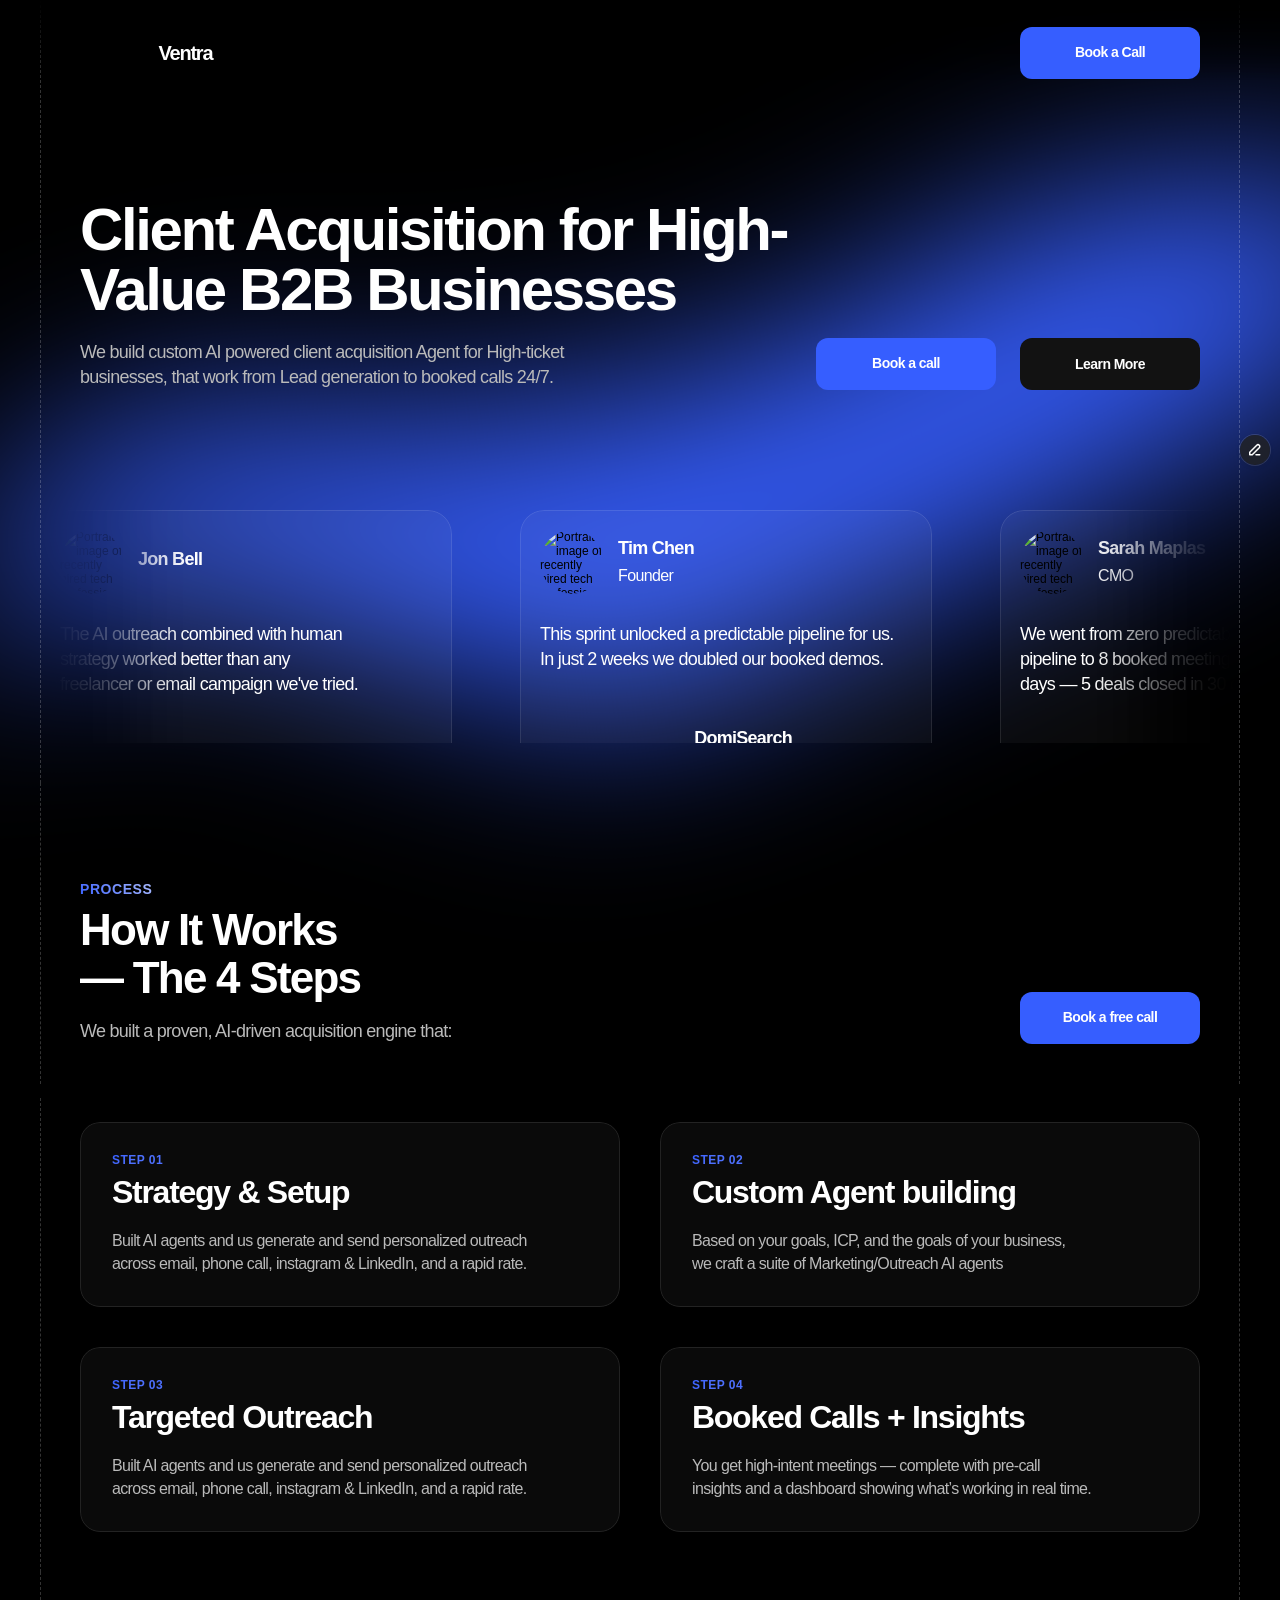
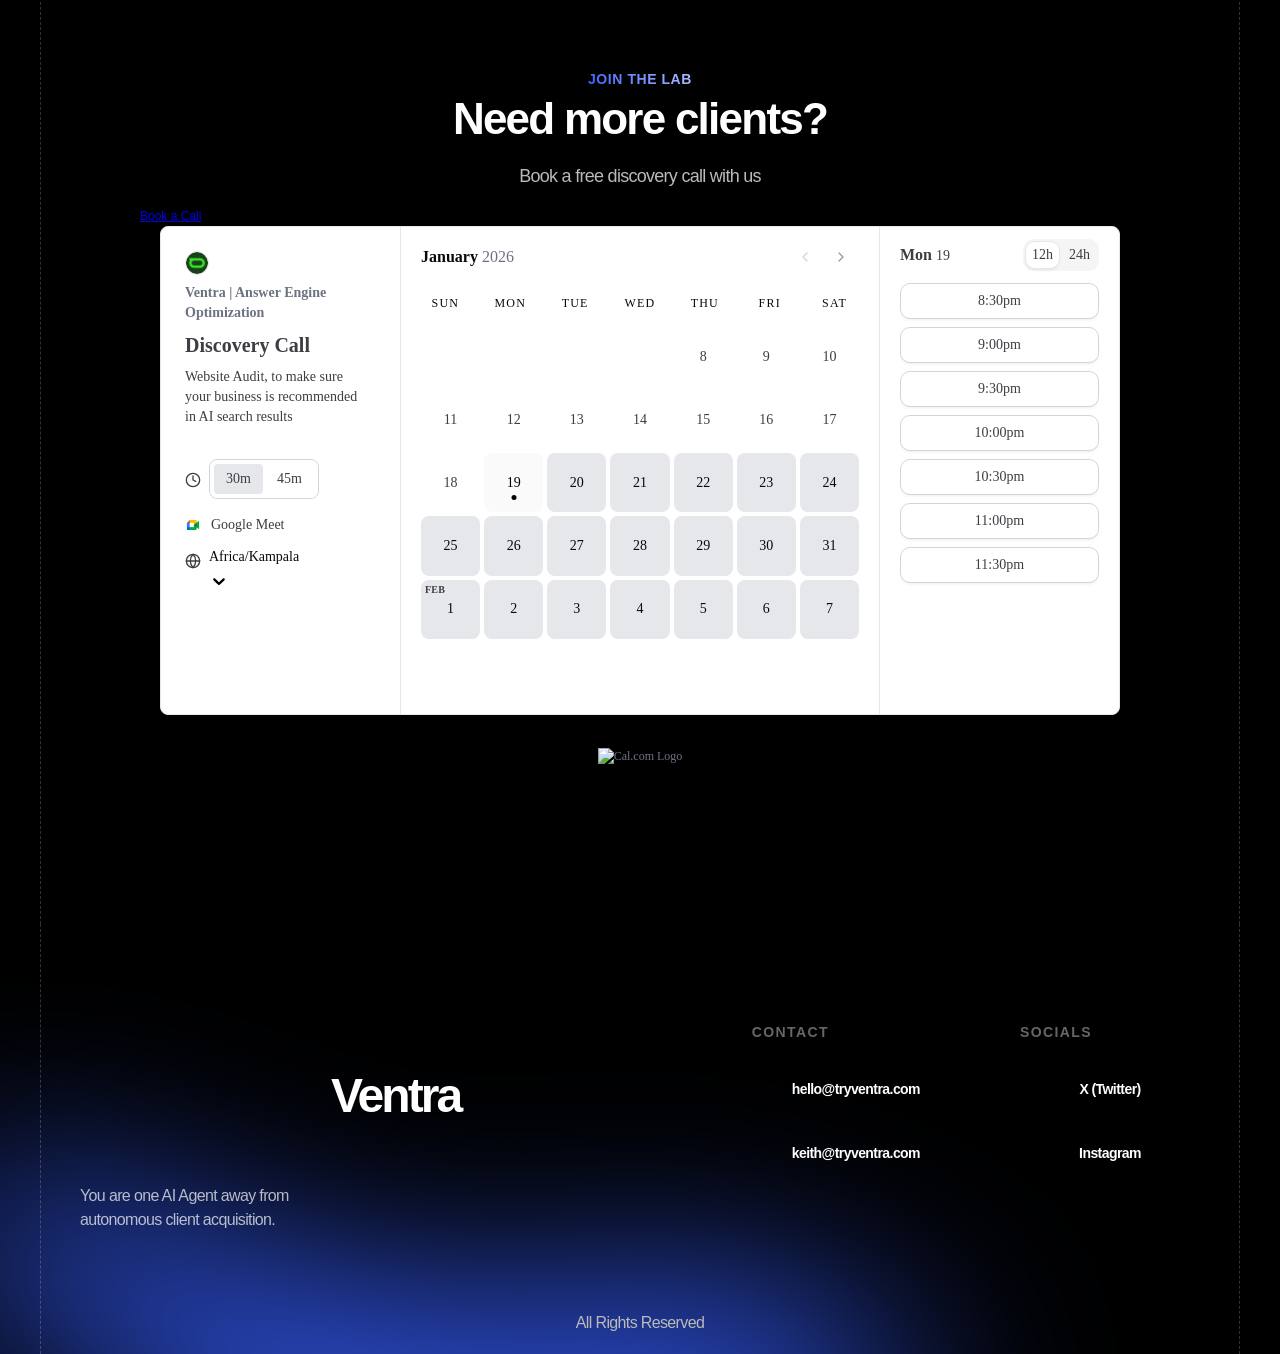
==== commit 67485c50: "Organize footer: fix link alignment, force headers, and push links to the right" ====
--- a/index.html
+++ b/index.html
@@ -4835,9 +4835,50 @@
     .footer-links-container {
       display: flex !important;
       flex-direction: row !important;
-      gap: 40px !important;
+      gap: 60px !important;
+      /* Wider gap between groups */
       align-items: flex-start !important;
       flex: none !important;
+      margin-left: auto !important;
+      /* Push to the right */
+    }
+
+    .footer-link-group {
+      display: flex !important;
+      flex-direction: column !important;
+      align-items: flex-start !important;
+      gap: 16px !important;
+    }
+
+    .footer-group-title {
+      display: block !important;
+      font-family: inherit !important;
+      font-size: 14px !important;
+      font-weight: 600 !important;
+      color: rgba(255, 255, 255, 0.4) !important;
+      text-transform: uppercase !important;
+      letter-spacing: 0.1em !important;
+      margin-bottom: 8px !important;
+    }
+
+    .footer-link-group a {
+      font-size: 14px !important;
+      color: white !important;
+      text-decoration: none !important;
+      opacity: 1 !important;
+      transition: opacity 0.2s !important;
+    }
+
+    .footer-link-group a:hover {
+      opacity: 0.7 !important;
+    }
+
+    .framer-6kxtxp,
+    .framer-jspe5z {
+      display: flex !important;
+      flex-direction: column !important;
+      gap: 12px !important;
+      align-items: flex-start !important;
     }
 
     /* CUSTOM RESPONSIVENESS OVERRIDES */
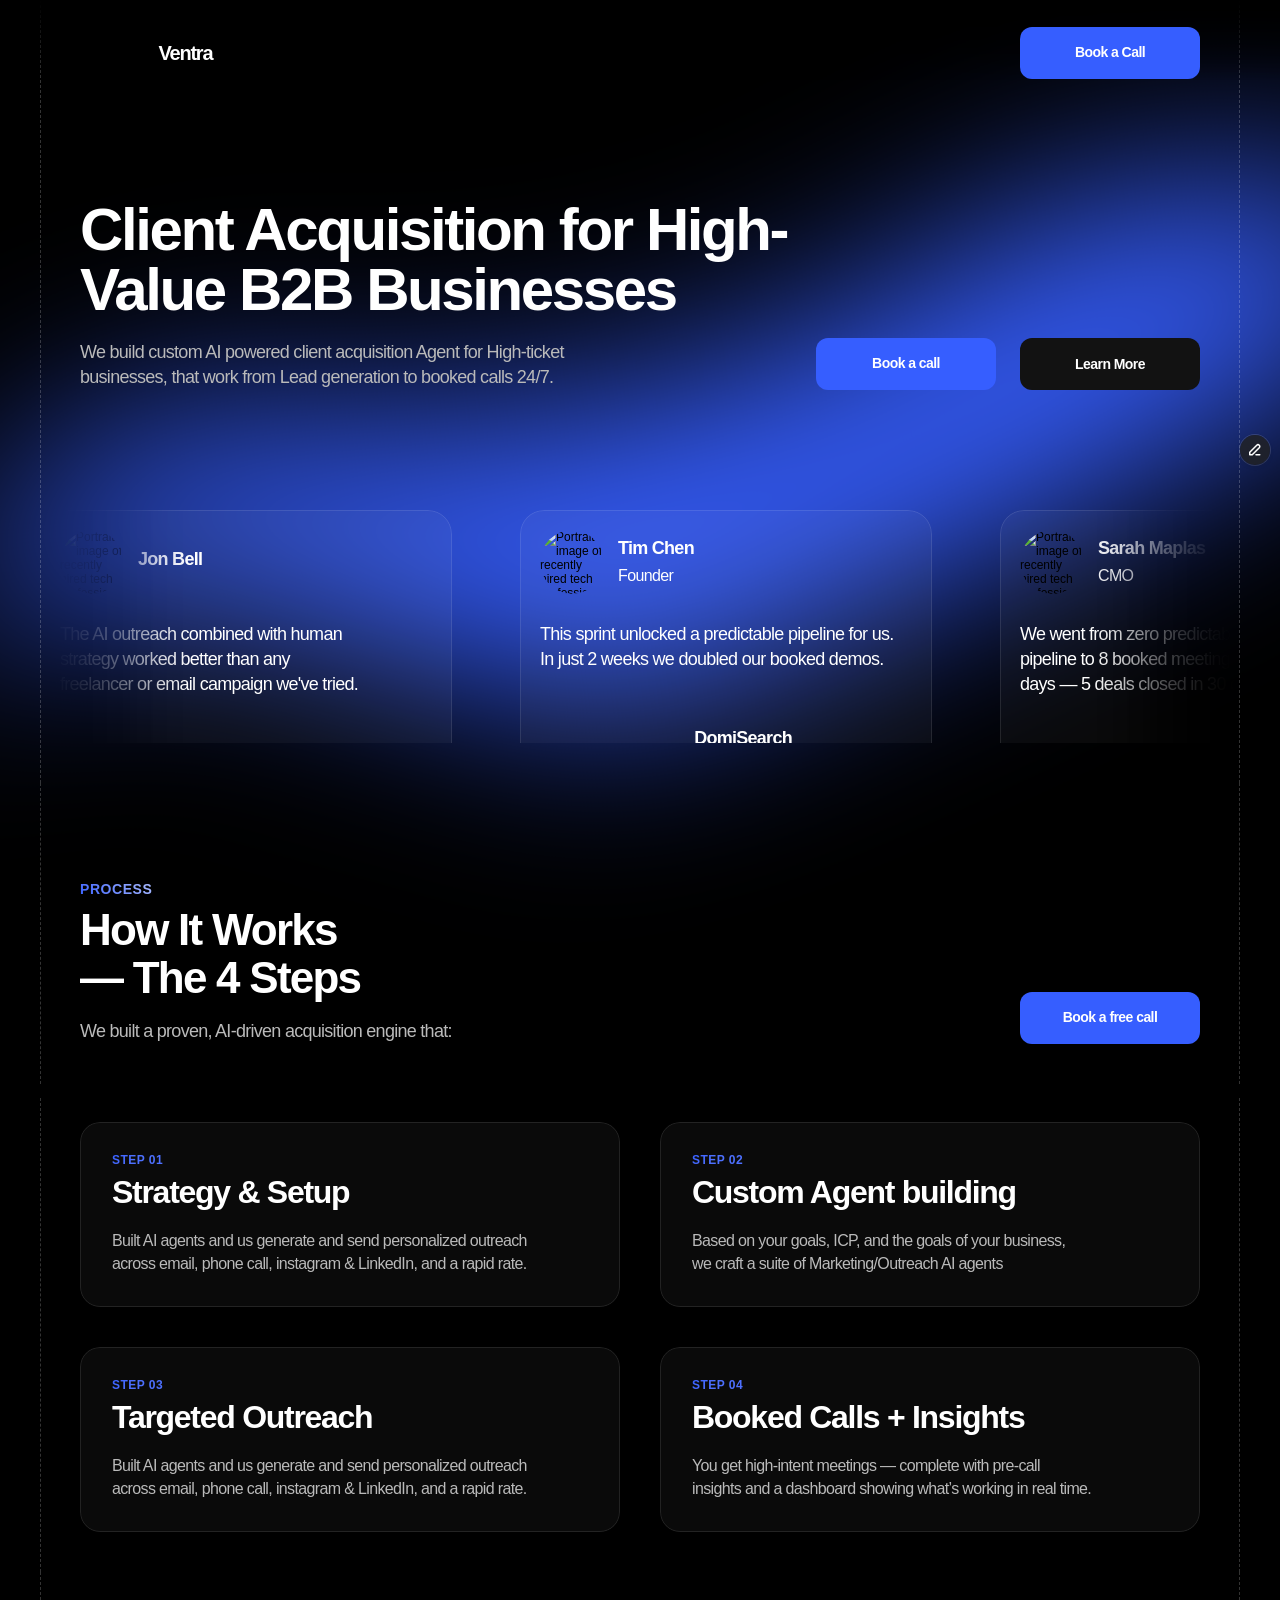
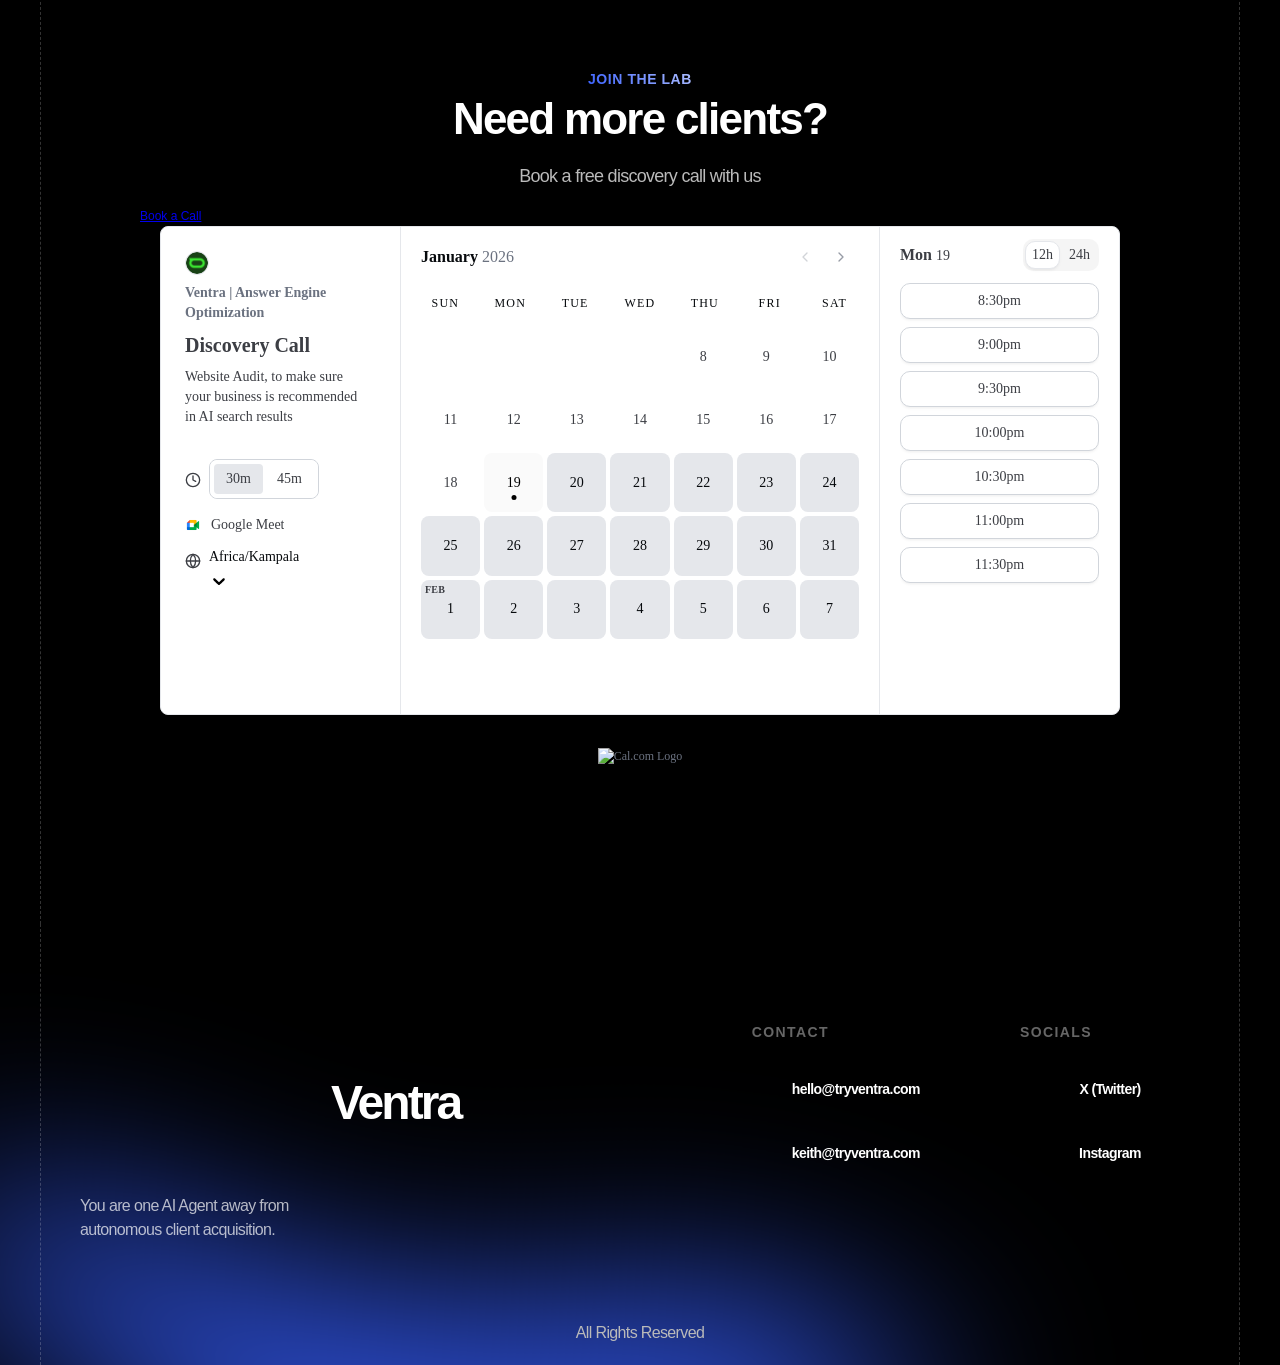
==== commit 3c23e1c7: "Flush-left footer branding logo and subtext" ====
--- a/index.html
+++ b/index.html
@@ -4808,15 +4808,23 @@
       flex: none !important;
       max-width: 400px !important;
       gap: 12px !important;
-      /* Tighter gap between logo and subtext */
+      justify-content: flex-start !important;
+    }
+
+    .branding-column>* {
+      width: 100% !important;
+      display: flex !important;
+      justify-content: flex-start !important;
+      align-items: flex-start !important;
     }
 
     .logo-text {
       text-align: left !important;
+      justify-content: flex-start !important;
       --framer-font-size: 48px !important;
-      /* Smaller logo in footer */
-      line-height: 1 !important;
-      margin-bottom: 4px !important;
+      line-height: 1.1 !important;
+      margin: 0 !important;
+      padding: 0 !important;
     }
 
     .logo-text a {
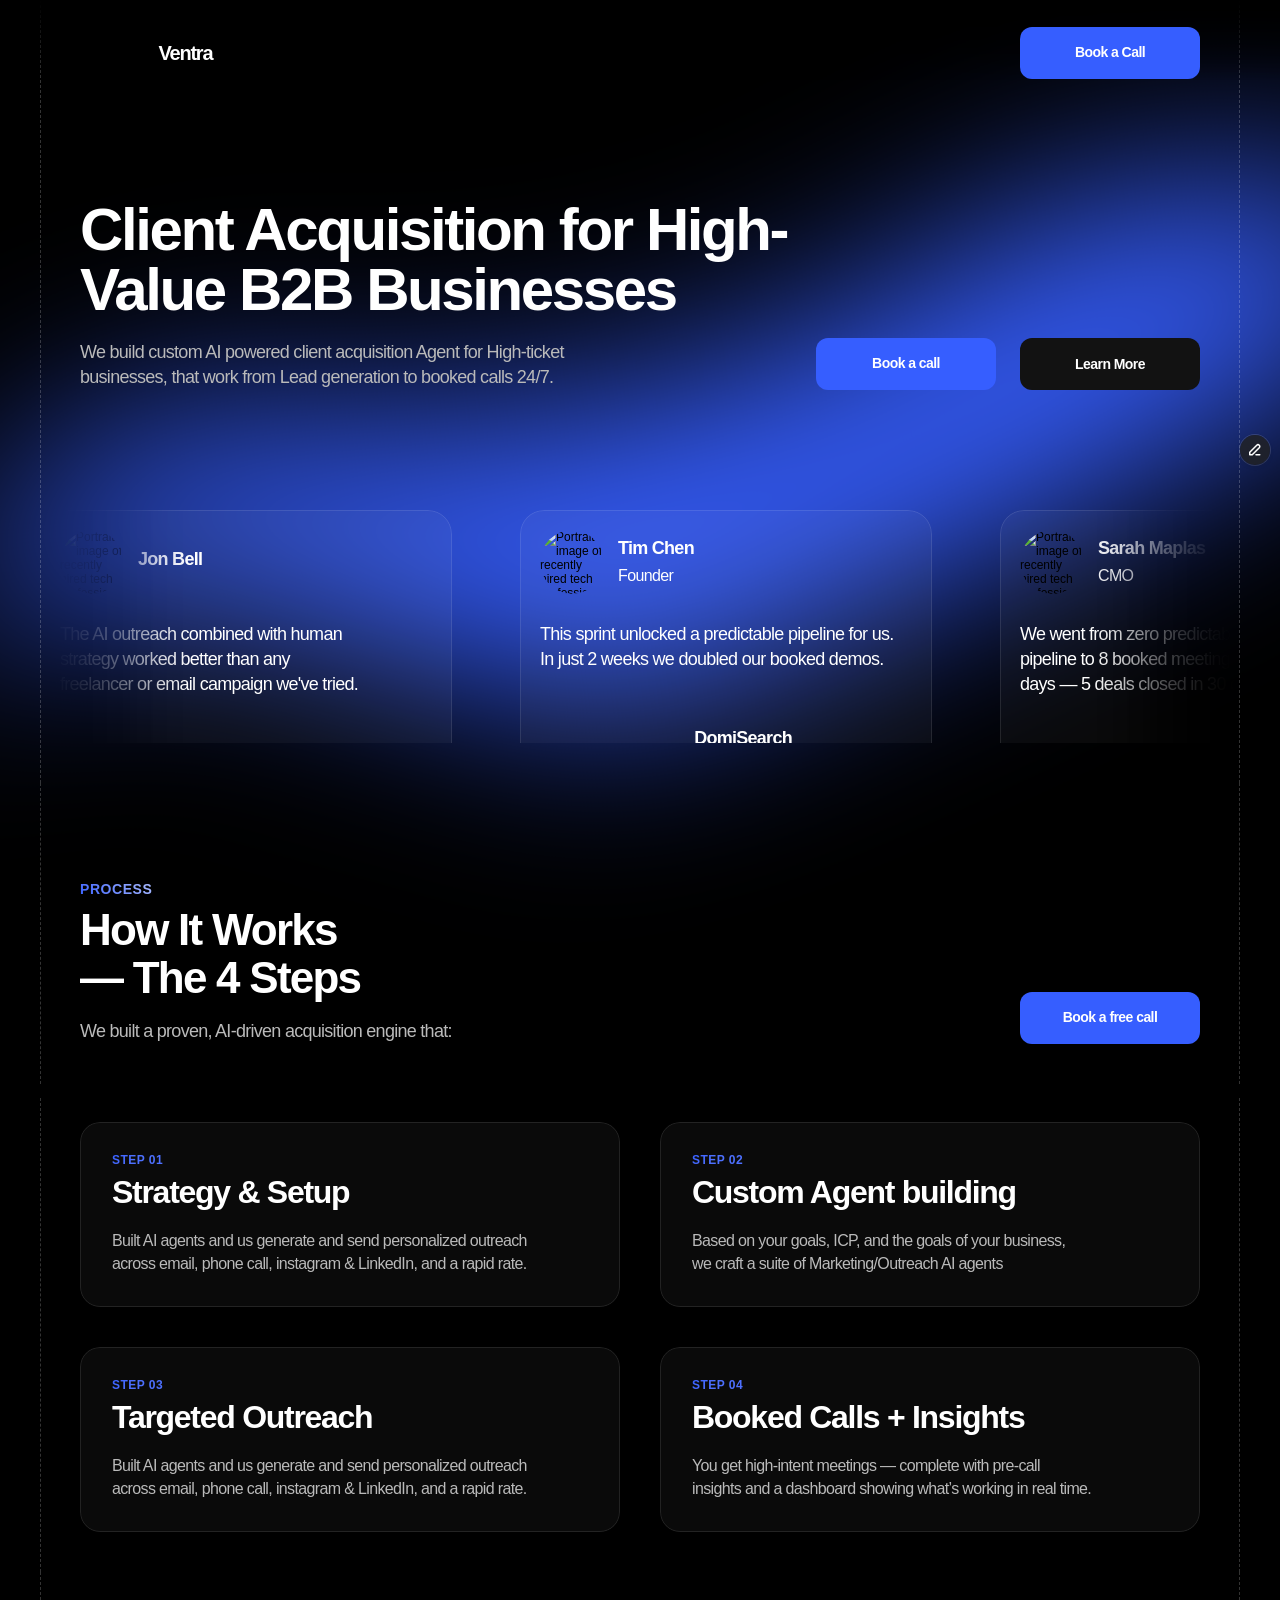
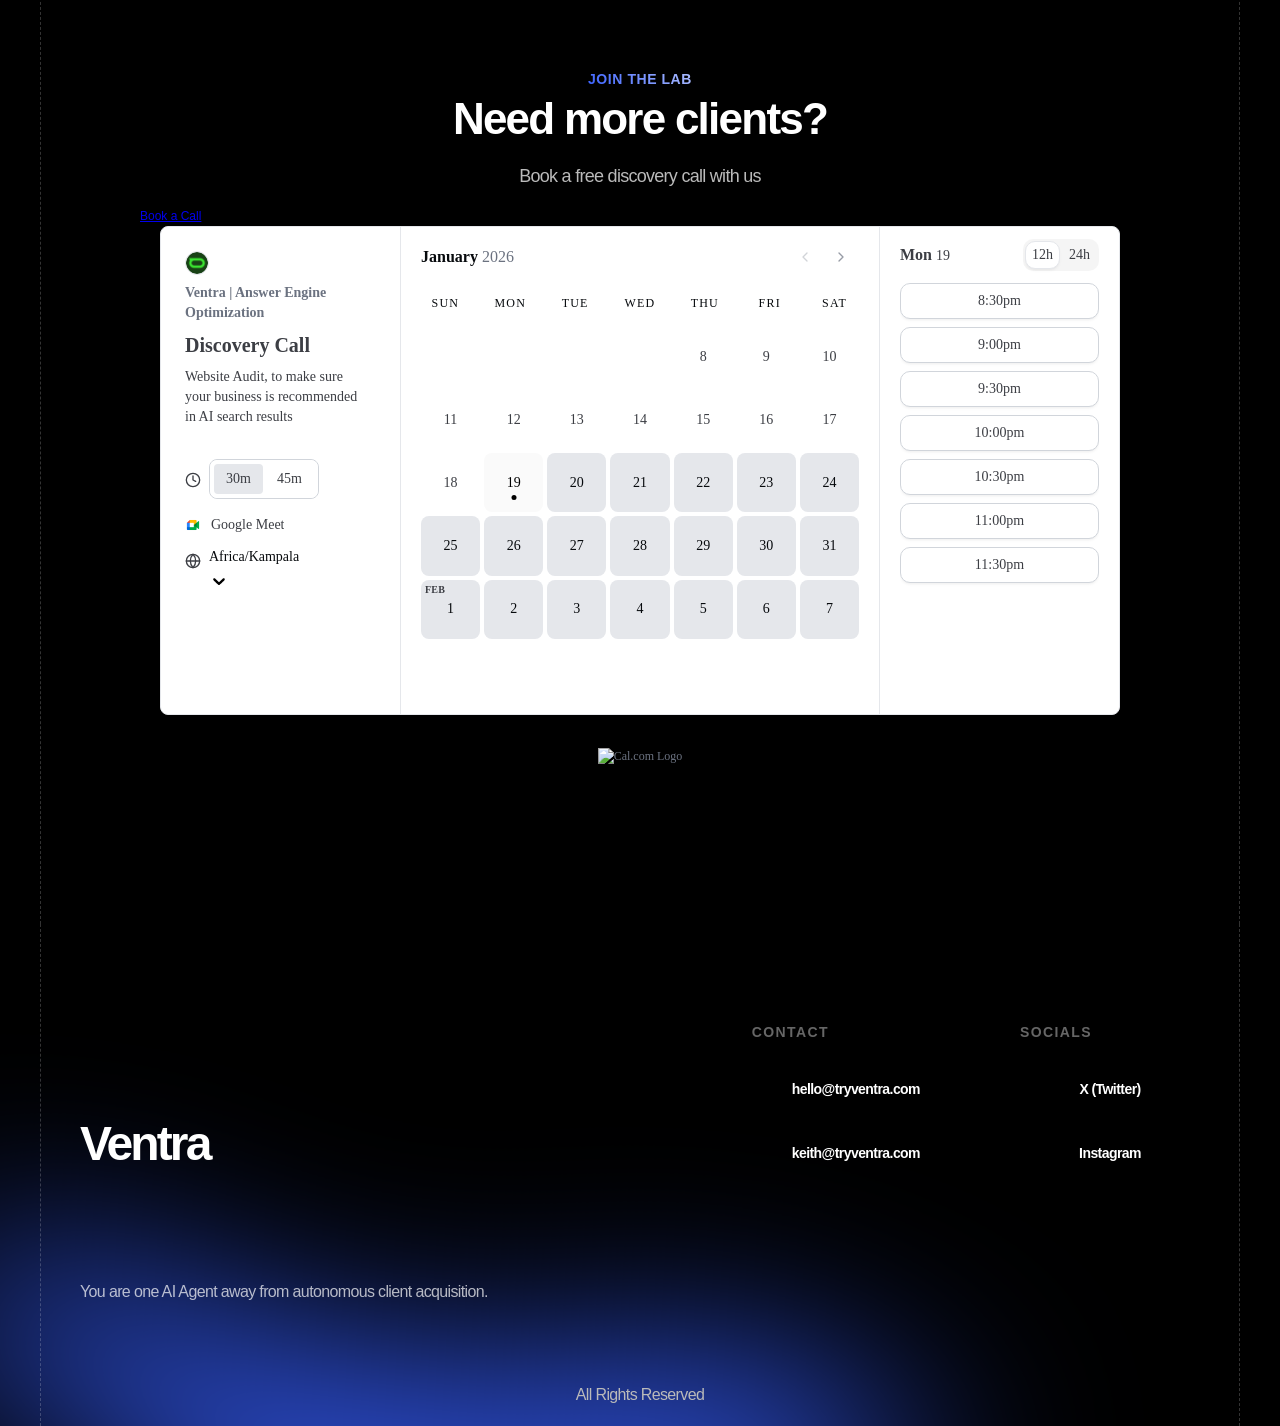
==== commit 92c5d68f: "Aggressively flush-align footer branding logo" ====
--- a/index.html
+++ b/index.html
@@ -4806,9 +4806,11 @@
       text-align: left !important;
       width: auto !important;
       flex: none !important;
-      max-width: 400px !important;
-      gap: 12px !important;
+      max-width: 440px !important;
+      gap: 16px !important;
       justify-content: flex-start !important;
+      margin-left: 0 !important;
+      padding-left: 0 !important;
     }
 
     .branding-column>* {
@@ -4816,20 +4818,28 @@
       display: flex !important;
       justify-content: flex-start !important;
       align-items: flex-start !important;
+      margin-left: 0 !important;
+      padding-left: 0 !important;
+      transform: none !important;
     }
 
     .logo-text {
       text-align: left !important;
       justify-content: flex-start !important;
       --framer-font-size: 48px !important;
-      line-height: 1.1 !important;
+      line-height: 1 !important;
       margin: 0 !important;
       padding: 0 !important;
+      text-indent: 0 !important;
     }
 
     .logo-text a {
       font-size: 48px !important;
       text-align: left !important;
+      display: block !important;
+      margin: 0 !important;
+      padding: 0 !important;
+      width: auto !important;
     }
 
     .branding-column p {
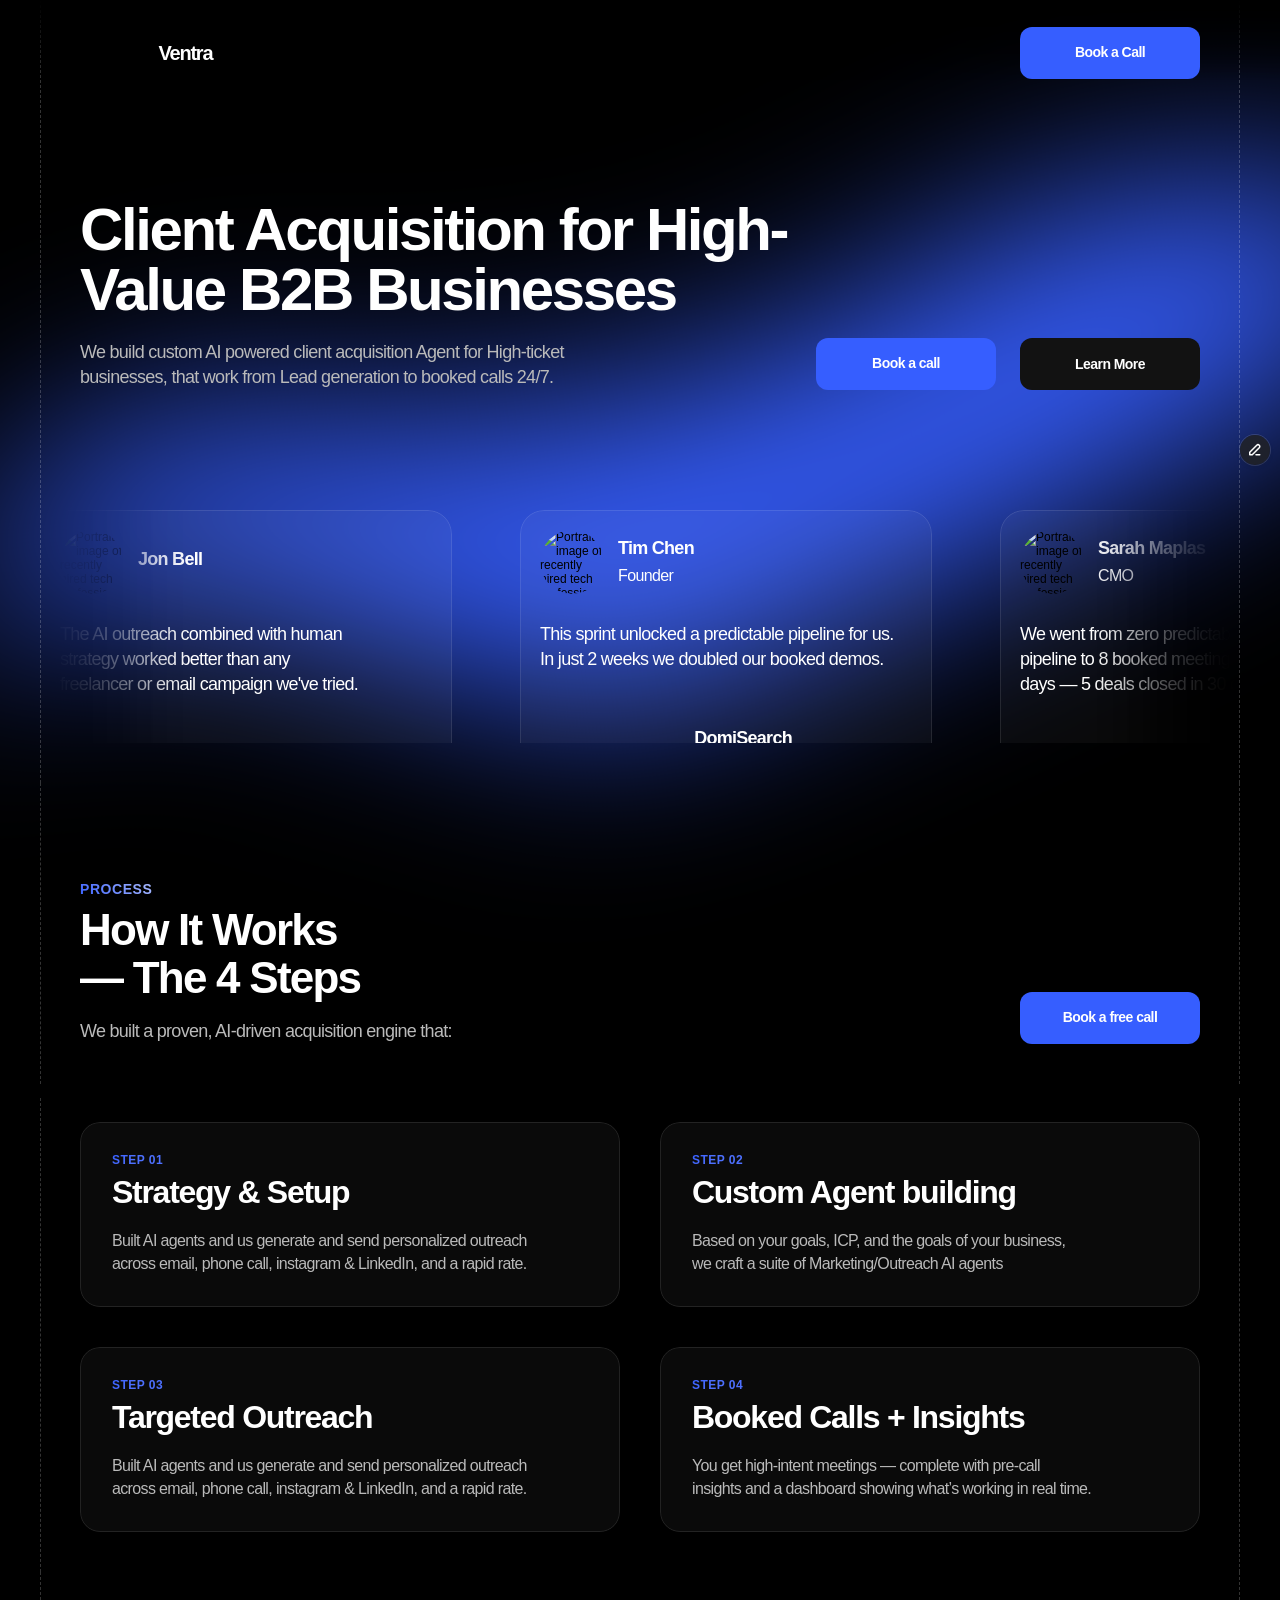
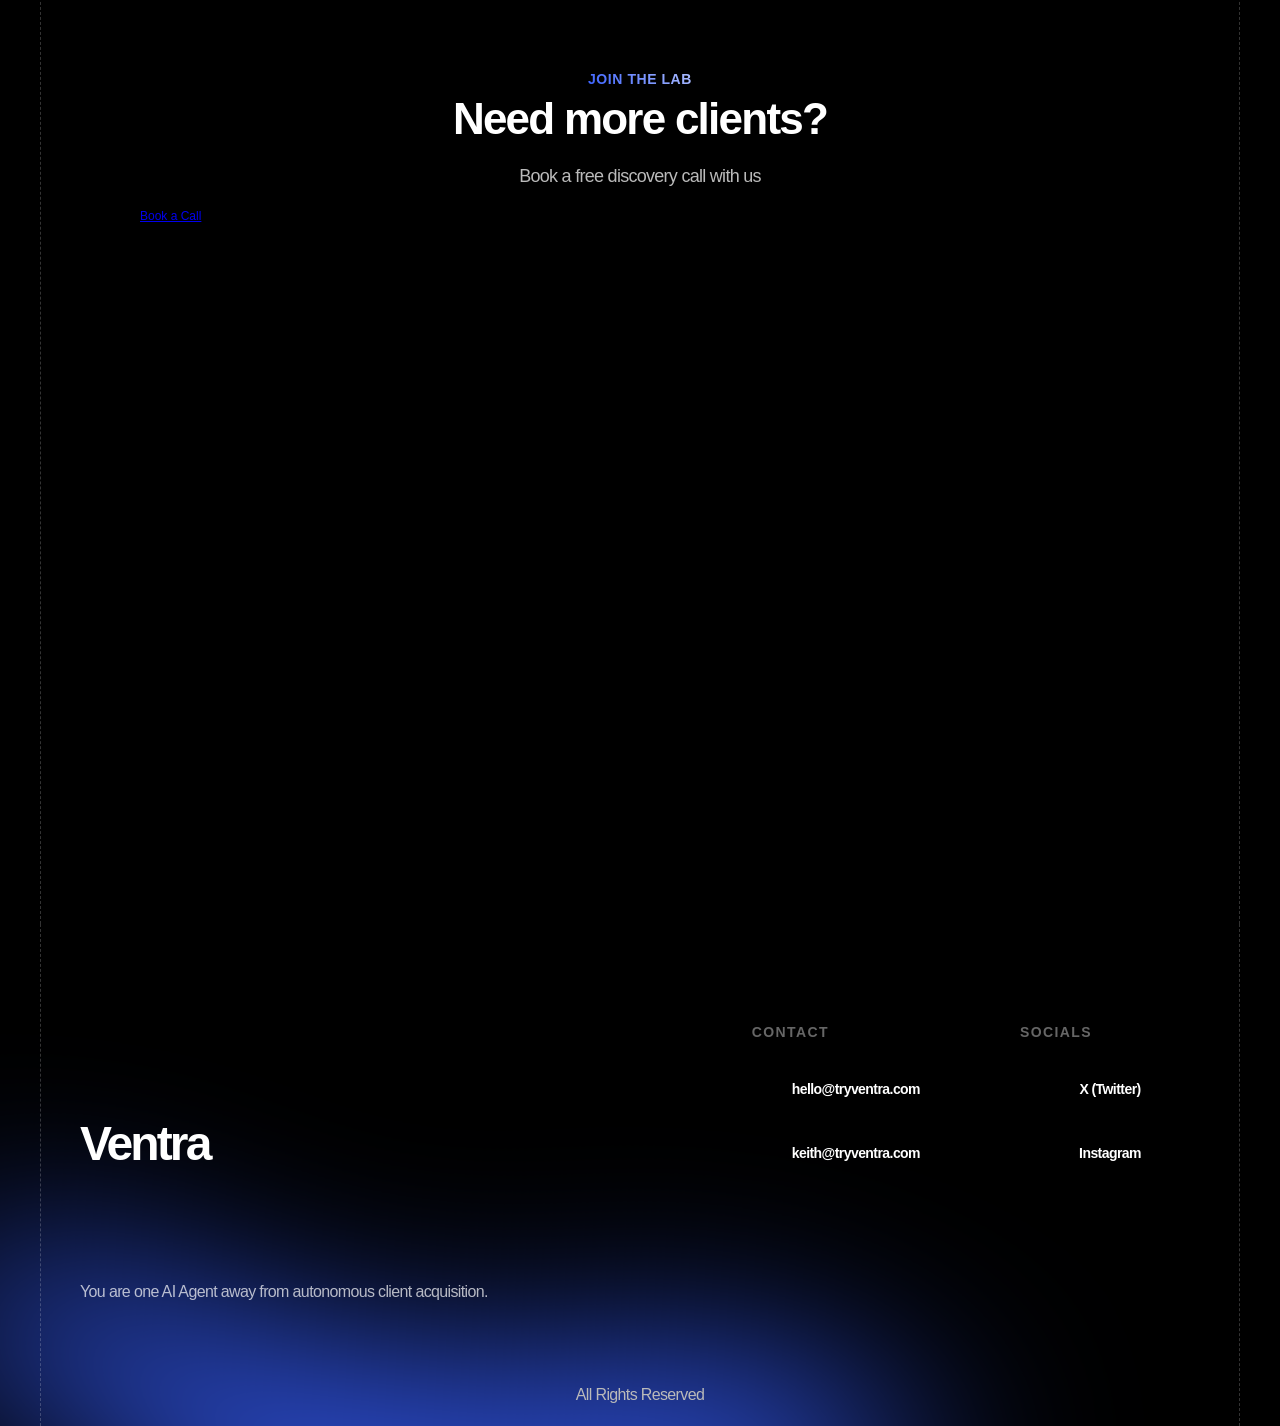
==== commit 62291fd0: "Replace Cal.com embed with new configuration" ====
--- a/index.html
+++ b/index.html
@@ -6276,2551 +6276,21 @@
                   <div class="framer-10my6om-container"><!--$--><!--/$-->
                     <a href="https://cal.com/tryventra/discoverycall" target="_blank" class="mobile-book-button">Book a
                       Call</a>
-                    <div style="width: 100%; height: 100%; overflow: scroll;" class="cal-inline-container"><cal-inline
-                        data-theme="auto" data-layout="month_view"
-                        style="max-height:inherit;height:inherit;min-height:inherit;display:flex;position:relative;flex-wrap:wrap;width:100%"
-                        class="cal-element-embed-dark" loading="done"><template shadowrootmode="open">
-                          <style>
-                            /*! tailwindcss v4.1.16 | MIT License | https://tailwindcss.com */
-                            @layer properties;
-                            @layer theme, base, components, utilities;
-
-                            @layer theme {
-
-                              :root,
-                              :host {
-                                --font-sans: var(--font-sans);
-                                --color-red-50: oklch(97.1% .013 17.38);
-                                --color-red-400: oklch(70.4% .191 22.216);
-                                --color-red-500: oklch(63.7% .237 25.331);
-                                --color-red-700: oklch(50.5% .213 27.518);
-                                --color-orange-600: oklch(64.6% .222 41.116);
-                                --color-amber-400: oklch(82.8% .189 84.429);
-                                --color-amber-500: oklch(76.9% .188 70.08);
-                                --color-amber-700: oklch(55.5% .163 48.998);
-                                --color-emerald-400: oklch(76.5% .177 163.223);
-                                --color-emerald-500: oklch(69.6% .17 162.48);
-                                --color-emerald-700: oklch(50.8% .118 165.612);
-                                --color-teal-600: oklch(60% .118 184.704);
-                                --color-cyan-900: oklch(39.8% .07 227.392);
-                                --color-blue-400: oklch(70.7% .165 254.624);
-                                --color-blue-500: oklch(62.3% .214 259.815);
-                                --color-blue-700: oklch(48.8% .243 264.376);
-                                --color-purple-500: oklch(62.7% .265 303.9);
-                                --color-rose-500: oklch(64.5% .246 16.439);
-                                --color-gray-600: oklch(44.6% .03 256.802);
-                                --color-zinc-50: oklch(98.5% 0 0);
-                                --color-zinc-200: oklch(92% .004 286.32);
-                                --color-zinc-400: oklch(70.5% .015 286.067);
-                                --color-zinc-500: oklch(55.2% .016 285.938);
-                                --color-zinc-800: oklch(27.4% .006 286.033);
-                                --color-zinc-950: oklch(14.1% .005 285.823);
-                                --color-black: #111111;
-                                --color-white: #fff;
-                                --spacing: .25rem;
-                                --text-xs: .75rem;
-                                --text-xs--line-height: calc(1 / .75);
-                                --text-sm: .875rem;
-                                --text-sm--line-height: calc(1.25 / .875);
-                                --text-base: 1rem;
-                                --text-base--line-height: 1.5;
-                                --text-xl: 1.25rem;
-                                --text-xl--line-height: calc(1.75 / 1.25);
-                                --font-weight-medium: 500;
-                                --font-weight-semibold: 600;
-                                --tracking-widest: .1em;
-                                --radius-sm: var(--radius-sm);
-                                --radius-md: var(--radius-md);
-                                --radius-lg: var(--radius-lg);
-                                --radius-xl: var(--radius-xl);
-                                --radius-2xl: var(--radius-2xl);
-                                --radius-3xl: var(--radius-3xl);
-                                --drop-shadow-md: 0 3px 3px rgb(0 0 0 / .12);
-                                --animate-pulse: pulse 2s cubic-bezier(.4, 0, .6, 1) infinite;
-                                --default-transition-duration: .15s;
-                                --default-transition-timing-function: cubic-bezier(.4, 0, .2, 1);
-                                --default-font-family: var(--font-sans);
-                                --default-mono-font-family: ui-monospace, SFMono-Regular, Menlo, Monaco, Consolas, "Liberation Mono", "Courier New", monospace;
-                                --radius: var(--radius);
-                                --font-heading: var(--font-heading);
-                                --font-cal: var(--font-cal);
-                                --shadow-dropdown: var(--shadow-dropdown);
-                                --shadow-switch-thumb: var(--shadow-switch-thumb);
-                                --shadow-solid-gray-rested: var(--shadow-solid-gray-rested);
-                                --shadow-solid-gray-hover: var(--shadow-solid-gray-hover);
-                                --shadow-solid-gray-active: var(--shadow-solid-gray-active);
-                                --shadow-outline-gray-rested: var(--shadow-outline-gray-rested);
-                                --shadow-outline-gray-hover: var(--shadow-outline-gray-hover);
-                                --shadow-outline-gray-active: var(--shadow-outline-gray-active);
-                                --shadow-outline-gray-focused: var(--shadow-outline-gray-focused);
-                                --shadow-outline-red-rested: var(--shadow-outline-red-rested);
-                                --shadow-outline-red-hover: var(--shadow-outline-red-hover);
-                                --shadow-outline-red-active: var(--shadow-outline-red-active);
-                                --shadow-elevation-low: var(--shadow-elevation-low);
-                                --shadow-button-solid-brand-default: var(--shadow-button-solid-brand-default);
-                                --shadow-button-solid-brand-hover: var(--shadow-button-solid-brand-hover);
-                                --shadow-button-solid-brand-active: var(--shadow-button-solid-brand-active);
-                                --shadow-button-solid-brand-focused: var(--shadow-button-solid-brand-focused);
-                                --shadow-button-outline-red-focused: var(--shadow-button-outline-red-focused);
-                                --fill-emphasis: var(--fill-emphasis);
-                                --fill-default: var(--fill-default);
-                                --fill-subtle: var(--fill-subtle);
-                                --fill-muted: var(--fill-muted);
-                                --fill-inverted: var(--fill-inverted);
-                                --fill-info: var(--fill-info);
-                                --fill-success: var(--fill-success);
-                                --fill-attention: var(--fill-attention);
-                                --fill-error: var(--fill-error);
-                                --fill-brand: var(--fill-brand)
-                              }
-                            }
-
-                            @layer base {
-
-                              *,
-                              :after,
-                              :before,
-                              ::backdrop,
-                              ::file-selector-button {
-                                box-sizing: border-box;
-                                margin: 0;
-                                padding: 0;
-                                border: 0 solid
-                              }
-
-                              html,
-                              :host {
-                                line-height: 1.5;
-                                -webkit-text-size-adjust: 100%;
-                                -moz-tab-size: 4;
-                                tab-size: 4;
-                                font-family: var(--default-font-family, ui-sans-serif, system-ui, sans-serif, "Apple Color Emoji", "Segoe UI Emoji", "Segoe UI Symbol", "Noto Color Emoji");
-                                font-feature-settings: var(--default-font-feature-settings, normal);
-                                font-variation-settings: var(--default-font-variation-settings, normal);
-                                -webkit-tap-highlight-color: transparent
-                              }
-
-                              hr {
-                                height: 0;
-                                color: inherit;
-                                border-top-width: 1px
-                              }
-
-                              abbr:where([title]) {
-                                -webkit-text-decoration: underline dotted;
-                                text-decoration: underline dotted
-                              }
-
-                              h1,
-                              h2,
-                              h3,
-                              h4,
-                              h5,
-                              h6 {
-                                font-size: inherit;
-                                font-weight: inherit
-                              }
-
-                              a {
-                                color: inherit;
-                                -webkit-text-decoration: inherit;
-                                text-decoration: inherit
-                              }
-
-                              b,
-                              strong {
-                                font-weight: bolder
-                              }
-
-                              code,
-                              kbd,
-                              samp,
-                              pre {
-                                font-family: var(--default-mono-font-family, ui-monospace, SFMono-Regular, Menlo, Monaco, Consolas, "Liberation Mono", "Courier New", monospace);
-                                font-feature-settings: var(--default-mono-font-feature-settings, normal);
-                                font-variation-settings: var(--default-mono-font-variation-settings, normal);
-                                font-size: 1em
-                              }
-
-                              small {
-                                font-size: 80%
-                              }
-
-                              sub,
-                              sup {
-                                font-size: 75%;
-                                line-height: 0;
-                                position: relative;
-                                vertical-align: baseline
-                              }
-
-                              sub {
-                                bottom: -.25em
-                              }
-
-                              sup {
-                                top: -.5em
-                              }
-
-                              table {
-                                text-indent: 0;
-                                border-color: inherit;
-                                border-collapse: collapse
-                              }
-
-                              :-moz-focusring {
-                                outline: auto
-                              }
-
-                              progress {
-                                vertical-align: baseline
-                              }
-
-                              summary {
-                                display: list-item
-                              }
-
-                              ol,
-                              ul,
-                              menu {
-                                list-style: none
-                              }
-
-                              img,
-                              svg,
-                              video,
-                              canvas,
-                              audio,
-                              iframe,
-                              embed,
-                              object {
-                                display: block;
-                                vertical-align: middle
-                              }
-
-                              img,
-                              video {
-                                max-width: 100%;
-                                height: auto
-                              }
-
-                              button,
-                              input,
-                              select,
-                              optgroup,
-                              textarea,
-                              ::file-selector-button {
-                                font: inherit;
-                                font-feature-settings: inherit;
-                                font-variation-settings: inherit;
-                                letter-spacing: inherit;
-                                color: inherit;
-                                border-radius: 0;
-                                background-color: transparent;
-                                opacity: 1
-                              }
-
-                              :where(select:is([multiple], [size])) optgroup {
-                                font-weight: bolder
-                              }
-
-                              :where(select:is([multiple], [size])) optgroup option {
-                                padding-inline-start: 20px
-                              }
-
-                              ::file-selector-button {
-                                margin-inline-end: 4px
-                              }
-
-                              ::placeholder {
-                                opacity: 1
-                              }
-
-                              @supports (not (-webkit-appearance: -apple-pay-button)) or (contain-intrinsic-size: 1px) {
-                                ::placeholder {
-                                  color: currentcolor
-                                }
-
-                                @supports (color: color-mix(in lab, red, red)) {
-                                  ::placeholder {
-                                    color: color-mix(in oklab, currentcolor 50%, transparent)
-                                  }
-                                }
-                              }
-
-                              textarea {
-                                resize: vertical
-                              }
-
-                              ::-webkit-search-decoration {
-                                -webkit-appearance: none
-                              }
-
-                              ::-webkit-date-and-time-value {
-                                min-height: 1lh;
-                                text-align: inherit
-                              }
-
-                              ::-webkit-datetime-edit {
-                                display: inline-flex
-                              }
-
-                              ::-webkit-datetime-edit-fields-wrapper {
-                                padding: 0
-                              }
-
-                              ::-webkit-datetime-edit,
-                              ::-webkit-datetime-edit-year-field,
-                              ::-webkit-datetime-edit-month-field,
-                              ::-webkit-datetime-edit-day-field,
-                              ::-webkit-datetime-edit-hour-field,
-                              ::-webkit-datetime-edit-minute-field,
-                              ::-webkit-datetime-edit-second-field,
-                              ::-webkit-datetime-edit-millisecond-field,
-                              ::-webkit-datetime-edit-meridiem-field {
-                                padding-block: 0
-                              }
-
-                              ::-webkit-calendar-picker-indicator {
-                                line-height: 1
-                              }
-
-                              :-moz-ui-invalid {
-                                box-shadow: none
-                              }
-
-                              button,
-                              input:where([type=button], [type=reset], [type=submit]),
-                              ::file-selector-button {
-                                -webkit-appearance: button;
-                                -moz-appearance: button;
-                                appearance: button
-                              }
-
-                              ::-webkit-inner-spin-button,
-                              ::-webkit-outer-spin-button {
-                                height: auto
-                              }
-
-                              [hidden]:where(:not([hidden=until-found])) {
-                                display: none !important
-                              }
-                            }
-
-                            @layer utilities {
-                              .invisible {
-                                visibility: hidden
-                              }
-
-                              .visible {
-                                visibility: visible
-                              }
-
-                              .absolute {
-                                position: absolute
-                              }
-
-                              .fixed {
-                                position: fixed
-                              }
-
-                              .relative {
-                                position: relative
-                              }
-
-                              .static {
-                                position: static
-                              }
-
-                              .top-0 {
-                                top: calc(var(--spacing) * 0)
-                              }
-
-                              .right-0 {
-                                right: calc(var(--spacing) * 0)
-                              }
-
-                              .right-4 {
-                                right: calc(var(--spacing) * 4)
-                              }
-
-                              .bottom-0 {
-                                bottom: calc(var(--spacing) * 0)
-                              }
-
-                              .bottom-4 {
-                                bottom: calc(var(--spacing) * 4)
-                              }
-
-                              .left-0 {
-                                left: calc(var(--spacing) * 0)
-                              }
-
-                              .left-4 {
-                                left: calc(var(--spacing) * 4)
-                              }
-
-                              .z-10 {
-                                z-index: 10
-                              }
-
-                              .z-999999999999 {
-                                z-index: 999999999999
-                              }
-
-                              .container {
-                                width: 100%
-                              }
-
-                              @media(min-width:1600px) {
-                                .container {
-                                  max-width: 1600px
-                                }
-                              }
-
-                              @media(min-width:2000px) {
-                                .container {
-                                  max-width: 2000px
-                                }
-                              }
-
-                              @media(min-width:40rem) {
-                                .container {
-                                  max-width: 40rem
-                                }
-                              }
-
-                              @media(min-width:48rem) {
-                                .container {
-                                  max-width: 48rem
-                                }
-                              }
-
-                              @media(min-width:64rem) {
-                                .container {
-                                  max-width: 64rem
-                                }
-                              }
-
-                              @media(min-width:80rem) {
-                                .container {
-                                  max-width: 80rem
-                                }
-                              }
-
-                              @media(min-width:96rem) {
-                                .container {
-                                  max-width: 96rem
-                                }
-                              }
-
-                              .mx-auto {
-                                margin-inline: auto
-                              }
-
-                              .my-2 {
-                                margin-block: calc(var(--spacing) * 2)
-                              }
-
-                              .my-4 {
-                                margin-block: calc(var(--spacing) * 4)
-                              }
-
-                              .mt-2 {
-                                margin-top: calc(var(--spacing) * 2)
-                              }
-
-                              .mt-auto {
-                                margin-top: auto
-                              }
-
-                              .stack-y-3>:not([hidden])~:not([hidden]) {
-                                margin-top: calc(var(--spacing) * 3)
-                              }
-
-                              .-mr-1 {
-                                margin-right: calc(var(--spacing) * -1)
-                              }
-
-                              .mr-1 {
-                                margin-right: calc(var(--spacing) * 1)
-                              }
-
-                              .mr-2 {
-                                margin-right: calc(var(--spacing) * 2)
-                              }
-
-                              .mb-1 {
-                                margin-bottom: calc(var(--spacing) * 1)
-                              }
-
-                              .mb-2 {
-                                margin-bottom: calc(var(--spacing) * 2)
-                              }
-
-                              .mb-4 {
-                                margin-bottom: calc(var(--spacing) * 4)
-                              }
-
-                              .-ml-px {
-                                margin-left: -1px
-                              }
-
-                              .ml-3 {
-                                margin-left: calc(var(--spacing) * 3)
-                              }
-
-                              .scrollbar {
-                                scrollbar-width: auto;
-                                scrollbar-color: var(--scrollbar-thumb, initial) var(--scrollbar-track, initial)
-                              }
-
-                              .scrollbar::-webkit-scrollbar-track {
-                                background-color: var(--scrollbar-track);
-                                border-radius: var(--scrollbar-track-radius)
-                              }
-
-                              .scrollbar::-webkit-scrollbar-thumb {
-                                background-color: var(--scrollbar-thumb);
-                                border-radius: var(--scrollbar-thumb-radius)
-                              }
-
-                              .scrollbar::-webkit-scrollbar-corner {
-                                background-color: var(--scrollbar-corner);
-                                border-radius: var(--scrollbar-corner-radius)
-                              }
-
-                              .scrollbar::-webkit-scrollbar {
-                                display: block;
-                                width: var(--scrollbar-width, 16px);
-                                height: var(--scrollbar-height, 16px)
-                              }
-
-                              .block {
-                                display: block
-                              }
-
-                              .contents {
-                                display: contents
-                              }
-
-                              .flex {
-                                display: flex
-                              }
-
-                              .grid {
-                                display: grid
-                              }
-
-                              .hidden {
-                                display: none
-                              }
-
-                              .inline {
-                                display: inline
-                              }
-
-                              .inline-block {
-                                display: inline-block
-                              }
-
-                              .inline-flex {
-                                display: inline-flex
-                              }
-
-                              .aspect-square {
-                                aspect-ratio: 1 / 1
-                              }
-
-                              .h-4 {
-                                height: calc(var(--spacing) * 4)
-                              }
-
-                              .h-6 {
-                                height: calc(var(--spacing) * 6)
-                              }
-
-                              .h-7 {
-                                height: calc(var(--spacing) * 7)
-                              }
-
-                              .h-9 {
-                                height: calc(var(--spacing) * 9)
-                              }
-
-                              .h-16 {
-                                height: calc(var(--spacing) * 16)
-                              }
-
-                              .h-full {
-                                height: 100%
-                              }
-
-                              .min-h-6 {
-                                min-height: calc(var(--spacing) * 6)
-                              }
-
-                              .min-h-\[36px\] {
-                                min-height: 36px
-                              }
-
-                              .w-1\/2 {
-                                width: 50%
-                              }
-
-                              .w-4 {
-                                width: calc(var(--spacing) * 4)
-                              }
-
-                              .w-6 {
-                                width: calc(var(--spacing) * 6)
-                              }
-
-                              .w-7 {
-                                width: calc(var(--spacing) * 7)
-                              }
-
-                              .w-8 {
-                                width: calc(var(--spacing) * 8)
-                              }
-
-                              .w-9 {
-                                width: calc(var(--spacing) * 9)
-                              }
-
-                              .w-10 {
-                                width: calc(var(--spacing) * 10)
-                              }
-
-                              .w-20 {
-                                width: calc(var(--spacing) * 20)
-                              }
-
-                              .w-24 {
-                                width: calc(var(--spacing) * 24)
-                              }
-
-                              .w-full {
-                                width: 100%
-                              }
-
-                              .max-w-full {
-                                max-width: 100%
-                              }
-
-                              .max-w-screen {
-                                max-width: 100vw
-                              }
-
-                              .min-w-6 {
-                                min-width: calc(var(--spacing) * 6)
-                              }
-
-                              .min-w-\[36px\] {
-                                min-width: 36px
-                              }
-
-                              .shrink {
-                                flex-shrink: 1
-                              }
-
-                              .origin-center {
-                                transform-origin: center
-                              }
-
-                              .transform {
-                                transform: var(--tw-rotate-x, ) var(--tw-rotate-y, ) var(--tw-rotate-z, ) var(--tw-skew-x, ) var(--tw-skew-y, )
-                              }
-
-                              .animate-pulse {
-                                animation: var(--animate-pulse)
-                              }
-
-                              .cursor-pointer {
-                                cursor: pointer
-                              }
-
-                              .resize {
-                                resize: both
-                              }
-
-                              .grid-cols-7 {
-                                grid-template-columns: repeat(7, minmax(0, 1fr))
-                              }
-
-                              .grid-rows-6 {
-                                grid-template-rows: repeat(6, minmax(0, 1fr))
-                              }
-
-                              .flex-col {
-                                flex-direction: column
-                              }
-
-                              .items-center {
-                                align-items: center
-                              }
-
-                              .items-start {
-                                align-items: flex-start
-                              }
-
-                              .justify-between {
-                                justify-content: space-between
-                              }
-
-                              .justify-center {
-                                justify-content: center
-                              }
-
-                              .justify-start {
-                                justify-content: flex-start
-                              }
-
-                              .gap-1 {
-                                gap: calc(var(--spacing) * 1)
-                              }
-
-                              .gap-4 {
-                                gap: calc(var(--spacing) * 4)
-                              }
-
-                              .overflow-hidden {
-                                overflow: hidden
-                              }
-
-                              .rounded-\[10px\] {
-                                border-radius: 10px
-                              }
-
-                              .rounded-full {
-                                border-radius: calc(infinity * 1px)
-                              }
-
-                              .rounded-md {
-                                border-radius: var(--radius-md)
-                              }
-
-                              .rounded-sm {
-                                border-radius: var(--radius-sm)
-                              }
-
-                              .border {
-                                border-style: var(--tw-border-style);
-                                border-width: 1px
-                              }
-
-                              .border-t {
-                                border-top-style: var(--tw-border-style);
-                                border-top-width: 1px
-                              }
-
-                              .border-b {
-                                border-bottom-style: var(--tw-border-style);
-                                border-bottom-width: 1px
-                              }
-
-                              .border-booker {
-                                border-color: var(--cal-border-booker)
-                              }
-
-                              .border-brand-default {
-                                border-color: var(--cal-brand)
-                              }
-
-                              .border-muted {
-                                border-color: var(--cal-border-muted)
-                              }
-
-                              .border-subtle {
-                                border-color: var(--cal-border-subtle)
-                              }
-
-                              .border-transparent {
-                                border-color: transparent
-                              }
-
-                              .bg-brand {
-                                background-color: var(--cal-brand)
-                              }
-
-                              .bg-cal-muted {
-                                background-color: var(--cal-bg-muted)
-                              }
-
-                              .bg-default {
-                                background-color: var(--cal-bg)
-                              }
-
-                              .bg-emphasis {
-                                background-color: var(--cal-bg-emphasis)
-                              }
-
-                              .bg-red-50 {
-                                background-color: var(--color-red-50)
-                              }
-
-                              .fill-transparent {
-                                fill: transparent
-                              }
-
-                              .p-1 {
-                                padding: calc(var(--spacing) * 1)
-                              }
-
-                              .p-2\! {
-                                padding: calc(var(--spacing) * 2) !important
-                              }
-
-                              .p-6 {
-                                padding: calc(var(--spacing) * 6)
-                              }
-
-                              .p-24 {
-                                padding: calc(var(--spacing) * 24)
-                              }
-
-                              .px-5 {
-                                padding-inline: calc(var(--spacing) * 5)
-                              }
-
-                              .px-6 {
-                                padding-inline: calc(var(--spacing) * 6)
-                              }
-
-                              .py-3 {
-                                padding-block: calc(var(--spacing) * 3)
-                              }
-
-                              .py-4 {
-                                padding-block: calc(var(--spacing) * 4)
-                              }
-
-                              .pt-\[100\%\] {
-                                padding-top: 100%
-                              }
-
-                              .text-center {
-                                text-align: center
-                              }
-
-                              .align-top {
-                                vertical-align: top
-                              }
-
-                              .text-base {
-                                font-size: var(--text-base);
-                                line-height: var(--tw-leading, var(--text-base--line-height))
-                              }
-
-                              .text-sm {
-                                font-size: var(--text-sm);
-                                line-height: var(--tw-leading, var(--text-sm--line-height))
-                              }
-
-                              .text-xl {
-                                font-size: var(--text-xl);
-                                line-height: var(--tw-leading, var(--text-xl--line-height))
-                              }
-
-                              .text-xs {
-                                font-size: var(--text-xs);
-                                line-height: var(--tw-leading, var(--text-xs--line-height))
-                              }
-
-                              .leading-5 {
-                                --tw-leading: calc(var(--spacing) * 5);
-                                line-height: calc(var(--spacing) * 5)
-                              }
-
-                              .leading-none {
-                                --tw-leading: 1;
-                                line-height: 1
-                              }
-
-                              .font-medium {
-                                --tw-font-weight: var(--font-weight-medium);
-                                font-weight: var(--font-weight-medium)
-                              }
-
-                              .font-semibold {
-                                --tw-font-weight: var(--font-weight-semibold);
-                                font-weight: var(--font-weight-semibold)
-                              }
-
-                              .tracking-widest {
-                                --tw-tracking: var(--tracking-widest);
-                                letter-spacing: var(--tracking-widest)
-                              }
-
-                              .whitespace-nowrap {
-                                white-space: nowrap
-                              }
-
-                              .text-default {
-                                color: var(--cal-text)
-                              }
-
-                              .text-emphasis {
-                                color: var(--cal-text-emphasis)
-                              }
-
-                              .text-muted {
-                                color: var(--cal-text-muted)
-                              }
-
-                              .text-subtle {
-                                color: var(--cal-text-subtle)
-                              }
-
-                              .uppercase {
-                                text-transform: uppercase
-                              }
-
-                              .antialiased {
-                                -webkit-font-smoothing: antialiased;
-                                -moz-osx-font-smoothing: grayscale
-                              }
-
-                              .opacity-70 {
-                                opacity: 70%
-                              }
-
-                              .opacity-90 {
-                                opacity: 90%
-                              }
-
-                              .shadow {
-                                --tw-shadow: 0 1px 3px 0 var(--tw-shadow-color, rgb(0 0 0 / .1)), 0 1px 2px -1px var(--tw-shadow-color, rgb(0 0 0 / .1));
-                                box-shadow: var(--tw-inset-shadow), var(--tw-inset-ring-shadow), var(--tw-ring-offset-shadow), var(--tw-ring-shadow), var(--tw-shadow)
-                              }
-
-                              .drop-shadow-md {
-                                --tw-drop-shadow-size: drop-shadow(0 3px 3px var(--tw-drop-shadow-color, rgb(0 0 0 / .12)));
-                                --tw-drop-shadow: drop-shadow(var(--drop-shadow-md));
-                                filter: var(--tw-blur, ) var(--tw-brightness, ) var(--tw-contrast, ) var(--tw-grayscale, ) var(--tw-hue-rotate, ) var(--tw-invert, ) var(--tw-saturate, ) var(--tw-sepia, ) var(--tw-drop-shadow, )
-                              }
-
-                              .filter {
-                                filter: var(--tw-blur, ) var(--tw-brightness, ) var(--tw-contrast, ) var(--tw-grayscale, ) var(--tw-hue-rotate, ) var(--tw-invert, ) var(--tw-saturate, ) var(--tw-sepia, ) var(--tw-drop-shadow, )
-                              }
-
-                              .transition {
-                                transition-property: color, background-color, border-color, outline-color, text-decoration-color, fill, stroke, --tw-gradient-from, --tw-gradient-via, --tw-gradient-to, opacity, box-shadow, transform, translate, scale, rotate, filter, -webkit-backdrop-filter, backdrop-filter, display, content-visibility, overlay, pointer-events;
-                                transition-timing-function: var(--tw-ease, var(--default-transition-timing-function));
-                                transition-duration: var(--tw-duration, var(--default-transition-duration))
-                              }
-
-                              .duration-200 {
-                                --tw-duration: .2s;
-                                transition-duration: .2s
-                              }
-
-                              .outline-none {
-                                --tw-outline-style: none;
-                                outline-style: none
-                              }
-
-                              .\[--booker-main-width\:480px\] {
-                                --booker-main-width: 480px
-                              }
-
-                              .\[--booker-meta-width\:240px\] {
-                                --booker-meta-width: 240px
-                              }
-
-                              .\[--booker-meta-width\:340px\] {
-                                --booker-meta-width: 340px
-                              }
-
-                              .\[--booker-timeslots-width\:240px\] {
-                                --booker-timeslots-width: 240px
-                              }
-
-                              .\[grid-area\:main\] {
-                                grid-area: main
-                              }
-
-                              .\[grid-area\:meta\] {
-                                grid-area: meta
-                              }
-
-                              .running {
-                                animation-play-state: running
-                              }
-
-                              .group-active\:translate-y-\[0\.5px\]:is(:where(.group):active *) {
-                                --tw-translate-y: .5px;
-                                translate: var(--tw-translate-x) var(--tw-translate-y)
-                              }
-
-                              .empty\:before\:inline-block:empty:before {
-                                content: var(--tw-content);
-                                display: inline-block
-                              }
-
-                              .empty\:before\:content-\[\'\'\]:empty:before {
-                                --tw-content: "";
-                                content: var(--tw-content)
-                              }
-
-                              @media(hover:hover) {
-                                .hover\:border:hover {
-                                  border-style: var(--tw-border-style);
-                                  border-width: 1px
-                                }
-                              }
-
-                              @media(hover:hover) {
-                                .hover\:border-default:hover {
-                                  border-color: var(--cal-border)
-                                }
-                              }
-
-                              @media(hover:hover) {
-                                .hover\:opacity-100:hover {
-                                  opacity: 100%
-                                }
-                              }
-
-                              .focus\:ring-gray-600:focus {
-                                --tw-ring-color: var(--color-gray-600)
-                              }
-
-                              .focus\:outline-none:focus {
-                                --tw-outline-style: none;
-                                outline-style: none
-                              }
-
-                              .focus-visible\:border-subtle:focus-visible {
-                                border-color: var(--cal-border-subtle)
-                              }
-
-                              .focus-visible\:bg-subtle:focus-visible {
-                                background-color: var(--cal-bg-subtle)
-                              }
-
-                              .focus-visible\:ring-0:focus-visible {
-                                --tw-ring-shadow: var(--tw-ring-inset, ) 0 0 0 calc(0px + var(--tw-ring-offset-width)) var(--tw-ring-color, rgb(59 130 246 / .5));
-                                box-shadow: var(--tw-inset-shadow), var(--tw-inset-ring-shadow), var(--tw-ring-offset-shadow), var(--tw-ring-shadow), var(--tw-shadow)
-                              }
-
-                              .focus-visible\:outline-none:focus-visible {
-                                --tw-outline-style: none;
-                                outline-style: none
-                              }
-
-                              .active\:scale-95:active {
-                                --tw-scale-x: 95%;
-                                --tw-scale-y: 95%;
-                                --tw-scale-z: 95%;
-                                scale: var(--tw-scale-x) var(--tw-scale-y)
-                              }
-
-                              @media(hover:hover) {
-                                .enabled\:hover\:border-subtle:enabled:hover {
-                                  border-color: var(--cal-border-subtle)
-                                }
-                              }
-
-                              @media(hover:hover) {
-                                .enabled\:hover\:bg-subtle:enabled:hover {
-                                  background-color: var(--cal-bg-subtle)
-                                }
-                              }
-
-                              @media(hover:hover) {
-                                .enabled\:hover\:text-emphasis:enabled:hover {
-                                  color: var(--cal-text-emphasis)
-                                }
-                              }
-
-                              .enabled\:active\:shadow-outline-gray-active:enabled:active {
-                                --tw-shadow: var(--shadow-outline-gray-active);
-                                box-shadow: var(--tw-inset-shadow), var(--tw-inset-ring-shadow), var(--tw-ring-offset-shadow), var(--tw-ring-shadow), var(--tw-shadow)
-                              }
-
-                              .disabled\:cursor-not-allowed:disabled {
-                                cursor: not-allowed
-                              }
-
-                              .disabled\:opacity-30:disabled {
-                                opacity: 30%
-                              }
-
-                              @media(min-width:40rem) {
-                                .sm\:transition-\[width\] {
-                                  transition-property: width;
-                                  transition-timing-function: var(--tw-ease, var(--default-transition-timing-function));
-                                  transition-duration: var(--tw-duration, var(--default-transition-duration))
-                                }
-                              }
-
-                              @media(min-width:40rem) {
-                                .sm\:duration-300 {
-                                  --tw-duration: .3s;
-                                  transition-duration: .3s
-                                }
-                              }
-
-                              @media(min-width:40rem) {
-                                @media(prefers-reduced-motion:reduce) {
-                                  .sm\:motion-reduce\:transition-none {
-                                    transition-property: none
-                                  }
-                                }
-                              }
-
-                              @media(min-width:48rem) {
-                                .md\:right-10 {
-                                  right: calc(var(--spacing) * 10)
-                                }
-                              }
-
-                              @media(min-width:48rem) {
-                                .md\:bottom-6 {
-                                  bottom: calc(var(--spacing) * 6)
-                                }
-                              }
-
-                              @media(min-width:48rem) {
-                                .md\:left-10 {
-                                  left: calc(var(--spacing) * 10)
-                                }
-                              }
-
-                              @media(min-width:48rem) {
-                                .md\:mb-0 {
-                                  margin-bottom: calc(var(--spacing) * 0)
-                                }
-                              }
-
-                              @media(min-width:48rem) {
-                                .md\:w-\(--booker-meta-width\) {
-                                  width: var(--booker-meta-width)
-                                }
-                              }
-
-                              @media(min-width:48rem) {
-                                .md\:flex-row {
-                                  flex-direction: row
-                                }
-                              }
-
-                              @media(min-width:48rem) {
-                                .md\:border-0 {
-                                  border-style: var(--tw-border-style);
-                                  border-width: 0px
-                                }
-                              }
-
-                              @media(min-width:48rem) {
-                                .md\:border-l {
-                                  border-left-style: var(--tw-border-style);
-                                  border-left-width: 1px
-                                }
-                              }
-
-                              @media(min-width:48rem) {
-                                .md\:border-subtle {
-                                  border-color: var(--cal-border-subtle)
-                                }
-                              }
-
-                              @media(min-width:64rem) {
-                                .lg\:w-\(--booker-main-width\) {
-                                  width: var(--booker-main-width)
-                                }
-                              }
-
-                              @media(min-width:64rem) {
-                                .lg\:\[--booker-meta-width\:280px\] {
-                                  --booker-meta-width: 280px
-                                }
-                              }
-
-                              @media(min-width:64rem) {
-                                .lg\:\[--booker-meta-width\:424px\] {
-                                  --booker-meta-width: 424px
-                                }
-                              }
-
-                              @media(min-width:64rem) {
-                                .lg\:\[--booker-timeslots-width\:280px\] {
-                                  --booker-timeslots-width: 280px
-                                }
-                              }
-
-                              .rtl\:rotate-180:where(:dir(rtl), [dir=rtl], [dir=rtl] *) {
-                                rotate: 180deg
-                              }
-
-                              .dark\:bg-cal-muted:is(.dark *) {
-                                background-color: var(--cal-bg-muted)
-                              }
-
-                              .dark\:scheme-dark:is(.dark *) {
-                                color-scheme: dark
-                              }
-                            }
-
-                            :root {
-                              --radius: .625rem;
-                              --background: var(--color-white);
-                              --foreground: var(--color-zinc-800);
-                              --card: var(--color-white);
-                              --card-foreground: var(--color-zinc-800);
-                              --popover: var(--color-white);
-                              --popover-foreground: var(--color-zinc-800);
-                              --primary: var(--color-zinc-800);
-                              --primary-foreground: var(--color-zinc-50);
-                              --secondary: color-mix(in srgb, #111111 4%, transparent);
-                              --secondary-foreground: var(--color-zinc-800);
-                              --muted: color-mix(in srgb, #111111 4%, transparent);
-                              --muted-foreground: color-mix(in srgb, oklch(55.2% .016 285.938) 90%, #111111);
-                              --accent: color-mix(in srgb, #111111 4%, transparent);
-                              --accent-foreground: var(--color-zinc-800);
-                              --destructive: var(--color-red-500);
-                              --destructive-foreground: var(--color-red-700);
-                              --info: var(--color-blue-500);
-                              --info-foreground: var(--color-blue-700);
-                              --success: var(--color-emerald-500);
-                              --success-foreground: var(--color-emerald-700);
-                              --warning: var(--color-amber-500);
-                              --warning-foreground: var(--color-amber-700);
-                              --border: color-mix(in srgb, #111111 12%, transparent);
-                              --input: color-mix(in srgb, #111111 12%, transparent);
-                              --ring: var(--color-zinc-400);
-                              --chart-1: var(--color-orange-600);
-                              --chart-2: var(--color-teal-600);
-                              --chart-3: var(--color-cyan-900);
-                              --chart-4: var(--color-amber-400);
-                              --chart-5: var(--color-amber-500);
-                              --sidebar: var(--color-zinc-50);
-                              --sidebar-foreground: oklch(27.4% .006 286.033);
-                              --sidebar-primary: var(--color-zinc-800);
-                              --sidebar-primary-foreground: var(--color-zinc-50);
-                              --sidebar-accent: color-mix(in srgb, #111111 4%, transparent);
-                              --sidebar-accent-foreground: var(--color-zinc-800);
-                              --sidebar-border: color-mix(in srgb, #111111 12%, transparent);
-                              --sidebar-ring: var(--color-zinc-400);
-                              --code: var(--color-white);
-                              --code-foreground: var(--foreground);
-                              --code-highlight: color-mix(in srgb, #111111 4%, transparent)
-                            }
-
-                            @supports (color: color-mix(in lab, red, red)) {
-                              :root {
-                                --secondary: color-mix(in oklab, var(--color-black) 4%, transparent)
-                              }
-                            }
-
-                            @supports (color: color-mix(in lab, red, red)) {
-                              :root {
-                                --muted: color-mix(in oklab, var(--color-black) 4%, transparent)
-                              }
-                            }
-
-                            @supports (color: color-mix(in lab, red, red)) {
-                              :root {
-                                --muted-foreground: color-mix(in srgb, var(--color-zinc-500) 90%, var(--color-black))
-                              }
-                            }
-
-                            @supports (color: color-mix(in lab, red, red)) {
-                              :root {
-                                --accent: color-mix(in oklab, var(--color-black) 4%, transparent)
-                              }
-                            }
-
-                            @supports (color: color-mix(in lab, red, red)) {
-                              :root {
-                                --border: color-mix(in oklab, var(--color-black) 12%, transparent)
-                              }
-                            }
-
-                            @supports (color: color-mix(in lab, red, red)) {
-                              :root {
-                                --input: color-mix(in oklab, var(--color-black) 12%, transparent)
-                              }
-                            }
-
-                            @supports (color: color-mix(in lab, red, red)) {
-                              :root {
-                                --sidebar-foreground: color-mix(in srgb, var(--color-zinc-800) 64%, var(--sidebar))
-                              }
-                            }
-
-                            @supports (color: color-mix(in lab, red, red)) {
-                              :root {
-                                --sidebar-accent: color-mix(in oklab, var(--color-black) 4%, transparent)
-                              }
-                            }
-
-                            @supports (color: color-mix(in lab, red, red)) {
-                              :root {
-                                --sidebar-border: color-mix(in oklab, var(--color-black) 12%, transparent)
-                              }
-                            }
-
-                            @supports (color: color-mix(in lab, red, red)) {
-                              :root {
-                                --code-highlight: color-mix(in oklab, var(--color-black) 4%, transparent)
-                              }
-                            }
-
-                            .dark {
-                              --background: color-mix(in srgb, oklch(14.1% .005 285.823) 98%, #fff);
-                              --foreground: var(--color-zinc-200);
-                              --card: var(--background);
-                              --card-foreground: var(--color-zinc-200);
-                              --popover: var(--background);
-                              --popover-foreground: var(--color-zinc-200);
-                              --primary: var(--color-zinc-200);
-                              --primary-foreground: var(--color-zinc-800);
-                              --secondary: color-mix(in srgb, #fff 6%, transparent);
-                              --secondary-foreground: var(--color-zinc-200);
-                              --muted: color-mix(in srgb, #fff 6%, transparent);
-                              --muted-foreground: color-mix(in srgb, oklch(55.2% .016 285.938) 90%, #fff);
-                              --accent: color-mix(in srgb, #fff 6%, transparent);
-                              --accent-foreground: var(--color-zinc-200);
-                              --destructive: var(--color-red-500);
-                              --destructive-foreground: var(--color-red-400);
-                              --info: var(--color-blue-500);
-                              --info-foreground: var(--color-blue-400);
-                              --success: var(--color-emerald-500);
-                              --success-foreground: var(--color-emerald-400);
-                              --warning: var(--color-amber-500);
-                              --warning-foreground: var(--color-amber-400);
-                              --border: color-mix(in srgb, #fff 12%, transparent);
-                              --input: color-mix(in srgb, #fff 12%, transparent);
-                              --ring: var(--color-zinc-500);
-                              --chart-1: var(--color-blue-700);
-                              --chart-2: var(--color-emerald-500);
-                              --chart-3: var(--color-amber-500);
-                              --chart-4: var(--color-purple-500);
-                              --chart-5: var(--color-rose-500);
-                              --sidebar: var(--color-zinc-950);
-                              --sidebar-foreground: oklch(92% .004 286.32);
-                              --sidebar-primary: var(--color-zinc-200);
-                              --sidebar-primary-foreground: var(--color-zinc-800);
-                              --sidebar-accent: color-mix(in srgb, #fff 6%, transparent);
-                              --sidebar-accent-foreground: var(--color-zinc-200);
-                              --sidebar-border: color-mix(in srgb, #fff 12%, transparent);
-                              --sidebar-ring: var(--color-zinc-400);
-                              --code: var(--background);
-                              --code-foreground: var(--foreground);
-                              --code-highlight: color-mix(in srgb, #fff 6%, transparent)
-                            }
-
-                            @supports (color: color-mix(in lab, red, red)) {
-                              .dark {
-                                --background: color-mix(in srgb, var(--color-zinc-950) 98%, var(--color-white))
-                              }
-                            }
-
-                            @supports (color: color-mix(in lab, red, red)) {
-                              .dark {
-                                --card: color-mix(in srgb, var(--background) 98%, var(--color-white))
-                              }
-                            }
-
-                            @supports (color: color-mix(in lab, red, red)) {
-                              .dark {
-                                --popover: color-mix(in srgb, var(--background) 96%, var(--color-white))
-                              }
-                            }
-
-                            @supports (color: color-mix(in lab, red, red)) {
-                              .dark {
-                                --secondary: color-mix(in oklab, var(--color-white) 6%, transparent)
-                              }
-                            }
-
-                            @supports (color: color-mix(in lab, red, red)) {
-                              .dark {
-                                --muted: color-mix(in oklab, var(--color-white) 6%, transparent)
-                              }
-                            }
-
-                            @supports (color: color-mix(in lab, red, red)) {
-                              .dark {
-                                --muted-foreground: color-mix(in srgb, var(--color-zinc-500) 90%, var(--color-white))
-                              }
-                            }
-
-                            @supports (color: color-mix(in lab, red, red)) {
-                              .dark {
-                                --accent: color-mix(in oklab, var(--color-white) 6%, transparent)
-                              }
-                            }
-
-                            @supports (color: color-mix(in lab, red, red)) {
-                              .dark {
-                                --border: color-mix(in oklab, var(--color-white) 12%, transparent)
-                              }
-                            }
-
-                            @supports (color: color-mix(in lab, red, red)) {
-                              .dark {
-                                --input: color-mix(in oklab, var(--color-white) 12%, transparent)
-                              }
-                            }
-
-                            @supports (color: color-mix(in lab, red, red)) {
-                              .dark {
-                                --sidebar-foreground: color-mix(in srgb, var(--color-zinc-200) 64%, var(--sidebar))
-                              }
-                            }
-
-                            @supports (color: color-mix(in lab, red, red)) {
-                              .dark {
-                                --sidebar-accent: color-mix(in oklab, var(--color-white) 6%, transparent)
-                              }
-                            }
-
-                            @supports (color: color-mix(in lab, red, red)) {
-                              .dark {
-                                --sidebar-border: color-mix(in oklab, var(--color-white) 12%, transparent)
-                              }
-                            }
-
-                            @supports (color: color-mix(in lab, red, red)) {
-                              .dark {
-                                --code: color-mix(in srgb, var(--background) 96%, var(--color-white))
-                              }
-                            }
-
-                            @supports (color: color-mix(in lab, red, red)) {
-                              .dark {
-                                --code-highlight: color-mix(in oklab, var(--color-white) 6%, transparent)
-                              }
-                            }
-
-                            @layer base {
-                              * {
-                                border-color: var(--border);
-                                outline-color: var(--ring)
-                              }
-
-                              @supports (color: color-mix(in lab, red, red)) {
-                                * {
-                                  outline-color: color-mix(in oklab, var(--ring) 50%, transparent)
-                                }
-                              }
-                            }
-
-                            @property --tw-animation-delay {
-                              syntax: "*";
-                              inherits: false;
-                              initial-value: 0s;
-                            }
-
-                            @property --tw-animation-direction {
-                              syntax: "*";
-                              inherits: false;
-                              initial-value: normal;
-                            }
-
-                            @property --tw-animation-duration {
-                              syntax: "*";
-                              inherits: false;
-                            }
-
-                            @property --tw-animation-fill-mode {
-                              syntax: "*";
-                              inherits: false;
-                              initial-value: none;
-                            }
-
-                            @property --tw-animation-iteration-count {
-                              syntax: "*";
-                              inherits: false;
-                              initial-value: 1;
-                            }
-
-                            @property --tw-enter-blur {
-                              syntax: "*";
-                              inherits: false;
-                              initial-value: 0;
-                            }
-
-                            @property --tw-enter-opacity {
-                              syntax: "*";
-                              inherits: false;
-                              initial-value: 1;
-                            }
-
-                            @property --tw-enter-rotate {
-                              syntax: "*";
-                              inherits: false;
-                              initial-value: 0;
-                            }
-
-                            @property --tw-enter-scale {
-                              syntax: "*";
-                              inherits: false;
-                              initial-value: 1;
-                            }
-
-                            @property --tw-enter-translate-x {
-                              syntax: "*";
-                              inherits: false;
-                              initial-value: 0;
-                            }
-
-                            @property --tw-enter-translate-y {
-                              syntax: "*";
-                              inherits: false;
-                              initial-value: 0;
-                            }
-
-                            @property --tw-exit-blur {
-                              syntax: "*";
-                              inherits: false;
-                              initial-value: 0;
-                            }
-
-                            @property --tw-exit-opacity {
-                              syntax: "*";
-                              inherits: false;
-                              initial-value: 1;
-                            }
-
-                            @property --tw-exit-rotate {
-                              syntax: "*";
-                              inherits: false;
-                              initial-value: 0;
-                            }
-
-                            @property --tw-exit-scale {
-                              syntax: "*";
-                              inherits: false;
-                              initial-value: 1;
-                            }
-
-                            @property --tw-exit-translate-x {
-                              syntax: "*";
-                              inherits: false;
-                              initial-value: 0;
-                            }
-
-                            @property --tw-exit-translate-y {
-                              syntax: "*";
-                              inherits: false;
-                              initial-value: 0;
-                            }
-
-                            :root,
-                            :host {
-                              --radius: .25rem;
-                              --radius-sm: .125rem;
-                              --radius-md: .375rem;
-                              --radius-lg: .5rem;
-                              --radius-xl: .75rem;
-                              --radius-2xl: 1rem;
-                              --radius-3xl: 1.5rem;
-                              --radius-none: 0px;
-                              --cal-bg-emphasis: hsla(220, 13%, 91%, 1);
-                              --cal-bg: hsla(0, 0%, 100%, 1);
-                              --cal-bg-subtle: hsla(220, 14%, 94%, 1);
-                              --cal-bg-muted: hsla(210, 20%, 97%, 1);
-                              --cal-bg-inverted: hsla(210, 30%, 4%, 1);
-                              --cal-bg-primary: hsla(214, 30%, 16%, 1);
-                              --cal-bg-primary-emphasis: hsla(220, 6%, 25%, 1);
-                              --cal-bg-primary-muted: hsla(220, 14%, 94%, 1);
-                              --cal-bg-brand: hsla(214, 30%, 16%, 1);
-                              --cal-bg-brand-emphasis: hsla(220, 6%, 25%, 1);
-                              --cal-bg-brand-muted: hsla(220, 14%, 94%, 1);
-                              --cal-bg-semantic-info-subtle: hsla(212, 88%, 97%, 1);
-                              --cal-bg-semantic-info-emphasis: hsla(236, 80%, 25%, 1);
-                              --cal-bg-semantic-success-subtle: hsla(167, 54%, 93%, 1);
-                              --cal-bg-semantic-success-emphasis: hsla(158, 74%, 38%, 1);
-                              --cal-bg-semantic-attention-subtle: hsla(34, 100%, 92%, 1);
-                              --cal-bg-semantic-attention-emphasis: hsla(15, 79%, 34%, 1);
-                              --cal-bg-semantic-error-subtle: hsla(0, 93%, 94%, 1);
-                              --cal-bg-semantic-error-emphasis: hsla(0, 63%, 24%, 1);
-                              --cal-bg-visualization-1-subtle: hsla(326, 78%, 95%, 1);
-                              --cal-bg-visualization-1-emphasis: hsla(330, 81%, 60%, 1);
-                              --cal-bg-visualization-2-subtle: hsla(256, 86%, 91%, 1);
-                              --cal-bg-visualization-2-emphasis: hsla(256, 85%, 57%, 1);
-                              --cal-bg-visualization-3-subtle: hsla(217, 87%, 91%, 1);
-                              --cal-bg-visualization-3-emphasis: hsla(235, 100%, 63%, 1);
-                              --cal-bg-visualization-4-subtle: hsla(167, 54%, 93%, 1);
-                              --cal-bg-visualization-4-emphasis: hsla(158, 74%, 38%, 1);
-                              --cal-bg-visualization-5-subtle: hsla(55, 97%, 88%, 1);
-                              --cal-bg-visualization-5-emphasis: hsla(45, 93%, 47%, 1);
-                              --cal-bg-visualization-6-subtle: hsla(34, 100%, 92%, 1);
-                              --cal-bg-visualization-6-emphasis: hsla(25, 95%, 53%, 1);
-                              --cal-bg-visualization-7-subtle: hsla(0, 96%, 89%, 1);
-                              --cal-bg-visualization-7-emphasis: hsla(0, 84%, 60%, 1);
-                              --cal-bg-info: hsla(221, 91%, 93%, 1);
-                              --cal-bg-success: hsla(142, 76%, 94%, 1);
-                              --cal-bg-attention: hsla(33, 100%, 92%, 1);
-                              --cal-bg-error: hsla(3, 66%, 93%, 1);
-                              --cal-bg-dark-error: hsla(2, 55%, 30%, 1);
-                              --cal-bg-launch-dark: hsla(242, 53%, 10%, 1);
-                              --cal-border-emphasis: hsla(218, 11%, 65%, 1);
-                              --cal-border: hsla(216, 12%, 84%, 1);
-                              --cal-border-subtle: hsla(220, 13%, 91%, 1);
-                              --cal-border-muted: hsla(220, 14%, 94%, 1);
-                              --cal-border-error: hsla(0, 96%, 89%, 1);
-                              --cal-border-semantic-error: hsla(0, 96%, 89%, 1);
-                              --cal-border-semantic-attention-subtle: hsla(32, 98%, 83%, 1);
-                              --cal-border-semantic-error-subtle: hsla(0, 96%, 89%, 1);
-                              --cal-border-booker: var(--cal-border-subtle);
-                              --cal-text-emphasis: hsla(210, 30%, 4%, 1);
-                              --cal-text: hsla(220, 6%, 25%, 1);
-                              --cal-text-subtle: hsla(220, 9%, 46%, 1);
-                              --cal-text-muted: hsla(218, 11%, 65%, 1);
-                              --cal-text-inverted: hsla(0, 0%, 100%, 1);
-                              --cal-text-semantic-info: hsla(236, 80%, 25%, 1);
-                              --cal-text-semantic-success: hsla(150, 84%, 22%, 1);
-                              --cal-text-semantic-attention: hsla(15, 79%, 34%, 1);
-                              --cal-text-semantic-error: hsla(0, 63%, 24%, 1);
-                              --cal-text-visualization-1: hsla(332, 79%, 25%, 1);
-                              --cal-text-visualization-2: hsla(270, 91%, 25%, 1);
-                              --cal-text-visualization-3: hsla(217, 91%, 25%, 1);
-                              --cal-text-visualization-4: hsla(142, 71%, 25%, 1);
-                              --cal-text-visualization-5: hsla(45, 93%, 25%, 1);
-                              --cal-text-visualization-6: hsla(24, 95%, 25%, 1);
-                              --cal-text-visualization-7: hsla(0, 84%, 25%, 1);
-                              --cal-text-info: hsla(225, 57%, 33%, 1);
-                              --cal-text-success: hsla(144, 34%, 24%, 1);
-                              --cal-text-attention: hsla(16, 62%, 28%, 1);
-                              --cal-text-error: hsla(0, 63%, 31%, 1);
-                              --cal-brand: hsla(221, 39%, 11%, 1);
-                              --cal-brand-emphasis: hsla(0, 0%, 6%, 1);
-                              --cal-brand-text: hsla(0, 0%, 100%, 1);
-                              --shadow-dropdown: 0px 5px 20px 0px rgba(0, 0, 0, .1), 0px 10px 40px 0px rgba(0, 0, 0, .03);
-                              --shadow-switch-thumb: 0px .8px .8px 0px rgba(0, 0, 0, .1), 0px .8px 3.2px 0px rgba(0, 0, 0, .08);
-                              --shadow-solid-gray-rested: 0px 2px 3px 0px rgba(0, 0, 0, .06), 0px 1px 1px 0px rgba(0, 0, 0, .08), 1px 4px 8px 0px rgba(0, 0, 0, .12), 0px 2px .4px 0px rgba(255, 255, 255, .16) inset, 0px -1.5px 2px 0px rgba(0, 0, 0, .4) inset;
-                              --shadow-solid-gray-hover: 0px 2px 3px 0px rgba(0, 0, 0, .06), 0px 1px 1px 0px rgba(0, 0, 0, .08), 1px 4px 8px 0px rgba(0, 0, 0, .12), 0px 2px .4px 0px rgba(255, 255, 255, .16) inset, 0px -2px 2px 0px rgba(0, 0, 0, .4) inset;
-                              --shadow-solid-gray-active: 0px 2px 3px 0px rgba(0, 0, 0, .4) inset, 0px 0px 2px 1px rgba(0, 0, 0, .4) inset;
-                              --shadow-outline-gray-rested: 0px 2px 3px 0px rgba(0, 0, 0, .03), 0px 2px 2px -1px rgba(0, 0, 0, .03);
-                              --shadow-outline-gray-hover: 0px 2px 3px 0px rgba(0, 0, 0, .03), 0px 2px 2px -1px rgba(0, 0, 0, .03);
-                              --shadow-outline-gray-active: 0px 2px 1px 0px rgba(0, 0, 0, .05) inset;
-                              --shadow-outline-gray-focused: 0px 0px 0px 1px rgba(255, 255, 255, .2), 0px 0px 0px 2px rgba(0, 0, 0, .1);
-                              --shadow-outline-red-rested: 0px 2px 3px 0px rgba(0, 0, 0, .03), 0px 2px 2px -1px rgba(0, 0, 0, .03);
-                              --shadow-outline-red-hover: 0px 1px 1px 0px rgba(0, 0, 0, .06), 0px 2px 3px 0px rgba(0, 0, 0, .08);
-                              --shadow-outline-red-active: 0px 1px 1px 0px rgba(127, 29, 29, .06), 0px 0px 3px 0px rgba(127, 29, 29, .08), 0px 2px 2px 1px rgba(127, 29, 29, .06) inset;
-                              --shadow-elevation-low: 0px 1px 1px 0px rgba(0, 0, 0, .07), 0px 1px 2px 0px rgba(0, 0, 0, .08), 0px 2px 2px 0px rgba(0, 0, 0, .1), 0px 0px 8px 0px rgba(0, 0, 0, .05);
-                              --shadow-button-solid-brand-default: 0px 2px 3px 0px rgba(0, 0, 0, .06), 0px 1px 1px 0px rgba(0, 0, 0, .08), 1px 4px 8px 0px rgba(0, 0, 0, .12), 0px 2px .4px 0px rgba(255, 255, 255, .12) inset, 0px -3px 2px 0px rgba(0, 0, 0, .04) inset;
-                              --shadow-button-solid-brand-hover: 0px 1px 1px 0px rgba(0, 0, 0, .1), 0px 2px 3px 0px rgba(0, 0, 0, .08), 1px 4px 8px 0px rgba(0, 0, 0, .12), 0px -3px 2px 0px rgba(0, 0, 0, .1) inset, 0px 2px .4px 0px rgba(255, 255, 255, .24) inset;
-                              --shadow-button-solid-brand-active: 0px 3px 1px 0px rgba(0, 0, 0, .1) inset, 0px 0px 2px 0px rgba(0, 0, 0, .1) inset;
-                              --shadow-button-solid-brand-focused: 0px 0px 0px 1px rgba(255, 255, 255, .4), 0px 0px 0px 2px rgba(0, 0, 0, .2), 0px 1px 1px 0px rgba(0, 0, 0, .1), 0px 2px 3px 0px rgba(0, 0, 0, .08), 1px 4px 8px 0px rgba(0, 0, 0, .12), 0px -3px 2px 0px rgba(0, 0, 0, .1) inset, 0px 2px .4px 0px rgba(255, 255, 255, .24) inset;
-                              --shadow-button-outline-red-focused: 0px 0px 0px 1px rgba(255, 255, 255, .32), 0px 0px 0px 2px rgba(220, 38, 38, .15);
-                              --fill-emphasis: var(--cal-text-emphasis, #111827);
-                              --fill-default: var(--cal-text, #374151);
-                              --fill-subtle: var(--cal-text-subtle, #6B7280);
-                              --fill-muted: var(--cal-text-muted, #9CA3AF);
-                              --fill-inverted: var(--cal-text-inverted, white);
-                              --fill-info: var(--cal-text-info, #253985);
-                              --fill-success: var(--cal-text-success, #285231);
-                              --fill-attention: var(--cal-text-attention, #73321B);
-                              --fill-error: var(--cal-text-error, #752522);
-                              --fill-brand: var(--cal-brand-text)
-                            }
-
-                            .dark {
-                              --cal-bg-emphasis: hsla(0, 0%, 25%, 1);
-                              --cal-bg: hsla(0, 0%, 6%, 1);
-                              --cal-bg-subtle: hsla(0, 0%, 15%, 1);
-                              --cal-bg-muted: hsla(0, 0%, 9%, 1);
-                              --cal-bg-inverted: hsla(0, 0%, 98%, 1);
-                              --cal-bg-primary: hsla(0, 0%, 96%, 1);
-                              --cal-bg-primary-emphasis: hsla(0, 0%, 64%, 1);
-                              --cal-bg-primary-muted: hsla(0, 0%, 15%, 1);
-                              --cal-bg-brand: hsla(0, 0%, 98%, 1);
-                              --cal-bg-brand-emphasis: hsla(0, 0%, 96%, 1);
-                              --cal-bg-brand-muted: hsla(0, 0%, 96%, 1);
-                              --cal-bg-semantic-info-subtle: hsla(236, 80%, 8%, 1);
-                              --cal-bg-semantic-info-emphasis: hsla(229, 90%, 74%, 1);
-                              --cal-bg-semantic-success-subtle: hsla(148, 88%, 16%, 1);
-                              --cal-bg-semantic-success-emphasis: hsla(158, 74%, 38%, 1);
-                              --cal-bg-semantic-attention-subtle: hsla(21, 86%, 8%, 1);
-                              --cal-bg-semantic-attention-emphasis: hsla(27, 96%, 61%, 1);
-                              --cal-bg-semantic-error-subtle: hsla(0, 70%, 8%, 1);
-                              --cal-bg-semantic-error-emphasis: hsla(0, 91%, 71%, 1);
-                              --cal-bg-visualization-1-subtle: hsla(336, 74%, 35%, 1);
-                              --cal-bg-visualization-1-emphasis: hsla(330, 81%, 60%, 1);
-                              --cal-bg-visualization-2-subtle: hsla(252, 83%, 23%, 1);
-                              --cal-bg-visualization-2-emphasis: hsla(256, 85%, 57%, 1);
-                              --cal-bg-visualization-3-subtle: hsla(236, 74%, 35%, 1);
-                              --cal-bg-visualization-3-emphasis: hsla(235, 100%, 63%, 1);
-                              --cal-bg-visualization-4-subtle: hsla(150, 84%, 22%, 1);
-                              --cal-bg-visualization-4-emphasis: hsla(158, 74%, 38%, 1);
-                              --cal-bg-visualization-5-subtle: hsla(28, 73%, 26%, 1);
-                              --cal-bg-visualization-5-emphasis: hsla(45, 93%, 47%, 1);
-                              --cal-bg-visualization-6-subtle: hsla(15, 75%, 23%, 1);
-                              --cal-bg-visualization-6-emphasis: hsla(25, 95%, 53%, 1);
-                              --cal-bg-visualization-7-subtle: hsla(0, 70%, 35%, 1);
-                              --cal-bg-visualization-7-emphasis: hsla(0, 84%, 60%, 1);
-                              --cal-bg-info: hsla(228, 56%, 33%, 1);
-                              --cal-bg-success: hsla(133, 34%, 24%, 1);
-                              --cal-bg-attention: hsla(16, 62%, 28%, 1);
-                              --cal-bg-error: hsla(2, 55%, 30%, 1);
-                              --cal-bg-dark-error: hsla(2, 55%, 30%, 1);
-                              --cal-bg-launch-dark: hsla(242, 53%, 10%, 1);
-                              --cal-border: hsla(0, 0%, 30%, 1);
-                              --cal-border-muted: hsla(0, 0%, 9%, 1);
-                              --cal-border-subtle: hsla(0, 0%, 15%, 1);
-                              --cal-border-emphasis: hsla(0, 0%, 45%, 1);
-                              --cal-border-semantic-error: hsla(0, 63%, 24%, 1);
-                              --cal-border-semantic-attention-subtle: hsla(15, 75%, 23%, 1);
-                              --cal-border-semantic-error-subtle: hsla(0, 63%, 24%, 1);
-                              --cal-border-error: hsla(0, 63%, 24%, 1);
-                              --cal-border-booker: var(--cal-border-subtle);
-                              --cal-text-emphasis: hsla(0, 0%, 98%, 1);
-                              --cal-text: hsla(0, 0%, 83%, 1);
-                              --cal-text-subtle: hsla(0, 0%, 64%, 1);
-                              --cal-text-muted: hsla(0, 0%, 64%, 1);
-                              --cal-text-inverted: hsla(0, 0%, 0%, 1);
-                              --cal-text-semantic-info: hsla(229, 90%, 74%, 1);
-                              --cal-text-semantic-success: hsla(161, 49%, 54%, 1);
-                              --cal-text-semantic-attention: hsla(27, 96%, 61%, 1);
-                              --cal-text-semantic-error: hsla(0, 91%, 71%, 1);
-                              --cal-text-semantic-info-emphasis: hsla(217, 91%, 25%, 1);
-                              --cal-text-semantic-success-emphasis: hsla(142, 71%, 25%, 1);
-                              --cal-text-semantic-attention-emphasis: hsla(24, 95%, 25%, 1);
-                              --cal-text-semantic-error-emphasis: hsla(0, 84%, 25%, 1);
-                              --cal-text-info: hsla(218, 83%, 93%, 1);
-                              --cal-text-success: hsla(134, 76%, 94%, 1);
-                              --cal-text-attention: hsla(37, 86%, 92%, 1);
-                              --cal-text-error: hsla(3, 66%, 93%, 1);
-                              --cal-brand: hsla(0, 0%, 100%, 1);
-                              --cal-brand-emphasis: hsla(218, 11%, 65%, 1);
-                              --cal-brand-text: hsla(0, 0%, 0%, 1);
-                              --fill-emphasis: var(--cal-text-emphasis);
-                              --fill-default: var(--cal-text);
-                              --fill-subtle: var(--cal-text-subtle);
-                              --fill-muted: var(--cal-text-muted);
-                              --fill-inverted: var(--cal-text-inverted);
-                              --fill-info: var(--cal-text-info);
-                              --fill-success: var(--cal-text-success);
-                              --fill-attention: var(--cal-text-attention);
-                              --fill-error: var(--cal-text-error);
-                              --fill-brand: var(--cal-brand-text)
-                            }
-
-                            @font-face {
-                              font-family: Cal Sans;
-                              src: url(https://cal.com/cal.ttf)
-                            }
-
-                            h1,
-                            h2,
-                            h3,
-                            h4,
-                            h5,
-                            h6 {
-                              font-family: Cal Sans;
-                              font-weight: 400;
-                              letter-spacing: normal
-                            }
-
-                            html,
-                            body,
-                            :host {
-                              font-family: ui-sans-serif, system-ui, -apple-system, BlinkMacSystemFont, Segoe UI, Roboto, Helvetica Neue, Arial, Noto Sans, sans-serif, Apple Color Emoji, Segoe UI Emoji, Segoe UI Symbol, Noto Color Emoji;
-                              --tw-border-style: solid
-                            }
-
-                            @layer base {
-                              * {
-                                scrollbar-color: initial;
-                                scrollbar-width: initial
-                              }
-                            }
-
-                            @property --tw-rotate-x {
-                              syntax: "*";
-                              inherits: false;
-                            }
-
-                            @property --tw-rotate-y {
-                              syntax: "*";
-                              inherits: false;
-                            }
-
-                            @property --tw-rotate-z {
-                              syntax: "*";
-                              inherits: false;
-                            }
-
-                            @property --tw-skew-x {
-                              syntax: "*";
-                              inherits: false;
-                            }
-
-                            @property --tw-skew-y {
-                              syntax: "*";
-                              inherits: false;
-                            }
-
-                            @property --tw-border-style {
-                              syntax: "*";
-                              inherits: false;
-                              initial-value: solid;
-                            }
-
-                            @property --tw-leading {
-                              syntax: "*";
-                              inherits: false;
-                            }
-
-                            @property --tw-font-weight {
-                              syntax: "*";
-                              inherits: false;
-                            }
-
-                            @property --tw-tracking {
-                              syntax: "*";
-                              inherits: false;
-                            }
-
-                            @property --tw-shadow {
-                              syntax: "*";
-                              inherits: false;
-                              initial-value: 0 0 #0000;
-                            }
-
-                            @property --tw-shadow-color {
-                              syntax: "*";
-                              inherits: false;
-                            }
-
-                            @property --tw-shadow-alpha {
-                              syntax: "<percentage>";
-                              inherits: false;
-                              initial-value: 100%;
-                            }
-
-                            @property --tw-inset-shadow {
-                              syntax: "*";
-                              inherits: false;
-                              initial-value: 0 0 #0000;
-                            }
-
-                            @property --tw-inset-shadow-color {
-                              syntax: "*";
-                              inherits: false;
-                            }
-
-                            @property --tw-inset-shadow-alpha {
-                              syntax: "<percentage>";
-                              inherits: false;
-                              initial-value: 100%;
-                            }
-
-                            @property --tw-ring-color {
-                              syntax: "*";
-                              inherits: false;
-                            }
-
-                            @property --tw-ring-shadow {
-                              syntax: "*";
-                              inherits: false;
-                              initial-value: 0 0 #0000;
-                            }
-
-                            @property --tw-inset-ring-color {
-                              syntax: "*";
-                              inherits: false;
-                            }
-
-                            @property --tw-inset-ring-shadow {
-                              syntax: "*";
-                              inherits: false;
-                              initial-value: 0 0 #0000;
-                            }
-
-                            @property --tw-ring-inset {
-                              syntax: "*";
-                              inherits: false;
-                            }
-
-                            @property --tw-ring-offset-width {
-                              syntax: "<length>";
-                              inherits: false;
-                              initial-value: 0px;
-                            }
-
-                            @property --tw-ring-offset-color {
-                              syntax: "*";
-                              inherits: false;
-                              initial-value: #fff;
-                            }
-
-                            @property --tw-ring-offset-shadow {
-                              syntax: "*";
-                              inherits: false;
-                              initial-value: 0 0 #0000;
-                            }
-
-                            @property --tw-blur {
-                              syntax: "*";
-                              inherits: false;
-                            }
-
-                            @property --tw-brightness {
-                              syntax: "*";
-                              inherits: false;
-                            }
-
-                            @property --tw-contrast {
-                              syntax: "*";
-                              inherits: false;
-                            }
-
-                            @property --tw-grayscale {
-                              syntax: "*";
-                              inherits: false;
-                            }
-
-                            @property --tw-hue-rotate {
-                              syntax: "*";
-                              inherits: false;
-                            }
-
-                            @property --tw-invert {
-                              syntax: "*";
-                              inherits: false;
-                            }
-
-                            @property --tw-opacity {
-                              syntax: "*";
-                              inherits: false;
-                            }
-
-                            @property --tw-saturate {
-                              syntax: "*";
-                              inherits: false;
-                            }
-
-                            @property --tw-sepia {
-                              syntax: "*";
-                              inherits: false;
-                            }
-
-                            @property --tw-drop-shadow {
-                              syntax: "*";
-                              inherits: false;
-                            }
-
-                            @property --tw-drop-shadow-color {
-                              syntax: "*";
-                              inherits: false;
-                            }
-
-                            @property --tw-drop-shadow-alpha {
-                              syntax: "<percentage>";
-                              inherits: false;
-                              initial-value: 100%;
-                            }
-
-                            @property --tw-drop-shadow-size {
-                              syntax: "*";
-                              inherits: false;
-                            }
-
-                            @property --tw-duration {
-                              syntax: "*";
-                              inherits: false;
-                            }
-
-                            @property --tw-translate-x {
-                              syntax: "*";
-                              inherits: false;
-                              initial-value: 0;
-                            }
-
-                            @property --tw-translate-y {
-                              syntax: "*";
-                              inherits: false;
-                              initial-value: 0;
-                            }
-
-                            @property --tw-translate-z {
-                              syntax: "*";
-                              inherits: false;
-                              initial-value: 0;
-                            }
-
-                            @property --tw-content {
-                              syntax: "*";
-                              initial-value: "";
-                              inherits: false;
-                            }
-
-                            @property --tw-scale-x {
-                              syntax: "*";
-                              inherits: false;
-                              initial-value: 1;
-                            }
-
-                            @property --tw-scale-y {
-                              syntax: "*";
-                              inherits: false;
-                              initial-value: 1;
-                            }
-
-                            @property --tw-scale-z {
-                              syntax: "*";
-                              inherits: false;
-                              initial-value: 1;
-                            }
-
-                            @keyframes pulse {
-                              50% {
-                                opacity: .5
-                              }
-                            }
-
-                            @layer properties {
-                              @supports ((-webkit-hyphens: none) and (not (margin-trim: inline))) or ((-moz-orient: inline) and (not (color:rgb(from red r g b)))) {
-
-                                *,
-                                :before,
-                                :after,
-                                ::backdrop {
-                                  --tw-rotate-x: initial;
-                                  --tw-rotate-y: initial;
-                                  --tw-rotate-z: initial;
-                                  --tw-skew-x: initial;
-                                  --tw-skew-y: initial;
-                                  --tw-border-style: solid;
-                                  --tw-leading: initial;
-                                  --tw-font-weight: initial;
-                                  --tw-tracking: initial;
-                                  --tw-shadow: 0 0 #0000;
-                                  --tw-shadow-color: initial;
-                                  --tw-shadow-alpha: 100%;
-                                  --tw-inset-shadow: 0 0 #0000;
-                                  --tw-inset-shadow-color: initial;
-                                  --tw-inset-shadow-alpha: 100%;
-                                  --tw-ring-color: initial;
-                                  --tw-ring-shadow: 0 0 #0000;
-                                  --tw-inset-ring-color: initial;
-                                  --tw-inset-ring-shadow: 0 0 #0000;
-                                  --tw-ring-inset: initial;
-                                  --tw-ring-offset-width: 0px;
-                                  --tw-ring-offset-color: #fff;
-                                  --tw-ring-offset-shadow: 0 0 #0000;
-                                  --tw-blur: initial;
-                                  --tw-brightness: initial;
-                                  --tw-contrast: initial;
-                                  --tw-grayscale: initial;
-                                  --tw-hue-rotate: initial;
-                                  --tw-invert: initial;
-                                  --tw-opacity: initial;
-                                  --tw-saturate: initial;
-                                  --tw-sepia: initial;
-                                  --tw-drop-shadow: initial;
-                                  --tw-drop-shadow-color: initial;
-                                  --tw-drop-shadow-alpha: 100%;
-                                  --tw-drop-shadow-size: initial;
-                                  --tw-duration: initial;
-                                  --tw-translate-x: 0;
-                                  --tw-translate-y: 0;
-                                  --tw-translate-z: 0;
-                                  --tw-content: "";
-                                  --tw-scale-x: 1;
-                                  --tw-scale-y: 1;
-                                  --tw-scale-z: 1;
-                                  --tw-animation-delay: 0s;
-                                  --tw-animation-direction: normal;
-                                  --tw-animation-duration: initial;
-                                  --tw-animation-fill-mode: none;
-                                  --tw-animation-iteration-count: 1;
-                                  --tw-enter-blur: 0;
-                                  --tw-enter-opacity: 1;
-                                  --tw-enter-rotate: 0;
-                                  --tw-enter-scale: 1;
-                                  --tw-enter-translate-x: 0;
-                                  --tw-enter-translate-y: 0;
-                                  --tw-exit-blur: 0;
-                                  --tw-exit-opacity: 1;
-                                  --tw-exit-rotate: 0;
-                                  --tw-exit-scale: 1;
-                                  --tw-exit-translate-x: 0;
-                                  --tw-exit-translate-y: 0
-                                }
-                              }
-                            }
-                          </style>
-                          <style>
-                            @keyframes loader {
-                              0% {
-                                transform: rotate(0)
-                              }
-
-                              25% {
-                                transform: rotate(180deg)
-                              }
-
-                              50% {
-                                transform: rotate(180deg)
-                              }
-
-                              75% {
-                                transform: rotate(360deg)
-                              }
-
-                              to {
-                                transform: rotate(360deg)
-                              }
-                            }
-
-                            @keyframes loader-inner {
-                              0% {
-                                height: 0%
-                              }
-
-                              25% {
-                                height: 0%
-                              }
-
-                              50% {
-                                height: 100%
-                              }
-
-                              75% {
-                                height: 100%
-                              }
-
-                              to {
-                                height: 0%
-                              }
-                            }
-
-                            .loader-inner {
-                              vertical-align: top;
-                              display: inline-block;
-                              width: 100%;
-                              animation: loader-inner 2s infinite ease-in
-                            }
-
-                            .loader {
-                              display: block;
-                              width: 30px;
-                              height: 30px;
-                              position: relative;
-                              border-width: 4px;
-                              border-style: solid;
-                              -webkit-animation: loader 2s infinite ease;
-                              animation: loader 2s infinite ease
-                            }
-
-                            .loader.modal-loader {
-                              margin: 60px auto
-                            }
-                          </style>
-                          <div id="skeleton-container" style="width:100%;" class="dark">
-                            <div id="skeleton" style="left: 50%; transform: translate(-50%, 0%); display: none;"
-                              class="absolute z-highest">
-
-                              <div data-testid="booker-container"
-                                class="[--booker-timeslots-width:240px] lg:[--booker-timeslots-width:280px] [--booker-meta-width:240px] [--booker-main-width:480px] lg:[--booker-meta-width:280px] bg-default grid max-w-full items-start dark:scheme-dark sm:motion-reduce:transition-none md:flex-row rounded-md sm:transition-[width] sm:duration-300 border-subtle border undefined"
-                                style="grid-template-areas: &quot;meta main main&quot; &quot;meta main main&quot;; width: calc(var(--booker-meta-width) + var(--booker-main-width)); grid-template-columns: var(--booker-meta-width) var(--booker-main-width); grid-template-rows: 1fr 0fr; min-height: 450px; height: auto;">
-                                <div class="relative z-10 flex [grid-area:meta]" style="position: sticky; top: 0px;">
-
-                                  <div class="relative z-10 p-6" data-testid="event-meta">
-                                    <div style="opacity: 1; transform: none;">
-                                      <ul class="flex items-center border-muted">
-                                        <li class="-mr-1 inline-block">
-                                          <span
-                                            class="bg-emphasis relative inline-flex aspect-square items-center justify-center border align-top w-6 h-6 min-w-6 min-h-6 rounded-full overflow-hidden border-subtle">
-                                            <div class="animate-pulse bg-emphasis w-full h-full"></div>
-                                          </span>
-                                        </li>
-                                      </ul>
-                                      <p class="text-subtle mt-2 text-sm font-semibold">
-                                      </p>
-                                      <div class="animate-pulse bg-emphasis h-4 w-24 rounded-sm"></div>
-                                      <p></p>
-                                      <h1 data-testid="event-title" class="text-text text-xl font-semibold my-2 mb-4">
-                                        <div class="animate-pulse bg-emphasis h-6 w-20 rounded-sm"></div>
-                                      </h1>
-                                      <div class="stack-y-3 font-medium">
-
-                                        <div class="flex items-start justify-start text-sm text-text">
-                                          <div class="animate-pulse bg-emphasis h-4 w-4 mr-2 rounded-full"></div>
-                                          <div class="animate-pulse bg-emphasis h-4 w-10 rounded-sm"></div>
-                                        </div>
-                                        <div class="flex items-start justify-start text-sm text-text">
-                                          <div class="animate-pulse bg-emphasis h-4 w-4 mr-2 rounded-full"></div>
-                                          <div class="animate-pulse bg-emphasis h-4 w-20 rounded-sm mr-1"></div>
-                                          <div class="animate-pulse bg-emphasis h-4 w-4 rounded-sm"></div>
-                                        </div>
-
-                                      </div>
-                                    </div>
-                                  </div>
-
-                                </div>
-                                <div
-                                  class="[grid-area:main] md:border-subtle -ml-px h-full shrink px-5 py-3 md:border-l lg:w-(--booker-main-width)"
-                                  style="opacity: 1; transform: none;">
-
-                                  <div>
-                                    <div class="mb-1 flex items-center justify-between text-xl">
-                                      <span class="text-default w-1/2 text-base">
-                                        <time datetime="2026-01" data-testid="selected-month-label">
-                                          <span class="text-emphasis font-semibold">
-                                            <div class="animate-pulse bg-emphasis h-4 w-20 rounded-sm"></div>
-                                          </span>
-                                        </time>
-                                      </span>
-                                      <div class="text-emphasis">
-                                        <div class="flex">
-                                          <button
-                                            class="group whitespace-nowrap items-center font-medium relative rounded-[10px] disabled:cursor-not-allowed gap-1 flex justify-center text-subtle border border-transparent enabled:hover:bg-subtle enabled:hover:text-emphasis enabled:hover:border-subtle hover:border disabled:opacity-30 focus-visible:bg-subtle focus-visible:outline-none focus-visible:ring-0 focus-visible:border-subtle focus-visible:shadow-button-outline-gray-focused enabled:active:shadow-outline-gray-active duration-200 text-sm leading-none min-h-[36px] min-w-[36px] p-2! hover:border-default group p-1 opacity-70 transition hover:opacity-100 rtl:rotate-180"
-                                            data-testid="decrementMonth" aria-label="View previous month" type="button"
-                                            disabled="">
-                                            <svg height="16" width="16"
-                                              class="fill-transparent visible button-icon group-active:translate-y-[0.5px] h-4 w-4"
-                                              data-name="start-icon" aria-hidden="true">
-                                              <use href="#chevron-left"></use>
-                                            </svg>
-                                            <div class="contents visible group-active:translate-y-[0.5px]"></div>
-                                          </button>
-                                          <button
-                                            class="group whitespace-nowrap items-center font-medium relative rounded-[10px] disabled:cursor-not-allowed gap-1 flex justify-center text-subtle border border-transparent enabled:hover:bg-subtle enabled:hover:text-emphasis enabled:hover:border-subtle hover:border disabled:opacity-30 focus-visible:bg-subtle focus-visible:outline-none focus-visible:ring-0 focus-visible:border-subtle focus-visible:shadow-button-outline-gray-focused enabled:active:shadow-outline-gray-active duration-200 text-sm leading-none min-h-[36px] min-w-[36px] p-2! hover:border-default group p-1 opacity-70 transition hover:opacity-100 rtl:rotate-180 undefined"
-                                            data-testid="incrementMonth" aria-label="View next month" type="button">
-                                            <svg height="16" width="16"
-                                              class="fill-transparent visible button-icon group-active:translate-y-[0.5px] h-4 w-4"
-                                              data-name="start-icon" aria-hidden="true">
-                                              <use href="#chevron-right"></use>
-                                            </svg>
-                                            <div class="contents visible group-active:translate-y-[0.5px]"></div>
-                                          </button>
-                                        </div>
-                                      </div>
-                                    </div>
-                                    <div
-                                      class="border-subtle mb-2 grid grid-cols-7 gap-4 border-b border-t text-center md:mb-0 md:border-0">
-
-                                      <div class="text-emphasis my-4 text-xs font-medium uppercase tracking-widest">
-                                        <div class="animate-pulse bg-emphasis h-4 w-8 rounded-sm"></div>
-                                      </div>
-
-                                      <div class="text-emphasis my-4 text-xs font-medium uppercase tracking-widest">
-                                        <div class="animate-pulse bg-emphasis h-4 w-8 rounded-sm"></div>
-                                      </div>
-
-                                      <div class="text-emphasis my-4 text-xs font-medium uppercase tracking-widest">
-                                        <div class="animate-pulse bg-emphasis h-4 w-8 rounded-sm"></div>
-                                      </div>
-
-                                      <div class="text-emphasis my-4 text-xs font-medium uppercase tracking-widest">
-                                        <div class="animate-pulse bg-emphasis h-4 w-8 rounded-sm"></div>
-                                      </div>
-
-                                      <div class="text-emphasis my-4 text-xs font-medium uppercase tracking-widest">
-                                        <div class="animate-pulse bg-emphasis h-4 w-8 rounded-sm"></div>
-                                      </div>
-
-                                      <div class="text-emphasis my-4 text-xs font-medium uppercase tracking-widest">
-                                        <div class="animate-pulse bg-emphasis h-4 w-8 rounded-sm"></div>
-                                      </div>
-
-                                      <div class="text-emphasis my-4 text-xs font-medium uppercase tracking-widest">
-                                        <div class="animate-pulse bg-emphasis h-4 w-8 rounded-sm"></div>
-                                      </div>
-
-                                    </div>
-                                    <div class="relative grid grid-cols-7 grid-rows-6 gap-1 text-center">
-
-                                      <div class="relative w-full pt-[100%]"></div>
-                                      <div class="relative w-full pt-[100%]"></div>
-                                      <div class="relative w-full pt-[100%]"></div>
-                                      <div class="relative w-full pt-[100%]"></div>
-                                      <div class="relative w-full pt-[100%]">
-                                        <button
-                                          class="bg-cal-muted text-muted absolute bottom-0 left-0 right-0 top-0 mx-auto flex w-full items-center justify-center rounded-sm border-transparent text-center font-medium opacity-90 transition"
-                                          disabled="">
-                                          <span
-                                            class="font-size-0 bg-emphasis inline-block animate-pulse rounded-md empty:before:inline-block empty:before:content-[&#39;&#39;] h-9 w-9"></span>
-                                        </button>
-                                      </div>
-                                      <div class="relative w-full pt-[100%]">
-                                        <button
-                                          class="bg-cal-muted text-muted absolute bottom-0 left-0 right-0 top-0 mx-auto flex w-full items-center justify-center rounded-sm border-transparent text-center font-medium opacity-90 transition"
-                                          disabled="">
-                                          <span
-                                            class="font-size-0 bg-emphasis inline-block animate-pulse rounded-md empty:before:inline-block empty:before:content-[&#39;&#39;] h-9 w-9"></span>
-                                        </button>
-                                      </div>
-                                      <div class="relative w-full pt-[100%]">
-                                        <button
-                                          class="bg-cal-muted text-muted absolute bottom-0 left-0 right-0 top-0 mx-auto flex w-full items-center justify-center rounded-sm border-transparent text-center font-medium opacity-90 transition"
-                                          disabled="">
-                                          <span
-                                            class="font-size-0 bg-emphasis inline-block animate-pulse rounded-md empty:before:inline-block empty:before:content-[&#39;&#39;] h-9 w-9"></span>
-                                        </button>
-                                      </div>
-                                      <div class="relative w-full pt-[100%]">
-                                        <button
-                                          class="bg-cal-muted text-muted absolute bottom-0 left-0 right-0 top-0 mx-auto flex w-full items-center justify-center rounded-sm border-transparent text-center font-medium opacity-90 transition"
-                                          disabled="">
-                                          <span
-                                            class="font-size-0 bg-emphasis inline-block animate-pulse rounded-md empty:before:inline-block empty:before:content-[&#39;&#39;] h-9 w-9"></span>
-                                        </button>
-                                      </div>
-                                      <div class="relative w-full pt-[100%]">
-                                        <button
-                                          class="bg-cal-muted text-muted absolute bottom-0 left-0 right-0 top-0 mx-auto flex w-full items-center justify-center rounded-sm border-transparent text-center font-medium opacity-90 transition"
-                                          disabled="">
-                                          <span
-                                            class="font-size-0 bg-emphasis inline-block animate-pulse rounded-md empty:before:inline-block empty:before:content-[&#39;&#39;] h-9 w-9"></span>
-                                        </button>
-                                      </div>
-                                      <div class="relative w-full pt-[100%]">
-                                        <button
-                                          class="bg-cal-muted text-muted absolute bottom-0 left-0 right-0 top-0 mx-auto flex w-full items-center justify-center rounded-sm border-transparent text-center font-medium opacity-90 transition"
-                                          disabled="">
-                                          <span
-                                            class="font-size-0 bg-emphasis inline-block animate-pulse rounded-md empty:before:inline-block empty:before:content-[&#39;&#39;] h-9 w-9"></span>
-                                        </button>
-                                      </div>
-                                      <div class="relative w-full pt-[100%]">
-                                        <button
-                                          class="bg-cal-muted text-muted absolute bottom-0 left-0 right-0 top-0 mx-auto flex w-full items-center justify-center rounded-sm border-transparent text-center font-medium opacity-90 transition"
-                                          disabled="">
-                                          <span
-                                            class="font-size-0 bg-emphasis inline-block animate-pulse rounded-md empty:before:inline-block empty:before:content-[&#39;&#39;] h-9 w-9"></span>
-                                        </button>
-                                      </div>
-                                      <div class="relative w-full pt-[100%]">
-                                        <button
-                                          class="bg-cal-muted text-muted absolute bottom-0 left-0 right-0 top-0 mx-auto flex w-full items-center justify-center rounded-sm border-transparent text-center font-medium opacity-90 transition"
-                                          disabled="">
-                                          <span
-                                            class="font-size-0 bg-emphasis inline-block animate-pulse rounded-md empty:before:inline-block empty:before:content-[&#39;&#39;] h-9 w-9"></span>
-                                        </button>
-                                      </div>
-                                      <div class="relative w-full pt-[100%]">
-                                        <button
-                                          class="bg-cal-muted text-muted absolute bottom-0 left-0 right-0 top-0 mx-auto flex w-full items-center justify-center rounded-sm border-transparent text-center font-medium opacity-90 transition"
-                                          disabled="">
-                                          <span
-                                            class="font-size-0 bg-emphasis inline-block animate-pulse rounded-md empty:before:inline-block empty:before:content-[&#39;&#39;] h-9 w-9"></span>
-                                        </button>
-                                      </div>
-                                      <div class="relative w-full pt-[100%]">
-                                        <button
-                                          class="bg-cal-muted text-muted absolute bottom-0 left-0 right-0 top-0 mx-auto flex w-full items-center justify-center rounded-sm border-transparent text-center font-medium opacity-90 transition"
-                                          disabled="">
-                                          <span
-                                            class="font-size-0 bg-emphasis inline-block animate-pulse rounded-md empty:before:inline-block empty:before:content-[&#39;&#39;] h-9 w-9"></span>
-                                        </button>
-                                      </div>
-                                      <div class="relative w-full pt-[100%]">
-                                        <button
-                                          class="bg-cal-muted text-muted absolute bottom-0 left-0 right-0 top-0 mx-auto flex w-full items-center justify-center rounded-sm border-transparent text-center font-medium opacity-90 transition"
-                                          disabled="">
-                                          <span
-                                            class="font-size-0 bg-emphasis inline-block animate-pulse rounded-md empty:before:inline-block empty:before:content-[&#39;&#39;] h-9 w-9"></span>
-                                        </button>
-                                      </div>
-                                      <div class="relative w-full pt-[100%]">
-                                        <button
-                                          class="bg-cal-muted text-muted absolute bottom-0 left-0 right-0 top-0 mx-auto flex w-full items-center justify-center rounded-sm border-transparent text-center font-medium opacity-90 transition"
-                                          disabled="">
-                                          <span
-                                            class="font-size-0 bg-emphasis inline-block animate-pulse rounded-md empty:before:inline-block empty:before:content-[&#39;&#39;] h-9 w-9"></span>
-                                        </button>
-                                      </div>
-                                      <div class="relative w-full pt-[100%]">
-                                        <button
-                                          class="bg-cal-muted text-muted absolute bottom-0 left-0 right-0 top-0 mx-auto flex w-full items-center justify-center rounded-sm border-transparent text-center font-medium opacity-90 transition"
-                                          disabled="">
-                                          <span
-                                            class="font-size-0 bg-emphasis inline-block animate-pulse rounded-md empty:before:inline-block empty:before:content-[&#39;&#39;] h-9 w-9"></span>
-                                        </button>
-                                      </div>
-                                      <div class="relative w-full pt-[100%]">
-                                        <button
-                                          class="bg-cal-muted text-muted absolute bottom-0 left-0 right-0 top-0 mx-auto flex w-full items-center justify-center rounded-sm border-transparent text-center font-medium opacity-90 transition"
-                                          disabled="">
-                                          <span
-                                            class="font-size-0 bg-emphasis inline-block animate-pulse rounded-md empty:before:inline-block empty:before:content-[&#39;&#39;] h-9 w-9"></span>
-                                        </button>
-                                      </div>
-                                      <div class="relative w-full pt-[100%]">
-                                        <button
-                                          class="bg-cal-muted text-muted absolute bottom-0 left-0 right-0 top-0 mx-auto flex w-full items-center justify-center rounded-sm border-transparent text-center font-medium opacity-90 transition"
-                                          disabled="">
-                                          <span
-                                            class="font-size-0 bg-emphasis inline-block animate-pulse rounded-md empty:before:inline-block empty:before:content-[&#39;&#39;] h-9 w-9"></span>
-                                        </button>
-                                      </div>
-                                      <div class="relative w-full pt-[100%]">
-                                        <button
-                                          class="bg-cal-muted text-muted absolute bottom-0 left-0 right-0 top-0 mx-auto flex w-full items-center justify-center rounded-sm border-transparent text-center font-medium opacity-90 transition"
-                                          disabled="">
-                                          <span
-                                            class="font-size-0 bg-emphasis inline-block animate-pulse rounded-md empty:before:inline-block empty:before:content-[&#39;&#39;] h-9 w-9"></span>
-                                        </button>
-                                      </div>
-                                      <div class="relative w-full pt-[100%]">
-                                        <button
-                                          class="bg-cal-muted text-muted absolute bottom-0 left-0 right-0 top-0 mx-auto flex w-full items-center justify-center rounded-sm border-transparent text-center font-medium opacity-90 transition"
-                                          disabled="">
-                                          <span
-                                            class="font-size-0 bg-emphasis inline-block animate-pulse rounded-md empty:before:inline-block empty:before:content-[&#39;&#39;] h-9 w-9"></span>
-                                        </button>
-                                      </div>
-                                      <div class="relative w-full pt-[100%]">
-                                        <button
-                                          class="bg-cal-muted text-muted absolute bottom-0 left-0 right-0 top-0 mx-auto flex w-full items-center justify-center rounded-sm border-transparent text-center font-medium opacity-90 transition"
-                                          disabled="">
-                                          <span
-                                            class="font-size-0 bg-emphasis inline-block animate-pulse rounded-md empty:before:inline-block empty:before:content-[&#39;&#39;] h-9 w-9"></span>
-                                        </button>
-                                      </div>
-                                      <div class="relative w-full pt-[100%]">
-                                        <button
-                                          class="bg-cal-muted text-muted absolute bottom-0 left-0 right-0 top-0 mx-auto flex w-full items-center justify-center rounded-sm border-transparent text-center font-medium opacity-90 transition"
-                                          disabled="">
-                                          <span
-                                            class="font-size-0 bg-emphasis inline-block animate-pulse rounded-md empty:before:inline-block empty:before:content-[&#39;&#39;] h-9 w-9"></span>
-                                        </button>
-                                      </div>
-                                      <div class="relative w-full pt-[100%]">
-                                        <button
-                                          class="bg-cal-muted text-muted absolute bottom-0 left-0 right-0 top-0 mx-auto flex w-full items-center justify-center rounded-sm border-transparent text-center font-medium opacity-90 transition"
-                                          disabled="">
-                                          <span
-                                            class="font-size-0 bg-emphasis inline-block animate-pulse rounded-md empty:before:inline-block empty:before:content-[&#39;&#39;] h-9 w-9"></span>
-                                        </button>
-                                      </div>
-                                      <div class="relative w-full pt-[100%]">
-                                        <button
-                                          class="bg-cal-muted text-muted absolute bottom-0 left-0 right-0 top-0 mx-auto flex w-full items-center justify-center rounded-sm border-transparent text-center font-medium opacity-90 transition"
-                                          disabled="">
-                                          <span
-                                            class="font-size-0 bg-emphasis inline-block animate-pulse rounded-md empty:before:inline-block empty:before:content-[&#39;&#39;] h-9 w-9"></span>
-                                        </button>
-                                      </div>
-                                      <div class="relative w-full pt-[100%]">
-                                        <button
-                                          class="bg-cal-muted text-muted absolute bottom-0 left-0 right-0 top-0 mx-auto flex w-full items-center justify-center rounded-sm border-transparent text-center font-medium opacity-90 transition"
-                                          disabled="">
-                                          <span
-                                            class="font-size-0 bg-emphasis inline-block animate-pulse rounded-md empty:before:inline-block empty:before:content-[&#39;&#39;] h-9 w-9"></span>
-                                        </button>
-                                      </div>
-                                      <div class="relative w-full pt-[100%]">
-                                        <button
-                                          class="bg-cal-muted text-muted absolute bottom-0 left-0 right-0 top-0 mx-auto flex w-full items-center justify-center rounded-sm border-transparent text-center font-medium opacity-90 transition"
-                                          disabled="">
-                                          <span
-                                            class="font-size-0 bg-emphasis inline-block animate-pulse rounded-md empty:before:inline-block empty:before:content-[&#39;&#39;] h-9 w-9"></span>
-                                        </button>
-                                      </div>
-                                      <div class="relative w-full pt-[100%]">
-                                        <button
-                                          class="bg-cal-muted text-muted absolute bottom-0 left-0 right-0 top-0 mx-auto flex w-full items-center justify-center rounded-sm border-transparent text-center font-medium opacity-90 transition"
-                                          disabled="">
-                                          <span
-                                            class="font-size-0 bg-emphasis inline-block animate-pulse rounded-md empty:before:inline-block empty:before:content-[&#39;&#39;] h-9 w-9"></span>
-                                        </button>
-                                      </div>
-                                      <div class="relative w-full pt-[100%]">
-                                        <button
-                                          class="bg-cal-muted text-muted absolute bottom-0 left-0 right-0 top-0 mx-auto flex w-full items-center justify-center rounded-sm border-transparent text-center font-medium opacity-90 transition"
-                                          disabled="">
-                                          <span
-                                            class="font-size-0 bg-emphasis inline-block animate-pulse rounded-md empty:before:inline-block empty:before:content-[&#39;&#39;] h-9 w-9"></span>
-                                        </button>
-                                      </div>
-                                      <div class="relative w-full pt-[100%]">
-                                        <button
-                                          class="bg-cal-muted text-muted absolute bottom-0 left-0 right-0 top-0 mx-auto flex w-full items-center justify-center rounded-sm border-transparent text-center font-medium opacity-90 transition"
-                                          disabled="">
-                                          <span
-                                            class="font-size-0 bg-emphasis inline-block animate-pulse rounded-md empty:before:inline-block empty:before:content-[&#39;&#39;] h-9 w-9"></span>
-                                        </button>
-                                      </div>
-                                      <div class="relative w-full pt-[100%]">
-                                        <button
-                                          class="bg-cal-muted text-muted absolute bottom-0 left-0 right-0 top-0 mx-auto flex w-full items-center justify-center rounded-sm border-transparent text-center font-medium opacity-90 transition"
-                                          disabled="">
-                                          <span
-                                            class="font-size-0 bg-emphasis inline-block animate-pulse rounded-md empty:before:inline-block empty:before:content-[&#39;&#39;] h-9 w-9"></span>
-                                        </button>
-                                      </div>
-                                      <div class="relative w-full pt-[100%]">
-                                        <button
-                                          class="bg-cal-muted text-muted absolute bottom-0 left-0 right-0 top-0 mx-auto flex w-full items-center justify-center rounded-sm border-transparent text-center font-medium opacity-90 transition"
-                                          disabled="">
-                                          <span
-                                            class="font-size-0 bg-emphasis inline-block animate-pulse rounded-md empty:before:inline-block empty:before:content-[&#39;&#39;] h-9 w-9"></span>
-                                        </button>
-                                      </div>
-                                      <div class="relative w-full pt-[100%]">
-                                        <button
-                                          class="bg-cal-muted text-muted absolute bottom-0 left-0 right-0 top-0 mx-auto flex w-full items-center justify-center rounded-sm border-transparent text-center font-medium opacity-90 transition"
-                                          disabled="">
-                                          <span
-                                            class="font-size-0 bg-emphasis inline-block animate-pulse rounded-md empty:before:inline-block empty:before:content-[&#39;&#39;] h-9 w-9"></span>
-                                        </button>
-                                      </div>
-                                      <div class="relative w-full pt-[100%]">
-                                        <button
-                                          class="bg-cal-muted text-muted absolute bottom-0 left-0 right-0 top-0 mx-auto flex w-full items-center justify-center rounded-sm border-transparent text-center font-medium opacity-90 transition"
-                                          disabled="">
-                                          <span
-                                            class="font-size-0 bg-emphasis inline-block animate-pulse rounded-md empty:before:inline-block empty:before:content-[&#39;&#39;] h-9 w-9"></span>
-                                        </button>
-                                      </div>
-                                      <div class="relative w-full pt-[100%]">
-                                        <button
-                                          class="bg-cal-muted text-muted absolute bottom-0 left-0 right-0 top-0 mx-auto flex w-full items-center justify-center rounded-sm border-transparent text-center font-medium opacity-90 transition"
-                                          disabled="">
-                                          <span
-                                            class="font-size-0 bg-emphasis inline-block animate-pulse rounded-md empty:before:inline-block empty:before:content-[&#39;&#39;] h-9 w-9"></span>
-                                        </button>
-                                      </div>
-                                      <div class="relative w-full pt-[100%]"></div>
-                                      <div class="relative w-full pt-[100%]"></div>
-                                      <div class="relative w-full pt-[100%]"></div>
-                                      <div class="relative w-full pt-[100%]"></div>
-                                      <div class="relative w-full pt-[100%]"></div>
-                                      <div class="relative w-full pt-[100%]"></div>
-                                      <div class="relative w-full pt-[100%]"></div>
-                                    </div>
-                                  </div>
-                                </div>
-                              </div>
-
-                            </div>
-                            <div id="wrapper" style="top:50%; left:50%; transform:translate(-50%,-50%)"
-                              class="absolute z-highest">
-                              <div class="loader border-brand-default dark:border-darkmodebrand" style="display: none;">
-                                <span class="loader-inner bg-brand dark:bg-darkmodebrand"></span>
-                              </div>
-                              <div id="error" style="transform:translate(-50%,-50%)" class="hidden">
-                                Something went wrong.
-                              </div>
-                            </div>
-                          </div>
-                          <slot></slot>
-                        </template>
-                        <iframe class="cal-embed" name="cal-embed=cal-q6pljoswhjj" title="Book a call"
-                          data-cal-link="tryventra/discoverycall" allow="payment" src="./assets/embed.html"
-                          style="height: 569px; width: 100%;"></iframe></cal-inline>
-                      <style>
-                        .cal-inline-container::-webkit-scrollbar {
-                          display: none
-                        }
-
-                        .cal-inline-container {
-                          scrollbar-width: none
-                        }
-                      </style>
-                    </div>
+                    <!-- Cal inline embed code begins -->
+                    <div style="width:100%;height:100%;overflow:scroll" id="my-cal-inline-discoverycall"></div>
+                    <script type="text/javascript">
+                      (function (C, A, L) { let p = function (a, ar) { a.q.push(ar); }; let d = C.document; C.Cal = C.Cal || function () { let cal = C.Cal; let ar = arguments; if (!cal.loaded) { cal.ns = {}; cal.q = cal.q || []; d.head.appendChild(d.createElement("script")).src = A; cal.loaded = true; } if (ar[0] === L) { const api = function () { p(api, arguments); }; const namespace = ar[1]; api.q = api.q || []; if (typeof namespace === "string") { cal.ns[namespace] = cal.ns[namespace] || api; p(cal.ns[namespace], ar); p(cal, ["initNamespace", namespace]); } else p(cal, ar); return; } p(cal, ar); }; })(window, "https://app.cal.com/embed/embed.js", "init");
+                      Cal("init", "discoverycall", { origin: "https://app.cal.com" });
+
+                      Cal.ns.discoverycall("inline", {
+                        elementOrSelector: "#my-cal-inline-discoverycall",
+                        config: { "layout": "month_view", "theme": "dark" },
+                        calLink: "tryventra/discoverycall",
+                      });
+
+                      Cal.ns.discoverycall("ui", { "theme": "dark", "hideEventTypeDetails": false, "layout": "month_view" });
+                    </script>
+                    <!-- Cal inline embed code ends -->
                   </div>
                 </div>
                 <div class="framer-1k5pcw8"><!--$--><!--/$--></div>
